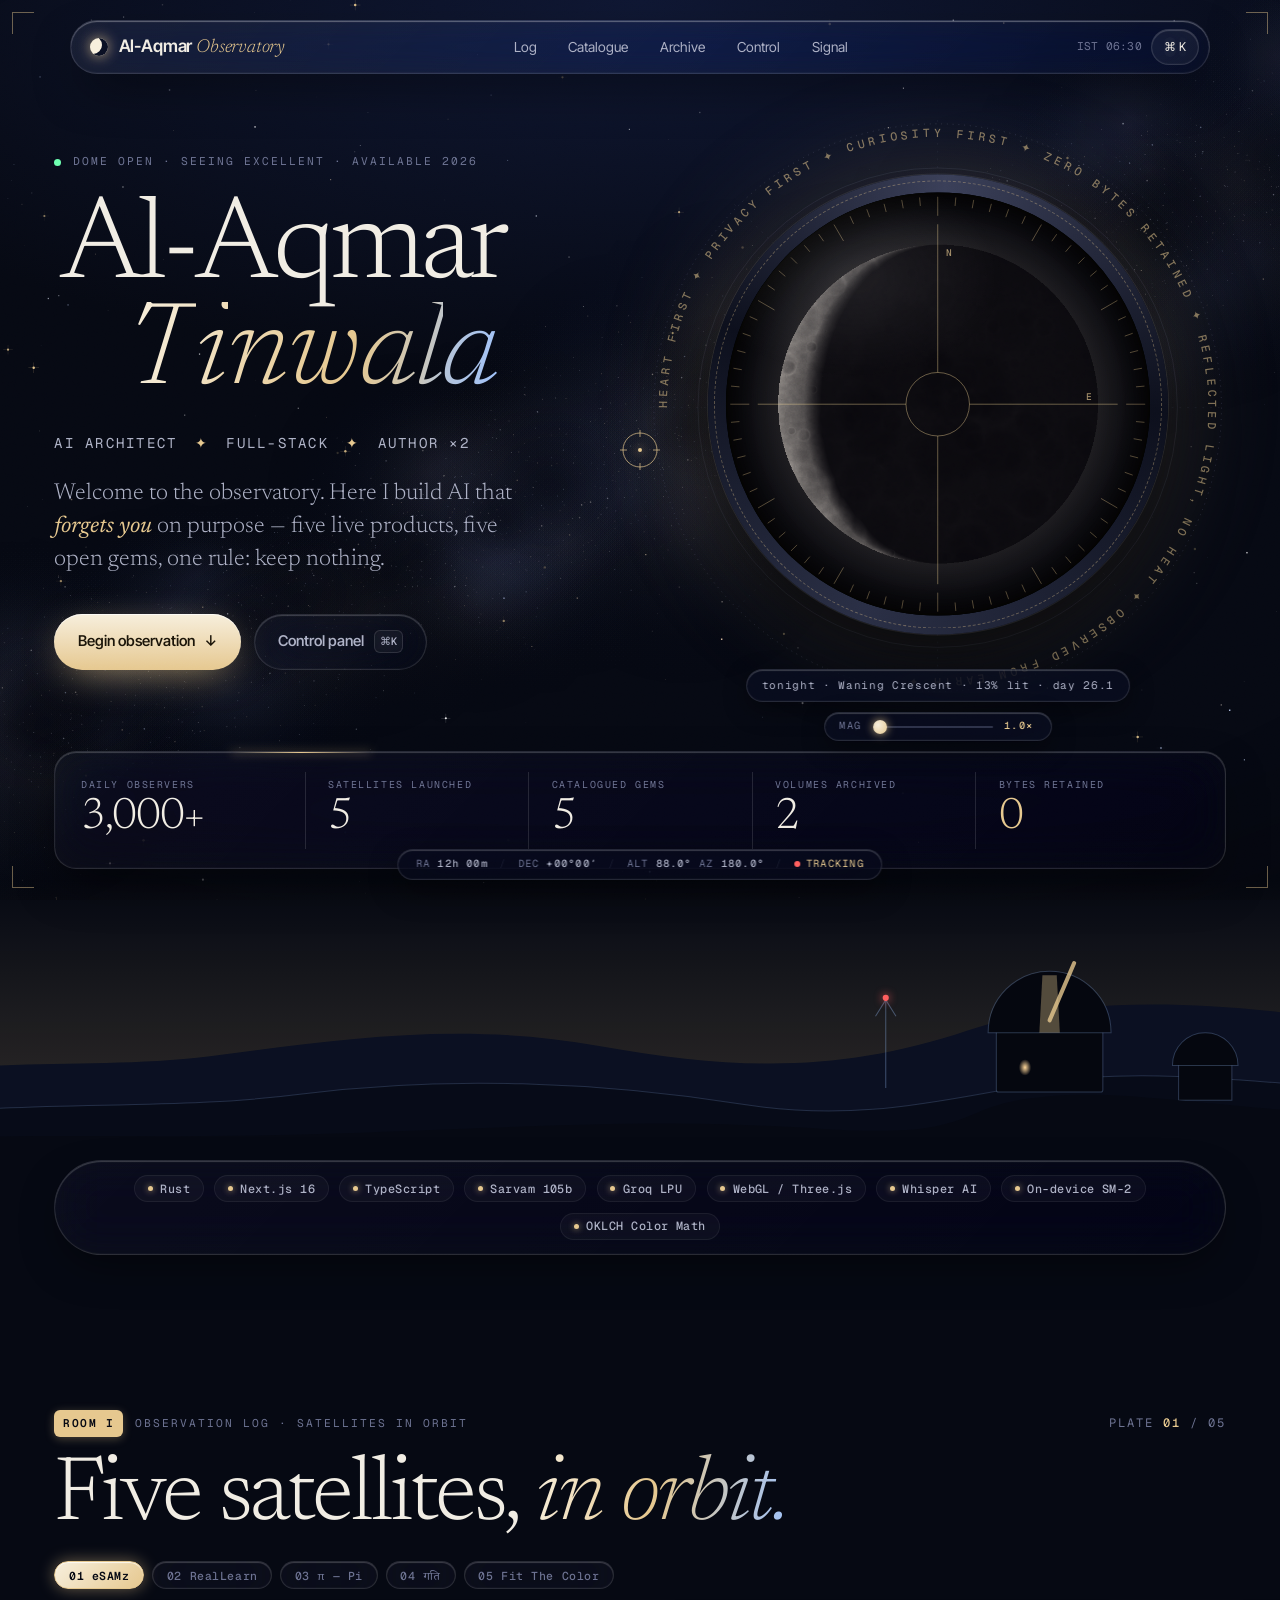
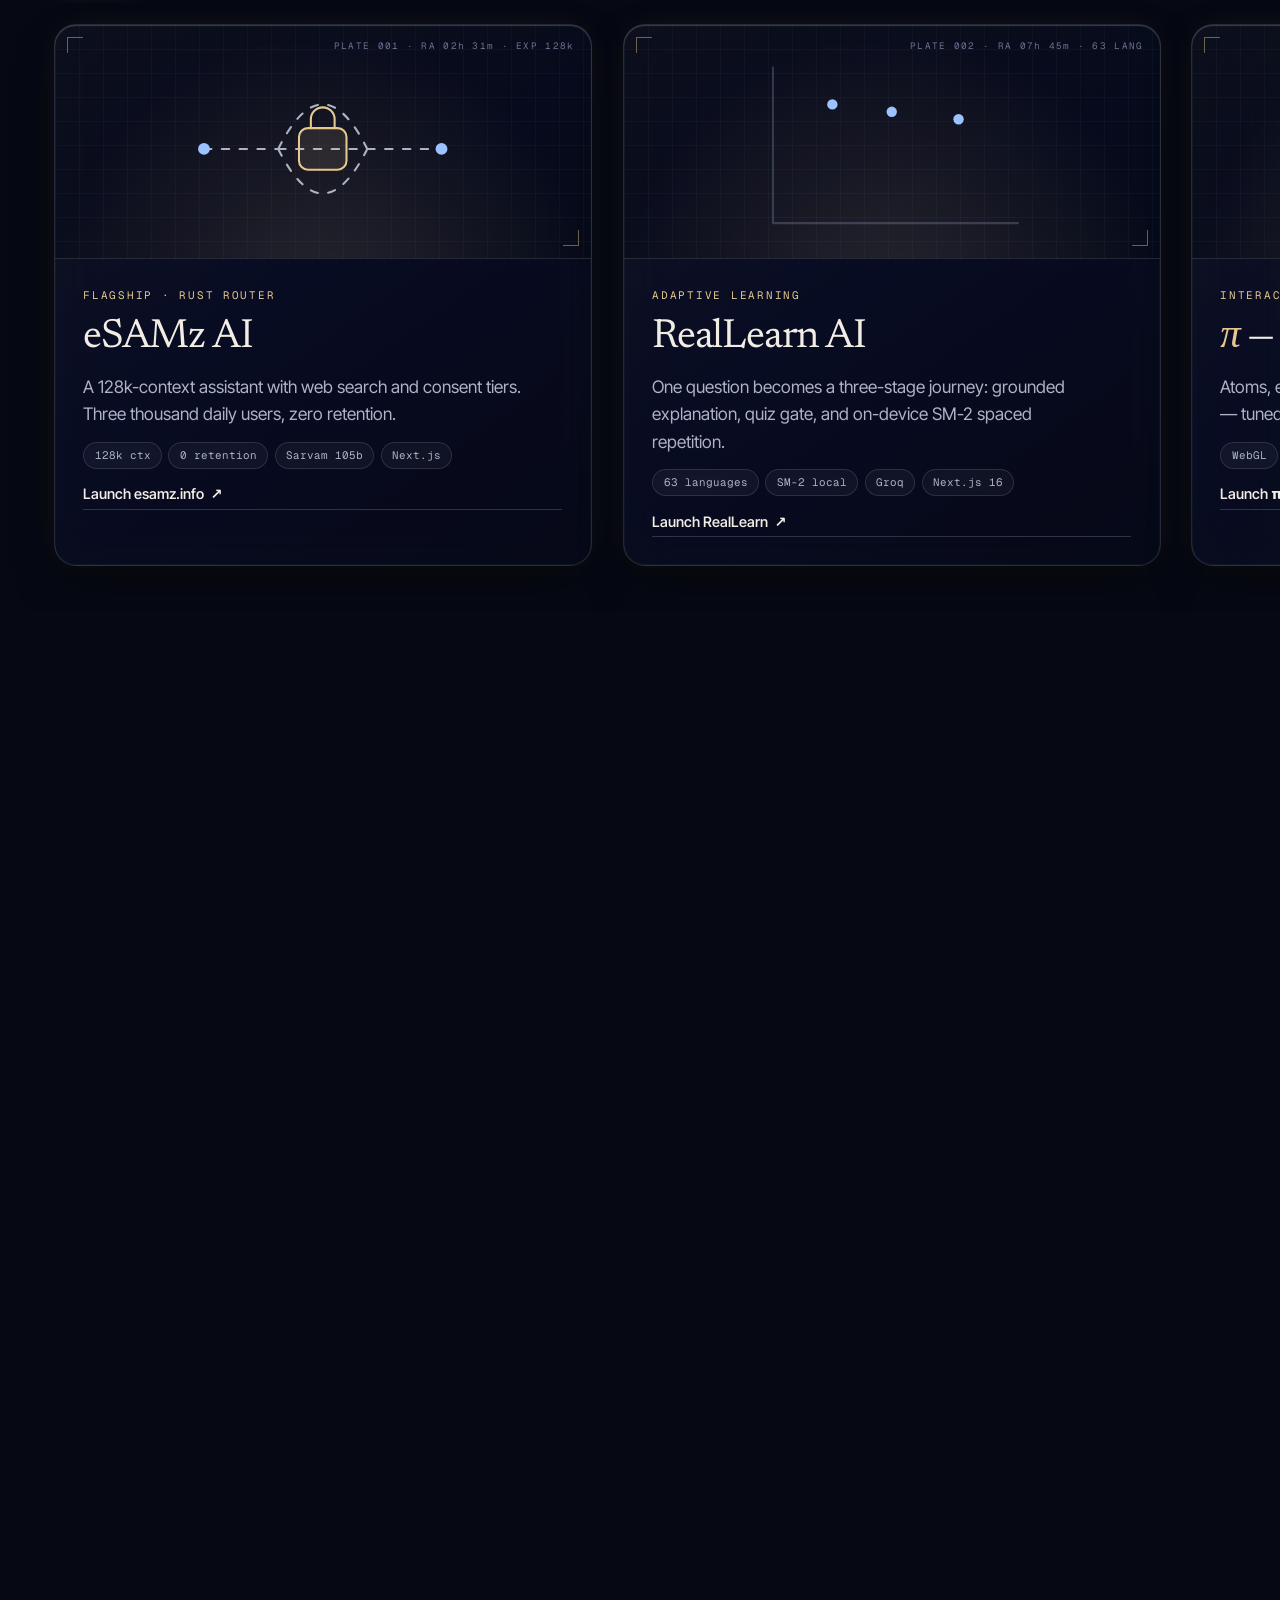
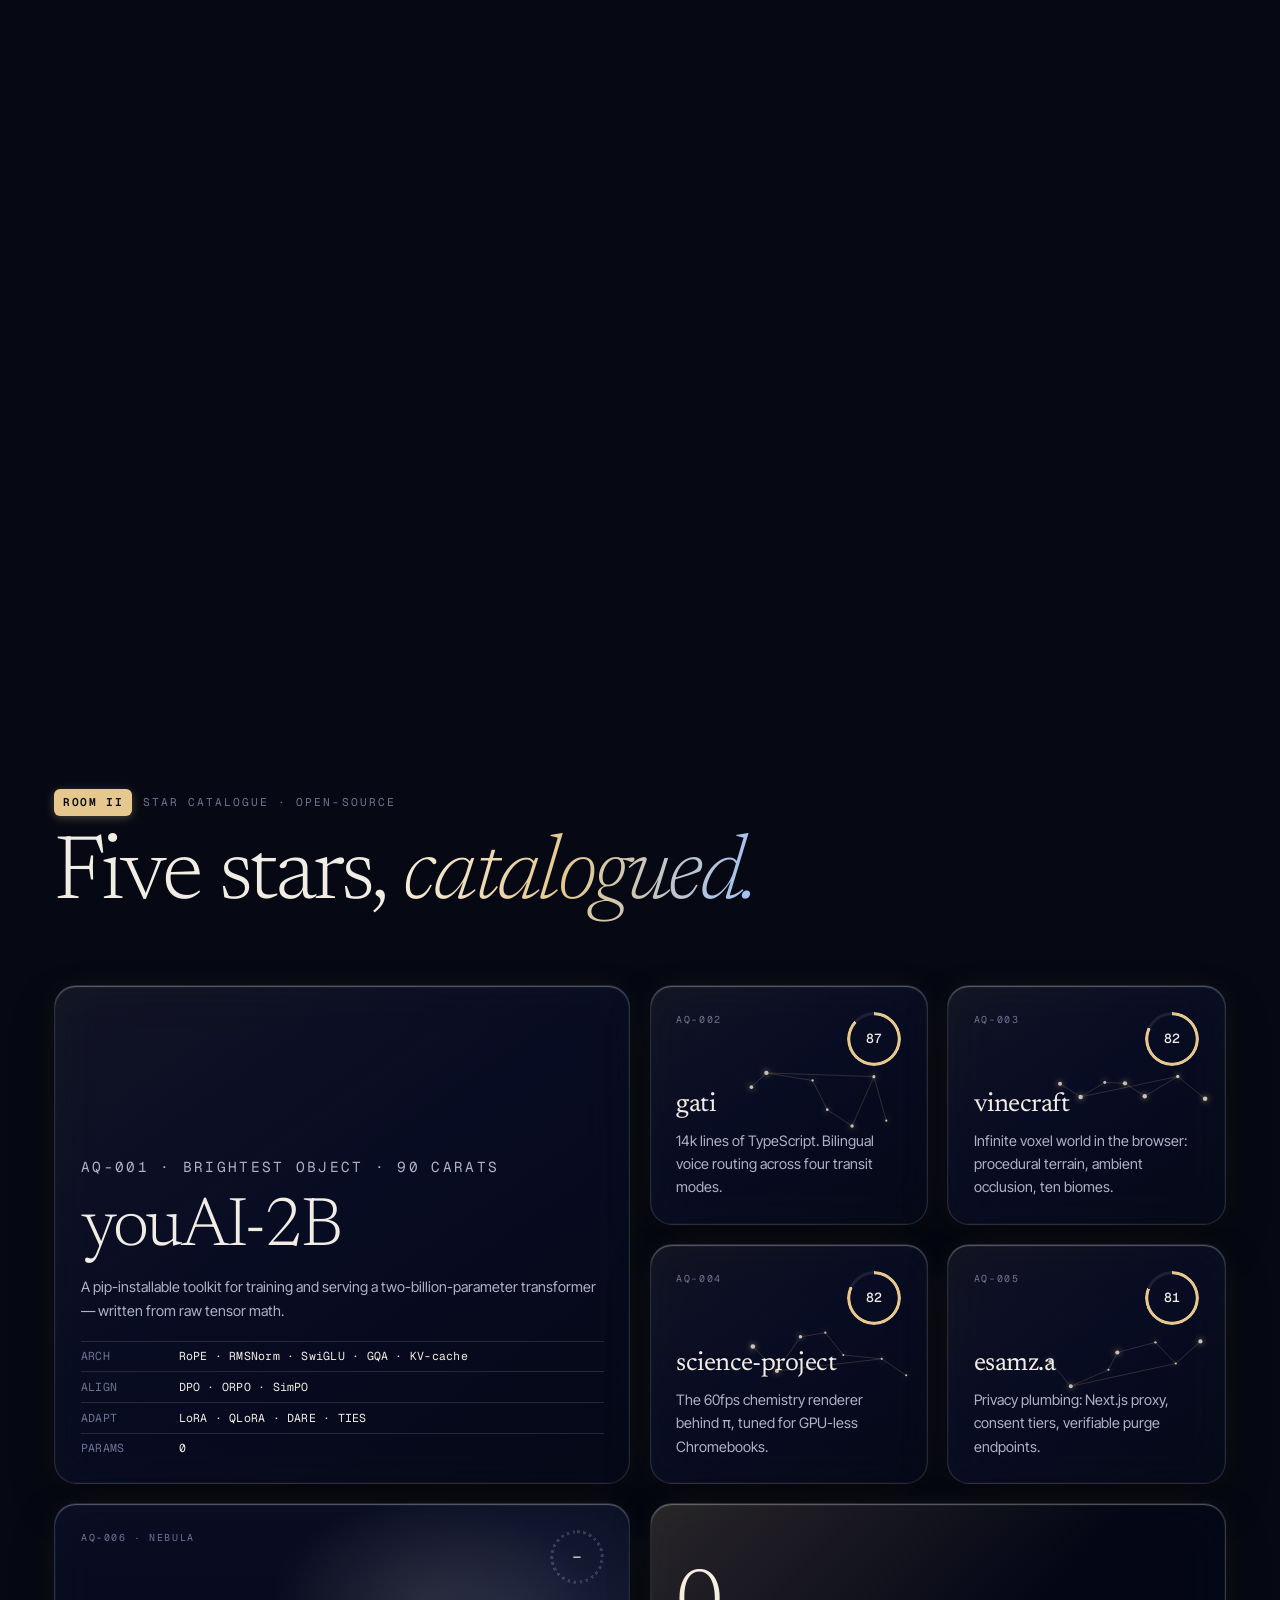
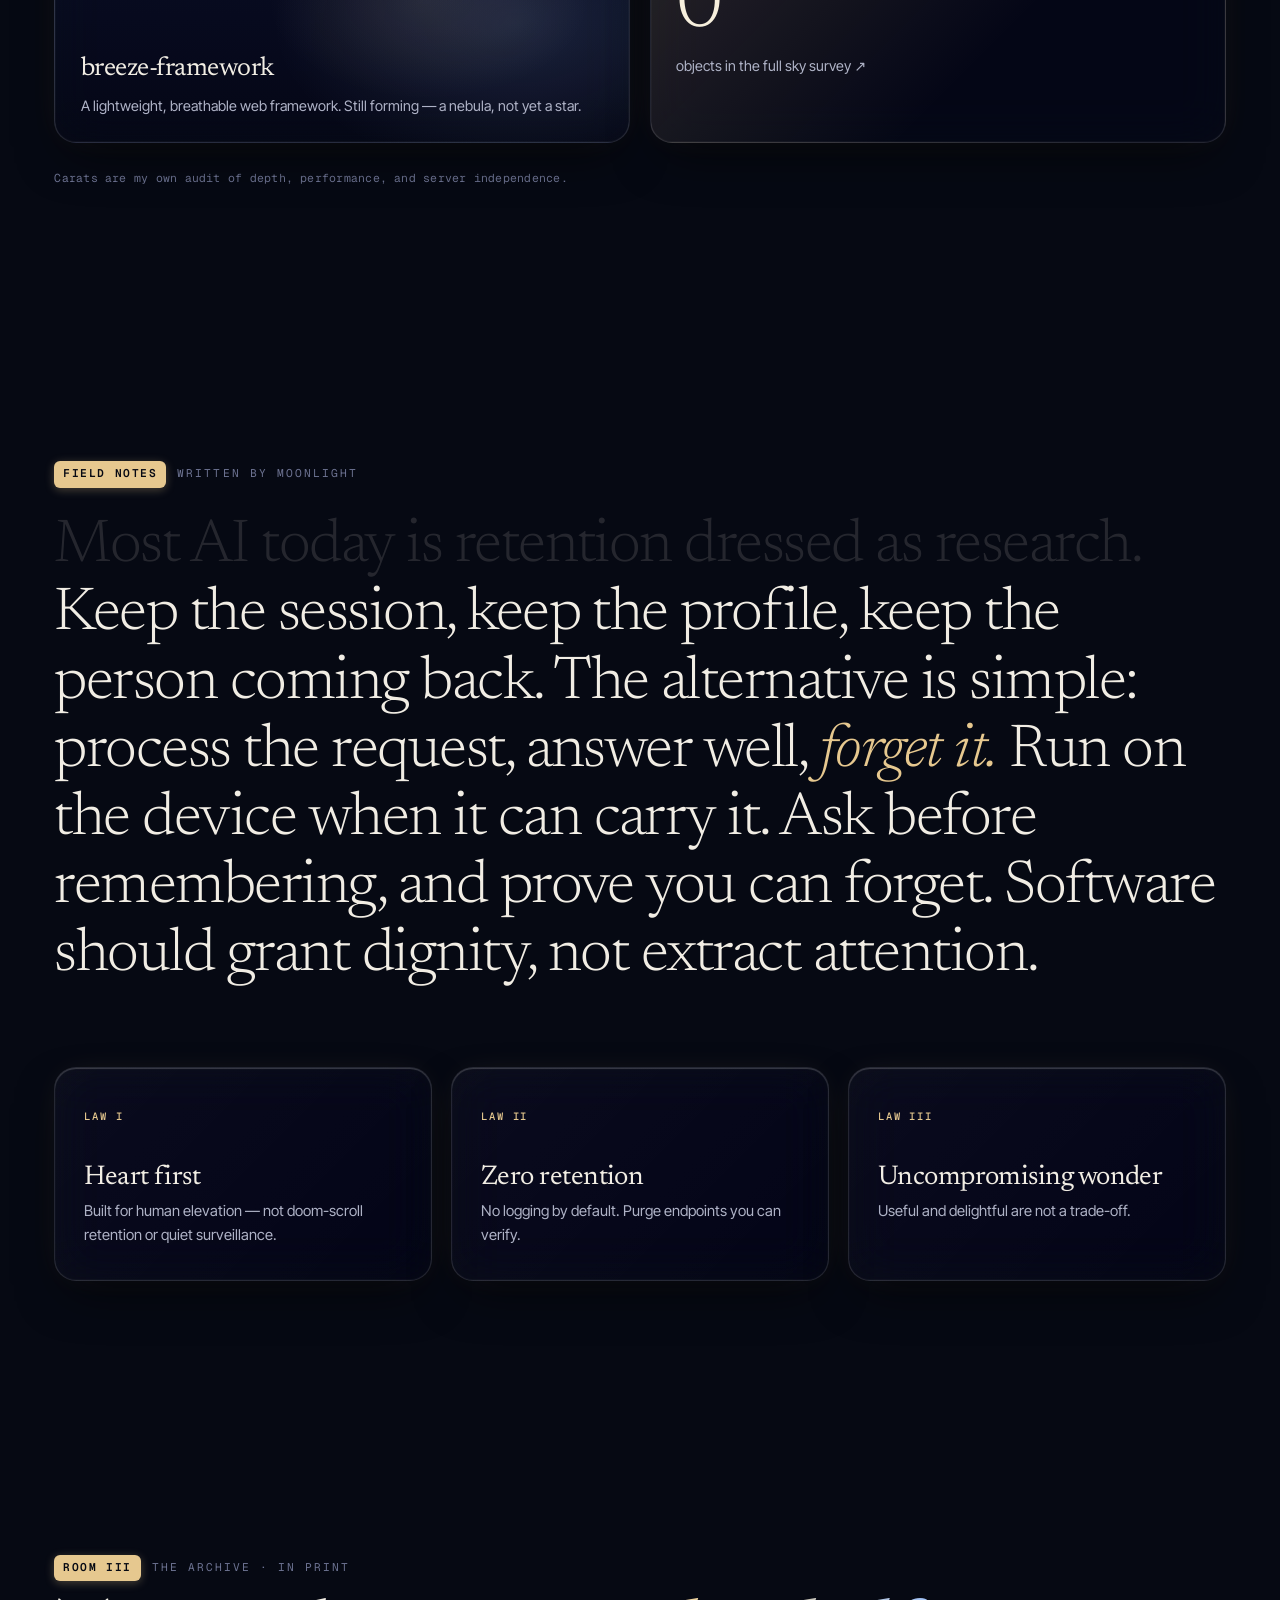
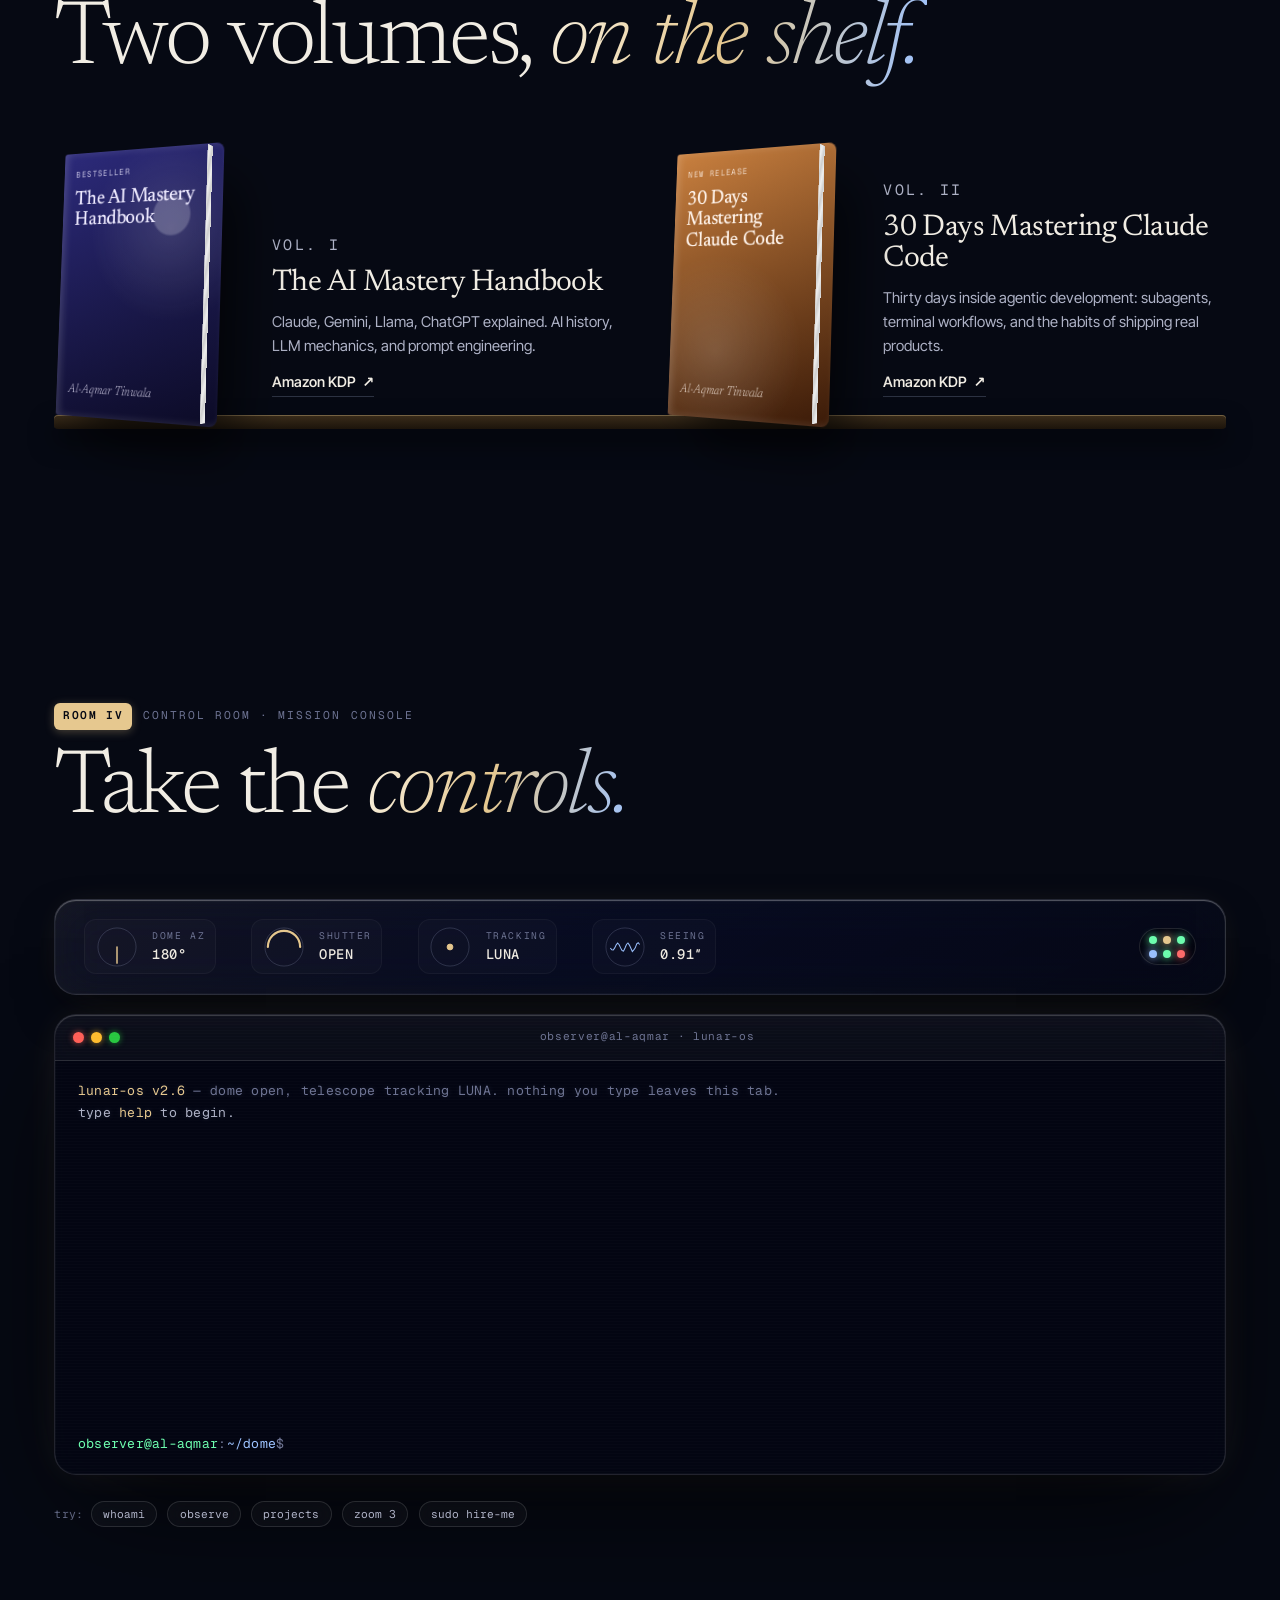
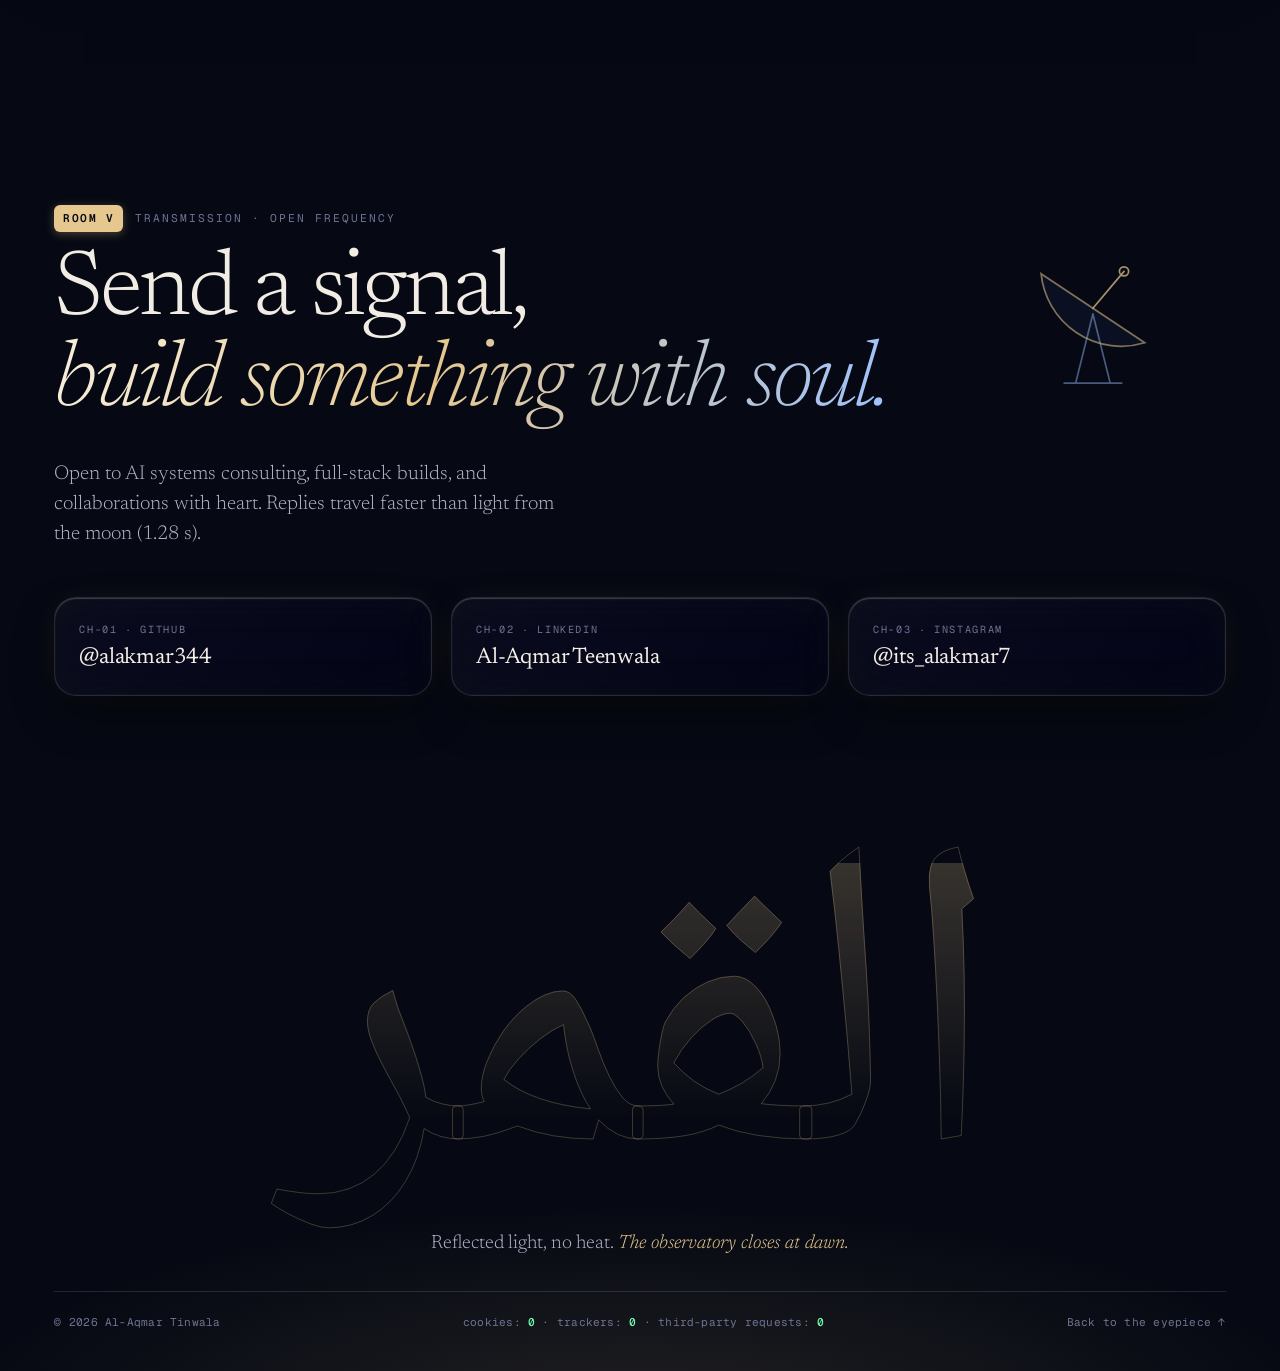
==== index.html @ 31c4e618 "feat: Liquid Glass UI overhaul, streamline visual clutter, and add plate navigation" ====
<!DOCTYPE html>
<html lang="en" data-accent="lunar">
<head>
<meta charset="UTF-8">
<meta name="viewport" content="width=device-width, initial-scale=1, viewport-fit=cover">
<title>Al-Aqmar Tinwala — The Lunar Observatory</title>

<meta name="description" content="Step inside Al-Aqmar Tinwala's lunar observatory — heart-first AI architect. Five live products, five open-source gems, two books, zero bytes retained.">
<meta name="author" content="Al-Aqmar Tinwala">
<meta name="theme-color" content="#060913">
<meta name="color-scheme" content="dark">

<meta name="referrer" content="no-referrer">
<meta name="generator" content="Hand-built, zero telemetry">
<meta http-equiv="X-Content-Type-Options" content="nosniff">
<meta http-equiv="Permissions-Policy" content="interest-cohort=(), browsing-topics()">

<meta property="og:type" content="profile">
<meta property="og:title" content="Al-Aqmar Tinwala — The Lunar Observatory">
<meta property="og:description" content="Heart-first AI, shipped in public. Reflected light, no heat.">

<link rel="icon" href="data:image/svg+xml,%3Csvg xmlns='http://www.w3.org/2000/svg' viewBox='0 0 32 32'%3E%3Crect width='32' height='32' rx='8' fill='%23060913'/%3E%3Ccircle cx='16' cy='16' r='9' fill='%23f5ecd9'/%3E%3Ccircle cx='20' cy='13' r='8' fill='%23060913'/%3E%3C/svg%3E">
<link rel="preload" href="assets/fonts/newsreader-var-normal.woff2" as="font" type="font/woff2" crossorigin>
<link rel="preload" href="assets/fonts/newsreader-var-italic.woff2" as="font" type="font/woff2" crossorigin>
<link rel="preload" href="assets/fonts/geist-mono-var.woff2" as="font" type="font/woff2" crossorigin>
<link rel="preload" href="assets/fonts/inter-tight-var.woff2" as="font" type="font/woff2" crossorigin>
<link rel="stylesheet" href="assets/styles.css">
<script>(function(){try{var a=localStorage.getItem('aaj-accent');if(a)document.documentElement.dataset.accent=a;}catch(_){}document.documentElement.classList.add('js');})();</script>
</head>
<body>
<a class="skip" href="#main">Skip to content</a>

<!-- ░░ Ambient layers ░░ -->
<canvas class="sky" id="sky" aria-hidden="true"></canvas>
<div class="vignette" aria-hidden="true"></div>
<div class="grain" aria-hidden="true"></div>

<!-- instrument HUD framing the viewport -->
<div class="hud" aria-hidden="true">
  <i class="hud__c hud__c--tl"></i><i class="hud__c hud__c--tr"></i><i class="hud__c hud__c--bl"></i><i class="hud__c hud__c--br"></i>
  <div class="hud__pill mono">
    <span>RA <b id="hud-ra">05h 34m</b></span>
    <span class="hud__sep">/</span>
    <span>DEC <b id="hud-dec">+22°00′</b></span>
    <span class="hud__sep">/</span>
    <span>ALT <b id="hud-alt">90.0°</b> AZ <b id="hud-az">180.0°</b></span>
    <span class="hud__sep">/</span>
    <span class="hud__rec"><i></i>TRACKING</span>
  </div>
</div>

<div class="cursor" id="cursor" aria-hidden="true">
  <span class="cursor__dot"></span>
  <span class="cursor__ring">
    <svg viewBox="0 0 40 40"><circle cx="20" cy="20" r="17"/><path d="M20 0v7M20 33v7M0 20h7M33 20h7"/></svg>
    <span class="cursor__label" id="cursor-label"></span>
  </span>
</div>

<!-- ░░ Nav ░░ -->
<header class="nav" id="nav">
  <a class="nav__brand" href="#top" data-magnetic aria-label="Al-Aqmar — back to the eyepiece">
    <span class="nav__moon" aria-hidden="true"></span>
    <span>Al-Aqmar <em>Observatory</em></span>
  </a>
  <nav class="nav__links" aria-label="Observatory rooms">
    <a href="#works" data-magnetic>Log</a>
    <a href="#gems" data-magnetic>Catalogue</a>
    <a href="#library" data-magnetic>Archive</a>
    <a href="#terminal" data-magnetic>Control</a>
    <a href="#contact" data-magnetic>Signal</a>
  </nav>
  <div class="nav__right">
    <span class="nav__clock mono" id="clock" title="Local time in India">IST --:--</span>
    <button class="nav__k" type="button" id="open-palette" data-magnetic aria-label="Open command palette">
      <kbd>⌘</kbd><kbd>K</kbd>
    </button>
  </div>
  <div class="nav__progress" id="progress" aria-hidden="true"></div>
</header>

<main id="main">

<!-- ░░ HERO — the eyepiece ░░ -->
<section class="hero" id="top" aria-labelledby="hero-h">
  <div class="scope" id="scope">
    <svg class="scope__chart" viewBox="0 0 600 600" aria-hidden="true">
      <g fill="none" stroke="currentColor">
        <circle cx="300" cy="300" r="296" stroke-dasharray="1 5"/>
        <circle cx="300" cy="300" r="250" opacity=".5"/>
        <path d="M300 0v600M0 300h600M88 88l424 424M512 88L88 512" opacity=".35" stroke-dasharray="2 6"/>
      </g>
    </svg>
    <svg class="scope__orbit" viewBox="0 0 600 600" aria-hidden="true">
      <defs><path id="orbit-path" d="M300,300 m-282,0 a282,282 0 1,1 564,0 a282,282 0 1,1 -564,0"/></defs>
      <text><textPath href="#orbit-path">HEART FIRST ✦ PRIVACY FIRST ✦ CURIOSITY FIRST ✦ ZERO BYTES RETAINED ✦ REFLECTED LIGHT, NO HEAT ✦ OBSERVED FROM EARTH ✦ </textPath></text>
    </svg>

    <div class="scope__barrel">
      <div class="scope__lens">
        <canvas class="scope__moon" id="moon" role="img" aria-label="Live rendering of tonight's moon phase through the telescope. Drag to scrub through the lunar cycle; use the magnification control to zoom."></canvas>
        <svg class="scope__reticle" viewBox="0 0 400 400" aria-hidden="true">
          <g class="ticks" id="reticle-ticks"></g>
          <path class="cross" d="M200 30V170M200 230V370M30 200H170M230 200H370"/>
          <circle class="cross" cx="200" cy="200" r="30"/>
          <text x="208" y="60">N</text><text x="340" y="196">E</text>
        </svg>
        <div class="scope__glass" aria-hidden="true"></div>
      </div>
    </div>

    <div class="scope__panel mono">
      <p class="scope__phase" id="phase-readout" aria-live="polite">— tonight —</p>
      <label class="scope__zoom">
        <span>MAG</span>
        <input type="range" id="zoom" min="1" max="3" step="0.01" value="1" aria-label="Telescope magnification">
        <b id="zoom-val">1.0×</b>
      </label>
    </div>
  </div>

  <div class="hero__copy">
    <p class="eyebrow mono"><span class="pulse" aria-hidden="true"></span> Dome open · seeing excellent · available 2026</p>
    <h1 id="hero-h" class="hero__title">
      <span class="line"><span class="split">Al-Aqmar</span></span>
      <span class="line line--italic"><span class="split">Tinwala</span></span>
    </h1>
    <p class="hero__role mono"><span data-scramble="AI Architect">AI Architect</span> <span class="sep">✦</span> <span data-scramble="Full-Stack">Full-Stack</span> <span class="sep">✦</span> <span data-scramble="Author ×2">Author ×2</span></p>
    <p class="hero__lede">Welcome to the observatory. Here I build AI that <em>forgets you</em> on purpose — five live products, five open gems, one rule: keep nothing.</p>
    <div class="hero__cta">
      <a class="btn btn--solid" href="#works" data-magnetic data-cursor="Observe">Begin observation <span aria-hidden="true">↓</span></a>
      <button class="btn btn--ghost" type="button" data-magnetic data-open-palette>Control panel <kbd>⌘K</kbd></button>
    </div>
  </div>

  <dl class="hero__stats">
    <div><dt>Daily observers</dt><dd><span data-count="3000">0</span>+</dd></div>
    <div><dt>Satellites launched</dt><dd><span data-count="5">0</span></dd></div>
    <div><dt>Catalogued gems</dt><dd><span data-count="5">0</span></dd></div>
    <div><dt>Volumes archived</dt><dd><span data-count="2">0</span></dd></div>
    <div><dt>Bytes retained</dt><dd class="accent"><span data-count="0">0</span></dd></div>
  </dl>
</section>

<!-- ░░ Horizon: the observatory on the hill ░░ -->
<div class="horizon" aria-hidden="true">
  <svg viewBox="0 0 1600 300" preserveAspectRatio="xMidYMax slice">
    <defs>
      <linearGradient id="hz-glow" x1="0" y1="0" x2="0" y2="1">
        <stop offset="0" stop-color="currentColor" stop-opacity="0"/>
        <stop offset="1" stop-color="currentColor" stop-opacity=".22"/>
      </linearGradient>
      <radialGradient id="win" cx=".5" cy=".5" r=".5"><stop offset="0" stop-color="#ffd79a"/><stop offset="1" stop-color="#ffd79a" stop-opacity="0"/></radialGradient>
    </defs>
    <rect class="hz-sky" width="1600" height="300" fill="url(#hz-glow)"/>
    <path class="hz-far" d="M0 210 C150 170 260 190 380 175 S620 140 760 165 S1000 190 1120 150 S1400 120 1600 160 V300 H0Z"/>
    <path class="hz-mid" d="M0 240 C200 215 330 230 470 212 S760 200 900 222 S1130 205 1240 196 S1480 214 1600 205 V300 H0Z"/>
    <g class="hz-obs">
      <rect x="1148" y="150" width="104" height="60" rx="2"/>
      <path d="M1140 152 A60 60 0 0 1 1260 152 Z"/>
      <path class="hz-slit" d="M1193 96 L1207 96 L1210 152 L1190 152 Z"/>
      <path class="hz-scope" d="M1200 140 L1224 84" />
      <rect x="1170" y="178" width="12" height="16" fill="url(#win)" class="hz-win"/>
      <rect x="1326" y="182" width="52" height="36"/>
      <path d="M1320 184 A32 32 0 0 1 1384 184 Z"/>
      <path d="M1040 206 L1040 120 M1040 120 L1030 136 M1040 120 L1050 136" class="hz-mast"/>
      <circle cx="1040" cy="118" r="3" class="hz-beacon"/>
    </g>
    <path class="hz-near" d="M0 262 C180 246 300 258 520 250 S820 236 980 246 S1100 222 1200 214 S1400 236 1600 232 V300 H0Z"/>
  </svg>
</div>

<!-- ░░ TECH STRIP — Liquid glass instruments ░░ -->
<div class="tech-strip" aria-label="Core stack instruments">
  <div class="tech-strip__inner">
    <span class="tech-strip__pill"><i class="tech-strip__dot"></i>Rust</span>
    <span class="tech-strip__pill"><i class="tech-strip__dot"></i>Next.js 16</span>
    <span class="tech-strip__pill"><i class="tech-strip__dot"></i>TypeScript</span>
    <span class="tech-strip__pill"><i class="tech-strip__dot"></i>Sarvam 105b</span>
    <span class="tech-strip__pill"><i class="tech-strip__dot"></i>Groq LPU</span>
    <span class="tech-strip__pill"><i class="tech-strip__dot"></i>WebGL / Three.js</span>
    <span class="tech-strip__pill"><i class="tech-strip__dot"></i>Whisper AI</span>
    <span class="tech-strip__pill"><i class="tech-strip__dot"></i>On-device SM-2</span>
    <span class="tech-strip__pill"><i class="tech-strip__dot"></i>OKLCH Color Math</span>
  </div>
</div>

<!-- ░░ WORKS — Observation log ░░ -->
<section class="works" id="works" aria-labelledby="works-h">
  <div class="works__sticky">
    <header class="section-head">
      <div class="section-head__top">
        <p class="eyebrow mono"><span class="room">Room I</span> Observation log · satellites in orbit</p>
        <p class="works__counter mono">PLATE <span id="works-idx">01</span> / 05</p>
      </div>
      <h2 id="works-h" class="reveal-words">Five satellites, <em>in orbit.</em></h2>
      <nav class="plates-nav mono" aria-label="Satellite plate navigator">
        <button type="button" class="plate-pill is-active" data-plate="0">01 eSAMz</button>
        <button type="button" class="plate-pill" data-plate="1">02 RealLearn</button>
        <button type="button" class="plate-pill" data-plate="2">03 π — Pi</button>
        <button type="button" class="plate-pill" data-plate="3">04 गति</button>
        <button type="button" class="plate-pill" data-plate="4">05 Fit The Color</button>
      </nav>
    </header>

    <div class="works__track" id="works-track">

      <article class="card" data-tilt>
        <div class="card__art art-esamz" aria-hidden="true">
          <span class="plate mono">PLATE 001 · RA 02h 31m · EXP 128k</span>
          <svg viewBox="0 0 200 140"><g class="route"><path d="M20 70H70M130 70H180M70 70C90 30 110 30 130 70M70 70C90 110 110 110 130 70M70 70H130"/></g><rect x="84" y="56" width="32" height="28" rx="6"/><path class="lock" d="M92 56v-6a8 8 0 0 1 16 0v6"/><circle cx="20" cy="70" r="4"/><circle cx="180" cy="70" r="4"/></svg>
        </div>
        <div class="card__body">
          <p class="card__tag mono">Flagship · Rust router</p>
          <h3>eSAMz AI</h3>
          <p>A 128k-context assistant with web search and consent tiers. Three thousand daily users, zero retention.</p>
          <ul class="chips"><li>128k ctx</li><li>0 retention</li><li>Sarvam 105b</li><li>Next.js</li></ul>
          <a class="card__link" href="https://esamz.info" target="_blank" rel="noopener noreferrer" data-cursor="Launch">Launch esamz.info <span aria-hidden="true">↗</span><span class="vh"> (opens in a new tab)</span></a>
        </div>
      </article>

      <article class="card" data-tilt>
        <div class="card__art art-learn" aria-hidden="true">
          <span class="plate mono">PLATE 002 · RA 07h 45m · 63 LANG</span>
          <svg viewBox="0 0 200 140"><path class="axis" d="M20 120H185M20 120V15"/><path class="curve" d="M20 25C40 90 50 100 60 100L60 40C75 85 90 92 100 92L100 45C120 78 135 82 145 82L145 50C160 70 175 72 185 72"/><circle cx="60" cy="40" r="3.5"/><circle cx="100" cy="45" r="3.5"/><circle cx="145" cy="50" r="3.5"/></svg>
        </div>
        <div class="card__body">
          <p class="card__tag mono">Adaptive learning</p>
          <h3>RealLearn AI</h3>
          <p>One question becomes a three-stage journey: grounded explanation, quiz gate, and on-device SM-2 spaced repetition.</p>
          <ul class="chips"><li>63 languages</li><li>SM-2 local</li><li>Groq</li><li>Next.js 16</li></ul>
          <a class="card__link" href="https://reallearn-info.vercel.app" target="_blank" rel="noopener noreferrer" data-cursor="Launch">Launch RealLearn <span aria-hidden="true">↗</span><span class="vh"> (opens in a new tab)</span></a>
        </div>
      </article>

      <article class="card" data-tilt>
        <div class="card__art art-pi" aria-hidden="true">
          <span class="plate mono">PLATE 003 · RA 11h 02m · 60 FPS</span>
          <svg viewBox="0 0 200 140"><g transform="translate(100 70)"><ellipse class="orb o1" rx="70" ry="22"/><ellipse class="orb o2" rx="70" ry="22" transform="rotate(60)"/><ellipse class="orb o3" rx="70" ry="22" transform="rotate(120)"/><circle class="nucleus" r="9"/><g transform="rotate(0)"><circle class="el" r="3.5"><animateMotion dur="3s" repeatCount="indefinite" path="M70 0 A70 22 0 1 1 -70 0 A70 22 0 1 1 70 0"/></circle></g><g transform="rotate(60)"><circle class="el" r="3.5"><animateMotion dur="4.2s" repeatCount="indefinite" path="M70 0 A70 22 0 1 1 -70 0 A70 22 0 1 1 70 0"/></circle></g><g transform="rotate(120)"><circle class="el" r="3.5"><animateMotion dur="5.4s" repeatCount="indefinite" path="M70 0 A70 22 0 1 1 -70 0 A70 22 0 1 1 70 0"/></circle></g></g></svg>
        </div>
        <div class="card__body">
          <p class="card__tag mono">Interactive science</p>
          <h3><span class="glyph">π</span> — Pi</h3>
          <p>Atoms, electron clouds, and molecular geometry at 60fps — tuned for school Chromebooks.</p>
          <ul class="chips"><li>WebGL</li><li>60fps</li><li>Three.js</li><li>GLSL</li></ul>
          <a class="card__link" href="https://science-project-pi.vercel.app" target="_blank" rel="noopener noreferrer" data-cursor="Launch">Launch π <span aria-hidden="true">↗</span><span class="vh"> (opens in a new tab)</span></a>
        </div>
      </article>

      <article class="card" data-tilt>
        <div class="card__art art-gati" aria-hidden="true">
          <span class="plate mono">PLATE 004 · RA 16h 20m · LIVE ETA</span>
          <svg viewBox="0 0 200 140"><path class="grid" d="M0 35H200M0 70H200M0 105H200M50 0V140M100 0V140M150 0V140"/><path class="path" d="M18 118L50 105L60 70L100 62L118 35L150 30L182 18"/><circle class="stop" cx="18" cy="118" r="5"/><circle class="stop" cx="100" cy="62" r="4"/><circle class="stop end" cx="182" cy="18" r="6"/><text x="110" y="120" class="devanagari">गति</text></svg>
        </div>
        <div class="card__body">
          <p class="card__tag mono">Mobility, reimagined</p>
          <h3><span class="glyph">गति</span> — Gati</h3>
          <p>Autos, metro, buses, and bikes in one hyperlocal journey planner with live ETAs and bilingual voice intent.</p>
          <ul class="chips"><li>Voice AI</li><li>Live ETA</li><li>EN / हिन्दी</li><li>Whisper</li></ul>
          <a class="card__link" href="https://gati-rho.vercel.app" target="_blank" rel="noopener noreferrer" data-cursor="Launch">Launch Gati <span aria-hidden="true">↗</span><span class="vh"> (opens in a new tab)</span></a>
        </div>
      </article>

      <article class="card" data-tilt>
        <div class="card__art art-color" aria-hidden="true">
          <span class="plate mono">PLATE 005 · RA 21h 58m · AAA</span>
          <div class="swatches"><span></span><span></span><span></span><span></span><span></span><span></span><span></span></div>
          <p class="mono contrast">Δ OKLCH 0.214 · 7.3:1 AAA</p>
        </div>
        <div class="card__body">
          <p class="card__tag mono">Design QA</p>
          <h3>Fit The Color</h3>
          <p>OKLCH distance, WCAG AAA checks, and harmonic palettes for designers who care about math.</p>
          <ul class="chips"><li>OKLCH</li><li>WCAG AAA</li><li>Next.js 15</li></ul>
          <a class="card__link" href="https://fit-the-color-info.vercel.app" target="_blank" rel="noopener noreferrer" data-cursor="Launch">Launch Fit The Color <span aria-hidden="true">↗</span><span class="vh"> (opens in a new tab)</span></a>
        </div>
      </article>

    </div>
  </div>
</section>

<!-- ░░ GEMS — Star catalogue ░░ -->
<section class="section gems" id="gems" aria-labelledby="gems-h">
  <header class="section-head">
    <p class="eyebrow mono"><span class="room">Room II</span> Star catalogue · open-source</p>
    <h2 id="gems-h" class="reveal-words">Five stars, <em>catalogued.</em></h2>
  </header>

  <div class="bento">
    <a class="tile tile--crown" href="https://github.com/alakmar344/youAI-2B-From-Scratch-Transformer-Implementation" target="_blank" rel="noopener noreferrer" data-spot data-cursor="Source">
      <canvas class="attn" id="attn" aria-hidden="true"></canvas>
      <div class="tile__content">
        <p class="card__tag mono">AQ-001 · brightest object · 90 carats</p>
        <h3>youAI-2B</h3>
        <p>A pip-installable toolkit for training and serving a two-billion-parameter transformer — written from raw tensor math.</p>
        <dl class="specs mono">
          <div><dt>arch</dt><dd>RoPE · RMSNorm · SwiGLU · GQA · KV-cache</dd></div>
          <div><dt>align</dt><dd>DPO · ORPO · SimPO</dd></div>
          <div><dt>adapt</dt><dd>LoRA · QLoRA · DARE · TIES</dd></div>
          <div><dt>params</dt><dd><span data-count="2000000000">0</span></dd></div>
        </dl>
      </div>
      <span class="vh"> (opens in a new tab)</span>
    </a>

    <a class="tile" href="https://github.com/alakmar344/gati" target="_blank" rel="noopener noreferrer" data-spot data-cursor="Source">
      <div class="tile__top"><span class="cat mono">AQ-002</span><div class="gauge" style="--v:87"><span>87</span></div></div>
      <svg class="constellation" data-seed="gati" aria-hidden="true"></svg>
      <h3>gati</h3>
      <p>14k lines of TypeScript. Bilingual voice routing across four transit modes.</p>
      <span class="vh"> (opens in a new tab)</span>
    </a>

    <a class="tile" href="https://github.com/alakmar344/vinecraft" target="_blank" rel="noopener noreferrer" data-spot data-cursor="Source">
      <div class="tile__top"><span class="cat mono">AQ-003</span><div class="gauge" style="--v:82"><span>82</span></div></div>
      <svg class="constellation" data-seed="vinecraft" aria-hidden="true"></svg>
      <h3>vinecraft</h3>
      <p>Infinite voxel world in the browser: procedural terrain, ambient occlusion, ten biomes.</p>
      <span class="vh"> (opens in a new tab)</span>
    </a>

    <a class="tile" href="https://github.com/alakmar344/science-project" target="_blank" rel="noopener noreferrer" data-spot data-cursor="Source">
      <div class="tile__top"><span class="cat mono">AQ-004</span><div class="gauge" style="--v:82"><span>82</span></div></div>
      <svg class="constellation" data-seed="science" aria-hidden="true"></svg>
      <h3>science-project</h3>
      <p>The 60fps chemistry renderer behind π, tuned for GPU-less Chromebooks.</p>
      <span class="vh"> (opens in a new tab)</span>
    </a>

    <a class="tile" href="https://github.com/alakmar344/esamz.a" target="_blank" rel="noopener noreferrer" data-spot data-cursor="Source">
      <div class="tile__top"><span class="cat mono">AQ-005</span><div class="gauge" style="--v:81"><span>81</span></div></div>
      <svg class="constellation" data-seed="esamz" aria-hidden="true"></svg>
      <h3>esamz.a</h3>
      <p>Privacy plumbing: Next.js proxy, consent tiers, verifiable purge endpoints.</p>
      <span class="vh"> (opens in a new tab)</span>
    </a>

    <a class="tile tile--uncut" href="https://github.com/alakmar344/breeze-framework" target="_blank" rel="noopener noreferrer" data-spot data-cursor="Source">
      <div class="tile__top"><span class="cat mono">AQ-006 · nebula</span><div class="gauge gauge--uncut" style="--v:35"><span>—</span></div></div>
      <h3>breeze-framework</h3>
      <p>A lightweight, breathable web framework. Still forming — a nebula, not yet a star.</p>
      <span class="vh"> (opens in a new tab)</span>
    </a>

    <a class="tile tile--all" href="https://github.com/alakmar344" target="_blank" rel="noopener noreferrer" data-spot data-cursor="GitHub">
      <span class="tile__big"><span data-count="43">0</span></span>
      <p>objects in the full sky survey <span aria-hidden="true">↗</span></p>
      <span class="vh"> (opens in a new tab)</span>
    </a>
  </div>
  <p class="note mono">Carats are my own audit of depth, performance, and server independence.</p>
</section>

<!-- ░░ MANIFESTO — Field notes ░░ -->
<section class="section manifesto" aria-labelledby="manifesto-h">
  <p class="eyebrow mono"><span class="room">Field notes</span> written by moonlight</p>
  <h2 id="manifesto-h" class="vh">Manifesto</h2>
  <p class="manifesto__text" id="manifesto">Most AI today is retention dressed as research. Keep the session, keep the profile, keep the person coming back. The alternative is simple: process the request, answer well, <em>forget it.</em> Run on the device when it can carry it. Ask before remembering, and prove you can forget. Software should grant dignity, not extract attention.</p>
  <div class="principles">
    <div class="principle" data-spot><span class="principle__n mono">Law I</span><h3>Heart first</h3><p>Built for human elevation — not doom-scroll retention or quiet surveillance.</p></div>
    <div class="principle" data-spot><span class="principle__n mono">Law II</span><h3>Zero retention</h3><p>No logging by default. Purge endpoints you can verify.</p></div>
    <div class="principle" data-spot><span class="principle__n mono">Law III</span><h3>Uncompromising wonder</h3><p>Useful and delightful are not a trade-off.</p></div>
  </div>
</section>

<!-- ░░ LIBRARY — The archive ░░ -->
<section class="section library" id="library" aria-labelledby="library-h">
  <header class="section-head">
    <p class="eyebrow mono"><span class="room">Room III</span> The archive · in print</p>
    <h2 id="library-h" class="reveal-words">Two volumes, <em>on the shelf.</em></h2>
  </header>
  <div class="shelf">
    <a class="book" href="https://www.amazon.com/dp/B0GX2N6WTT" target="_blank" rel="noopener noreferrer" data-cursor="Read">
      <div class="book__3d" aria-hidden="true">
        <div class="book__cover book__cover--a"><span class="mono">Bestseller</span><strong>The AI Mastery Handbook</strong><em>Al-Aqmar Tinwala</em></div>
        <div class="book__spine"></div><div class="book__pages"></div>
      </div>
      <div class="book__meta">
        <p class="card__tag mono">Vol. I</p>
        <h3>The AI Mastery Handbook</h3>
        <p>Claude, Gemini, Llama, ChatGPT explained. AI history, LLM mechanics, and prompt engineering.</p>
        <span class="card__link">Amazon KDP <span aria-hidden="true">↗</span><span class="vh"> (opens in a new tab)</span></span>
      </div>
    </a>
    <a class="book" href="https://www.amazon.com/dp/B0GY1F3573" target="_blank" rel="noopener noreferrer" data-cursor="Read">
      <div class="book__3d" aria-hidden="true">
        <div class="book__cover book__cover--b"><span class="mono">New release</span><strong>30 Days Mastering Claude Code</strong><em>Al-Aqmar Tinwala</em></div>
        <div class="book__spine"></div><div class="book__pages"></div>
      </div>
      <div class="book__meta">
        <p class="card__tag mono">Vol. II</p>
        <h3>30 Days Mastering Claude Code</h3>
        <p>Thirty days inside agentic development: subagents, terminal workflows, and the habits of shipping real products.</p>
        <span class="card__link">Amazon KDP <span aria-hidden="true">↗</span><span class="vh"> (opens in a new tab)</span></span>
      </div>
    </a>
  </div>
  <div class="shelf__plank" aria-hidden="true"></div>
</section>

<!-- ░░ TERMINAL — Control room ░░ -->
<section class="section term-section" id="terminal" aria-labelledby="terminal-h">
  <header class="section-head">
    <p class="eyebrow mono"><span class="room">Room IV</span> Control room · mission console</p>
    <h2 id="terminal-h" class="reveal-words">Take the <em>controls.</em></h2>
  </header>

  <div class="console" aria-hidden="true">
    <div class="dial"><svg viewBox="0 0 60 60"><circle cx="30" cy="30" r="26"/><path class="dial__hand" id="dial-az" d="M30 30V8"/></svg><span class="mono">DOME AZ<b id="c-az">180°</b></span></div>
    <div class="dial"><svg viewBox="0 0 60 60"><circle cx="30" cy="30" r="26"/><path class="dial__arc" d="M8 30a22 22 0 0 1 44 0"/></svg><span class="mono">SHUTTER<b>OPEN</b></span></div>
    <div class="dial"><svg viewBox="0 0 60 60"><circle cx="30" cy="30" r="26"/><circle class="dial__blip" cx="30" cy="30" r="4"/><circle class="dial__ping" cx="30" cy="30" r="4"/></svg><span class="mono">TRACKING<b>LUNA</b></span></div>
    <div class="dial"><svg viewBox="0 0 60 60"><circle cx="30" cy="30" r="26"/><polyline class="dial__wave" id="seeing-wave" points=""/></svg><span class="mono">SEEING<b id="c-seeing">0.8″</b></span></div>
    <div class="leds"><i></i><i></i><i></i><i></i><i></i><i></i></div>
  </div>

  <div class="term" id="term">
    <div class="term__bar"><i></i><i></i><i></i><span class="mono">observer@al-aqmar · lunar-os</span></div>
    <div class="term__out mono" id="term-out" role="log" aria-live="polite"></div>
    <form class="term__in mono" id="term-form" autocomplete="off">
      <label for="term-input"><span class="term__ps">observer@al-aqmar</span>:<span class="term__cwd">~/dome</span>$</label>
      <input id="term-input" type="text" spellcheck="false" autocapitalize="off" aria-label="Terminal command. Type help for a list.">
    </form>
  </div>
  <p class="note mono">try: <button type="button" class="chip-btn" data-cmd="whoami">whoami</button> <button type="button" class="chip-btn" data-cmd="observe">observe</button> <button type="button" class="chip-btn" data-cmd="projects">projects</button> <button type="button" class="chip-btn" data-cmd="zoom 3">zoom 3</button> <button type="button" class="chip-btn" data-cmd="sudo hire-me">sudo hire-me</button></p>
</section>

<!-- ░░ CONTACT — Transmission ░░ -->
<section class="section contact" id="contact" aria-labelledby="contact-h">
  <div class="dish" aria-hidden="true">
    <svg viewBox="0 0 200 200">
      <g class="dish__waves"><path d="M120 60a40 40 0 0 1 20 20"/><path d="M126 44a60 60 0 0 1 30 30"/><path d="M132 28a80 80 0 0 1 40 40"/></g>
      <path class="dish__bowl" d="M40 90 A70 70 0 0 0 130 150 Z"/>
      <path class="dish__arm" d="M85 120 L112 88 M112 88 m-4 0 a4 4 0 1 0 8 0 a4 4 0 1 0 -8 0"/>
      <path class="dish__base" d="M85 125 L70 185 M85 125 L100 185 M60 185 H110"/>
    </svg>
  </div>
  <p class="eyebrow mono"><span class="room">Room V</span> Transmission · open frequency</p>
  <h2 id="contact-h" class="contact__big">
    <a href="https://www.linkedin.com/in/alakmar-teenwala-054067393" target="_blank" rel="noopener noreferrer" data-magnetic="0.2" data-cursor="Transmit">Send a signal,<br><em>build something with soul.</em><span class="vh"> (opens LinkedIn in a new tab)</span></a>
  </h2>
  <p class="contact__lede">Open to AI systems consulting, full-stack builds, and collaborations with heart. Replies travel faster than light from the moon (1.28 s).</p>
  <div class="socials">
    <a href="https://github.com/alakmar344" target="_blank" rel="noopener noreferrer" data-magnetic><span class="mono">CH-01 · GitHub</span><b>@alakmar344</b><span class="vh"> (opens in a new tab)</span></a>
    <a href="https://www.linkedin.com/in/alakmar-teenwala-054067393" target="_blank" rel="noopener noreferrer" data-magnetic><span class="mono">CH-02 · LinkedIn</span><b>Al-Aqmar Teenwala</b><span class="vh"> (opens in a new tab)</span></a>
    <a href="https://instagram.com/its_alakmar7" target="_blank" rel="noopener noreferrer" data-magnetic><span class="mono">CH-03 · Instagram</span><b>@its_alakmar7</b><span class="vh"> (opens in a new tab)</span></a>
  </div>
</section>

</main>

<footer class="foot">
  <div class="foot__word" aria-hidden="true">القمر</div>
  <p class="foot__motto">Reflected light, no heat. <em>The observatory closes at dawn.</em></p>
  <div class="foot__row mono">
    <span>© 2026 Al-Aqmar Tinwala</span>
    <span>cookies: <b id="cookie-count">0</b> · trackers: <b>0</b> · third-party requests: <b>0</b></span>
    <a href="#top" data-magnetic>Back to the eyepiece ↑</a>
  </div>
</footer>

<!-- ░░ Command palette ░░ -->
<div class="palette" id="palette" role="dialog" aria-modal="true" aria-label="Command palette" hidden>
  <div class="palette__backdrop" data-close></div>
  <div class="palette__box">
    <div class="palette__search">
      <span aria-hidden="true">⌕</span>
      <input id="palette-input" type="text" placeholder="Go to a room, launch a satellite, change the sky…" aria-label="Search commands" aria-controls="palette-list" autocomplete="off" spellcheck="false">
      <kbd>esc</kbd>
    </div>
    <ul class="palette__list" id="palette-list" role="listbox"></ul>
    <div class="palette__foot mono"><span>↑↓ navigate</span><span>↵ select</span><span>esc close</span></div>
  </div>
</div>

<div class="toast mono" id="toast" role="status" aria-live="polite"></div>

<script type="application/ld+json">
{"@context":"https://schema.org","@type":"Person","name":"Al-Aqmar Tinwala","alternateName":"القمر","jobTitle":"AI Architect & Full-Stack Developer","description":"Heart-first AI architect building privacy-first intelligence with zero data retention.","sameAs":["https://github.com/alakmar344","https://www.linkedin.com/in/alakmar-teenwala-054067393","https://instagram.com/its_alakmar7"]}
</script>
<script src="assets/main.js" defer></script>
</body>
</html>
---- assets/styles.css ----
/* ═══════════════════════════════════════════════════════════════
   AL-AQMAR — THE LUNAR OBSERVATORY
   Dome arrival · telescope eyepiece · instrument HUD · Milky Way
   horizon · brass & moonlight · self-hosted, zero telemetry.
   ═══════════════════════════════════════════════════════════════ */

/* ── 1. TYPE ─────────────────────────────────────────────────── */
@font-face { font-family: "Inter Tight"; src: url("fonts/inter-tight-var.woff2") format("woff2-variations"); font-weight: 100 900; font-style: normal; font-display: swap; }
@font-face { font-family: "Geist Mono"; src: url("fonts/geist-mono-var.woff2") format("woff2-variations"); font-weight: 100 900; font-style: normal; font-display: swap; }
@font-face { font-family: "Newsreader"; src: url("fonts/newsreader-var-normal.woff2") format("woff2-variations"); font-weight: 200 800; font-style: normal; font-display: swap; }
@font-face { font-family: "Newsreader"; src: url("fonts/newsreader-var-italic.woff2") format("woff2-variations"); font-weight: 200 800; font-style: italic; font-display: swap; }
@font-face { font-family: "AAJ Devanagari"; src: url("fonts/devanagari-subset.woff2") format("woff2-variations"); font-weight: 100 900; font-display: swap; unicode-range: U+0900-097F, U+A8E0-A8FF; }
@font-face { font-family: "AAJ Arabic"; src: url("fonts/arabic-subset.woff2") format("woff2-variations"); font-weight: 100 900; font-display: swap; unicode-range: U+0600-06FF, U+FB50-FDFF, U+FE70-FEFF; }

/* ── 2. TOKENS ───────────────────────────────────────────────── */
:root {
  --sans: "Inter Tight", "AAJ Devanagari", "AAJ Arabic", system-ui, -apple-system, "Segoe UI", sans-serif;
  --serif: "Newsreader", "AAJ Devanagari", "AAJ Arabic", Georgia, serif;
  --mono: "Geist Mono", "AAJ Devanagari", ui-monospace, "SF Mono", Menlo, monospace;

  --void: #060913;
  --night: #0a1024;
  --deep: #0d1530;
  --panel: rgba(160, 180, 255, 0.035);
  --panel-2: rgba(160, 180, 255, 0.065);
  --line: rgba(200, 212, 255, 0.10);
  --line-2: rgba(200, 212, 255, 0.20);
  --ink: #f1ede4;
  --ink-2: #aeb2c6;
  --ink-3: #6d7392;

  /* accent — brass & moonlight (swappable) */
  --a1: #e6c88f;
  --a2: #9cc2ff;
  --a3: #f7efdd;
  --glow: 230 200 143;
  --cool: 156 194 255;

  /* 2026 Liquid Glass Tokens */
  --glass-bg: linear-gradient(135deg, rgba(255, 255, 255, 0.08) 0%, rgba(255, 255, 255, 0.02) 100%);
  --glass-bg-card: linear-gradient(145deg, rgba(255, 255, 255, 0.07) 0%, rgba(18, 25, 52, 0.45) 45%, rgba(8, 11, 24, 0.75) 100%);
  --glass-bg-subtle: linear-gradient(135deg, rgba(255, 255, 255, 0.04) 0%, rgba(255, 255, 255, 0.01) 100%);
  --glass-border: rgba(255, 255, 255, 0.12);
  --glass-border-hover: rgba(255, 255, 255, 0.28);
  --glass-border-highlight: rgba(255, 255, 255, 0.35);
  --glass-bevel: inset 0 1px 1px 0 rgba(255, 255, 255, 0.32), inset 0 -1px 1px 0 rgba(255, 255, 255, 0.04);
  --glass-bevel-subtle: inset 0 1px 1px 0 rgba(255, 255, 255, 0.20), inset 0 -1px 1px 0 rgba(255, 255, 255, 0.03);
  --glass-shadow: 0 20px 50px -15px rgba(0, 0, 0, 0.7), 0 0 35px -10px rgb(var(--glow) / 0.12);
  --glass-blur: blur(24px) saturate(180%) contrast(106%);

  --r: 22px;
  --maxw: 1320px;
  --gut: clamp(1.2rem, 4.5vw, 3.4rem);
  --bay: clamp(5.5rem, 15vh, 11rem);
  --ease: cubic-bezier(0.22, 1, 0.36, 1);
  --ease-io: cubic-bezier(0.76, 0, 0.24, 1);
  color-scheme: dark;
}
[data-accent="solar"]   { --a1: #ffb86b; --a2: #ff7b6b; --a3: #ffe8b8; --glow: 255 170 100; }
[data-accent="aurora"]  { --a1: #7dffb2; --a2: #6bb8ff; --a3: #d9c2ff; --glow: 125 255 178; --cool: 107 184 255; }
[data-accent="eclipse"] { --a1: #ff5f73; --a2: #ffa04d; --a3: #ffe0e6; --glow: 255 95 115; --cool: 255 160 77; }

/* ── 3. RESET ────────────────────────────────────────────────── */
*, *::before, *::after { box-sizing: border-box; }
* { margin: 0; }
html { -webkit-text-size-adjust: 100%; background: var(--void); }
@media (prefers-reduced-motion: no-preference) { html { scroll-behavior: smooth; } }
body {
  background: radial-gradient(120% 70% at 50% 0%, #0f1733 0%, var(--void) 60%) fixed, var(--void);
  color: var(--ink);
  font-family: var(--sans);
  font-size: clamp(1rem, 0.95rem + 0.2vw, 1.08rem);
  line-height: 1.6;
  -webkit-font-smoothing: antialiased;
  overflow-x: hidden;
}
.is-docked body, body.is-docked { overflow: hidden; }
img, svg, canvas { display: block; max-width: 100%; }
a { color: inherit; text-decoration: none; }
ul { list-style: none; padding: 0; }
button, input { font: inherit; color: inherit; background: none; border: 0; }
button { cursor: pointer; }
em { font-family: var(--serif); font-style: italic; font-weight: 300; }
kbd { font-family: var(--mono); font-size: 0.72em; padding: 0.15em 0.45em; border: 1px solid var(--glass-border); border-radius: 6px; background: rgba(255, 255, 255, 0.04); backdrop-filter: blur(8px); }
::selection { background: rgb(var(--glow) / 0.35); color: #fff; }
:focus-visible { outline: 2px solid var(--a1); outline-offset: 3px; border-radius: 6px; }
.mono { font-family: var(--mono); letter-spacing: 0.02em; }
.vh { position: absolute !important; width: 1px; height: 1px; overflow: hidden; clip: rect(0 0 0 0); clip-path: inset(50%); white-space: nowrap; }
.skip { position: fixed; top: -100px; left: 1rem; z-index: 999; padding: 0.7rem 1rem; background: var(--a1); color: var(--void); border-radius: 10px; }
.skip:focus { top: 1rem; }
.accent { color: var(--a1); }

/* ── 4. CELESTIAL ARRIVAL ────────────────────────────────────── */
.js main, .js .horizon, .js .tech-strip { transition: transform 1.2s var(--ease), opacity 1.2s var(--ease), filter 1.2s var(--ease); }
.js:not(.is-ready) main { opacity: 0; transform: scale(0.98); filter: blur(8px); }
.is-ready main { opacity: 1; transform: none; filter: none; }

/* ── 5. AMBIENT: sky, vignette, grain, HUD, cursor ──────────── */
.sky { position: fixed; inset: 0; width: 100vw; height: 100vh; z-index: 0; pointer-events: none; }
.vignette { position: fixed; inset: 0; z-index: 1; pointer-events: none; background: radial-gradient(130% 100% at 50% 40%, transparent 55%, rgba(0, 0, 0, 0.55) 100%); }
.grain {
  position: fixed; inset: 0; z-index: 90; pointer-events: none; opacity: 0.05; mix-blend-mode: overlay;
  background-image: url("data:image/svg+xml,%3Csvg xmlns='http://www.w3.org/2000/svg' width='160' height='160'%3E%3Cfilter id='n'%3E%3CfeTurbulence type='fractalNoise' baseFrequency='0.9' numOctaves='3' stitchTiles='stitch'/%3E%3C/filter%3E%3Crect width='100%25' height='100%25' filter='url(%23n)'/%3E%3C/svg%3E");
}
main, .foot, .horizon, .tech-strip { position: relative; z-index: 2; }

.hud { position: fixed; inset: 12px; z-index: 80; pointer-events: none; color: var(--ink-3); }
.hud__c { position: absolute; width: 22px; height: 22px; border: 1px solid rgb(var(--glow) / 0.45); }
.hud__c--tl { top: 0; left: 0; border-right: 0; border-bottom: 0; }
.hud__c--tr { top: 0; right: 0; border-left: 0; border-bottom: 0; }
.hud__c--bl { bottom: 0; left: 0; border-right: 0; border-top: 0; }
.hud__c--br { bottom: 0; right: 0; border-left: 0; border-top: 0; }
.hud__pill {
  position: absolute; bottom: 8px; left: 50%; transform: translateX(-50%);
  display: inline-flex; align-items: center; gap: 0.7rem;
  padding: 0.4rem 1.1rem;
  border-radius: 999px;
  border: 1px solid var(--glass-border);
  background: rgba(8, 12, 28, 0.65);
  backdrop-filter: var(--glass-blur);
  -webkit-backdrop-filter: var(--glass-blur);
  box-shadow: var(--glass-bevel-subtle), 0 10px 30px rgba(0, 0, 0, 0.4);
  font-size: 0.64rem; letter-spacing: 0.12em; color: var(--ink-3);
  pointer-events: auto; white-space: nowrap;
}
.hud__pill b { color: var(--ink-2); font-weight: 500; }
.hud__sep { color: var(--line-2); opacity: 0.5; }
.hud__rec { display: inline-flex; align-items: center; gap: 0.4rem; color: var(--a1); }
.hud__rec i { width: 6px; height: 6px; border-radius: 50%; background: #ff5f5f; animation: blink 1.4s steps(2) infinite; }
@keyframes blink { 50% { opacity: 0.15; } }
@media (max-width: 820px) { .hud__pill { display: none; } .hud { inset: 8px; } }

.cursor { position: fixed; inset: 0 auto auto 0; z-index: 350; pointer-events: none; display: none; }
.has-cursor .cursor { display: block; }
.has-cursor, .has-cursor a, .has-cursor button, .has-cursor .scope__moon { cursor: none; }
.has-cursor input[type="text"] { cursor: text; }
.cursor__dot, .cursor__ring { position: fixed; left: 0; top: 0; will-change: transform; }
.cursor__dot { width: 4px; height: 4px; margin: -2px 0 0 -2px; border-radius: 50%; background: var(--a1); box-shadow: 0 0 10px rgb(var(--glow)); }
.cursor__ring { width: 40px; height: 40px; margin: -20px 0 0 -20px; display: grid; place-items: center; }
.cursor__ring svg { position: absolute; inset: 0; width: 100%; height: 100%; fill: none; stroke: rgb(var(--glow) / 0.7); stroke-width: 1; transition: transform 0.45s var(--ease), opacity 0.3s; }
.cursor.is-hover .cursor__ring svg { transform: scale(1.5) rotate(45deg); }
.cursor.is-label .cursor__ring svg { transform: scale(2.2) rotate(90deg); opacity: 0.9; }
.cursor__ring::before { content: ""; position: absolute; inset: -12px; border-radius: 50%; background: var(--a1); transform: scale(0); transition: transform 0.45s var(--ease); }
.cursor.is-label .cursor__ring::before { transform: scale(1.1); }
.cursor.is-label .cursor__dot { opacity: 0; }
.cursor__label { position: relative; font: 600 0.62rem/1 var(--mono); text-transform: uppercase; letter-spacing: 0.1em; color: var(--void); opacity: 0; transition: opacity 0.2s; }
.cursor.is-label .cursor__label { opacity: 1; }
.cursor.is-down .cursor__ring svg { transform: scale(0.75); }

/* ── 6. NAV ──────────────────────────────────────────────────── */
.nav {
  position: fixed; top: 20px; left: 50%; z-index: 100; transform: translateX(-50%);
  width: min(calc(100% - 48px), 1140px);
  display: flex; align-items: center; justify-content: space-between; gap: 1rem;
  padding: 0.5rem 0.6rem 0.5rem 1.2rem;
  border: 1px solid var(--glass-border); border-radius: 999px;
  background: var(--glass-bg);
  backdrop-filter: var(--glass-blur); -webkit-backdrop-filter: var(--glass-blur);
  box-shadow: var(--glass-bevel), 0 20px 50px -15px rgba(0, 0, 0, 0.7);
  transition: transform 0.5s var(--ease), opacity 0.5s, border-color 0.3s;
  overflow: hidden;
}
.nav:hover { border-color: var(--glass-border-hover); }
.js:not(.is-ready) .nav { opacity: 0; transform: translate(-50%, -20px); }
.nav.is-hidden { transform: translate(-50%, -160%); }
.nav__brand { display: flex; align-items: center; gap: 0.65rem; font-weight: 600; letter-spacing: -0.01em; white-space: nowrap; }
.nav__brand em { color: var(--a1); font-size: 1.08em; }
.nav__moon { width: 18px; height: 18px; border-radius: 50%; background: var(--a3); box-shadow: inset -6px -2px 0 0 var(--night), 0 0 14px rgb(var(--glow) / 0.8); }
.nav__links { display: flex; gap: 0.2rem; }
.nav__links a { padding: 0.45rem 0.9rem; border-radius: 999px; font-size: 0.86rem; color: var(--ink-2); transition: color 0.2s, background 0.25s, box-shadow 0.25s; }
.nav__links a:hover, .nav__links a[aria-current] { color: var(--ink); background: rgba(255, 255, 255, 0.08); box-shadow: var(--glass-bevel-subtle); }
.nav__links a[aria-current] { color: var(--a1); }
.nav__right { display: flex; align-items: center; gap: 0.6rem; }
.nav__clock { font-size: 0.7rem; color: var(--ink-3); }
.nav__k { display: flex; gap: 3px; padding: 0.45rem 0.75rem; border-radius: 999px; background: rgba(255, 255, 255, 0.05); border: 1px solid var(--glass-border); box-shadow: var(--glass-bevel-subtle); transition: all 0.25s var(--ease); }
.nav__k:hover { border-color: var(--a1); background: rgba(255, 255, 255, 0.1); transform: scale(1.03); }
.nav__k kbd { border: 0; background: none; padding: 0; font-size: 0.78rem; }
.nav__progress { position: absolute; left: 0; bottom: 0; height: 1px; width: 100%; transform-origin: 0 50%; transform: scaleX(var(--p, 0)); background: linear-gradient(90deg, transparent, var(--a1), var(--a2)); }
@media (max-width: 860px) { .nav__links, .nav__clock { display: none; } .nav { width: calc(100% - 32px); top: 14px; } }

/* ── 7. SHARED ───────────────────────────────────────────────── */
.section { position: relative; max-width: var(--maxw); margin: 0 auto; padding: var(--bay) var(--gut); }
.eyebrow { display: inline-flex; flex-wrap: wrap; align-items: center; gap: 0.7rem; font-size: 0.7rem; text-transform: uppercase; letter-spacing: 0.18em; color: var(--ink-3); }
.room { color: var(--void); background: var(--a1); padding: 0.28rem 0.55rem; border-radius: 6px; letter-spacing: 0.14em; font-weight: 600; box-shadow: 0 2px 10px rgb(var(--glow) / 0.3); }
.section-head { margin-bottom: clamp(2.4rem, 5vw, 4.2rem); }
.section-head h2, .contact__big {
  font-family: var(--serif); font-weight: 300;
  font-size: clamp(2.6rem, 1.2rem + 5.6vw, 6.6rem); line-height: 0.98; letter-spacing: -0.035em; margin-top: 1rem;
}
.section-head h2 em, .contact__big em { font-weight: 250; letter-spacing: -0.03em;
  background: linear-gradient(100deg, var(--a3), var(--a1) 45%, var(--a2)); -webkit-background-clip: text; background-clip: text; color: transparent; padding-right: 0.08em; }
.note { margin-top: 1.6rem; font-size: 0.72rem; color: var(--ink-3); }
.pulse { width: 7px; height: 7px; border-radius: 50%; background: #6dffb0; box-shadow: 0 0 0 0 rgba(109, 255, 176, 0.6); animation: pulse 2s infinite; }
@keyframes pulse { 70% { box-shadow: 0 0 0 10px rgba(109, 255, 176, 0); } 100% { box-shadow: 0 0 0 0 rgba(109, 255, 176, 0); } }

.btn { display: inline-flex; align-items: center; gap: 0.6rem; padding: 0.95rem 1.45rem; border-radius: 999px; font-weight: 550; font-size: 0.93rem; transition: background 0.3s, color 0.3s, border-color 0.3s, box-shadow 0.3s, transform 0.25s; }
.btn--solid { background: linear-gradient(180deg, var(--a3), var(--a1)); color: #1a1408; box-shadow: 0 10px 40px -12px rgb(var(--glow) / 0.8), inset 0 1px 0 rgba(255, 255, 255, 0.7); }
.btn--solid:hover { transform: translateY(-2px); box-shadow: 0 14px 50px -8px rgb(var(--glow) / 0.95), inset 0 1px 0 rgba(255, 255, 255, 0.8); }
.btn--ghost { border: 1px solid var(--glass-border); color: var(--ink-2); background: var(--glass-bg-subtle); backdrop-filter: var(--glass-blur); -webkit-backdrop-filter: var(--glass-blur); box-shadow: var(--glass-bevel-subtle); }
.btn--ghost:hover { border-color: var(--glass-border-hover); color: var(--ink); background: rgba(255, 255, 255, 0.08); transform: translateY(-2px); }

.chips { display: flex; flex-wrap: wrap; gap: 0.4rem; }
.chips li { font: 0.68rem/1 var(--mono); padding: 0.45rem 0.65rem; border-radius: 999px; border: 1px solid var(--glass-border); color: var(--ink-2); background: rgba(255, 255, 255, 0.03); backdrop-filter: blur(8px); }
.card__tag { font-size: 0.68rem; text-transform: uppercase; letter-spacing: 0.16em; color: var(--a1); }
.card__link { display: inline-flex; gap: 0.4rem; align-items: center; font-weight: 550; font-size: 0.9rem; border-bottom: 1px solid var(--line-2); padding-bottom: 0.2rem; transition: border-color 0.2s, color 0.2s; }
.card__link:hover, .book:hover .card__link { color: var(--a1); border-color: var(--a1); }

/* reveal primitives */
.js .split .ch { display: inline-block; transform: translateY(105%); opacity: 0; filter: blur(8px); transition: transform 0.75s var(--ease), opacity 0.75s var(--ease), filter 0.75s var(--ease); transition-delay: calc(var(--i) * 30ms + 0.1s); }
.is-ready .split .ch { transform: none; opacity: 1; filter: none; }
.js .reveal-words .w { display: inline-block; opacity: 0; transform: translateY(0.35em); filter: blur(8px); transition: opacity 0.7s var(--ease), transform 0.7s var(--ease), filter 0.7s var(--ease); transition-delay: calc(var(--i) * 50ms); }
.reveal-words.is-in .w { opacity: 1; transform: none; filter: none; }

/* ── 8. HERO — the eyepiece ──────────────────────────────────── */
.hero {
  position: relative; min-height: 100svh; max-width: var(--maxw); margin: 0 auto;
  padding: 7.5rem var(--gut) 2.5rem;
  display: grid; grid-template-columns: 1fr 1.05fr; grid-template-rows: 1fr auto; align-items: center; column-gap: 3rem; row-gap: 2.5rem;
}
.hero__copy { grid-column: 1; grid-row: 1; position: relative; z-index: 2; }
.hero__title { font-family: var(--serif); font-weight: 300; font-size: clamp(3.6rem, 0.8rem + 8.2vw, 9.6rem); line-height: 0.9; letter-spacing: -0.045em; margin: 1.4rem 0 1.5rem; white-space: nowrap; }
.hero__title .line { display: block; overflow: hidden; padding: 0 0.05em 0.1em; margin-bottom: -0.1em; }
.hero__title .line--italic { font-style: italic; font-weight: 250; padding-left: 0.6em; }
.hero__title .line--italic .ch { background: linear-gradient(100deg, var(--a3), var(--a1) 55%, var(--a2)); -webkit-background-clip: text; background-clip: text; color: transparent; background-size: 700% 100%; background-position: calc(var(--i) * 16.6%) 0; padding-right: 0.04em; }
.hero__role { font-size: clamp(0.74rem, 0.68rem + 0.25vw, 0.88rem); color: var(--ink-2); text-transform: uppercase; letter-spacing: 0.16em; }
.hero__role .sep { color: var(--a1); margin: 0 0.5em; }
.hero__lede { max-width: 36ch; margin-top: 1.4rem; font: 300 clamp(1.15rem, 1rem + 0.55vw, 1.45rem)/1.45 var(--serif); color: var(--ink-2); }
.hero__lede em { color: var(--a1); font-weight: 400; }
.hero__cta { display: flex; flex-wrap: wrap; gap: 0.8rem; margin-top: 2.3rem; }
.js .hero__copy > *:not(h1) { opacity: 0; transform: translateY(14px); transition: opacity 0.8s var(--ease), transform 0.8s var(--ease); }
.is-ready .hero__copy > *:not(h1) { opacity: 1; transform: none; }
.is-ready .hero__copy > .hero__role { transition-delay: 0.3s; } .is-ready .hero__copy > .hero__lede { transition-delay: 0.45s; } .is-ready .hero__copy > .hero__cta { transition-delay: 0.6s; } .is-ready .hero__copy > .eyebrow { transition-delay: 0.15s; }

/* telescope */
.scope { grid-column: 2; grid-row: 1; position: relative; aspect-ratio: 1; width: min(100%, 640px); justify-self: center; display: grid; place-items: center; color: var(--ink-3); }
.js .scope { opacity: 0; transform: scale(0.94); transition: opacity 1.6s var(--ease), transform 1.6s var(--ease); }
.is-ready .scope { opacity: 1; transform: none; transition-delay: 0.2s; }
.scope__chart { position: absolute; inset: 0; width: 100%; height: 100%; opacity: 0.35; animation: spin 240s linear infinite reverse; }
.scope__orbit { position: absolute; inset: 0; width: 100%; height: 100%; pointer-events: none; animation: spin 90s linear infinite; }
.scope__orbit text { font: 500 12px var(--mono); letter-spacing: 0.34em; fill: rgb(var(--glow) / 0.55); }
@keyframes spin { to { transform: rotate(360deg); } }
.scope__barrel {
  position: relative; width: 80%; aspect-ratio: 1; border-radius: 50%; padding: 3.2%;
  background:
    conic-gradient(from 200deg, #2a2f45, #0c0f1c 25%, #3a3f58 45%, #0c0f1c 70%, #2a2f45);
  box-shadow: 0 0 0 1px rgba(255, 255, 255, 0.08), 0 30px 80px -20px rgba(0, 0, 0, 0.9), 0 0 120px -10px rgb(var(--glow) / 0.25);
}
.scope__barrel::before { content: ""; position: absolute; inset: 1.3%; border-radius: 50%; border: 1px dashed rgb(var(--glow) / 0.35); pointer-events: none; }
.scope__lens { position: relative; width: 100%; height: 100%; border-radius: 50%; overflow: hidden; background: radial-gradient(circle at 50% 50%, #0b1125, #02030a 75%); box-shadow: inset 0 0 40px 10px #000, inset 0 0 0 2px #000; isolation: isolate; }
.scope__moon { position: absolute; left: 50%; top: 50%; width: 76%; aspect-ratio: 1; translate: -50% -50%; transform: scale(var(--zoom, 1)); transition: transform 0.6s var(--ease), filter 0.4s; touch-action: none; cursor: grab; filter: drop-shadow(0 0 40px rgb(var(--glow) / 0.25)); }
.scope__moon:active { cursor: grabbing; }
.scope__moon.is-focusing { filter: blur(3px) drop-shadow(0 0 40px rgb(var(--glow) / 0.25)); }
.scope__reticle { position: absolute; inset: 0; width: 100%; height: 100%; pointer-events: none; z-index: 2; }
.scope__reticle .cross { fill: none; stroke: rgb(var(--glow) / 0.5); stroke-width: 0.8; }
.scope__reticle .ticks line { stroke: rgb(var(--glow) / 0.45); stroke-width: 0.8; }
.scope__reticle text { font: 500 9px var(--mono); fill: rgb(var(--glow) / 0.7); }
.scope__glass { position: absolute; inset: 0; z-index: 3; pointer-events: none; border-radius: 50%;
  background: radial-gradient(60% 40% at 30% 20%, rgba(255, 255, 255, 0.08), transparent 60%), radial-gradient(circle, transparent 62%, rgba(0, 0, 0, 0.75) 100%); }
.scope__panel { position: absolute; bottom: -8%; left: 50%; transform: translateX(-50%); display: flex; flex-wrap: wrap; justify-content: center; gap: 0.6rem; z-index: 4; width: max-content; max-width: 90%; }
.scope__phase { font-size: 0.68rem; color: var(--ink-2); white-space: nowrap; padding: 0.42rem 0.95rem; border: 1px solid var(--glass-border); border-radius: 999px; background: rgba(10, 15, 34, 0.7); backdrop-filter: var(--glass-blur); -webkit-backdrop-filter: var(--glass-blur); box-shadow: var(--glass-bevel-subtle), 0 8px 24px rgba(0, 0, 0, 0.4); letter-spacing: 0.06em; }
.scope__zoom { display: flex; align-items: center; gap: 0.7rem; font-size: 0.64rem; color: var(--ink-3); letter-spacing: 0.14em; padding: 0.35rem 0.9rem; border: 1px solid var(--glass-border); border-radius: 999px; background: rgba(10, 15, 34, 0.7); backdrop-filter: var(--glass-blur); -webkit-backdrop-filter: var(--glass-blur); box-shadow: var(--glass-bevel-subtle), 0 8px 24px rgba(0, 0, 0, 0.4); }
.scope__zoom b { color: var(--a1); font-weight: 500; min-width: 3.2em; }
input[type="range"] { -webkit-appearance: none; appearance: none; width: 120px; height: 2px; background: linear-gradient(90deg, var(--a1) var(--fillp, 0%), var(--line-2) 0); border-radius: 2px; cursor: pointer; }
input[type="range"]::-webkit-slider-thumb { -webkit-appearance: none; width: 14px; height: 14px; border-radius: 50%; background: radial-gradient(circle at 35% 35%, var(--a3), var(--a1)); box-shadow: 0 0 10px rgb(var(--glow) / 0.8); }
input[type="range"]::-moz-range-thumb { width: 14px; height: 14px; border: 0; border-radius: 50%; background: var(--a1); box-shadow: 0 0 10px rgb(var(--glow) / 0.8); }

.hero__stats {
  grid-column: 1 / -1; grid-row: 2; display: grid; grid-template-columns: repeat(5, 1fr);
  padding: 1.2rem 1.6rem; margin-top: 1rem;
  border: 1px solid var(--glass-border);
  border-radius: var(--r);
  background: var(--glass-bg-subtle);
  backdrop-filter: var(--glass-blur);
  -webkit-backdrop-filter: var(--glass-blur);
  box-shadow: var(--glass-bevel-subtle), 0 20px 50px -15px rgba(0, 0, 0, 0.6);
  position: relative;
}
.hero__stats::before {
  content: ""; position: absolute; top: 0; left: 15%; width: 140px; height: 1px;
  background: linear-gradient(90deg, transparent, var(--a1), transparent);
  box-shadow: 0 0 10px var(--a1);
}
.hero__stats > div { padding: 0.4rem 1rem 0.4rem 0; }
.hero__stats > div + div { padding-left: 1.4rem; border-left: 1px solid var(--glass-border); }
.hero__stats dt { font: 0.62rem var(--mono); text-transform: uppercase; letter-spacing: 0.16em; color: var(--ink-3); margin-bottom: 0.2rem; }
.hero__stats dd { font: 300 clamp(1.8rem, 1rem + 2.2vw, 3.1rem)/1.1 var(--serif); letter-spacing: -0.03em; font-variant-numeric: tabular-nums lining-nums; }

@media (max-width: 960px) {
  .hero { grid-template-columns: 1fr; grid-template-rows: auto auto auto; padding-top: 6rem; }
  .scope { grid-column: 1; grid-row: 1; width: min(92vw, 480px); }
  .hero__copy { grid-row: 2; }
  .hero__stats { grid-row: 3; grid-template-columns: repeat(3, 1fr); row-gap: 1.2rem; }
  .hero__stats > div:nth-child(4) { padding-left: 0; border-left: 0; }
  .hero__title .line--italic { padding-left: 0.3em; }
  .scope { margin-bottom: 4.5rem; }
  .scope__panel { bottom: -16%; }
  .hero .eyebrow { display: block; }
  .hero .eyebrow .pulse { display: inline-block; margin-right: 0.5rem; vertical-align: middle; }
}

/* ── 9. HORIZON ──────────────────────────────────────────────── */
.horizon { height: clamp(140px, 24vw, 320px); margin-top: -2rem; color: rgb(var(--glow)); pointer-events: none; }
.horizon svg { width: 100%; height: 100%; }
.hz-far { fill: #0b1022; }
.hz-mid { fill: #070b18; stroke: rgb(var(--cool) / 0.18); stroke-width: 1; }
.hz-near { fill: var(--void); }
.hz-obs { fill: #05070f; stroke: rgb(var(--cool) / 0.25); stroke-width: 1; }
.hz-slit { fill: rgb(var(--glow) / 0.35); stroke: none; }
.hz-scope { stroke: rgb(var(--glow) / 0.8); stroke-width: 4; stroke-linecap: round; }
.hz-win { stroke: none; animation: breathe 5s ease-in-out infinite; }
.hz-mast { fill: none; stroke: rgb(var(--cool) / 0.35); }
.hz-beacon { fill: #ff5f5f; stroke: none; animation: blink 1.6s steps(2) infinite; filter: drop-shadow(0 0 4px #ff5f5f); }
@keyframes breathe { 50% { opacity: 0.45; } }

/* ── 10. TECH STRIP — Liquid glass instruments ──────────────── */
.tech-strip {
  position: relative; z-index: 2;
  max-width: var(--maxw); margin: -1.5rem auto 3.5rem; padding: 0 var(--gut);
}
.tech-strip__inner {
  display: flex; flex-wrap: wrap; justify-content: center; gap: 0.65rem;
  padding: 0.85rem 1.4rem;
  border-radius: 999px;
  border: 1px solid var(--glass-border);
  background: var(--glass-bg-subtle);
  backdrop-filter: var(--glass-blur);
  -webkit-backdrop-filter: var(--glass-blur);
  box-shadow: var(--glass-bevel-subtle), 0 16px 40px -10px rgba(0, 0, 0, 0.5);
}
.tech-strip__pill {
  display: inline-flex; align-items: center; gap: 0.45rem;
  font: 500 0.74rem/1 var(--mono); letter-spacing: 0.04em;
  padding: 0.42rem 0.8rem; border-radius: 999px;
  color: var(--ink-2); background: rgba(255, 255, 255, 0.03);
  border: 1px solid rgba(255, 255, 255, 0.06);
  transition: all 0.25s var(--ease);
}
.tech-strip__pill:hover {
  color: var(--ink); border-color: rgba(255, 255, 255, 0.25);
  background: rgba(255, 255, 255, 0.08);
  box-shadow: 0 4px 15px -3px rgb(var(--glow) / 0.25);
  transform: translateY(-1px);
}
.tech-strip__dot {
  width: 5px; height: 5px; border-radius: 50%; background: var(--a1);
  box-shadow: 0 0 6px rgb(var(--glow) / 0.8);
}

/* ── 11. WORKS — observation log reel ────────────────────────── */
.works { position: relative; height: var(--reel-h, 500vh); z-index: 2; }
.works__sticky { position: sticky; top: 0; height: 100vh; overflow: hidden; display: flex; flex-direction: column; justify-content: center; padding: 5.5rem 0 2rem; }
.works .section-head { padding: 0 var(--gut); max-width: var(--maxw); width: 100%; margin: 0 auto 2.2rem; position: relative; }
.section-head__top { display: flex; justify-content: space-between; align-items: center; margin-bottom: 0.5rem; }
.works__counter { font-size: 0.76rem; letter-spacing: 0.16em; color: var(--ink-3); }
.works__counter span { color: var(--a1); font-weight: 500; }
.plates-nav { display: flex; flex-wrap: wrap; gap: 0.5rem; margin-top: 1.2rem; }
.plate-pill {
  font: 500 0.72rem/1 var(--mono); letter-spacing: 0.05em;
  padding: 0.45rem 0.85rem; border-radius: 999px;
  color: var(--ink-3); background: rgba(255, 255, 255, 0.03);
  border: 1px solid var(--glass-border);
  backdrop-filter: var(--glass-blur);
  -webkit-backdrop-filter: var(--glass-blur);
  box-shadow: var(--glass-bevel-subtle);
  transition: all 0.25s var(--ease);
}
.plate-pill:hover {
  color: var(--ink); border-color: var(--glass-border-hover);
  background: rgba(255, 255, 255, 0.08);
}
.plate-pill.is-active {
  color: var(--void); background: linear-gradient(135deg, var(--a3), var(--a1));
  border-color: var(--a1); font-weight: 600;
  box-shadow: 0 0 16px rgb(var(--glow) / 0.45), inset 0 1px 1px rgba(255, 255, 255, 0.8);
}
.works__track { display: flex; gap: clamp(1.2rem, 2.4vw, 2.4rem); padding: 0 max(var(--gut), calc((100vw - var(--maxw)) / 2 + var(--gut))); will-change: transform; width: max-content; }
.card {
  position: relative; flex: 0 0 auto; width: clamp(320px, 42vw, 560px);
  border: 1px solid var(--glass-border); border-radius: var(--r); overflow: hidden;
  background: var(--glass-bg-card);
  backdrop-filter: var(--glass-blur);
  -webkit-backdrop-filter: var(--glass-blur);
  box-shadow: var(--glass-bevel), var(--glass-shadow);
  transform-style: preserve-3d; transform: perspective(1000px) rotateX(var(--rx, 0deg)) rotateY(var(--ry, 0deg));
  transition: transform 0.5s var(--ease), border-color 0.3s, box-shadow 0.4s;
}
.card:hover {
  border-color: var(--glass-border-hover);
  box-shadow: var(--glass-bevel), 0 35px 90px -25px rgba(0, 0, 0, 0.85), 0 0 45px -5px rgb(var(--glow) / 0.25);
}
.card::after {
  content: ""; position: absolute; inset: 0; pointer-events: none; border-radius: inherit;
  background: radial-gradient(420px circle at var(--mx, 50%) var(--my, 50%), rgba(255, 255, 255, 0.12), rgba(156, 194, 255, 0.05) 40%, transparent 70%);
  opacity: 0; transition: opacity 0.3s;
}
.card:hover::after { opacity: 1; }
.card__art {
  position: relative; height: clamp(170px, 26vh, 250px); display: grid; place-items: center;
  border-bottom: 1px solid var(--glass-border); overflow: hidden;
  background:
    radial-gradient(circle at 50% 120%, rgb(var(--glow) / 0.14), transparent 70%),
    linear-gradient(rgba(200, 212, 255, 0.03) 1px, transparent 1px) 0 0 / 24px 24px,
    linear-gradient(90deg, rgba(200, 212, 255, 0.03) 1px, transparent 1px) 0 0 / 24px 24px,
    rgba(6, 9, 20, 0.45);
}
.card__art::before, .card__art::after { content: ""; position: absolute; width: 16px; height: 16px; border: 1px solid rgb(var(--glow) / 0.45); }
.card__art::before { top: 12px; left: 12px; border-right: 0; border-bottom: 0; }
.card__art::after { bottom: 12px; right: 12px; border-left: 0; border-top: 0; }
.plate { position: absolute; top: 14px; right: 16px; font-size: 0.58rem; letter-spacing: 0.14em; color: var(--ink-3); }
.card__art svg { width: 66%; height: 84%; overflow: visible; fill: none; stroke: var(--ink-2); stroke-width: 1.4; stroke-linecap: round; }
.card__body { padding: clamp(1.4rem, 2.2vw, 2rem); display: grid; gap: 0.85rem; }
.card h3 { font: 400 clamp(1.9rem, 1.2rem + 1.7vw, 2.9rem)/1 var(--serif); letter-spacing: -0.03em; }
.card__body > p:not(.card__tag) { color: var(--ink-2); max-width: 44ch; }
.glyph { font-style: italic; color: var(--a1); }

.art-esamz .route path { stroke-dasharray: 5 7; animation: dash 1.8s linear infinite; }
.art-esamz rect { stroke: var(--a1); fill: rgb(var(--glow) / 0.1); }
.art-esamz .lock { stroke: var(--a1); }
.art-esamz circle { fill: var(--a2); stroke: none; }
@keyframes dash { to { stroke-dashoffset: -24; } }
.art-learn .axis { stroke: var(--line-2); }
.art-learn .curve { stroke: var(--a1); stroke-width: 2; stroke-dasharray: 520; stroke-dashoffset: 520; animation: draw 4s var(--ease) infinite; }
.art-learn circle { fill: var(--a2); stroke: none; }
@keyframes draw { 60%, 100% { stroke-dashoffset: 0; } }
.art-pi .orb { stroke: var(--line-2); }
.art-pi .nucleus { fill: var(--a1); stroke: none; filter: drop-shadow(0 0 8px rgb(var(--glow))); }
.art-pi .el { fill: var(--a2); stroke: none; filter: drop-shadow(0 0 4px var(--a2)); }
.art-gati .grid { stroke: var(--line); stroke-width: 1; }
.art-gati .path { stroke: var(--a1); stroke-width: 2.4; stroke-dasharray: 280; stroke-dashoffset: 280; animation: draw 3.6s var(--ease) infinite; }
.art-gati .stop { fill: var(--void); stroke: var(--a2); stroke-width: 2; }
.art-gati .stop.end { fill: var(--a2); animation: breathe 1.4s infinite; }
.art-gati .devanagari { font: 600 30px "AAJ Devanagari", var(--sans); fill: rgb(var(--glow) / 0.22); stroke: none; }
.art-color { display: grid; gap: 1rem; justify-items: center; align-content: center; }
.swatches { display: flex; gap: 8px; }
.swatches span { width: clamp(26px, 3vw, 40px); height: clamp(70px, 10vh, 110px); border-radius: 999px; transition: transform 0.5s var(--ease); }
.swatches span:nth-child(1) { background: oklch(0.42 0.12 265); --k: 0; }
.swatches span:nth-child(2) { background: oklch(0.52 0.12 255); --k: 1; }
.swatches span:nth-child(3) { background: oklch(0.64 0.10 240); --k: 2; }
.swatches span:nth-child(4) { background: oklch(0.76 0.08 220); --k: 3; }
.swatches span:nth-child(5) { background: oklch(0.84 0.08 95); --k: 4; }
.swatches span:nth-child(6) { background: oklch(0.82 0.11 80); --k: 5; }
.swatches span:nth-child(7) { background: oklch(0.93 0.05 85); --k: 6; }
.card:hover .swatches span { transform: translateY(calc((var(--k, 0) - 3) * 6px)); }
.contrast { font-size: 0.68rem; color: var(--ink-3); }

.works.is-native { height: auto; }
.works.is-native .works__sticky { position: relative; height: auto; padding: var(--bay) 0 2rem; }
.works.is-native .works__track { width: auto; overflow-x: auto; scroll-snap-type: x mandatory; padding-bottom: 1.2rem; scrollbar-width: thin; transform: none !important; }
.works.is-native .card { scroll-snap-align: center; width: min(84vw, 480px); }

/* ── 12. GEMS — star catalogue ───────────────────────────────── */
.bento { display: grid; grid-template-columns: repeat(4, 1fr); grid-auto-rows: minmax(240px, auto); gap: 1.2rem; }
.tile {
  position: relative; overflow: hidden; isolation: isolate;
  padding: 1.6rem; border-radius: var(--r);
  border: 1px solid var(--glass-border);
  background: var(--glass-bg-card);
  backdrop-filter: var(--glass-blur);
  -webkit-backdrop-filter: var(--glass-blur);
  box-shadow: var(--glass-bevel), var(--glass-shadow);
  display: flex; flex-direction: column; gap: 0.6rem;
  transition: border-color 0.3s, transform 0.5s var(--ease), box-shadow 0.4s;
}
.tile:hover {
  border-color: var(--glass-border-hover);
  transform: translateY(-4px);
  box-shadow: var(--glass-bevel), 0 35px 75px -20px rgba(0, 0, 0, 0.8), 0 0 35px -5px rgb(var(--glow) / 0.25);
}
[data-spot]::before {
  content: ""; position: absolute; inset: 0; z-index: -1; border-radius: inherit; pointer-events: none;
  background: radial-gradient(380px circle at var(--mx, -100%) var(--my, -100%), rgba(255, 255, 255, 0.12), rgba(156, 194, 255, 0.05) 45%, transparent 65%);
}
.tile h3 { font: 400 1.65rem/1.05 var(--serif); letter-spacing: -0.02em; margin-top: auto; }
.tile p { color: var(--ink-2); font-size: 0.9rem; }
.tile__top { display: flex; justify-content: space-between; align-items: flex-start; }
.cat { font-size: 0.62rem; letter-spacing: 0.16em; color: var(--ink-3); text-transform: uppercase; }
.constellation { position: absolute; right: 8%; top: 28%; width: 58%; height: 40%; overflow: visible; z-index: -1; opacity: 0.8; }
.constellation line { stroke: rgb(var(--glow) / 0.35); stroke-width: 0.8; stroke-dasharray: 200; stroke-dashoffset: 200; transition: stroke-dashoffset 2s var(--ease); }
.constellation circle { fill: var(--a3); filter: drop-shadow(0 0 4px rgb(var(--glow))); }
.tile.is-in .constellation line { stroke-dashoffset: 0; }
.tile:hover .constellation circle { animation: twinkle 1s ease-in-out infinite alternate; }
@keyframes twinkle { to { opacity: 0.4; } }
.tile--crown { grid-column: span 2; grid-row: span 2; justify-content: flex-end; }
.tile--crown h3 { font-size: clamp(3rem, 1.6rem + 3.4vw, 5rem); margin-top: 0.3rem; letter-spacing: -0.04em; font-weight: 300; }
.tile--crown .tile__content { position: relative; z-index: 1; display: grid; gap: 0.6rem; }
.attn { position: absolute; inset: 0; width: 100%; height: 100%; z-index: -1; opacity: 0.85; -webkit-mask-image: linear-gradient(180deg, #000 0%, transparent 58%); mask-image: linear-gradient(180deg, #000 0%, transparent 58%); }
.specs { display: grid; gap: 0.35rem; margin-top: 0.6rem; font-size: 0.72rem; }
.specs div { display: grid; grid-template-columns: 5.5rem 1fr; gap: 0.6rem; padding-top: 0.35rem; border-top: 1px solid var(--glass-border); }
.specs dt { color: var(--ink-3); text-transform: uppercase; }
.gauge { --size: 54px; width: var(--size); height: var(--size); display: grid; place-items: center; position: relative; transition: --fill 1.8s var(--ease); }
.gauge span { position: absolute; font: 500 0.82rem var(--mono); }
.gauge::before { content: ""; position: absolute; inset: 0; border-radius: 50%;
  background: conic-gradient(var(--a1) calc(var(--fill, 0) * 1%), var(--line) 0);
  -webkit-mask: radial-gradient(circle, transparent 61%, #000 63%); mask: radial-gradient(circle, transparent 61%, #000 63%); }
@property --fill { syntax: "<number>"; inherits: true; initial-value: 0; }
.tile.is-in .gauge { --fill: var(--v); }
.gauge--uncut::before { background: repeating-conic-gradient(var(--line-2) 0 6deg, transparent 6deg 14deg); animation: spin 14s linear infinite; }
.tile--all, .tile--uncut { grid-column: span 2; }
.tile--uncut { background: radial-gradient(60% 90% at 80% 50%, rgb(var(--cool) / 0.14), transparent 70%), radial-gradient(40% 60% at 65% 40%, rgb(var(--glow) / 0.10), transparent 70%), linear-gradient(180deg, rgba(18, 26, 54, 0.5), rgba(8, 11, 24, 0.6)); }
.tile--all { background: linear-gradient(135deg, rgb(var(--glow) / 0.16), transparent 60%), rgba(8, 11, 24, 0.6); justify-content: center; }
.tile__big { font: 300 clamp(3.8rem, 2rem + 4vw, 6.4rem)/0.9 var(--serif); letter-spacing: -0.04em; color: var(--a3); }
@media (max-width: 980px) { .bento { grid-template-columns: repeat(2, 1fr); } }
@media (max-width: 600px) {
  .bento { grid-template-columns: 1fr; }
  .tile--crown, .tile--all, .tile--uncut { grid-column: auto; grid-row: auto; }
  .tile--crown { min-height: 460px; }
}

/* ── 13. MANIFESTO — field notes ─────────────────────────────── */
.manifesto__text { font: 300 clamp(2rem, 1rem + 3.5vw, 4.6rem)/1.12 var(--serif); letter-spacing: -0.025em; margin-top: 1.6rem; }
.manifesto__text .w { opacity: 0.13; transition: opacity 0.35s, text-shadow 0.35s; }
.manifesto__text .w.on { opacity: 1; }
.manifesto__text em .w { color: var(--a1); }
.manifesto__text em .w.on { text-shadow: 0 0 30px rgb(var(--glow) / 0.7); }
/* ── 13. MANIFESTO — field notes ─────────────────────────────── */
.manifesto__text { font: 300 clamp(2rem, 1rem + 3.5vw, 4.6rem)/1.12 var(--serif); letter-spacing: -0.025em; margin-top: 1.6rem; }
.manifesto__text .w { opacity: 0.13; transition: opacity 0.35s, text-shadow 0.35s; }
.manifesto__text .w.on { opacity: 1; }
.manifesto__text em .w { color: var(--a1); }
.manifesto__text em .w.on { text-shadow: 0 0 30px rgb(var(--glow) / 0.7); }
.principles { display: grid; grid-template-columns: repeat(3, 1fr); gap: 1.2rem; margin-top: clamp(3rem, 6vw, 5rem); }
.principle {
  position: relative; isolation: isolate; overflow: hidden; padding: 2rem 1.8rem;
  border: 1px solid var(--glass-border); border-radius: var(--r);
  background: var(--glass-bg-subtle); backdrop-filter: var(--glass-blur); -webkit-backdrop-filter: var(--glass-blur);
  box-shadow: var(--glass-bevel-subtle), var(--glass-shadow);
  transition: all 0.35s var(--ease);
}
.principle:hover {
  border-color: var(--glass-border-hover);
  transform: translateY(-3px);
  box-shadow: var(--glass-bevel), 0 30px 60px -20px rgba(0, 0, 0, 0.8), 0 0 30px -5px rgb(var(--glow) / 0.2);
}
.principle__n { font-size: 0.66rem; letter-spacing: 0.18em; text-transform: uppercase; color: var(--a1); font-weight: 500; }
.principle h3 { font: 400 1.7rem/1.1 var(--serif); letter-spacing: -0.02em; margin: 2.2rem 0 0.5rem; }
.principle p { color: var(--ink-2); font-size: 0.93rem; }
@media (max-width: 800px) { .principles { grid-template-columns: 1fr; } }

/* ── 14. LIBRARY — archive ───────────────────────────────────── */
.shelf { display: grid; grid-template-columns: repeat(2, 1fr); gap: clamp(1.5rem, 4vw, 4rem); position: relative; z-index: 1; }
.shelf__plank { height: 14px; margin-top: -4px; border-radius: 4px; background: linear-gradient(180deg, #3a2c1a, #1c140b); box-shadow: 0 1px 0 rgb(var(--glow) / 0.35) inset, 0 30px 60px -10px rgb(var(--glow) / 0.15), 0 12px 24px rgba(0, 0, 0, 0.6); }
.book { display: grid; grid-template-columns: auto 1fr; gap: clamp(1.2rem, 3vw, 2.4rem); align-items: end; padding-bottom: 0; }
.book__3d { --w: clamp(140px, 14vw, 190px); position: relative; width: var(--w); aspect-ratio: 2 / 3; transform-style: preserve-3d; transform: perspective(900px) rotateY(-28deg) rotateX(4deg); transition: transform 0.9s var(--ease); }
.book:hover .book__3d, .book:focus-visible .book__3d { transform: perspective(900px) rotateY(-4deg) rotateX(0) translateY(-10px); }
.book__cover { position: absolute; inset: 0; border-radius: 3px 8px 8px 3px; padding: 1rem 0.9rem; display: flex; flex-direction: column; gap: 0.5rem; transform: translateZ(14px); overflow: hidden;
  box-shadow: 24px 30px 50px -10px rgba(0, 0, 0, 0.7), inset 4px 0 8px rgba(255, 255, 255, 0.15); }
.book__cover::after { content: ""; position: absolute; inset: 0; background: linear-gradient(105deg, transparent 40%, rgba(255, 255, 255, 0.25) 50%, transparent 60%); transform: translateX(-100%); transition: transform 1s var(--ease); }
.book:hover .book__cover::after { transform: translateX(100%); }
.book__cover span { font-size: 0.54rem; text-transform: uppercase; letter-spacing: 0.16em; opacity: 0.8; }
.book__cover strong { font: 500 clamp(1rem, 0.8rem + 0.6vw, 1.4rem)/1.05 var(--serif); letter-spacing: -0.02em; }
.book__cover em { margin-top: auto; font-size: 0.8rem; opacity: 0.85; }
.book__cover--a { background: radial-gradient(circle at 70% 25%, #ffffff35 0 8%, transparent 9%), radial-gradient(circle at 70% 30%, #ffffff20, transparent 40%), linear-gradient(160deg, #2c2a7a, #0c0b26); color: #eeeaff; }
.book__cover--b { background: radial-gradient(circle at 30% 75%, #ffffff25, transparent 40%), linear-gradient(160deg, #c9803f, #3a1a08); color: #fff3ea; }
.book__spine { position: absolute; top: 0; bottom: 0; left: 0; width: 28px; transform-origin: left; transform: rotateY(90deg) translateX(-14px); background: #0c0a1a; }
.book__pages { position: absolute; top: 3px; bottom: 3px; right: 0; width: 26px; transform-origin: right; transform: rotateY(90deg) translateZ(-12px); background: repeating-linear-gradient(90deg, #eee 0 1px, #cfcfcf 1px 2px); }
.book__meta { display: grid; gap: 0.7rem; padding-bottom: 1.4rem; }
.book__meta h3 { font: 400 clamp(1.5rem, 1rem + 1.1vw, 2.2rem)/1.05 var(--serif); letter-spacing: -0.02em; }
.book__meta p { color: var(--ink-2); font-size: 0.93rem; }
.book__meta .card__link { justify-self: start; }
@media (max-width: 900px) { .shelf { grid-template-columns: 1fr; } .shelf__plank { display: none; } }

/* ── 15. CONTROL ROOM ────────────────────────────────────────── */
.console {
  display: flex; flex-wrap: wrap; align-items: center; gap: 1.2rem 2.2rem;
  padding: 1.2rem 1.8rem; margin-bottom: 1.2rem;
  border: 1px solid var(--glass-border); border-radius: var(--r);
  background: var(--glass-bg-card);
  backdrop-filter: var(--glass-blur); -webkit-backdrop-filter: var(--glass-blur);
  box-shadow: var(--glass-bevel), var(--glass-shadow);
}
.dial { display: flex; align-items: center; gap: 0.85rem; padding: 0.3rem 0.6rem; border-radius: 12px; background: rgba(255, 255, 255, 0.02); border: 1px solid rgba(255, 255, 255, 0.04); }
.dial svg { width: 44px; height: 44px; fill: none; stroke: var(--line-2); stroke-width: 1.2; }
.dial span { display: grid; font-size: 0.6rem; letter-spacing: 0.16em; color: var(--ink-3); }
.dial b { font-size: 0.86rem; color: var(--ink); font-weight: 500; letter-spacing: 0.04em; }
.dial__hand { stroke: var(--a1) !important; stroke-width: 2 !important; stroke-linecap: round; transform-origin: 30px 30px; transition: transform 0.4s var(--ease); }
.dial__arc { stroke: var(--a1) !important; stroke-width: 3 !important; stroke-linecap: round; }
.dial__blip { fill: var(--a1); stroke: none !important; }
.dial__ping { stroke: var(--a1) !important; transform-origin: 30px 30px; animation: ping 2s var(--ease) infinite; }
@keyframes ping { to { transform: scale(6); opacity: 0; } }
.dial__wave { stroke: var(--a2) !important; stroke-width: 1.4 !important; }
.leds { margin-left: auto; display: grid; grid-template-columns: repeat(3, 8px); gap: 6px; padding: 0.4rem 0.6rem; border-radius: 999px; background: rgba(0, 0, 0, 0.3); border: 1px solid var(--glass-border); }
.leds i { width: 8px; height: 8px; border-radius: 50%; background: #6dffb0; box-shadow: 0 0 8px #6dffb0; animation: blink 1.8s steps(2) infinite; }
.leds i:nth-child(2) { animation-delay: 0.3s; background: var(--a1); box-shadow: 0 0 8px var(--a1); }
.leds i:nth-child(3) { animation-duration: 3s; }
.leds i:nth-child(4) { animation-delay: 0.9s; background: var(--a2); box-shadow: 0 0 8px var(--a2); }
.leds i:nth-child(5) { animation: none; }
.leds i:nth-child(6) { animation-delay: 1.2s; background: #ff6b6b; box-shadow: 0 0 8px #ff6b6b; animation-duration: 2.4s; }

.term {
  position: relative;
  border: 1px solid var(--glass-border);
  border-radius: var(--r);
  overflow: hidden;
  background: rgba(5, 7, 18, 0.78);
  backdrop-filter: var(--glass-blur);
  -webkit-backdrop-filter: var(--glass-blur);
  box-shadow: var(--glass-bevel), 0 40px 120px -30px rgba(0, 0, 0, 0.9), 0 0 40px -10px rgb(var(--glow) / 0.15);
}
.term::after { content: ""; position: absolute; inset: 0; pointer-events: none; background: repeating-linear-gradient(180deg, rgba(255, 255, 255, 0.015) 0 1px, transparent 1px 3px); }
.term__bar { display: flex; align-items: center; gap: 7px; padding: 0.85rem 1.1rem; border-bottom: 1px solid var(--glass-border); background: rgba(255, 255, 255, 0.03); backdrop-filter: blur(10px); }
.term__bar i { width: 11px; height: 11px; border-radius: 50%; background: #ff5f57; box-shadow: 0 0 6px #ff5f57aa; }
.term__bar i:nth-child(2) { background: #febc2e; box-shadow: 0 0 6px #febc2eaa; } .term__bar i:nth-child(3) { background: #28c840; box-shadow: 0 0 6px #28c840aa; }
.term__bar span { margin: 0 auto; font-size: 0.7rem; color: var(--ink-3); transform: translateX(-20px); letter-spacing: 0.06em; }
.term__out { height: clamp(260px, 40vh, 400px); overflow-y: auto; padding: 1.2rem 1.4rem 0.4rem; font-size: 0.82rem; line-height: 1.7; color: var(--ink-2); white-space: pre-wrap; word-break: break-word; scrollbar-width: thin; text-shadow: 0 0 6px rgba(200, 212, 255, 0.15); }
.term__out .cmd { color: var(--ink); }
.term__out .cmd::before { content: "❯ "; color: var(--a1); }
.term__out .hi { color: var(--a1); }
.term__out .ok { color: #6dffb0; }
.term__out .dim { color: var(--ink-3); }
.term__out a { color: var(--a2); text-decoration: underline; text-underline-offset: 3px; }
.term__in { display: flex; gap: 0.6rem; align-items: center; padding: 0.7rem 1.4rem 1.2rem; font-size: 0.82rem; }
.term__in label { white-space: nowrap; color: var(--ink-3); }
.term__ps { color: #6dffb0; } .term__cwd { color: var(--a2); }
.term__in input { flex: 1; min-width: 0; outline: none; caret-color: var(--a1); color: var(--ink); }
.chip-btn { font: 0.7rem var(--mono); padding: 0.32rem 0.7rem; border: 1px solid var(--glass-border); border-radius: 999px; color: var(--ink-2); background: rgba(255, 255, 255, 0.03); backdrop-filter: blur(8px); margin: 0 0.2rem 0.3rem 0; transition: all 0.2s var(--ease); }
.chip-btn:hover { border-color: var(--a1); color: var(--ink); background: rgba(255, 255, 255, 0.08); transform: translateY(-1px); }

/* ── 16. TRANSMISSION & FOOTER ───────────────────────────────── */
.contact { overflow: visible; }
.dish { position: absolute; right: var(--gut); top: calc(var(--bay) - 2rem); width: clamp(140px, 18vw, 240px); opacity: 0.9; }
.dish svg { overflow: visible; fill: none; stroke: rgb(var(--cool) / 0.5); stroke-width: 1.5; stroke-linecap: round; }
.dish__bowl { fill: rgba(14, 20, 42, 0.8); stroke: rgb(var(--glow) / 0.6) !important; }
.dish__arm { stroke: rgb(var(--glow) / 0.8) !important; }
.dish__waves path { stroke: var(--a1); opacity: 0; animation: wave 2.4s var(--ease) infinite; }
.dish__waves path:nth-child(2) { animation-delay: 0.4s; } .dish__waves path:nth-child(3) { animation-delay: 0.8s; }
@keyframes wave { 20% { opacity: 1; } 100% { opacity: 0; } }
.contact__big { font-size: clamp(2.8rem, 1rem + 6vw, 7.4rem); line-height: 0.98; max-width: 16ch; }
.contact__big a { display: inline-block; transition: color 0.3s; }
.contact__big a:hover { color: var(--a3); }
.contact__lede { max-width: 48ch; margin-top: 1.8rem; font: 300 1.25rem/1.5 var(--serif); color: var(--ink-2); }
.socials { display: grid; grid-template-columns: repeat(3, 1fr); gap: 1.2rem; margin-top: 3rem; }
.socials a { display: grid; gap: 0.5rem; padding: 1.5rem; border: 1px solid var(--glass-border); border-radius: var(--r); background: var(--glass-bg-subtle); backdrop-filter: var(--glass-blur); -webkit-backdrop-filter: var(--glass-blur); box-shadow: var(--glass-bevel-subtle), var(--glass-shadow); transition: all 0.35s var(--ease); }
.socials a:hover { border-color: var(--glass-border-hover); background: rgba(255, 255, 255, 0.08); transform: translateY(-3px); box-shadow: var(--glass-bevel), 0 30px 60px -20px rgba(0, 0, 0, 0.8), 0 0 30px -5px rgb(var(--glow) / 0.2); }
.socials span { font-size: 0.64rem; text-transform: uppercase; letter-spacing: 0.16em; color: var(--ink-3); }
.socials b { font: 400 1.4rem/1.1 var(--serif); letter-spacing: -0.01em; }
@media (max-width: 760px) { .socials { grid-template-columns: 1fr; } .dish { position: relative; top: 0; right: 0; margin-bottom: 1rem; width: 120px; } }

.foot { overflow: hidden; padding: 2rem var(--gut) 2.4rem; background: radial-gradient(80% 60% at 50% 110%, rgb(var(--glow) / 0.12), transparent 70%); }
.foot__word { font: 300 clamp(8rem, 34vw, 30rem)/0.8 "AAJ Arabic", var(--serif); text-align: center; color: transparent; -webkit-text-stroke: 1px rgb(var(--glow) / 0.25);
  background: linear-gradient(180deg, rgb(var(--glow) / 0.22), transparent 75%); -webkit-background-clip: text; background-clip: text; user-select: none; }
.foot__motto { text-align: center; font: 300 1.2rem var(--serif); color: var(--ink-2); margin: 1.4rem 0 2.4rem; }
.foot__motto em { color: var(--a1); }
.foot__row { max-width: var(--maxw); margin: 0 auto; display: flex; flex-wrap: wrap; justify-content: space-between; gap: 1rem; padding-top: 1.4rem; border-top: 1px solid var(--glass-border); font-size: 0.7rem; color: var(--ink-3); }
.foot__row b { color: #6dffb0; font-weight: 500; }
.foot__row a:hover { color: var(--ink); }

/* ── 17. PALETTE & TOAST ─────────────────────────────────────── */
.palette { position: fixed; inset: 0; z-index: 250; display: grid; place-items: start center; padding-top: 14vh; }
.palette[hidden] { display: none; }
.palette__backdrop { position: absolute; inset: 0; background: rgba(2, 3, 8, 0.6); backdrop-filter: blur(8px); animation: fade 0.25s; }
.palette__box {
  position: relative; width: min(92vw, 620px);
  border: 1px solid var(--glass-border-highlight);
  border-radius: 22px;
  background: linear-gradient(145deg, rgba(22, 30, 62, 0.88), rgba(9, 13, 28, 0.94));
  backdrop-filter: blur(32px) saturate(200%);
  -webkit-backdrop-filter: blur(32px) saturate(200%);
  box-shadow: var(--glass-bevel), 0 50px 140px -20px rgba(0, 0, 0, 0.9), 0 0 80px -10px rgb(var(--glow) / 0.25);
  overflow: hidden; animation: pop 0.35s var(--ease);
}
.palette__search { display: flex; align-items: center; gap: 0.8rem; padding: 1.1rem 1.3rem; border-bottom: 1px solid var(--glass-border); }
.palette__search span { color: var(--a1); font-size: 1.2rem; }
.palette__search input { flex: 1; outline: none; font-size: 1.05rem; }
.palette__search input::placeholder { color: var(--ink-3); }
.palette__list { max-height: 52vh; overflow-y: auto; padding: 0.5rem; }
.palette__group { font: 0.62rem var(--mono); text-transform: uppercase; letter-spacing: 0.18em; color: var(--ink-3); padding: 0.7rem 0.8rem 0.3rem; }
.palette__item { display: flex; align-items: center; gap: 0.8rem; padding: 0.75rem 0.9rem; border-radius: 12px; cursor: pointer; color: var(--ink-2); transition: all 0.2s var(--ease); }
.palette__item[aria-selected="true"] { background: rgba(255, 255, 255, 0.08); color: var(--ink); box-shadow: var(--glass-bevel-subtle), inset 3px 0 0 var(--a1); }
.palette__item .ico { width: 1.6rem; text-align: center; color: var(--a1); }
.palette__item .hint { margin-left: auto; font: 0.66rem var(--mono); color: var(--ink-3); }
.palette__empty { padding: 1.2rem; color: var(--ink-3); text-align: center; }
.palette__foot { display: flex; gap: 1.2rem; padding: 0.75rem 1.3rem; border-top: 1px solid var(--glass-border); font-size: 0.64rem; color: var(--ink-3); }
@keyframes fade { from { opacity: 0; } }
@keyframes pop { from { opacity: 0; transform: translateY(-10px) scale(0.97); } }

.toast { position: fixed; left: 50%; bottom: 34px; z-index: 260; transform: translate(-50%, 250%); opacity: 0; padding: 0.75rem 1.25rem; border-radius: 999px; background: linear-gradient(135deg, var(--a3), var(--a1)); color: #1a1408; font-weight: 550; font-size: 0.78rem; box-shadow: 0 10px 30px rgb(var(--glow) / 0.5), inset 0 1px 1px rgba(255, 255, 255, 0.8); transition: transform 0.5s var(--ease), opacity 0.3s; pointer-events: none; }
.toast.is-on { transform: translate(-50%, 0); opacity: 1; }

/* ── 18. MOTION SAFETY ───────────────────────────────────────── */
@media (prefers-reduced-motion: reduce) {
  *, *::before, *::after { animation-duration: 0.001ms !important; animation-iteration-count: 1 !important; transition-duration: 0.001ms !important; transition-delay: 0s !important; }
  .scope__orbit, .scope__chart { animation: none; }
}
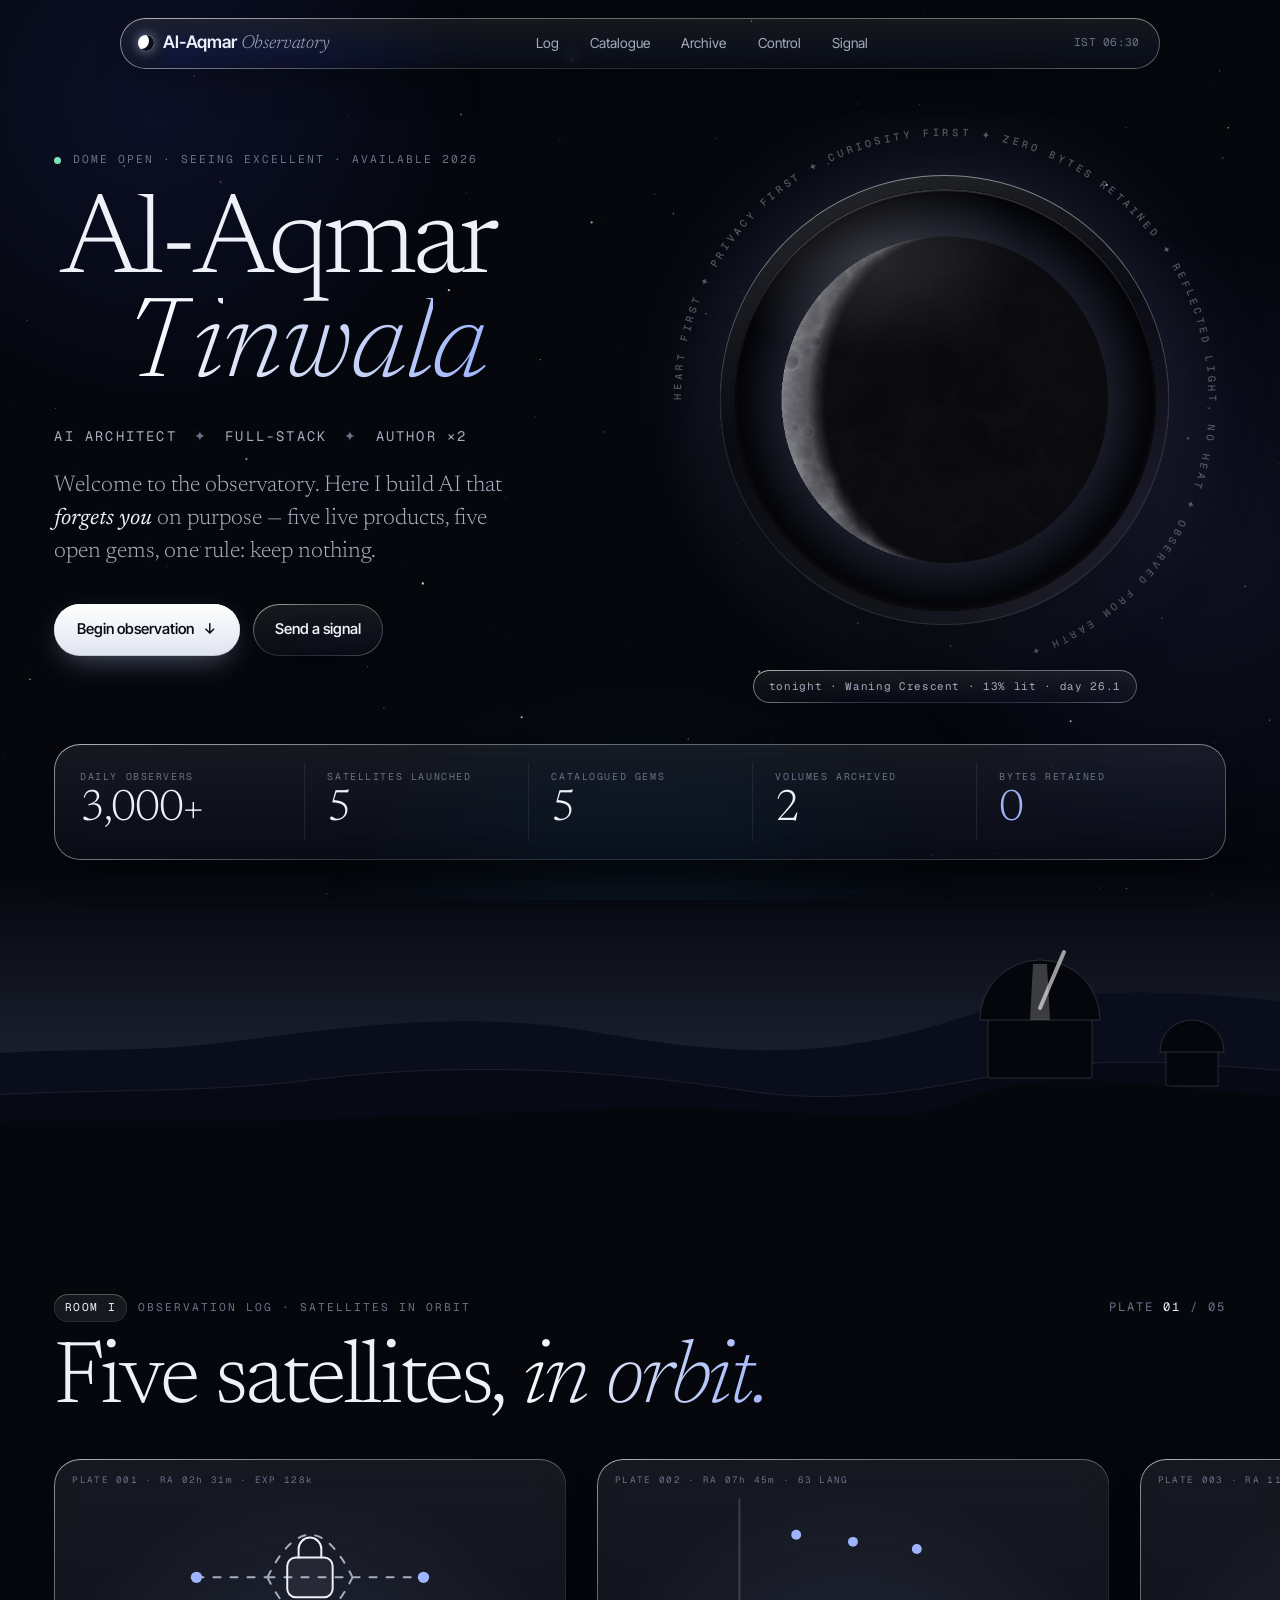
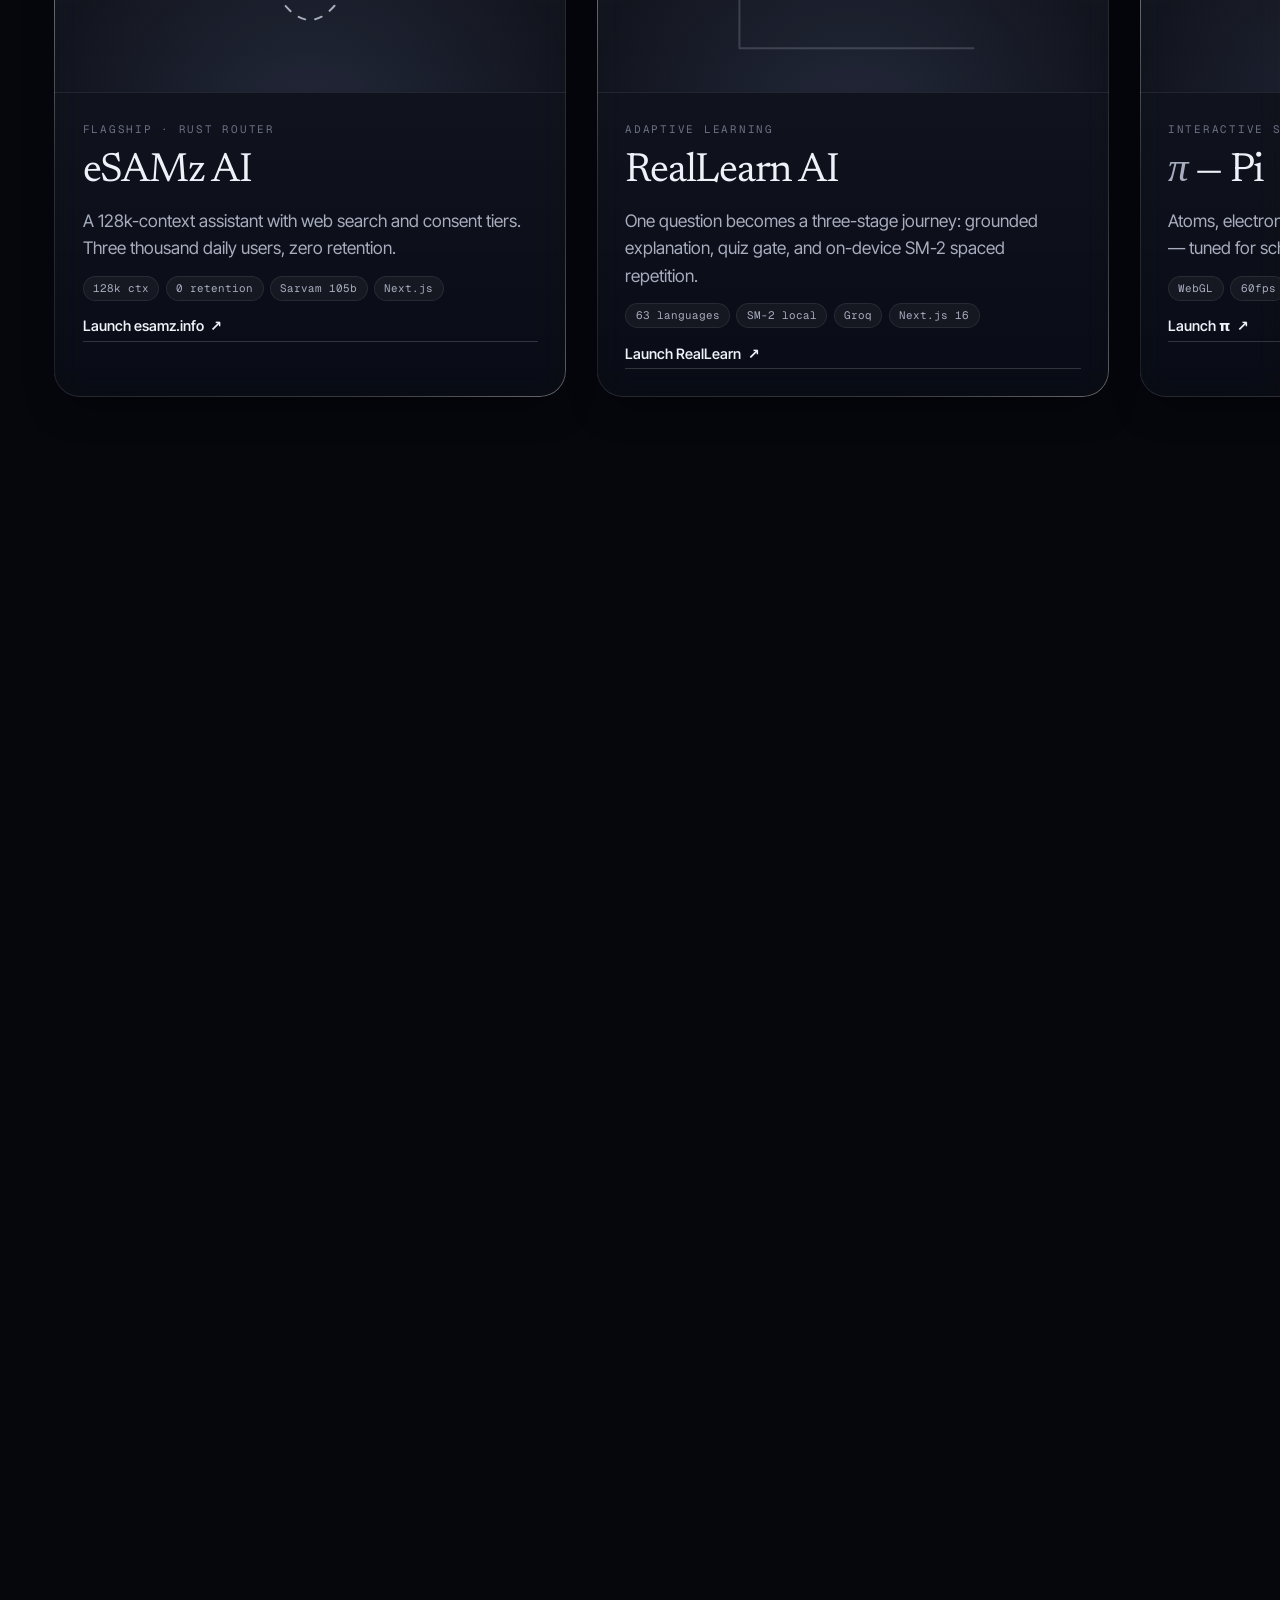
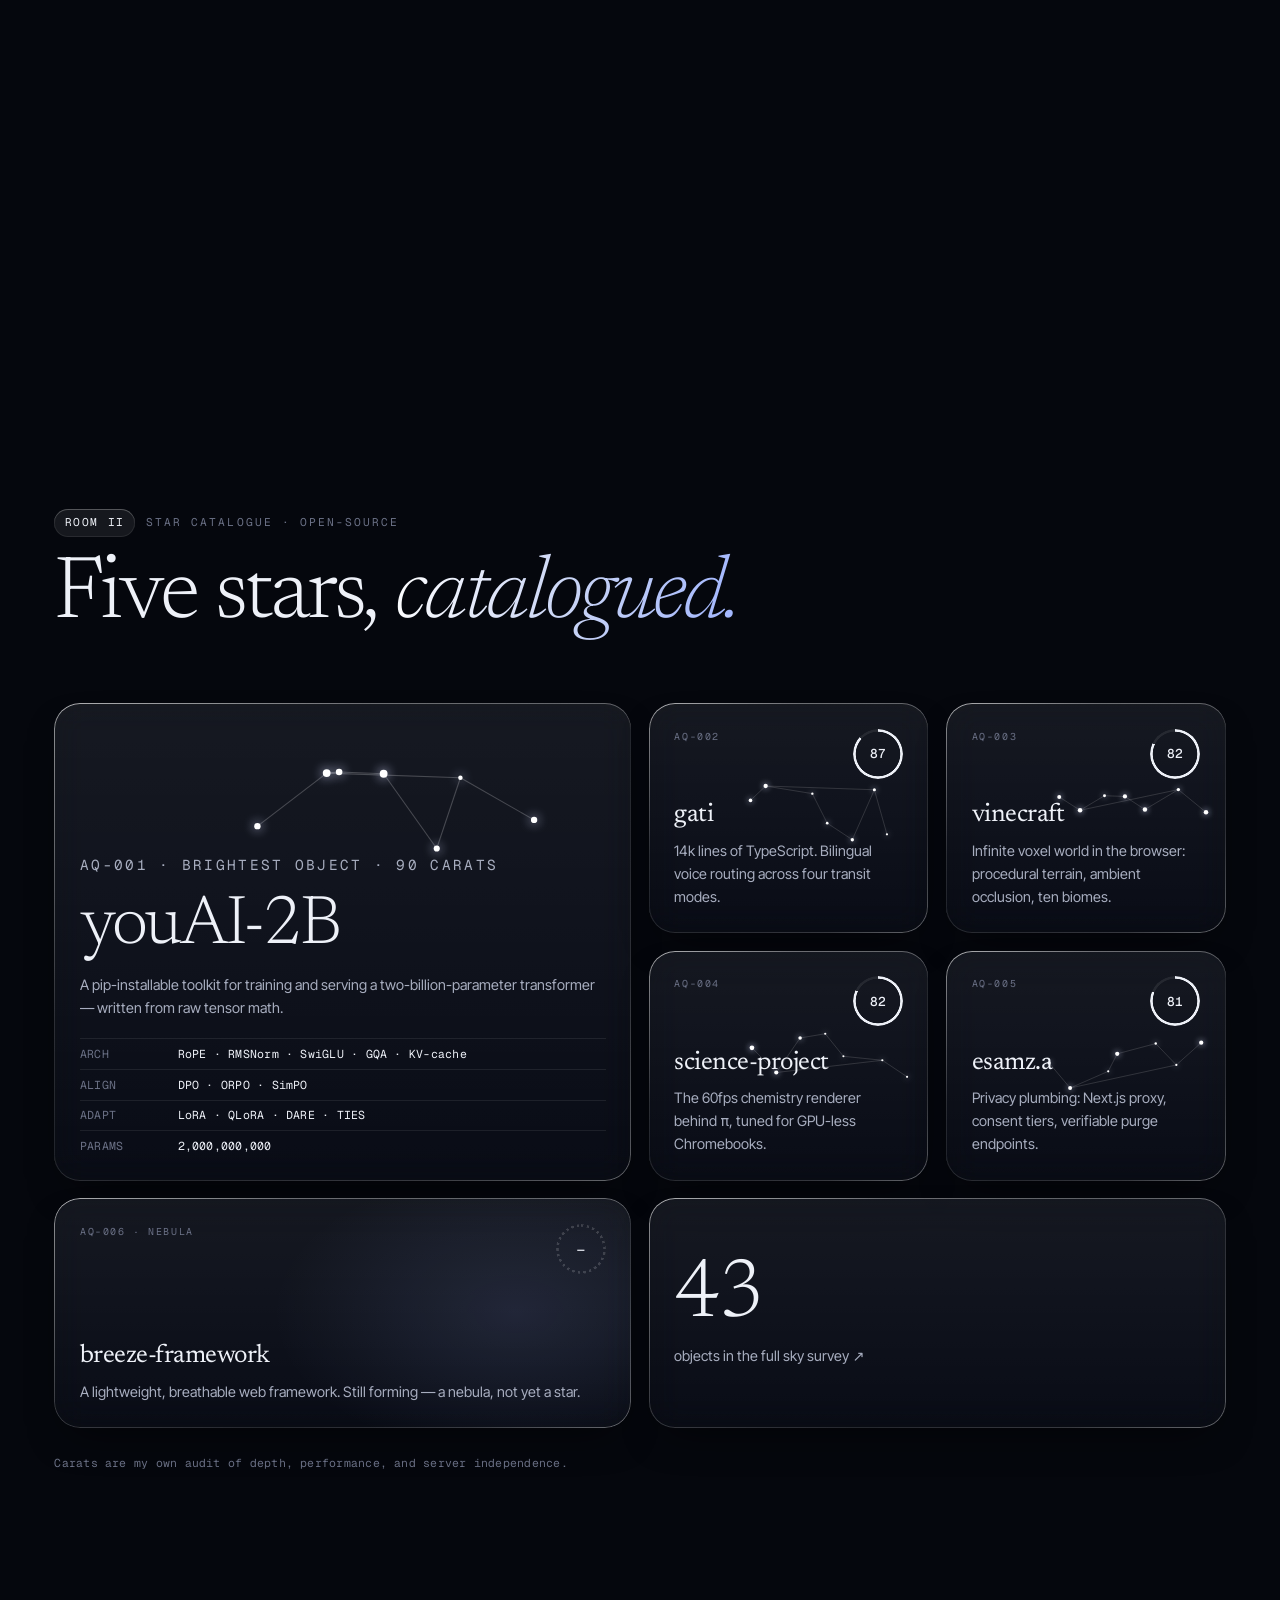
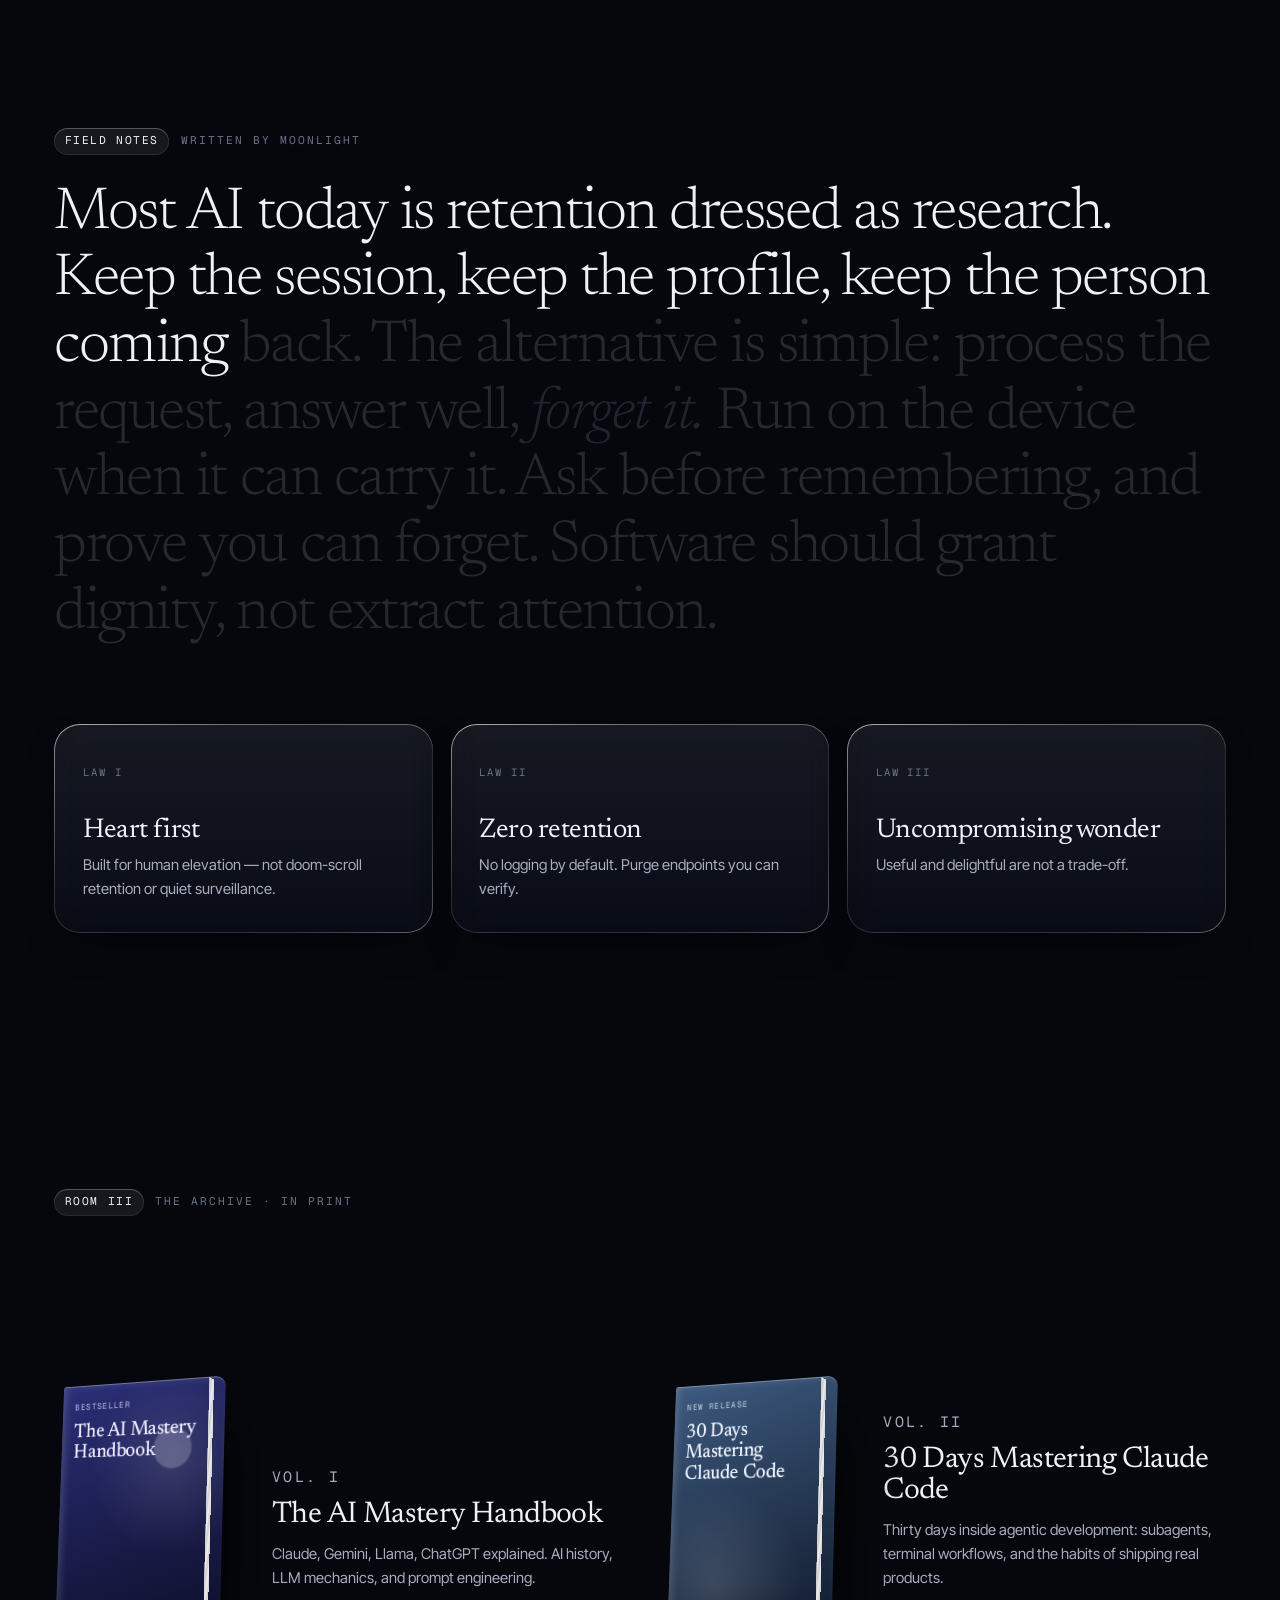
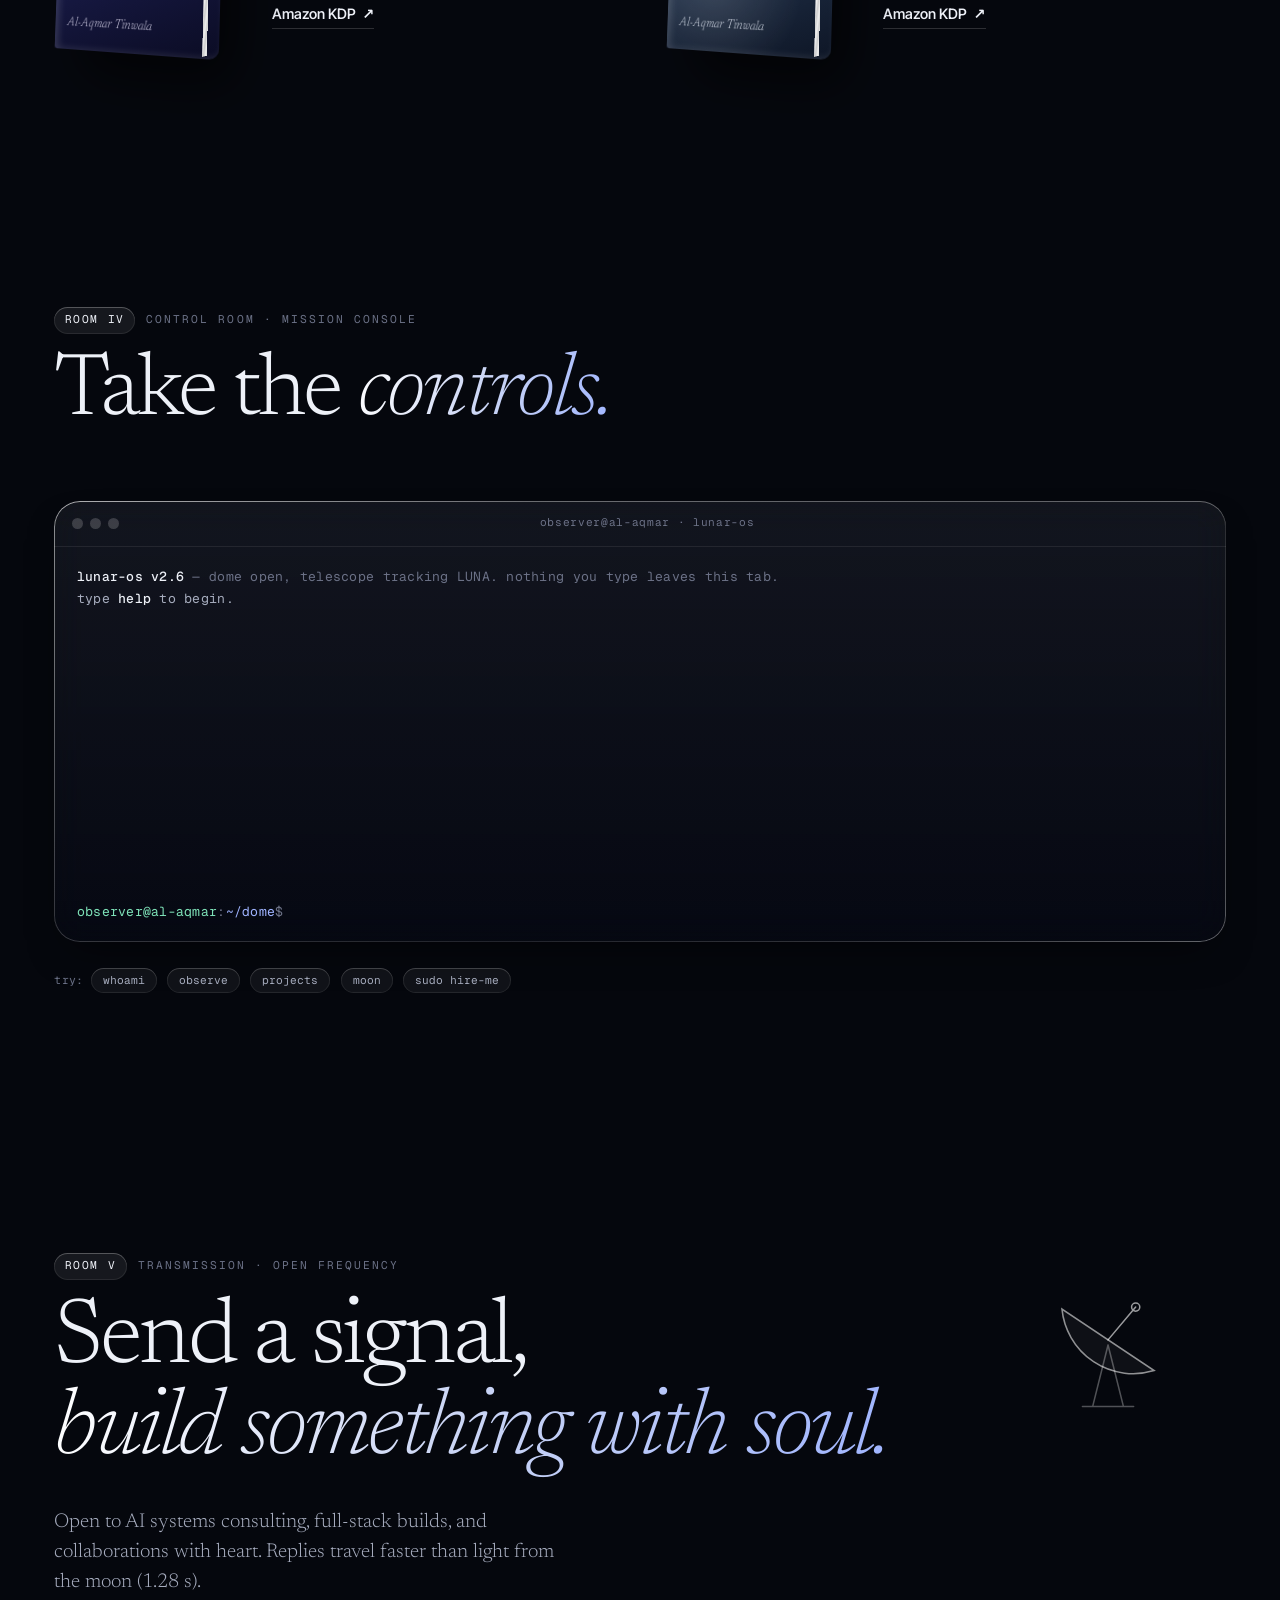
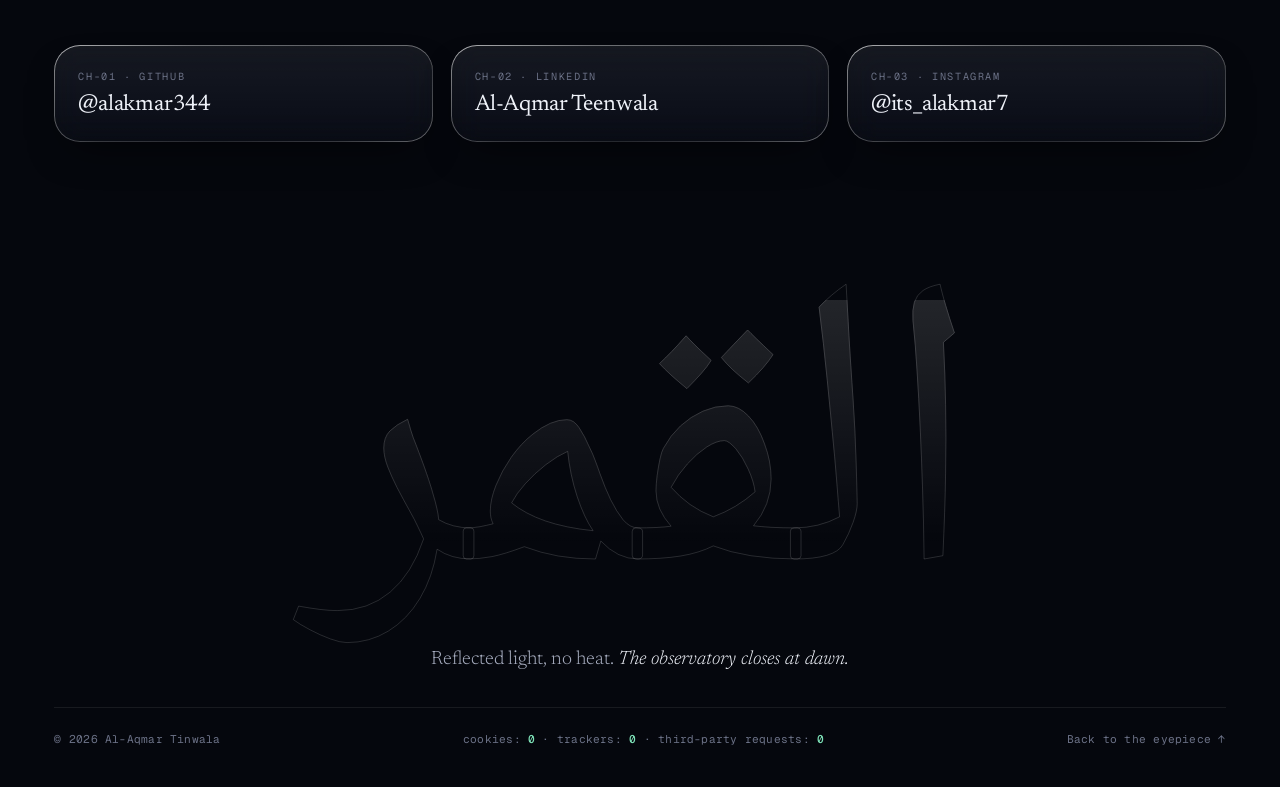
==== commit bd3835a5: "Lighter liquid-glass redesign: drop gold, trim extra features - Replace brass/gold accent with neutr" ====
--- a/index.html
+++ b/index.html
@@ -1,5 +1,5 @@
 <!DOCTYPE html>
-<html lang="en" data-accent="lunar">
+<html lang="en">
 <head>
 <meta charset="UTF-8">
 <meta name="viewport" content="width=device-width, initial-scale=1, viewport-fit=cover">
@@ -7,7 +7,7 @@
 
 <meta name="description" content="Step inside Al-Aqmar Tinwala's lunar observatory — heart-first AI architect. Five live products, five open-source gems, two books, zero bytes retained.">
 <meta name="author" content="Al-Aqmar Tinwala">
-<meta name="theme-color" content="#060913">
+<meta name="theme-color" content="#05070d">
 <meta name="color-scheme" content="dark">
 
 <meta name="referrer" content="no-referrer">
@@ -19,63 +19,44 @@
 <meta property="og:title" content="Al-Aqmar Tinwala — The Lunar Observatory">
 <meta property="og:description" content="Heart-first AI, shipped in public. Reflected light, no heat.">
 
-<link rel="icon" href="data:image/svg+xml,%3Csvg xmlns='http://www.w3.org/2000/svg' viewBox='0 0 32 32'%3E%3Crect width='32' height='32' rx='8' fill='%23060913'/%3E%3Ccircle cx='16' cy='16' r='9' fill='%23f5ecd9'/%3E%3Ccircle cx='20' cy='13' r='8' fill='%23060913'/%3E%3C/svg%3E">
+<link rel="icon" href="data:image/svg+xml,%3Csvg xmlns='http://www.w3.org/2000/svg' viewBox='0 0 32 32'%3E%3Crect width='32' height='32' rx='8' fill='%2305070d'/%3E%3Ccircle cx='16' cy='16' r='9' fill='%23e9edf7'/%3E%3Ccircle cx='20' cy='13' r='8' fill='%2305070d'/%3E%3C/svg%3E">
 <link rel="preload" href="assets/fonts/newsreader-var-normal.woff2" as="font" type="font/woff2" crossorigin>
 <link rel="preload" href="assets/fonts/newsreader-var-italic.woff2" as="font" type="font/woff2" crossorigin>
 <link rel="preload" href="assets/fonts/geist-mono-var.woff2" as="font" type="font/woff2" crossorigin>
 <link rel="preload" href="assets/fonts/inter-tight-var.woff2" as="font" type="font/woff2" crossorigin>
 <link rel="stylesheet" href="assets/styles.css">
-<script>(function(){try{var a=localStorage.getItem('aaj-accent');if(a)document.documentElement.dataset.accent=a;}catch(_){}document.documentElement.classList.add('js');})();</script>
+<script>document.documentElement.classList.add('js');</script>
 </head>
 <body>
 <a class="skip" href="#main">Skip to content</a>
 
-<!-- ░░ Ambient layers ░░ -->
+<!-- ░░ Ambient ░░ -->
 <canvas class="sky" id="sky" aria-hidden="true"></canvas>
-<div class="vignette" aria-hidden="true"></div>
-<div class="grain" aria-hidden="true"></div>
-
-<!-- instrument HUD framing the viewport -->
-<div class="hud" aria-hidden="true">
-  <i class="hud__c hud__c--tl"></i><i class="hud__c hud__c--tr"></i><i class="hud__c hud__c--bl"></i><i class="hud__c hud__c--br"></i>
-  <div class="hud__pill mono">
-    <span>RA <b id="hud-ra">05h 34m</b></span>
-    <span class="hud__sep">/</span>
-    <span>DEC <b id="hud-dec">+22°00′</b></span>
-    <span class="hud__sep">/</span>
-    <span>ALT <b id="hud-alt">90.0°</b> AZ <b id="hud-az">180.0°</b></span>
-    <span class="hud__sep">/</span>
-    <span class="hud__rec"><i></i>TRACKING</span>
-  </div>
-</div>
-
-<div class="cursor" id="cursor" aria-hidden="true">
-  <span class="cursor__dot"></span>
-  <span class="cursor__ring">
-    <svg viewBox="0 0 40 40"><circle cx="20" cy="20" r="17"/><path d="M20 0v7M20 33v7M0 20h7M33 20h7"/></svg>
-    <span class="cursor__label" id="cursor-label"></span>
-  </span>
-</div>
+<div class="aura" aria-hidden="true"><i></i><i></i><i></i></div>
+
+<!-- Liquid-glass refraction lens (Chromium only; others get frosted glass) -->
+<svg class="vh" aria-hidden="true" focusable="false">
+  <filter id="lg-refract" x="0" y="0" width="100%" height="100%" color-interpolation-filters="sRGB">
+    <feTurbulence type="fractalNoise" baseFrequency="0.008 0.012" numOctaves="2" seed="11" result="n"/>
+    <feGaussianBlur in="n" stdDeviation="2" result="nb"/>
+    <feDisplacementMap in="SourceGraphic" in2="nb" scale="38" xChannelSelector="R" yChannelSelector="G"/>
+  </filter>
+</svg>
 
 <!-- ░░ Nav ░░ -->
-<header class="nav" id="nav">
-  <a class="nav__brand" href="#top" data-magnetic aria-label="Al-Aqmar — back to the eyepiece">
+<header class="nav glass" id="nav">
+  <a class="nav__brand" href="#top" aria-label="Al-Aqmar — back to the eyepiece">
     <span class="nav__moon" aria-hidden="true"></span>
     <span>Al-Aqmar <em>Observatory</em></span>
   </a>
   <nav class="nav__links" aria-label="Observatory rooms">
-    <a href="#works" data-magnetic>Log</a>
-    <a href="#gems" data-magnetic>Catalogue</a>
-    <a href="#library" data-magnetic>Archive</a>
-    <a href="#terminal" data-magnetic>Control</a>
-    <a href="#contact" data-magnetic>Signal</a>
+    <a href="#works">Log</a>
+    <a href="#gems">Catalogue</a>
+    <a href="#library">Archive</a>
+    <a href="#terminal">Control</a>
+    <a href="#contact">Signal</a>
   </nav>
-  <div class="nav__right">
-    <span class="nav__clock mono" id="clock" title="Local time in India">IST --:--</span>
-    <button class="nav__k" type="button" id="open-palette" data-magnetic aria-label="Open command palette">
-      <kbd>⌘</kbd><kbd>K</kbd>
-    </button>
-  </div>
+  <span class="nav__clock mono" id="clock" title="Local time in India">IST --:--</span>
   <div class="nav__progress" id="progress" aria-hidden="true"></div>
 </header>
 
@@ -84,13 +65,6 @@
 <!-- ░░ HERO — the eyepiece ░░ -->
 <section class="hero" id="top" aria-labelledby="hero-h">
   <div class="scope" id="scope">
-    <svg class="scope__chart" viewBox="0 0 600 600" aria-hidden="true">
-      <g fill="none" stroke="currentColor">
-        <circle cx="300" cy="300" r="296" stroke-dasharray="1 5"/>
-        <circle cx="300" cy="300" r="250" opacity=".5"/>
-        <path d="M300 0v600M0 300h600M88 88l424 424M512 88L88 512" opacity=".35" stroke-dasharray="2 6"/>
-      </g>
-    </svg>
     <svg class="scope__orbit" viewBox="0 0 600 600" aria-hidden="true">
       <defs><path id="orbit-path" d="M300,300 m-282,0 a282,282 0 1,1 564,0 a282,282 0 1,1 -564,0"/></defs>
       <text><textPath href="#orbit-path">HEART FIRST ✦ PRIVACY FIRST ✦ CURIOSITY FIRST ✦ ZERO BYTES RETAINED ✦ REFLECTED LIGHT, NO HEAT ✦ OBSERVED FROM EARTH ✦ </textPath></text>
@@ -98,25 +72,12 @@
 
     <div class="scope__barrel">
       <div class="scope__lens">
-        <canvas class="scope__moon" id="moon" role="img" aria-label="Live rendering of tonight's moon phase through the telescope. Drag to scrub through the lunar cycle; use the magnification control to zoom."></canvas>
-        <svg class="scope__reticle" viewBox="0 0 400 400" aria-hidden="true">
-          <g class="ticks" id="reticle-ticks"></g>
-          <path class="cross" d="M200 30V170M200 230V370M30 200H170M230 200H370"/>
-          <circle class="cross" cx="200" cy="200" r="30"/>
-          <text x="208" y="60">N</text><text x="340" y="196">E</text>
-        </svg>
+        <canvas class="scope__moon" id="moon" role="img" aria-label="Live rendering of tonight's moon phase. Drag or use arrow keys to scrub through the lunar cycle."></canvas>
         <div class="scope__glass" aria-hidden="true"></div>
       </div>
     </div>
 
-    <div class="scope__panel mono">
-      <p class="scope__phase" id="phase-readout" aria-live="polite">— tonight —</p>
-      <label class="scope__zoom">
-        <span>MAG</span>
-        <input type="range" id="zoom" min="1" max="3" step="0.01" value="1" aria-label="Telescope magnification">
-        <b id="zoom-val">1.0×</b>
-      </label>
-    </div>
+    <p class="scope__phase glass mono" id="phase-readout" aria-live="polite">— tonight —</p>
   </div>
 
   <div class="hero__copy">
@@ -128,12 +89,12 @@
     <p class="hero__role mono"><span data-scramble="AI Architect">AI Architect</span> <span class="sep">✦</span> <span data-scramble="Full-Stack">Full-Stack</span> <span class="sep">✦</span> <span data-scramble="Author ×2">Author ×2</span></p>
     <p class="hero__lede">Welcome to the observatory. Here I build AI that <em>forgets you</em> on purpose — five live products, five open gems, one rule: keep nothing.</p>
     <div class="hero__cta">
-      <a class="btn btn--solid" href="#works" data-magnetic data-cursor="Observe">Begin observation <span aria-hidden="true">↓</span></a>
-      <button class="btn btn--ghost" type="button" data-magnetic data-open-palette>Control panel <kbd>⌘K</kbd></button>
+      <a class="btn btn--solid" href="#works">Begin observation <span aria-hidden="true">↓</span></a>
+      <a class="btn btn--ghost glass" href="#contact">Send a signal</a>
     </div>
   </div>
 
-  <dl class="hero__stats">
+  <dl class="hero__stats glass">
     <div><dt>Daily observers</dt><dd><span data-count="3000">0</span>+</dd></div>
     <div><dt>Satellites launched</dt><dd><span data-count="5">0</span></dd></div>
     <div><dt>Catalogued gems</dt><dd><span data-count="5">0</span></dd></div>
@@ -150,7 +111,6 @@
         <stop offset="0" stop-color="currentColor" stop-opacity="0"/>
         <stop offset="1" stop-color="currentColor" stop-opacity=".22"/>
       </linearGradient>
-      <radialGradient id="win" cx=".5" cy=".5" r=".5"><stop offset="0" stop-color="#ffd79a"/><stop offset="1" stop-color="#ffd79a" stop-opacity="0"/></radialGradient>
     </defs>
     <rect class="hz-sky" width="1600" height="300" fill="url(#hz-glow)"/>
     <path class="hz-far" d="M0 210 C150 170 260 190 380 175 S620 140 760 165 S1000 190 1120 150 S1400 120 1600 160 V300 H0Z"/>
@@ -160,29 +120,11 @@
       <path d="M1140 152 A60 60 0 0 1 1260 152 Z"/>
       <path class="hz-slit" d="M1193 96 L1207 96 L1210 152 L1190 152 Z"/>
       <path class="hz-scope" d="M1200 140 L1224 84" />
-      <rect x="1170" y="178" width="12" height="16" fill="url(#win)" class="hz-win"/>
       <rect x="1326" y="182" width="52" height="36"/>
       <path d="M1320 184 A32 32 0 0 1 1384 184 Z"/>
-      <path d="M1040 206 L1040 120 M1040 120 L1030 136 M1040 120 L1050 136" class="hz-mast"/>
-      <circle cx="1040" cy="118" r="3" class="hz-beacon"/>
     </g>
     <path class="hz-near" d="M0 262 C180 246 300 258 520 250 S820 236 980 246 S1100 222 1200 214 S1400 236 1600 232 V300 H0Z"/>
   </svg>
-</div>
-
-<!-- ░░ TECH STRIP — Liquid glass instruments ░░ -->
-<div class="tech-strip" aria-label="Core stack instruments">
-  <div class="tech-strip__inner">
-    <span class="tech-strip__pill"><i class="tech-strip__dot"></i>Rust</span>
-    <span class="tech-strip__pill"><i class="tech-strip__dot"></i>Next.js 16</span>
-    <span class="tech-strip__pill"><i class="tech-strip__dot"></i>TypeScript</span>
-    <span class="tech-strip__pill"><i class="tech-strip__dot"></i>Sarvam 105b</span>
-    <span class="tech-strip__pill"><i class="tech-strip__dot"></i>Groq LPU</span>
-    <span class="tech-strip__pill"><i class="tech-strip__dot"></i>WebGL / Three.js</span>
-    <span class="tech-strip__pill"><i class="tech-strip__dot"></i>Whisper AI</span>
-    <span class="tech-strip__pill"><i class="tech-strip__dot"></i>On-device SM-2</span>
-    <span class="tech-strip__pill"><i class="tech-strip__dot"></i>OKLCH Color Math</span>
-  </div>
 </div>
 
 <!-- ░░ WORKS — Observation log ░░ -->
@@ -194,18 +136,11 @@
         <p class="works__counter mono">PLATE <span id="works-idx">01</span> / 05</p>
       </div>
       <h2 id="works-h" class="reveal-words">Five satellites, <em>in orbit.</em></h2>
-      <nav class="plates-nav mono" aria-label="Satellite plate navigator">
-        <button type="button" class="plate-pill is-active" data-plate="0">01 eSAMz</button>
-        <button type="button" class="plate-pill" data-plate="1">02 RealLearn</button>
-        <button type="button" class="plate-pill" data-plate="2">03 π — Pi</button>
-        <button type="button" class="plate-pill" data-plate="3">04 गति</button>
-        <button type="button" class="plate-pill" data-plate="4">05 Fit The Color</button>
-      </nav>
     </header>
 
     <div class="works__track" id="works-track">
 
-      <article class="card" data-tilt>
+      <article class="card glass">
         <div class="card__art art-esamz" aria-hidden="true">
           <span class="plate mono">PLATE 001 · RA 02h 31m · EXP 128k</span>
           <svg viewBox="0 0 200 140"><g class="route"><path d="M20 70H70M130 70H180M70 70C90 30 110 30 130 70M70 70C90 110 110 110 130 70M70 70H130"/></g><rect x="84" y="56" width="32" height="28" rx="6"/><path class="lock" d="M92 56v-6a8 8 0 0 1 16 0v6"/><circle cx="20" cy="70" r="4"/><circle cx="180" cy="70" r="4"/></svg>
@@ -215,11 +150,11 @@
           <h3>eSAMz AI</h3>
           <p>A 128k-context assistant with web search and consent tiers. Three thousand daily users, zero retention.</p>
           <ul class="chips"><li>128k ctx</li><li>0 retention</li><li>Sarvam 105b</li><li>Next.js</li></ul>
-          <a class="card__link" href="https://esamz.info" target="_blank" rel="noopener noreferrer" data-cursor="Launch">Launch esamz.info <span aria-hidden="true">↗</span><span class="vh"> (opens in a new tab)</span></a>
-        </div>
-      </article>
-
-      <article class="card" data-tilt>
+          <a class="card__link" href="https://esamz.info" target="_blank" rel="noopener noreferrer">Launch esamz.info <span aria-hidden="true">↗</span><span class="vh"> (opens in a new tab)</span></a>
+        </div>
+      </article>
+
+      <article class="card glass">
         <div class="card__art art-learn" aria-hidden="true">
           <span class="plate mono">PLATE 002 · RA 07h 45m · 63 LANG</span>
           <svg viewBox="0 0 200 140"><path class="axis" d="M20 120H185M20 120V15"/><path class="curve" d="M20 25C40 90 50 100 60 100L60 40C75 85 90 92 100 92L100 45C120 78 135 82 145 82L145 50C160 70 175 72 185 72"/><circle cx="60" cy="40" r="3.5"/><circle cx="100" cy="45" r="3.5"/><circle cx="145" cy="50" r="3.5"/></svg>
@@ -229,11 +164,11 @@
           <h3>RealLearn AI</h3>
           <p>One question becomes a three-stage journey: grounded explanation, quiz gate, and on-device SM-2 spaced repetition.</p>
           <ul class="chips"><li>63 languages</li><li>SM-2 local</li><li>Groq</li><li>Next.js 16</li></ul>
-          <a class="card__link" href="https://reallearn-info.vercel.app" target="_blank" rel="noopener noreferrer" data-cursor="Launch">Launch RealLearn <span aria-hidden="true">↗</span><span class="vh"> (opens in a new tab)</span></a>
-        </div>
-      </article>
-
-      <article class="card" data-tilt>
+          <a class="card__link" href="https://reallearn-info.vercel.app" target="_blank" rel="noopener noreferrer">Launch RealLearn <span aria-hidden="true">↗</span><span class="vh"> (opens in a new tab)</span></a>
+        </div>
+      </article>
+
+      <article class="card glass">
         <div class="card__art art-pi" aria-hidden="true">
           <span class="plate mono">PLATE 003 · RA 11h 02m · 60 FPS</span>
           <svg viewBox="0 0 200 140"><g transform="translate(100 70)"><ellipse class="orb o1" rx="70" ry="22"/><ellipse class="orb o2" rx="70" ry="22" transform="rotate(60)"/><ellipse class="orb o3" rx="70" ry="22" transform="rotate(120)"/><circle class="nucleus" r="9"/><g transform="rotate(0)"><circle class="el" r="3.5"><animateMotion dur="3s" repeatCount="indefinite" path="M70 0 A70 22 0 1 1 -70 0 A70 22 0 1 1 70 0"/></circle></g><g transform="rotate(60)"><circle class="el" r="3.5"><animateMotion dur="4.2s" repeatCount="indefinite" path="M70 0 A70 22 0 1 1 -70 0 A70 22 0 1 1 70 0"/></circle></g><g transform="rotate(120)"><circle class="el" r="3.5"><animateMotion dur="5.4s" repeatCount="indefinite" path="M70 0 A70 22 0 1 1 -70 0 A70 22 0 1 1 70 0"/></circle></g></g></svg>
@@ -243,11 +178,11 @@
           <h3><span class="glyph">π</span> — Pi</h3>
           <p>Atoms, electron clouds, and molecular geometry at 60fps — tuned for school Chromebooks.</p>
           <ul class="chips"><li>WebGL</li><li>60fps</li><li>Three.js</li><li>GLSL</li></ul>
-          <a class="card__link" href="https://science-project-pi.vercel.app" target="_blank" rel="noopener noreferrer" data-cursor="Launch">Launch π <span aria-hidden="true">↗</span><span class="vh"> (opens in a new tab)</span></a>
-        </div>
-      </article>
-
-      <article class="card" data-tilt>
+          <a class="card__link" href="https://science-project-pi.vercel.app" target="_blank" rel="noopener noreferrer">Launch π <span aria-hidden="true">↗</span><span class="vh"> (opens in a new tab)</span></a>
+        </div>
+      </article>
+
+      <article class="card glass">
         <div class="card__art art-gati" aria-hidden="true">
           <span class="plate mono">PLATE 004 · RA 16h 20m · LIVE ETA</span>
           <svg viewBox="0 0 200 140"><path class="grid" d="M0 35H200M0 70H200M0 105H200M50 0V140M100 0V140M150 0V140"/><path class="path" d="M18 118L50 105L60 70L100 62L118 35L150 30L182 18"/><circle class="stop" cx="18" cy="118" r="5"/><circle class="stop" cx="100" cy="62" r="4"/><circle class="stop end" cx="182" cy="18" r="6"/><text x="110" y="120" class="devanagari">गति</text></svg>
@@ -257,11 +192,11 @@
           <h3><span class="glyph">गति</span> — Gati</h3>
           <p>Autos, metro, buses, and bikes in one hyperlocal journey planner with live ETAs and bilingual voice intent.</p>
           <ul class="chips"><li>Voice AI</li><li>Live ETA</li><li>EN / हिन्दी</li><li>Whisper</li></ul>
-          <a class="card__link" href="https://gati-rho.vercel.app" target="_blank" rel="noopener noreferrer" data-cursor="Launch">Launch Gati <span aria-hidden="true">↗</span><span class="vh"> (opens in a new tab)</span></a>
-        </div>
-      </article>
-
-      <article class="card" data-tilt>
+          <a class="card__link" href="https://gati-rho.vercel.app" target="_blank" rel="noopener noreferrer">Launch Gati <span aria-hidden="true">↗</span><span class="vh"> (opens in a new tab)</span></a>
+        </div>
+      </article>
+
+      <article class="card glass">
         <div class="card__art art-color" aria-hidden="true">
           <span class="plate mono">PLATE 005 · RA 21h 58m · AAA</span>
           <div class="swatches"><span></span><span></span><span></span><span></span><span></span><span></span><span></span></div>
@@ -272,7 +207,7 @@
           <h3>Fit The Color</h3>
           <p>OKLCH distance, WCAG AAA checks, and harmonic palettes for designers who care about math.</p>
           <ul class="chips"><li>OKLCH</li><li>WCAG AAA</li><li>Next.js 15</li></ul>
-          <a class="card__link" href="https://fit-the-color-info.vercel.app" target="_blank" rel="noopener noreferrer" data-cursor="Launch">Launch Fit The Color <span aria-hidden="true">↗</span><span class="vh"> (opens in a new tab)</span></a>
+          <a class="card__link" href="https://fit-the-color-info.vercel.app" target="_blank" rel="noopener noreferrer">Launch Fit The Color <span aria-hidden="true">↗</span><span class="vh"> (opens in a new tab)</span></a>
         </div>
       </article>
 
@@ -288,8 +223,8 @@
   </header>
 
   <div class="bento">
-    <a class="tile tile--crown" href="https://github.com/alakmar344/youAI-2B-From-Scratch-Transformer-Implementation" target="_blank" rel="noopener noreferrer" data-spot data-cursor="Source">
-      <canvas class="attn" id="attn" aria-hidden="true"></canvas>
+    <a class="glass tile tile--crown" href="https://github.com/alakmar344/youAI-2B-From-Scratch-Transformer-Implementation" target="_blank" rel="noopener noreferrer">
+      <svg class="constellation constellation--crown" data-seed="youai-2b" aria-hidden="true"></svg>
       <div class="tile__content">
         <p class="card__tag mono">AQ-001 · brightest object · 90 carats</p>
         <h3>youAI-2B</h3>
@@ -304,7 +239,7 @@
       <span class="vh"> (opens in a new tab)</span>
     </a>
 
-    <a class="tile" href="https://github.com/alakmar344/gati" target="_blank" rel="noopener noreferrer" data-spot data-cursor="Source">
+    <a class="glass tile" href="https://github.com/alakmar344/gati" target="_blank" rel="noopener noreferrer">
       <div class="tile__top"><span class="cat mono">AQ-002</span><div class="gauge" style="--v:87"><span>87</span></div></div>
       <svg class="constellation" data-seed="gati" aria-hidden="true"></svg>
       <h3>gati</h3>
@@ -312,7 +247,7 @@
       <span class="vh"> (opens in a new tab)</span>
     </a>
 
-    <a class="tile" href="https://github.com/alakmar344/vinecraft" target="_blank" rel="noopener noreferrer" data-spot data-cursor="Source">
+    <a class="glass tile" href="https://github.com/alakmar344/vinecraft" target="_blank" rel="noopener noreferrer">
       <div class="tile__top"><span class="cat mono">AQ-003</span><div class="gauge" style="--v:82"><span>82</span></div></div>
       <svg class="constellation" data-seed="vinecraft" aria-hidden="true"></svg>
       <h3>vinecraft</h3>
@@ -320,7 +255,7 @@
       <span class="vh"> (opens in a new tab)</span>
     </a>
 
-    <a class="tile" href="https://github.com/alakmar344/science-project" target="_blank" rel="noopener noreferrer" data-spot data-cursor="Source">
+    <a class="glass tile" href="https://github.com/alakmar344/science-project" target="_blank" rel="noopener noreferrer">
       <div class="tile__top"><span class="cat mono">AQ-004</span><div class="gauge" style="--v:82"><span>82</span></div></div>
       <svg class="constellation" data-seed="science" aria-hidden="true"></svg>
       <h3>science-project</h3>
@@ -328,7 +263,7 @@
       <span class="vh"> (opens in a new tab)</span>
     </a>
 
-    <a class="tile" href="https://github.com/alakmar344/esamz.a" target="_blank" rel="noopener noreferrer" data-spot data-cursor="Source">
+    <a class="glass tile" href="https://github.com/alakmar344/esamz.a" target="_blank" rel="noopener noreferrer">
       <div class="tile__top"><span class="cat mono">AQ-005</span><div class="gauge" style="--v:81"><span>81</span></div></div>
       <svg class="constellation" data-seed="esamz" aria-hidden="true"></svg>
       <h3>esamz.a</h3>
@@ -336,14 +271,14 @@
       <span class="vh"> (opens in a new tab)</span>
     </a>
 
-    <a class="tile tile--uncut" href="https://github.com/alakmar344/breeze-framework" target="_blank" rel="noopener noreferrer" data-spot data-cursor="Source">
+    <a class="glass tile tile--uncut" href="https://github.com/alakmar344/breeze-framework" target="_blank" rel="noopener noreferrer">
       <div class="tile__top"><span class="cat mono">AQ-006 · nebula</span><div class="gauge gauge--uncut" style="--v:35"><span>—</span></div></div>
       <h3>breeze-framework</h3>
       <p>A lightweight, breathable web framework. Still forming — a nebula, not yet a star.</p>
       <span class="vh"> (opens in a new tab)</span>
     </a>
 
-    <a class="tile tile--all" href="https://github.com/alakmar344" target="_blank" rel="noopener noreferrer" data-spot data-cursor="GitHub">
+    <a class="glass tile tile--all" href="https://github.com/alakmar344" target="_blank" rel="noopener noreferrer">
       <span class="tile__big"><span data-count="43">0</span></span>
       <p>objects in the full sky survey <span aria-hidden="true">↗</span></p>
       <span class="vh"> (opens in a new tab)</span>
@@ -358,9 +293,9 @@
   <h2 id="manifesto-h" class="vh">Manifesto</h2>
   <p class="manifesto__text" id="manifesto">Most AI today is retention dressed as research. Keep the session, keep the profile, keep the person coming back. The alternative is simple: process the request, answer well, <em>forget it.</em> Run on the device when it can carry it. Ask before remembering, and prove you can forget. Software should grant dignity, not extract attention.</p>
   <div class="principles">
-    <div class="principle" data-spot><span class="principle__n mono">Law I</span><h3>Heart first</h3><p>Built for human elevation — not doom-scroll retention or quiet surveillance.</p></div>
-    <div class="principle" data-spot><span class="principle__n mono">Law II</span><h3>Zero retention</h3><p>No logging by default. Purge endpoints you can verify.</p></div>
-    <div class="principle" data-spot><span class="principle__n mono">Law III</span><h3>Uncompromising wonder</h3><p>Useful and delightful are not a trade-off.</p></div>
+    <div class="principle glass"><span class="principle__n mono">Law I</span><h3>Heart first</h3><p>Built for human elevation — not doom-scroll retention or quiet surveillance.</p></div>
+    <div class="principle glass"><span class="principle__n mono">Law II</span><h3>Zero retention</h3><p>No logging by default. Purge endpoints you can verify.</p></div>
+    <div class="principle glass"><span class="principle__n mono">Law III</span><h3>Uncompromising wonder</h3><p>Useful and delightful are not a trade-off.</p></div>
   </div>
 </section>
 
@@ -371,7 +306,7 @@
     <h2 id="library-h" class="reveal-words">Two volumes, <em>on the shelf.</em></h2>
   </header>
   <div class="shelf">
-    <a class="book" href="https://www.amazon.com/dp/B0GX2N6WTT" target="_blank" rel="noopener noreferrer" data-cursor="Read">
+    <a class="book" href="https://www.amazon.com/dp/B0GX2N6WTT" target="_blank" rel="noopener noreferrer">
       <div class="book__3d" aria-hidden="true">
         <div class="book__cover book__cover--a"><span class="mono">Bestseller</span><strong>The AI Mastery Handbook</strong><em>Al-Aqmar Tinwala</em></div>
         <div class="book__spine"></div><div class="book__pages"></div>
@@ -383,7 +318,7 @@
         <span class="card__link">Amazon KDP <span aria-hidden="true">↗</span><span class="vh"> (opens in a new tab)</span></span>
       </div>
     </a>
-    <a class="book" href="https://www.amazon.com/dp/B0GY1F3573" target="_blank" rel="noopener noreferrer" data-cursor="Read">
+    <a class="book" href="https://www.amazon.com/dp/B0GY1F3573" target="_blank" rel="noopener noreferrer">
       <div class="book__3d" aria-hidden="true">
         <div class="book__cover book__cover--b"><span class="mono">New release</span><strong>30 Days Mastering Claude Code</strong><em>Al-Aqmar Tinwala</em></div>
         <div class="book__spine"></div><div class="book__pages"></div>
@@ -396,7 +331,6 @@
       </div>
     </a>
   </div>
-  <div class="shelf__plank" aria-hidden="true"></div>
 </section>
 
 <!-- ░░ TERMINAL — Control room ░░ -->
@@ -406,15 +340,7 @@
     <h2 id="terminal-h" class="reveal-words">Take the <em>controls.</em></h2>
   </header>
 
-  <div class="console" aria-hidden="true">
-    <div class="dial"><svg viewBox="0 0 60 60"><circle cx="30" cy="30" r="26"/><path class="dial__hand" id="dial-az" d="M30 30V8"/></svg><span class="mono">DOME AZ<b id="c-az">180°</b></span></div>
-    <div class="dial"><svg viewBox="0 0 60 60"><circle cx="30" cy="30" r="26"/><path class="dial__arc" d="M8 30a22 22 0 0 1 44 0"/></svg><span class="mono">SHUTTER<b>OPEN</b></span></div>
-    <div class="dial"><svg viewBox="0 0 60 60"><circle cx="30" cy="30" r="26"/><circle class="dial__blip" cx="30" cy="30" r="4"/><circle class="dial__ping" cx="30" cy="30" r="4"/></svg><span class="mono">TRACKING<b>LUNA</b></span></div>
-    <div class="dial"><svg viewBox="0 0 60 60"><circle cx="30" cy="30" r="26"/><polyline class="dial__wave" id="seeing-wave" points=""/></svg><span class="mono">SEEING<b id="c-seeing">0.8″</b></span></div>
-    <div class="leds"><i></i><i></i><i></i><i></i><i></i><i></i></div>
-  </div>
-
-  <div class="term" id="term">
+  <div class="term glass" id="term">
     <div class="term__bar"><i></i><i></i><i></i><span class="mono">observer@al-aqmar · lunar-os</span></div>
     <div class="term__out mono" id="term-out" role="log" aria-live="polite"></div>
     <form class="term__in mono" id="term-form" autocomplete="off">
@@ -422,7 +348,7 @@
       <input id="term-input" type="text" spellcheck="false" autocapitalize="off" aria-label="Terminal command. Type help for a list.">
     </form>
   </div>
-  <p class="note mono">try: <button type="button" class="chip-btn" data-cmd="whoami">whoami</button> <button type="button" class="chip-btn" data-cmd="observe">observe</button> <button type="button" class="chip-btn" data-cmd="projects">projects</button> <button type="button" class="chip-btn" data-cmd="zoom 3">zoom 3</button> <button type="button" class="chip-btn" data-cmd="sudo hire-me">sudo hire-me</button></p>
+  <p class="note mono">try: <button type="button" class="chip-btn" data-cmd="whoami">whoami</button> <button type="button" class="chip-btn" data-cmd="observe">observe</button> <button type="button" class="chip-btn" data-cmd="projects">projects</button> <button type="button" class="chip-btn" data-cmd="moon">moon</button> <button type="button" class="chip-btn" data-cmd="sudo hire-me">sudo hire-me</button></p>
 </section>
 
 <!-- ░░ CONTACT — Transmission ░░ -->
@@ -437,13 +363,13 @@
   </div>
   <p class="eyebrow mono"><span class="room">Room V</span> Transmission · open frequency</p>
   <h2 id="contact-h" class="contact__big">
-    <a href="https://www.linkedin.com/in/alakmar-teenwala-054067393" target="_blank" rel="noopener noreferrer" data-magnetic="0.2" data-cursor="Transmit">Send a signal,<br><em>build something with soul.</em><span class="vh"> (opens LinkedIn in a new tab)</span></a>
+    <a href="https://www.linkedin.com/in/alakmar-teenwala-054067393" target="_blank" rel="noopener noreferrer">Send a signal,<br><em>build something with soul.</em><span class="vh"> (opens LinkedIn in a new tab)</span></a>
   </h2>
   <p class="contact__lede">Open to AI systems consulting, full-stack builds, and collaborations with heart. Replies travel faster than light from the moon (1.28 s).</p>
   <div class="socials">
-    <a href="https://github.com/alakmar344" target="_blank" rel="noopener noreferrer" data-magnetic><span class="mono">CH-01 · GitHub</span><b>@alakmar344</b><span class="vh"> (opens in a new tab)</span></a>
-    <a href="https://www.linkedin.com/in/alakmar-teenwala-054067393" target="_blank" rel="noopener noreferrer" data-magnetic><span class="mono">CH-02 · LinkedIn</span><b>Al-Aqmar Teenwala</b><span class="vh"> (opens in a new tab)</span></a>
-    <a href="https://instagram.com/its_alakmar7" target="_blank" rel="noopener noreferrer" data-magnetic><span class="mono">CH-03 · Instagram</span><b>@its_alakmar7</b><span class="vh"> (opens in a new tab)</span></a>
+    <a class="glass" href="https://github.com/alakmar344" target="_blank" rel="noopener noreferrer"><span class="mono">CH-01 · GitHub</span><b>@alakmar344</b><span class="vh"> (opens in a new tab)</span></a>
+    <a href="https://www.linkedin.com/in/alakmar-teenwala-054067393" target="_blank" rel="noopener noreferrer" class="glass"><span class="mono">CH-02 · LinkedIn</span><b>Al-Aqmar Teenwala</b><span class="vh"> (opens in a new tab)</span></a>
+    <a href="https://instagram.com/its_alakmar7" target="_blank" rel="noopener noreferrer" class="glass"><span class="mono">CH-03 · Instagram</span><b>@its_alakmar7</b><span class="vh"> (opens in a new tab)</span></a>
   </div>
 </section>
 
@@ -455,25 +381,9 @@
   <div class="foot__row mono">
     <span>© 2026 Al-Aqmar Tinwala</span>
     <span>cookies: <b id="cookie-count">0</b> · trackers: <b>0</b> · third-party requests: <b>0</b></span>
-    <a href="#top" data-magnetic>Back to the eyepiece ↑</a>
+    <a href="#top">Back to the eyepiece ↑</a>
   </div>
 </footer>
-
-<!-- ░░ Command palette ░░ -->
-<div class="palette" id="palette" role="dialog" aria-modal="true" aria-label="Command palette" hidden>
-  <div class="palette__backdrop" data-close></div>
-  <div class="palette__box">
-    <div class="palette__search">
-      <span aria-hidden="true">⌕</span>
-      <input id="palette-input" type="text" placeholder="Go to a room, launch a satellite, change the sky…" aria-label="Search commands" aria-controls="palette-list" autocomplete="off" spellcheck="false">
-      <kbd>esc</kbd>
-    </div>
-    <ul class="palette__list" id="palette-list" role="listbox"></ul>
-    <div class="palette__foot mono"><span>↑↓ navigate</span><span>↵ select</span><span>esc close</span></div>
-  </div>
-</div>
-
-<div class="toast mono" id="toast" role="status" aria-live="polite"></div>
 
 <script type="application/ld+json">
 {"@context":"https://schema.org","@type":"Person","name":"Al-Aqmar Tinwala","alternateName":"القمر","jobTitle":"AI Architect & Full-Stack Developer","description":"Heart-first AI architect building privacy-first intelligence with zero data retention.","sameAs":["https://github.com/alakmar344","https://www.linkedin.com/in/alakmar-teenwala-054067393","https://instagram.com/its_alakmar7"]}
--- a/assets/styles.css
+++ b/assets/styles.css
@@ -1,7 +1,6 @@
 /* ═══════════════════════════════════════════════════════════════
    AL-AQMAR — THE LUNAR OBSERVATORY
-   Dome arrival · telescope eyepiece · instrument HUD · Milky Way
-   horizon · brass & moonlight · self-hosted, zero telemetry.
+   Moonlight, stars and liquid glass. Self-hosted, zero telemetry.
    ═══════════════════════════════════════════════════════════════ */
 
 /* ── 1. TYPE ─────────────────────────────────────────────────── */
@@ -18,47 +17,33 @@
   --serif: "Newsreader", "AAJ Devanagari", "AAJ Arabic", Georgia, serif;
   --mono: "Geist Mono", "AAJ Devanagari", ui-monospace, "SF Mono", Menlo, monospace;
 
-  --void: #060913;
-  --night: #0a1024;
-  --deep: #0d1530;
-  --panel: rgba(160, 180, 255, 0.035);
-  --panel-2: rgba(160, 180, 255, 0.065);
-  --line: rgba(200, 212, 255, 0.10);
-  --line-2: rgba(200, 212, 255, 0.20);
-  --ink: #f1ede4;
-  --ink-2: #aeb2c6;
-  --ink-3: #6d7392;
-
-  /* accent — brass & moonlight (swappable) */
-  --a1: #e6c88f;
-  --a2: #9cc2ff;
-  --a3: #f7efdd;
-  --glow: 230 200 143;
-  --cool: 156 194 255;
-
-  /* 2026 Liquid Glass Tokens */
-  --glass-bg: linear-gradient(135deg, rgba(255, 255, 255, 0.08) 0%, rgba(255, 255, 255, 0.02) 100%);
-  --glass-bg-card: linear-gradient(145deg, rgba(255, 255, 255, 0.07) 0%, rgba(18, 25, 52, 0.45) 45%, rgba(8, 11, 24, 0.75) 100%);
-  --glass-bg-subtle: linear-gradient(135deg, rgba(255, 255, 255, 0.04) 0%, rgba(255, 255, 255, 0.01) 100%);
-  --glass-border: rgba(255, 255, 255, 0.12);
-  --glass-border-hover: rgba(255, 255, 255, 0.28);
-  --glass-border-highlight: rgba(255, 255, 255, 0.35);
-  --glass-bevel: inset 0 1px 1px 0 rgba(255, 255, 255, 0.32), inset 0 -1px 1px 0 rgba(255, 255, 255, 0.04);
-  --glass-bevel-subtle: inset 0 1px 1px 0 rgba(255, 255, 255, 0.20), inset 0 -1px 1px 0 rgba(255, 255, 255, 0.03);
-  --glass-shadow: 0 20px 50px -15px rgba(0, 0, 0, 0.7), 0 0 35px -10px rgb(var(--glow) / 0.12);
-  --glass-blur: blur(24px) saturate(180%) contrast(106%);
-
-  --r: 22px;
-  --maxw: 1320px;
+  --void: #05070d;
+  --ink: #eef1f8;
+  --ink-2: #a7adbf;
+  --ink-3: #6b7186;
+  --line: rgba(255, 255, 255, 0.08);
+  --line-2: rgba(255, 255, 255, 0.16);
+
+  /* moonlight — silver with a cool periwinkle tint, no warm tones */
+  --a1: #dfe5f5;
+  --a2: #9fb4ff;
+  --a3: #ffffff;
+  --glow: 210 220 255;
+  --cool: 159 180 255;
+
+  /* liquid glass */
+  --lg-fill: linear-gradient(180deg, rgba(255, 255, 255, 0.075), rgba(255, 255, 255, 0.025));
+  --lg-blur: blur(16px) saturate(170%);
+  --lg-edge: inset 0 1px 0 rgba(255, 255, 255, 0.28), inset 0 -1px 0 rgba(255, 255, 255, 0.06), inset 0 0 0 1px rgba(255, 255, 255, 0.06);
+  --lg-drop: 0 18px 40px -18px rgba(0, 0, 0, 0.65);
+
+  --r: 26px;
+  --maxw: 1280px;
   --gut: clamp(1.2rem, 4.5vw, 3.4rem);
-  --bay: clamp(5.5rem, 15vh, 11rem);
+  --bay: clamp(5.5rem, 14vh, 10rem);
   --ease: cubic-bezier(0.22, 1, 0.36, 1);
-  --ease-io: cubic-bezier(0.76, 0, 0.24, 1);
   color-scheme: dark;
 }
-[data-accent="solar"]   { --a1: #ffb86b; --a2: #ff7b6b; --a3: #ffe8b8; --glow: 255 170 100; }
-[data-accent="aurora"]  { --a1: #7dffb2; --a2: #6bb8ff; --a3: #d9c2ff; --glow: 125 255 178; --cool: 107 184 255; }
-[data-accent="eclipse"] { --a1: #ff5f73; --a2: #ffa04d; --a3: #ffe0e6; --glow: 255 95 115; --cool: 255 160 77; }
 
 /* ── 3. RESET ────────────────────────────────────────────────── */
 *, *::before, *::after { box-sizing: border-box; }
@@ -66,7 +51,7 @@
 html { -webkit-text-size-adjust: 100%; background: var(--void); }
 @media (prefers-reduced-motion: no-preference) { html { scroll-behavior: smooth; } }
 body {
-  background: radial-gradient(120% 70% at 50% 0%, #0f1733 0%, var(--void) 60%) fixed, var(--void);
+  background: var(--void);
   color: var(--ink);
   font-family: var(--sans);
   font-size: clamp(1rem, 0.95rem + 0.2vw, 1.08rem);
@@ -74,610 +59,366 @@
   -webkit-font-smoothing: antialiased;
   overflow-x: hidden;
 }
-.is-docked body, body.is-docked { overflow: hidden; }
 img, svg, canvas { display: block; max-width: 100%; }
 a { color: inherit; text-decoration: none; }
 ul { list-style: none; padding: 0; }
 button, input { font: inherit; color: inherit; background: none; border: 0; }
 button { cursor: pointer; }
 em { font-family: var(--serif); font-style: italic; font-weight: 300; }
-kbd { font-family: var(--mono); font-size: 0.72em; padding: 0.15em 0.45em; border: 1px solid var(--glass-border); border-radius: 6px; background: rgba(255, 255, 255, 0.04); backdrop-filter: blur(8px); }
-::selection { background: rgb(var(--glow) / 0.35); color: #fff; }
-:focus-visible { outline: 2px solid var(--a1); outline-offset: 3px; border-radius: 6px; }
+::selection { background: rgb(var(--cool) / 0.35); color: #fff; }
+:focus-visible { outline: 2px solid var(--a2); outline-offset: 3px; border-radius: 8px; }
 .mono { font-family: var(--mono); letter-spacing: 0.02em; }
 .vh { position: absolute !important; width: 1px; height: 1px; overflow: hidden; clip: rect(0 0 0 0); clip-path: inset(50%); white-space: nowrap; }
-.skip { position: fixed; top: -100px; left: 1rem; z-index: 999; padding: 0.7rem 1rem; background: var(--a1); color: var(--void); border-radius: 10px; }
+.skip { position: fixed; top: -100px; left: 1rem; z-index: 999; padding: 0.7rem 1rem; background: var(--ink); color: var(--void); border-radius: 12px; }
 .skip:focus { top: 1rem; }
-.accent { color: var(--a1); }
-
-/* ── 4. CELESTIAL ARRIVAL ────────────────────────────────────── */
-.js main, .js .horizon, .js .tech-strip { transition: transform 1.2s var(--ease), opacity 1.2s var(--ease), filter 1.2s var(--ease); }
-.js:not(.is-ready) main { opacity: 0; transform: scale(0.98); filter: blur(8px); }
-.is-ready main { opacity: 1; transform: none; filter: none; }
-
-/* ── 5. AMBIENT: sky, vignette, grain, HUD, cursor ──────────── */
+.accent { color: var(--a2); }
+
+/* ── 4. LIQUID GLASS MATERIAL ────────────────────────────────── */
+/* Clear centre, all the work at the rim: a lit top edge, a bright
+   gradient bevel, a soft specular that follows the pointer. */
+.glass {
+  position: relative; isolation: isolate;
+  background: var(--lg-fill);
+  -webkit-backdrop-filter: var(--lg-blur); backdrop-filter: var(--lg-blur);
+  box-shadow: var(--lg-edge), var(--lg-drop);
+}
+.glass::after {
+  content: ""; position: absolute; inset: 0; border-radius: inherit; padding: 1px; pointer-events: none;
+  background: linear-gradient(135deg, rgba(255, 255, 255, 0.5), rgba(255, 255, 255, 0.08) 30%, rgba(255, 255, 255, 0) 55%, rgba(255, 255, 255, 0.08) 80%, rgba(255, 255, 255, 0.3));
+  -webkit-mask: linear-gradient(#000 0 0) content-box, linear-gradient(#000 0 0); -webkit-mask-composite: xor;
+  mask: linear-gradient(#000 0 0) content-box exclude, linear-gradient(#000 0 0);
+}
+.glass::before {
+  content: ""; position: absolute; inset: 0; z-index: -1; border-radius: inherit; pointer-events: none;
+  background: radial-gradient(320px circle at var(--mx, 50%) var(--my, -40%), rgba(255, 255, 255, 0.11), transparent 60%);
+  opacity: 0; transition: opacity 0.4s var(--ease);
+}
+.glass:hover::before { opacity: 1; }
+/* Chromium: real refraction of what sits behind the pill-shaped controls */
+.lg-refract .nav, .lg-refract .scope__phase, .lg-refract .btn--ghost {
+  -webkit-backdrop-filter: url(#lg-refract) blur(6px) saturate(180%); backdrop-filter: url(#lg-refract) blur(6px) saturate(180%);
+}
+
+/* ── 5. ARRIVAL ──────────────────────────────────────────────── */
+.js main { transition: opacity 1.1s var(--ease), transform 1.1s var(--ease); }
+.js:not(.is-ready) main { opacity: 0; transform: translateY(12px); }
+
+/* ── 6. AMBIENT: stars + aura ────────────────────────────────── */
 .sky { position: fixed; inset: 0; width: 100vw; height: 100vh; z-index: 0; pointer-events: none; }
-.vignette { position: fixed; inset: 0; z-index: 1; pointer-events: none; background: radial-gradient(130% 100% at 50% 40%, transparent 55%, rgba(0, 0, 0, 0.55) 100%); }
-.grain {
-  position: fixed; inset: 0; z-index: 90; pointer-events: none; opacity: 0.05; mix-blend-mode: overlay;
-  background-image: url("data:image/svg+xml,%3Csvg xmlns='http://www.w3.org/2000/svg' width='160' height='160'%3E%3Cfilter id='n'%3E%3CfeTurbulence type='fractalNoise' baseFrequency='0.9' numOctaves='3' stitchTiles='stitch'/%3E%3C/filter%3E%3Crect width='100%25' height='100%25' filter='url(%23n)'/%3E%3C/svg%3E");
-}
-main, .foot, .horizon, .tech-strip { position: relative; z-index: 2; }
-
-.hud { position: fixed; inset: 12px; z-index: 80; pointer-events: none; color: var(--ink-3); }
-.hud__c { position: absolute; width: 22px; height: 22px; border: 1px solid rgb(var(--glow) / 0.45); }
-.hud__c--tl { top: 0; left: 0; border-right: 0; border-bottom: 0; }
-.hud__c--tr { top: 0; right: 0; border-left: 0; border-bottom: 0; }
-.hud__c--bl { bottom: 0; left: 0; border-right: 0; border-top: 0; }
-.hud__c--br { bottom: 0; right: 0; border-left: 0; border-top: 0; }
-.hud__pill {
-  position: absolute; bottom: 8px; left: 50%; transform: translateX(-50%);
-  display: inline-flex; align-items: center; gap: 0.7rem;
-  padding: 0.4rem 1.1rem;
-  border-radius: 999px;
-  border: 1px solid var(--glass-border);
-  background: rgba(8, 12, 28, 0.65);
-  backdrop-filter: var(--glass-blur);
-  -webkit-backdrop-filter: var(--glass-blur);
-  box-shadow: var(--glass-bevel-subtle), 0 10px 30px rgba(0, 0, 0, 0.4);
-  font-size: 0.64rem; letter-spacing: 0.12em; color: var(--ink-3);
-  pointer-events: auto; white-space: nowrap;
-}
-.hud__pill b { color: var(--ink-2); font-weight: 500; }
-.hud__sep { color: var(--line-2); opacity: 0.5; }
-.hud__rec { display: inline-flex; align-items: center; gap: 0.4rem; color: var(--a1); }
-.hud__rec i { width: 6px; height: 6px; border-radius: 50%; background: #ff5f5f; animation: blink 1.4s steps(2) infinite; }
-@keyframes blink { 50% { opacity: 0.15; } }
-@media (max-width: 820px) { .hud__pill { display: none; } .hud { inset: 8px; } }
-
-.cursor { position: fixed; inset: 0 auto auto 0; z-index: 350; pointer-events: none; display: none; }
-.has-cursor .cursor { display: block; }
-.has-cursor, .has-cursor a, .has-cursor button, .has-cursor .scope__moon { cursor: none; }
-.has-cursor input[type="text"] { cursor: text; }
-.cursor__dot, .cursor__ring { position: fixed; left: 0; top: 0; will-change: transform; }
-.cursor__dot { width: 4px; height: 4px; margin: -2px 0 0 -2px; border-radius: 50%; background: var(--a1); box-shadow: 0 0 10px rgb(var(--glow)); }
-.cursor__ring { width: 40px; height: 40px; margin: -20px 0 0 -20px; display: grid; place-items: center; }
-.cursor__ring svg { position: absolute; inset: 0; width: 100%; height: 100%; fill: none; stroke: rgb(var(--glow) / 0.7); stroke-width: 1; transition: transform 0.45s var(--ease), opacity 0.3s; }
-.cursor.is-hover .cursor__ring svg { transform: scale(1.5) rotate(45deg); }
-.cursor.is-label .cursor__ring svg { transform: scale(2.2) rotate(90deg); opacity: 0.9; }
-.cursor__ring::before { content: ""; position: absolute; inset: -12px; border-radius: 50%; background: var(--a1); transform: scale(0); transition: transform 0.45s var(--ease); }
-.cursor.is-label .cursor__ring::before { transform: scale(1.1); }
-.cursor.is-label .cursor__dot { opacity: 0; }
-.cursor__label { position: relative; font: 600 0.62rem/1 var(--mono); text-transform: uppercase; letter-spacing: 0.1em; color: var(--void); opacity: 0; transition: opacity 0.2s; }
-.cursor.is-label .cursor__label { opacity: 1; }
-.cursor.is-down .cursor__ring svg { transform: scale(0.75); }
-
-/* ── 6. NAV ──────────────────────────────────────────────────── */
+.aura { position: fixed; inset: 0; z-index: 0; pointer-events: none; overflow: hidden; }
+.aura i { position: absolute; width: 60vmax; height: 60vmax; border-radius: 50%; opacity: 0.5; will-change: transform; animation: drift 38s ease-in-out infinite alternate; }
+.aura i:nth-child(1) { left: -18vmax; top: -22vmax; background: radial-gradient(circle, rgba(76, 96, 255, 0.22), transparent 62%); }
+.aura i:nth-child(2) { right: -24vmax; top: 18vh; background: radial-gradient(circle, rgba(140, 110, 255, 0.16), transparent 62%); animation-duration: 46s; animation-delay: -12s; }
+.aura i:nth-child(3) { left: 20vw; bottom: -36vmax; background: radial-gradient(circle, rgba(60, 170, 220, 0.13), transparent 62%); animation-duration: 54s; animation-delay: -20s; }
+@keyframes drift { to { transform: translate3d(8vmax, 6vmax, 0) scale(1.1); } }
+main, .foot, .horizon { position: relative; z-index: 2; }
+
+/* ── 7. NAV ──────────────────────────────────────────────────── */
 .nav {
-  position: fixed; top: 20px; left: 50%; z-index: 100; transform: translateX(-50%);
-  width: min(calc(100% - 48px), 1140px);
+  position: fixed; top: 18px; left: 50%; z-index: 100; transform: translateX(-50%);
+  width: min(calc(100% - 40px), 1040px);
   display: flex; align-items: center; justify-content: space-between; gap: 1rem;
-  padding: 0.5rem 0.6rem 0.5rem 1.2rem;
-  border: 1px solid var(--glass-border); border-radius: 999px;
-  background: var(--glass-bg);
-  backdrop-filter: var(--glass-blur); -webkit-backdrop-filter: var(--glass-blur);
-  box-shadow: var(--glass-bevel), 0 20px 50px -15px rgba(0, 0, 0, 0.7);
-  transition: transform 0.5s var(--ease), opacity 0.5s, border-color 0.3s;
-  overflow: hidden;
-}
-.nav:hover { border-color: var(--glass-border-hover); }
-.js:not(.is-ready) .nav { opacity: 0; transform: translate(-50%, -20px); }
+  padding: 0.45rem 0.5rem 0.45rem 1.1rem; border-radius: 999px;
+  transition: transform 0.5s var(--ease), opacity 0.5s;
+}
+.js:not(.is-ready) .nav { opacity: 0; transform: translate(-50%, -16px); }
 .nav.is-hidden { transform: translate(-50%, -160%); }
-.nav__brand { display: flex; align-items: center; gap: 0.65rem; font-weight: 600; letter-spacing: -0.01em; white-space: nowrap; }
-.nav__brand em { color: var(--a1); font-size: 1.08em; }
-.nav__moon { width: 18px; height: 18px; border-radius: 50%; background: var(--a3); box-shadow: inset -6px -2px 0 0 var(--night), 0 0 14px rgb(var(--glow) / 0.8); }
-.nav__links { display: flex; gap: 0.2rem; }
+.nav__brand { display: flex; align-items: center; gap: 0.6rem; font-weight: 600; letter-spacing: -0.01em; white-space: nowrap; }
+.nav__brand em { color: var(--ink-2); font-size: 1.08em; }
+.nav__moon { width: 16px; height: 16px; border-radius: 50%; background: var(--a3); box-shadow: inset -5px -2px 0 0 #0b0f1c, 0 0 12px rgb(var(--glow) / 0.6); }
+.nav__links { display: flex; gap: 0.15rem; }
 .nav__links a { padding: 0.45rem 0.9rem; border-radius: 999px; font-size: 0.86rem; color: var(--ink-2); transition: color 0.2s, background 0.25s, box-shadow 0.25s; }
-.nav__links a:hover, .nav__links a[aria-current] { color: var(--ink); background: rgba(255, 255, 255, 0.08); box-shadow: var(--glass-bevel-subtle); }
-.nav__links a[aria-current] { color: var(--a1); }
-.nav__right { display: flex; align-items: center; gap: 0.6rem; }
-.nav__clock { font-size: 0.7rem; color: var(--ink-3); }
-.nav__k { display: flex; gap: 3px; padding: 0.45rem 0.75rem; border-radius: 999px; background: rgba(255, 255, 255, 0.05); border: 1px solid var(--glass-border); box-shadow: var(--glass-bevel-subtle); transition: all 0.25s var(--ease); }
-.nav__k:hover { border-color: var(--a1); background: rgba(255, 255, 255, 0.1); transform: scale(1.03); }
-.nav__k kbd { border: 0; background: none; padding: 0; font-size: 0.78rem; }
-.nav__progress { position: absolute; left: 0; bottom: 0; height: 1px; width: 100%; transform-origin: 0 50%; transform: scaleX(var(--p, 0)); background: linear-gradient(90deg, transparent, var(--a1), var(--a2)); }
-@media (max-width: 860px) { .nav__links, .nav__clock { display: none; } .nav { width: calc(100% - 32px); top: 14px; } }
-
-/* ── 7. SHARED ───────────────────────────────────────────────── */
+.nav__links a:hover { color: var(--ink); }
+.nav__links a[aria-current] { color: var(--ink); background: rgba(255, 255, 255, 0.1); box-shadow: inset 0 1px 0 rgba(255, 255, 255, 0.25); }
+.nav__clock { font-size: 0.7rem; color: var(--ink-3); padding-right: 0.8rem; }
+.nav__progress { position: absolute; left: 22px; right: 22px; bottom: 0; height: 1px; transform-origin: 0 50%; transform: scaleX(var(--p, 0)); background: linear-gradient(90deg, transparent, rgba(255, 255, 255, 0.7), transparent); }
+@media (max-width: 860px) { .nav__links { display: none; } .nav { width: calc(100% - 28px); top: 12px; } }
+
+/* ── 8. SHARED ───────────────────────────────────────────────── */
 .section { position: relative; max-width: var(--maxw); margin: 0 auto; padding: var(--bay) var(--gut); }
 .eyebrow { display: inline-flex; flex-wrap: wrap; align-items: center; gap: 0.7rem; font-size: 0.7rem; text-transform: uppercase; letter-spacing: 0.18em; color: var(--ink-3); }
-.room { color: var(--void); background: var(--a1); padding: 0.28rem 0.55rem; border-radius: 6px; letter-spacing: 0.14em; font-weight: 600; box-shadow: 0 2px 10px rgb(var(--glow) / 0.3); }
-.section-head { margin-bottom: clamp(2.4rem, 5vw, 4.2rem); }
+.room { color: var(--ink); padding: 0.3rem 0.65rem; border-radius: 999px; letter-spacing: 0.14em; background: rgba(255, 255, 255, 0.07); box-shadow: inset 0 1px 0 rgba(255, 255, 255, 0.2), inset 0 0 0 1px rgba(255, 255, 255, 0.08); }
+.section-head { margin-bottom: clamp(2.4rem, 5vw, 4rem); }
 .section-head h2, .contact__big {
   font-family: var(--serif); font-weight: 300;
-  font-size: clamp(2.6rem, 1.2rem + 5.6vw, 6.6rem); line-height: 0.98; letter-spacing: -0.035em; margin-top: 1rem;
+  font-size: clamp(2.6rem, 1.2rem + 5.4vw, 6.2rem); line-height: 0.98; letter-spacing: -0.035em; margin-top: 1rem;
 }
 .section-head h2 em, .contact__big em { font-weight: 250; letter-spacing: -0.03em;
-  background: linear-gradient(100deg, var(--a3), var(--a1) 45%, var(--a2)); -webkit-background-clip: text; background-clip: text; color: transparent; padding-right: 0.08em; }
+  background: linear-gradient(100deg, #fff, #c9d4f5 50%, var(--a2)); -webkit-background-clip: text; background-clip: text; color: transparent; padding-right: 0.08em; }
 .note { margin-top: 1.6rem; font-size: 0.72rem; color: var(--ink-3); }
-.pulse { width: 7px; height: 7px; border-radius: 50%; background: #6dffb0; box-shadow: 0 0 0 0 rgba(109, 255, 176, 0.6); animation: pulse 2s infinite; }
-@keyframes pulse { 70% { box-shadow: 0 0 0 10px rgba(109, 255, 176, 0); } 100% { box-shadow: 0 0 0 0 rgba(109, 255, 176, 0); } }
-
-.btn { display: inline-flex; align-items: center; gap: 0.6rem; padding: 0.95rem 1.45rem; border-radius: 999px; font-weight: 550; font-size: 0.93rem; transition: background 0.3s, color 0.3s, border-color 0.3s, box-shadow 0.3s, transform 0.25s; }
-.btn--solid { background: linear-gradient(180deg, var(--a3), var(--a1)); color: #1a1408; box-shadow: 0 10px 40px -12px rgb(var(--glow) / 0.8), inset 0 1px 0 rgba(255, 255, 255, 0.7); }
-.btn--solid:hover { transform: translateY(-2px); box-shadow: 0 14px 50px -8px rgb(var(--glow) / 0.95), inset 0 1px 0 rgba(255, 255, 255, 0.8); }
-.btn--ghost { border: 1px solid var(--glass-border); color: var(--ink-2); background: var(--glass-bg-subtle); backdrop-filter: var(--glass-blur); -webkit-backdrop-filter: var(--glass-blur); box-shadow: var(--glass-bevel-subtle); }
-.btn--ghost:hover { border-color: var(--glass-border-hover); color: var(--ink); background: rgba(255, 255, 255, 0.08); transform: translateY(-2px); }
+.pulse { width: 7px; height: 7px; border-radius: 50%; background: #7ee2b8; box-shadow: 0 0 0 0 rgba(126, 226, 184, 0.5); animation: pulse 2.4s infinite; }
+@keyframes pulse { 70%, 100% { box-shadow: 0 0 0 9px rgba(126, 226, 184, 0); } }
+
+.btn { display: inline-flex; align-items: center; gap: 0.6rem; padding: 0.9rem 1.4rem; border-radius: 999px; font-weight: 550; font-size: 0.93rem; transition: transform 0.3s var(--ease), box-shadow 0.3s, background 0.3s, color 0.3s; }
+.btn:hover { transform: translateY(-2px); }
+.btn--solid { background: linear-gradient(180deg, #fff, #dfe4f0); color: #0a0d18; box-shadow: inset 0 1px 0 #fff, inset 0 -1px 0 rgba(0, 0, 0, 0.12), 0 10px 30px -10px rgba(200, 214, 255, 0.45); }
+.btn--ghost { color: var(--ink); }
 
 .chips { display: flex; flex-wrap: wrap; gap: 0.4rem; }
-.chips li { font: 0.68rem/1 var(--mono); padding: 0.45rem 0.65rem; border-radius: 999px; border: 1px solid var(--glass-border); color: var(--ink-2); background: rgba(255, 255, 255, 0.03); backdrop-filter: blur(8px); }
-.card__tag { font-size: 0.68rem; text-transform: uppercase; letter-spacing: 0.16em; color: var(--a1); }
+.chips li { font: 0.68rem/1 var(--mono); padding: 0.45rem 0.65rem; border-radius: 999px; color: var(--ink-2); background: rgba(255, 255, 255, 0.04); box-shadow: inset 0 0 0 1px var(--line); }
+.card__tag { font-size: 0.68rem; text-transform: uppercase; letter-spacing: 0.16em; color: var(--ink-3); }
 .card__link { display: inline-flex; gap: 0.4rem; align-items: center; font-weight: 550; font-size: 0.9rem; border-bottom: 1px solid var(--line-2); padding-bottom: 0.2rem; transition: border-color 0.2s, color 0.2s; }
-.card__link:hover, .book:hover .card__link { color: var(--a1); border-color: var(--a1); }
+.card__link:hover, .book:hover .card__link { color: #fff; border-color: #fff; }
 
 /* reveal primitives */
-.js .split .ch { display: inline-block; transform: translateY(105%); opacity: 0; filter: blur(8px); transition: transform 0.75s var(--ease), opacity 0.75s var(--ease), filter 0.75s var(--ease); transition-delay: calc(var(--i) * 30ms + 0.1s); }
+.js .split .ch { display: inline-block; transform: translateY(105%); opacity: 0; filter: blur(8px); transition: transform 0.8s var(--ease), opacity 0.8s var(--ease), filter 0.8s var(--ease); transition-delay: calc(var(--i) * 32ms + 0.1s); }
 .is-ready .split .ch { transform: none; opacity: 1; filter: none; }
 .js .reveal-words .w { display: inline-block; opacity: 0; transform: translateY(0.35em); filter: blur(8px); transition: opacity 0.7s var(--ease), transform 0.7s var(--ease), filter 0.7s var(--ease); transition-delay: calc(var(--i) * 50ms); }
 .reveal-words.is-in .w { opacity: 1; transform: none; filter: none; }
 
-/* ── 8. HERO — the eyepiece ──────────────────────────────────── */
+/* ── 9. HERO — the eyepiece ──────────────────────────────────── */
 .hero {
   position: relative; min-height: 100svh; max-width: var(--maxw); margin: 0 auto;
-  padding: 7.5rem var(--gut) 2.5rem;
-  display: grid; grid-template-columns: 1fr 1.05fr; grid-template-rows: 1fr auto; align-items: center; column-gap: 3rem; row-gap: 2.5rem;
+  padding: 7rem var(--gut) 2.5rem;
+  display: grid; grid-template-columns: 1fr 1fr; grid-template-rows: 1fr auto; align-items: center; column-gap: 3rem; row-gap: 2.5rem;
 }
 .hero__copy { grid-column: 1; grid-row: 1; position: relative; z-index: 2; }
-.hero__title { font-family: var(--serif); font-weight: 300; font-size: clamp(3.6rem, 0.8rem + 8.2vw, 9.6rem); line-height: 0.9; letter-spacing: -0.045em; margin: 1.4rem 0 1.5rem; white-space: nowrap; }
+.hero__title { font-family: var(--serif); font-weight: 300; font-size: clamp(3.6rem, 0.8rem + 8vw, 9.2rem); line-height: 0.9; letter-spacing: -0.045em; margin: 1.4rem 0 1.5rem; white-space: nowrap; }
 .hero__title .line { display: block; overflow: hidden; padding: 0 0.05em 0.1em; margin-bottom: -0.1em; }
 .hero__title .line--italic { font-style: italic; font-weight: 250; padding-left: 0.6em; }
-.hero__title .line--italic .ch { background: linear-gradient(100deg, var(--a3), var(--a1) 55%, var(--a2)); -webkit-background-clip: text; background-clip: text; color: transparent; background-size: 700% 100%; background-position: calc(var(--i) * 16.6%) 0; padding-right: 0.04em; }
-.hero__role { font-size: clamp(0.74rem, 0.68rem + 0.25vw, 0.88rem); color: var(--ink-2); text-transform: uppercase; letter-spacing: 0.16em; }
-.hero__role .sep { color: var(--a1); margin: 0 0.5em; }
-.hero__lede { max-width: 36ch; margin-top: 1.4rem; font: 300 clamp(1.15rem, 1rem + 0.55vw, 1.45rem)/1.45 var(--serif); color: var(--ink-2); }
-.hero__lede em { color: var(--a1); font-weight: 400; }
-.hero__cta { display: flex; flex-wrap: wrap; gap: 0.8rem; margin-top: 2.3rem; }
+.hero__title .line--italic .ch { background: linear-gradient(100deg, #fff, #c9d4f5 55%, var(--a2)); -webkit-background-clip: text; background-clip: text; color: transparent; background-size: 700% 100%; background-position: calc(var(--i) * 16.6%) 0; padding-right: 0.04em; }
+.hero__role { font-size: clamp(0.74rem, 0.68rem + 0.25vw, 0.86rem); color: var(--ink-2); text-transform: uppercase; letter-spacing: 0.16em; }
+.hero__role .sep { color: var(--ink-3); margin: 0 0.5em; }
+.hero__lede { max-width: 36ch; margin-top: 1.4rem; font: 300 clamp(1.15rem, 1rem + 0.55vw, 1.42rem)/1.45 var(--serif); color: var(--ink-2); }
+.hero__lede em { color: var(--ink); font-weight: 400; }
+.hero__cta { display: flex; flex-wrap: wrap; gap: 0.8rem; margin-top: 2.2rem; }
 .js .hero__copy > *:not(h1) { opacity: 0; transform: translateY(14px); transition: opacity 0.8s var(--ease), transform 0.8s var(--ease); }
 .is-ready .hero__copy > *:not(h1) { opacity: 1; transform: none; }
-.is-ready .hero__copy > .hero__role { transition-delay: 0.3s; } .is-ready .hero__copy > .hero__lede { transition-delay: 0.45s; } .is-ready .hero__copy > .hero__cta { transition-delay: 0.6s; } .is-ready .hero__copy > .eyebrow { transition-delay: 0.15s; }
-
-/* telescope */
-.scope { grid-column: 2; grid-row: 1; position: relative; aspect-ratio: 1; width: min(100%, 640px); justify-self: center; display: grid; place-items: center; color: var(--ink-3); }
-.js .scope { opacity: 0; transform: scale(0.94); transition: opacity 1.6s var(--ease), transform 1.6s var(--ease); }
+.is-ready .hero__copy > .eyebrow { transition-delay: 0.15s; } .is-ready .hero__copy > .hero__role { transition-delay: 0.3s; } .is-ready .hero__copy > .hero__lede { transition-delay: 0.45s; } .is-ready .hero__copy > .hero__cta { transition-delay: 0.6s; }
+
+/* the moon, seen through a glass lens */
+.scope { grid-column: 2; grid-row: 1; position: relative; aspect-ratio: 1; width: min(100%, 580px); justify-self: center; display: grid; place-items: center; }
+.js .scope { opacity: 0; transform: scale(0.95); transition: opacity 1.6s var(--ease), transform 1.6s var(--ease); }
 .is-ready .scope { opacity: 1; transform: none; transition-delay: 0.2s; }
-.scope__chart { position: absolute; inset: 0; width: 100%; height: 100%; opacity: 0.35; animation: spin 240s linear infinite reverse; }
-.scope__orbit { position: absolute; inset: 0; width: 100%; height: 100%; pointer-events: none; animation: spin 90s linear infinite; }
-.scope__orbit text { font: 500 12px var(--mono); letter-spacing: 0.34em; fill: rgb(var(--glow) / 0.55); }
+.scope__orbit { position: absolute; inset: 0; width: 100%; height: 100%; pointer-events: none; animation: spin 120s linear infinite; }
+.scope__orbit text { font: 500 11px var(--mono); letter-spacing: 0.36em; fill: rgba(255, 255, 255, 0.32); }
 @keyframes spin { to { transform: rotate(360deg); } }
 .scope__barrel {
-  position: relative; width: 80%; aspect-ratio: 1; border-radius: 50%; padding: 3.2%;
-  background:
-    conic-gradient(from 200deg, #2a2f45, #0c0f1c 25%, #3a3f58 45%, #0c0f1c 70%, #2a2f45);
-  box-shadow: 0 0 0 1px rgba(255, 255, 255, 0.08), 0 30px 80px -20px rgba(0, 0, 0, 0.9), 0 0 120px -10px rgb(var(--glow) / 0.25);
-}
-.scope__barrel::before { content: ""; position: absolute; inset: 1.3%; border-radius: 50%; border: 1px dashed rgb(var(--glow) / 0.35); pointer-events: none; }
-.scope__lens { position: relative; width: 100%; height: 100%; border-radius: 50%; overflow: hidden; background: radial-gradient(circle at 50% 50%, #0b1125, #02030a 75%); box-shadow: inset 0 0 40px 10px #000, inset 0 0 0 2px #000; isolation: isolate; }
-.scope__moon { position: absolute; left: 50%; top: 50%; width: 76%; aspect-ratio: 1; translate: -50% -50%; transform: scale(var(--zoom, 1)); transition: transform 0.6s var(--ease), filter 0.4s; touch-action: none; cursor: grab; filter: drop-shadow(0 0 40px rgb(var(--glow) / 0.25)); }
+  position: relative; width: 80%; aspect-ratio: 1; border-radius: 50%; padding: 2.4%;
+  background: linear-gradient(160deg, rgba(255, 255, 255, 0.14), rgba(255, 255, 255, 0.02) 45%, rgba(255, 255, 255, 0.08));
+  -webkit-backdrop-filter: blur(10px); backdrop-filter: blur(10px);
+  box-shadow: inset 0 1px 0 rgba(255, 255, 255, 0.4), inset 0 0 0 1px rgba(255, 255, 255, 0.1), 0 40px 90px -30px rgba(0, 0, 0, 0.9), 0 0 120px -20px rgb(var(--cool) / 0.3);
+}
+.js .scope__barrel { animation: float 8s ease-in-out infinite; }
+@keyframes float { 50% { transform: translateY(-8px); } }
+.scope__lens { position: relative; width: 100%; height: 100%; border-radius: 50%; overflow: hidden; background: radial-gradient(circle at 50% 50%, #0b1020, #020308 75%); box-shadow: inset 0 0 40px 8px rgba(0, 0, 0, 0.9); isolation: isolate; }
+.scope__moon { position: absolute; left: 50%; top: 50%; width: 78%; aspect-ratio: 1; translate: -50% -50%; touch-action: pan-y; cursor: grab; filter: drop-shadow(0 0 40px rgb(var(--glow) / 0.22)); }
 .scope__moon:active { cursor: grabbing; }
-.scope__moon.is-focusing { filter: blur(3px) drop-shadow(0 0 40px rgb(var(--glow) / 0.25)); }
-.scope__reticle { position: absolute; inset: 0; width: 100%; height: 100%; pointer-events: none; z-index: 2; }
-.scope__reticle .cross { fill: none; stroke: rgb(var(--glow) / 0.5); stroke-width: 0.8; }
-.scope__reticle .ticks line { stroke: rgb(var(--glow) / 0.45); stroke-width: 0.8; }
-.scope__reticle text { font: 500 9px var(--mono); fill: rgb(var(--glow) / 0.7); }
 .scope__glass { position: absolute; inset: 0; z-index: 3; pointer-events: none; border-radius: 50%;
-  background: radial-gradient(60% 40% at 30% 20%, rgba(255, 255, 255, 0.08), transparent 60%), radial-gradient(circle, transparent 62%, rgba(0, 0, 0, 0.75) 100%); }
-.scope__panel { position: absolute; bottom: -8%; left: 50%; transform: translateX(-50%); display: flex; flex-wrap: wrap; justify-content: center; gap: 0.6rem; z-index: 4; width: max-content; max-width: 90%; }
-.scope__phase { font-size: 0.68rem; color: var(--ink-2); white-space: nowrap; padding: 0.42rem 0.95rem; border: 1px solid var(--glass-border); border-radius: 999px; background: rgba(10, 15, 34, 0.7); backdrop-filter: var(--glass-blur); -webkit-backdrop-filter: var(--glass-blur); box-shadow: var(--glass-bevel-subtle), 0 8px 24px rgba(0, 0, 0, 0.4); letter-spacing: 0.06em; }
-.scope__zoom { display: flex; align-items: center; gap: 0.7rem; font-size: 0.64rem; color: var(--ink-3); letter-spacing: 0.14em; padding: 0.35rem 0.9rem; border: 1px solid var(--glass-border); border-radius: 999px; background: rgba(10, 15, 34, 0.7); backdrop-filter: var(--glass-blur); -webkit-backdrop-filter: var(--glass-blur); box-shadow: var(--glass-bevel-subtle), 0 8px 24px rgba(0, 0, 0, 0.4); }
-.scope__zoom b { color: var(--a1); font-weight: 500; min-width: 3.2em; }
-input[type="range"] { -webkit-appearance: none; appearance: none; width: 120px; height: 2px; background: linear-gradient(90deg, var(--a1) var(--fillp, 0%), var(--line-2) 0); border-radius: 2px; cursor: pointer; }
-input[type="range"]::-webkit-slider-thumb { -webkit-appearance: none; width: 14px; height: 14px; border-radius: 50%; background: radial-gradient(circle at 35% 35%, var(--a3), var(--a1)); box-shadow: 0 0 10px rgb(var(--glow) / 0.8); }
-input[type="range"]::-moz-range-thumb { width: 14px; height: 14px; border: 0; border-radius: 50%; background: var(--a1); box-shadow: 0 0 10px rgb(var(--glow) / 0.8); }
+  background: radial-gradient(55% 35% at 32% 16%, rgba(255, 255, 255, 0.12), transparent 70%), radial-gradient(circle, transparent 64%, rgba(0, 0, 0, 0.6) 100%);
+  box-shadow: inset 0 2px 1px rgba(255, 255, 255, 0.18), inset 0 -2px 6px rgba(255, 255, 255, 0.05); }
+.scope__phase { position: absolute; bottom: -4%; left: 50%; transform: translateX(-50%); z-index: 4; font-size: 0.68rem; color: var(--ink-2); white-space: nowrap; padding: 0.5rem 1rem; border-radius: 999px; letter-spacing: 0.06em; }
 
 .hero__stats {
   grid-column: 1 / -1; grid-row: 2; display: grid; grid-template-columns: repeat(5, 1fr);
-  padding: 1.2rem 1.6rem; margin-top: 1rem;
-  border: 1px solid var(--glass-border);
-  border-radius: var(--r);
-  background: var(--glass-bg-subtle);
-  backdrop-filter: var(--glass-blur);
-  -webkit-backdrop-filter: var(--glass-blur);
-  box-shadow: var(--glass-bevel-subtle), 0 20px 50px -15px rgba(0, 0, 0, 0.6);
-  position: relative;
-}
-.hero__stats::before {
-  content: ""; position: absolute; top: 0; left: 15%; width: 140px; height: 1px;
-  background: linear-gradient(90deg, transparent, var(--a1), transparent);
-  box-shadow: 0 0 10px var(--a1);
+  padding: 1.2rem 1.6rem; margin-top: 1rem; border-radius: var(--r);
 }
 .hero__stats > div { padding: 0.4rem 1rem 0.4rem 0; }
-.hero__stats > div + div { padding-left: 1.4rem; border-left: 1px solid var(--glass-border); }
+.hero__stats > div + div { padding-left: 1.4rem; border-left: 1px solid var(--line); }
 .hero__stats dt { font: 0.62rem var(--mono); text-transform: uppercase; letter-spacing: 0.16em; color: var(--ink-3); margin-bottom: 0.2rem; }
-.hero__stats dd { font: 300 clamp(1.8rem, 1rem + 2.2vw, 3.1rem)/1.1 var(--serif); letter-spacing: -0.03em; font-variant-numeric: tabular-nums lining-nums; }
+.hero__stats dd { font: 300 clamp(1.8rem, 1rem + 2.2vw, 3rem)/1.1 var(--serif); letter-spacing: -0.03em; font-variant-numeric: tabular-nums lining-nums; }
 
 @media (max-width: 960px) {
   .hero { grid-template-columns: 1fr; grid-template-rows: auto auto auto; padding-top: 6rem; }
-  .scope { grid-column: 1; grid-row: 1; width: min(92vw, 480px); }
+  .scope { grid-column: 1; grid-row: 1; width: min(92vw, 460px); margin-bottom: 1.5rem; }
   .hero__copy { grid-row: 2; }
   .hero__stats { grid-row: 3; grid-template-columns: repeat(3, 1fr); row-gap: 1.2rem; }
   .hero__stats > div:nth-child(4) { padding-left: 0; border-left: 0; }
   .hero__title .line--italic { padding-left: 0.3em; }
-  .scope { margin-bottom: 4.5rem; }
-  .scope__panel { bottom: -16%; }
-  .hero .eyebrow { display: block; }
+  .hero .eyebrow { display: block; line-height: 1.8; }
   .hero .eyebrow .pulse { display: inline-block; margin-right: 0.5rem; vertical-align: middle; }
-}
-
-/* ── 9. HORIZON ──────────────────────────────────────────────── */
-.horizon { height: clamp(140px, 24vw, 320px); margin-top: -2rem; color: rgb(var(--glow)); pointer-events: none; }
+  .scope__phase { font-size: 0.6rem; padding: 0.45rem 0.8rem; letter-spacing: 0.02em; }
+}
+
+/* ── 10. HORIZON ─────────────────────────────────────────────── */
+.horizon { height: clamp(140px, 24vw, 300px); margin-top: -2rem; color: rgb(var(--cool)); pointer-events: none; }
 .horizon svg { width: 100%; height: 100%; }
-.hz-far { fill: #0b1022; }
-.hz-mid { fill: #070b18; stroke: rgb(var(--cool) / 0.18); stroke-width: 1; }
+.hz-far { fill: #0a0e1c; }
+.hz-mid { fill: #070a14; stroke: rgba(255, 255, 255, 0.08); stroke-width: 1; }
 .hz-near { fill: var(--void); }
-.hz-obs { fill: #05070f; stroke: rgb(var(--cool) / 0.25); stroke-width: 1; }
-.hz-slit { fill: rgb(var(--glow) / 0.35); stroke: none; }
-.hz-scope { stroke: rgb(var(--glow) / 0.8); stroke-width: 4; stroke-linecap: round; }
-.hz-win { stroke: none; animation: breathe 5s ease-in-out infinite; }
-.hz-mast { fill: none; stroke: rgb(var(--cool) / 0.35); }
-.hz-beacon { fill: #ff5f5f; stroke: none; animation: blink 1.6s steps(2) infinite; filter: drop-shadow(0 0 4px #ff5f5f); }
-@keyframes breathe { 50% { opacity: 0.45; } }
-
-/* ── 10. TECH STRIP — Liquid glass instruments ──────────────── */
-.tech-strip {
-  position: relative; z-index: 2;
-  max-width: var(--maxw); margin: -1.5rem auto 3.5rem; padding: 0 var(--gut);
-}
-.tech-strip__inner {
-  display: flex; flex-wrap: wrap; justify-content: center; gap: 0.65rem;
-  padding: 0.85rem 1.4rem;
-  border-radius: 999px;
-  border: 1px solid var(--glass-border);
-  background: var(--glass-bg-subtle);
-  backdrop-filter: var(--glass-blur);
-  -webkit-backdrop-filter: var(--glass-blur);
-  box-shadow: var(--glass-bevel-subtle), 0 16px 40px -10px rgba(0, 0, 0, 0.5);
-}
-.tech-strip__pill {
-  display: inline-flex; align-items: center; gap: 0.45rem;
-  font: 500 0.74rem/1 var(--mono); letter-spacing: 0.04em;
-  padding: 0.42rem 0.8rem; border-radius: 999px;
-  color: var(--ink-2); background: rgba(255, 255, 255, 0.03);
-  border: 1px solid rgba(255, 255, 255, 0.06);
-  transition: all 0.25s var(--ease);
-}
-.tech-strip__pill:hover {
-  color: var(--ink); border-color: rgba(255, 255, 255, 0.25);
-  background: rgba(255, 255, 255, 0.08);
-  box-shadow: 0 4px 15px -3px rgb(var(--glow) / 0.25);
-  transform: translateY(-1px);
-}
-.tech-strip__dot {
-  width: 5px; height: 5px; border-radius: 50%; background: var(--a1);
-  box-shadow: 0 0 6px rgb(var(--glow) / 0.8);
-}
+.hz-obs { fill: #04060c; stroke: rgba(255, 255, 255, 0.14); stroke-width: 1; }
+.hz-slit { fill: rgba(255, 255, 255, 0.22); stroke: none; }
+.hz-scope { stroke: rgba(255, 255, 255, 0.6); stroke-width: 4; stroke-linecap: round; }
 
 /* ── 11. WORKS — observation log reel ────────────────────────── */
 .works { position: relative; height: var(--reel-h, 500vh); z-index: 2; }
 .works__sticky { position: sticky; top: 0; height: 100vh; overflow: hidden; display: flex; flex-direction: column; justify-content: center; padding: 5.5rem 0 2rem; }
-.works .section-head { padding: 0 var(--gut); max-width: var(--maxw); width: 100%; margin: 0 auto 2.2rem; position: relative; }
-.section-head__top { display: flex; justify-content: space-between; align-items: center; margin-bottom: 0.5rem; }
+.works .section-head { padding: 0 var(--gut); max-width: var(--maxw); width: 100%; margin: 0 auto 2.2rem; }
+.section-head__top { display: flex; justify-content: space-between; align-items: center; gap: 1rem; }
 .works__counter { font-size: 0.76rem; letter-spacing: 0.16em; color: var(--ink-3); }
-.works__counter span { color: var(--a1); font-weight: 500; }
-.plates-nav { display: flex; flex-wrap: wrap; gap: 0.5rem; margin-top: 1.2rem; }
-.plate-pill {
-  font: 500 0.72rem/1 var(--mono); letter-spacing: 0.05em;
-  padding: 0.45rem 0.85rem; border-radius: 999px;
-  color: var(--ink-3); background: rgba(255, 255, 255, 0.03);
-  border: 1px solid var(--glass-border);
-  backdrop-filter: var(--glass-blur);
-  -webkit-backdrop-filter: var(--glass-blur);
-  box-shadow: var(--glass-bevel-subtle);
-  transition: all 0.25s var(--ease);
-}
-.plate-pill:hover {
-  color: var(--ink); border-color: var(--glass-border-hover);
-  background: rgba(255, 255, 255, 0.08);
-}
-.plate-pill.is-active {
-  color: var(--void); background: linear-gradient(135deg, var(--a3), var(--a1));
-  border-color: var(--a1); font-weight: 600;
-  box-shadow: 0 0 16px rgb(var(--glow) / 0.45), inset 0 1px 1px rgba(255, 255, 255, 0.8);
-}
-.works__track { display: flex; gap: clamp(1.2rem, 2.4vw, 2.4rem); padding: 0 max(var(--gut), calc((100vw - var(--maxw)) / 2 + var(--gut))); will-change: transform; width: max-content; }
-.card {
-  position: relative; flex: 0 0 auto; width: clamp(320px, 42vw, 560px);
-  border: 1px solid var(--glass-border); border-radius: var(--r); overflow: hidden;
-  background: var(--glass-bg-card);
-  backdrop-filter: var(--glass-blur);
-  -webkit-backdrop-filter: var(--glass-blur);
-  box-shadow: var(--glass-bevel), var(--glass-shadow);
-  transform-style: preserve-3d; transform: perspective(1000px) rotateX(var(--rx, 0deg)) rotateY(var(--ry, 0deg));
-  transition: transform 0.5s var(--ease), border-color 0.3s, box-shadow 0.4s;
-}
-.card:hover {
-  border-color: var(--glass-border-hover);
-  box-shadow: var(--glass-bevel), 0 35px 90px -25px rgba(0, 0, 0, 0.85), 0 0 45px -5px rgb(var(--glow) / 0.25);
-}
-.card::after {
-  content: ""; position: absolute; inset: 0; pointer-events: none; border-radius: inherit;
-  background: radial-gradient(420px circle at var(--mx, 50%) var(--my, 50%), rgba(255, 255, 255, 0.12), rgba(156, 194, 255, 0.05) 40%, transparent 70%);
-  opacity: 0; transition: opacity 0.3s;
-}
-.card:hover::after { opacity: 1; }
+.works__counter span { color: var(--ink); }
+.works__track { display: flex; gap: clamp(1.2rem, 2.4vw, 2.2rem); padding: 0 max(var(--gut), calc((100vw - var(--maxw)) / 2 + var(--gut))); will-change: transform; width: max-content; }
+.card { flex: 0 0 auto; width: clamp(320px, 40vw, 540px); border-radius: var(--r); overflow: hidden; transition: transform 0.5s var(--ease); }
+.card:hover { transform: translateY(-4px); }
 .card__art {
-  position: relative; height: clamp(170px, 26vh, 250px); display: grid; place-items: center;
-  border-bottom: 1px solid var(--glass-border); overflow: hidden;
-  background:
-    radial-gradient(circle at 50% 120%, rgb(var(--glow) / 0.14), transparent 70%),
-    linear-gradient(rgba(200, 212, 255, 0.03) 1px, transparent 1px) 0 0 / 24px 24px,
-    linear-gradient(90deg, rgba(200, 212, 255, 0.03) 1px, transparent 1px) 0 0 / 24px 24px,
-    rgba(6, 9, 20, 0.45);
-}
-.card__art::before, .card__art::after { content: ""; position: absolute; width: 16px; height: 16px; border: 1px solid rgb(var(--glow) / 0.45); }
-.card__art::before { top: 12px; left: 12px; border-right: 0; border-bottom: 0; }
-.card__art::after { bottom: 12px; right: 12px; border-left: 0; border-top: 0; }
-.plate { position: absolute; top: 14px; right: 16px; font-size: 0.58rem; letter-spacing: 0.14em; color: var(--ink-3); }
+  position: relative; height: clamp(170px, 26vh, 240px); display: grid; place-items: center; overflow: hidden;
+  border-bottom: 1px solid var(--line);
+  background: radial-gradient(circle at 50% 130%, rgb(var(--cool) / 0.14), transparent 70%);
+}
+.plate { position: absolute; top: 14px; left: 18px; font-size: 0.58rem; letter-spacing: 0.14em; color: var(--ink-3); }
 .card__art svg { width: 66%; height: 84%; overflow: visible; fill: none; stroke: var(--ink-2); stroke-width: 1.4; stroke-linecap: round; }
 .card__body { padding: clamp(1.4rem, 2.2vw, 2rem); display: grid; gap: 0.85rem; }
-.card h3 { font: 400 clamp(1.9rem, 1.2rem + 1.7vw, 2.9rem)/1 var(--serif); letter-spacing: -0.03em; }
+.card h3 { font: 400 clamp(1.9rem, 1.2rem + 1.7vw, 2.8rem)/1 var(--serif); letter-spacing: -0.03em; }
 .card__body > p:not(.card__tag) { color: var(--ink-2); max-width: 44ch; }
-.glyph { font-style: italic; color: var(--a1); }
+.glyph { font-style: italic; color: var(--ink-2); }
 
 .art-esamz .route path { stroke-dasharray: 5 7; animation: dash 1.8s linear infinite; }
-.art-esamz rect { stroke: var(--a1); fill: rgb(var(--glow) / 0.1); }
-.art-esamz .lock { stroke: var(--a1); }
+.art-esamz rect, .art-esamz .lock { stroke: var(--ink); }
+.art-esamz rect { fill: rgba(255, 255, 255, 0.05); }
 .art-esamz circle { fill: var(--a2); stroke: none; }
 @keyframes dash { to { stroke-dashoffset: -24; } }
 .art-learn .axis { stroke: var(--line-2); }
-.art-learn .curve { stroke: var(--a1); stroke-width: 2; stroke-dasharray: 520; stroke-dashoffset: 520; animation: draw 4s var(--ease) infinite; }
+.art-learn .curve { stroke: var(--ink); stroke-width: 2; stroke-dasharray: 520; stroke-dashoffset: 520; animation: draw 4s var(--ease) infinite; }
 .art-learn circle { fill: var(--a2); stroke: none; }
 @keyframes draw { 60%, 100% { stroke-dashoffset: 0; } }
 .art-pi .orb { stroke: var(--line-2); }
-.art-pi .nucleus { fill: var(--a1); stroke: none; filter: drop-shadow(0 0 8px rgb(var(--glow))); }
-.art-pi .el { fill: var(--a2); stroke: none; filter: drop-shadow(0 0 4px var(--a2)); }
+.art-pi .nucleus { fill: var(--ink); stroke: none; filter: drop-shadow(0 0 8px rgb(var(--glow))); }
+.art-pi .el { fill: var(--a2); stroke: none; }
 .art-gati .grid { stroke: var(--line); stroke-width: 1; }
-.art-gati .path { stroke: var(--a1); stroke-width: 2.4; stroke-dasharray: 280; stroke-dashoffset: 280; animation: draw 3.6s var(--ease) infinite; }
+.art-gati .path { stroke: var(--ink); stroke-width: 2.2; stroke-dasharray: 280; stroke-dashoffset: 280; animation: draw 3.6s var(--ease) infinite; }
 .art-gati .stop { fill: var(--void); stroke: var(--a2); stroke-width: 2; }
-.art-gati .stop.end { fill: var(--a2); animation: breathe 1.4s infinite; }
-.art-gati .devanagari { font: 600 30px "AAJ Devanagari", var(--sans); fill: rgb(var(--glow) / 0.22); stroke: none; }
+.art-gati .stop.end { fill: var(--a2); }
+.art-gati .devanagari { font: 600 30px "AAJ Devanagari", var(--sans); fill: rgba(255, 255, 255, 0.12); stroke: none; }
 .art-color { display: grid; gap: 1rem; justify-items: center; align-content: center; }
 .swatches { display: flex; gap: 8px; }
-.swatches span { width: clamp(26px, 3vw, 40px); height: clamp(70px, 10vh, 110px); border-radius: 999px; transition: transform 0.5s var(--ease); }
-.swatches span:nth-child(1) { background: oklch(0.42 0.12 265); --k: 0; }
-.swatches span:nth-child(2) { background: oklch(0.52 0.12 255); --k: 1; }
-.swatches span:nth-child(3) { background: oklch(0.64 0.10 240); --k: 2; }
-.swatches span:nth-child(4) { background: oklch(0.76 0.08 220); --k: 3; }
-.swatches span:nth-child(5) { background: oklch(0.84 0.08 95); --k: 4; }
-.swatches span:nth-child(6) { background: oklch(0.82 0.11 80); --k: 5; }
-.swatches span:nth-child(7) { background: oklch(0.93 0.05 85); --k: 6; }
+.swatches span { width: clamp(26px, 3vw, 38px); height: clamp(70px, 10vh, 104px); border-radius: 999px; transition: transform 0.5s var(--ease); box-shadow: inset 0 1px 0 rgba(255, 255, 255, 0.3); }
+.swatches span:nth-child(1) { background: oklch(0.36 0.12 270); --k: 0; }
+.swatches span:nth-child(2) { background: oklch(0.46 0.13 265); --k: 1; }
+.swatches span:nth-child(3) { background: oklch(0.56 0.12 258); --k: 2; }
+.swatches span:nth-child(4) { background: oklch(0.66 0.10 250); --k: 3; }
+.swatches span:nth-child(5) { background: oklch(0.76 0.08 240); --k: 4; }
+.swatches span:nth-child(6) { background: oklch(0.86 0.05 235); --k: 5; }
+.swatches span:nth-child(7) { background: oklch(0.95 0.02 230); --k: 6; }
 .card:hover .swatches span { transform: translateY(calc((var(--k, 0) - 3) * 6px)); }
 .contrast { font-size: 0.68rem; color: var(--ink-3); }
 
 .works.is-native { height: auto; }
 .works.is-native .works__sticky { position: relative; height: auto; padding: var(--bay) 0 2rem; }
-.works.is-native .works__track { width: auto; overflow-x: auto; scroll-snap-type: x mandatory; padding-bottom: 1.2rem; scrollbar-width: thin; transform: none !important; }
-.works.is-native .card { scroll-snap-align: center; width: min(84vw, 480px); }
+.works.is-native .works__track { width: auto; overflow-x: auto; scroll-snap-type: x mandatory; padding-bottom: 1.6rem; scrollbar-width: none; transform: none !important; }
+.works.is-native .card { scroll-snap-align: center; width: min(84vw, 460px); }
 
 /* ── 12. GEMS — star catalogue ───────────────────────────────── */
-.bento { display: grid; grid-template-columns: repeat(4, 1fr); grid-auto-rows: minmax(240px, auto); gap: 1.2rem; }
-.tile {
-  position: relative; overflow: hidden; isolation: isolate;
-  padding: 1.6rem; border-radius: var(--r);
-  border: 1px solid var(--glass-border);
-  background: var(--glass-bg-card);
-  backdrop-filter: var(--glass-blur);
-  -webkit-backdrop-filter: var(--glass-blur);
-  box-shadow: var(--glass-bevel), var(--glass-shadow);
-  display: flex; flex-direction: column; gap: 0.6rem;
-  transition: border-color 0.3s, transform 0.5s var(--ease), box-shadow 0.4s;
-}
-.tile:hover {
-  border-color: var(--glass-border-hover);
-  transform: translateY(-4px);
-  box-shadow: var(--glass-bevel), 0 35px 75px -20px rgba(0, 0, 0, 0.8), 0 0 35px -5px rgb(var(--glow) / 0.25);
-}
-[data-spot]::before {
-  content: ""; position: absolute; inset: 0; z-index: -1; border-radius: inherit; pointer-events: none;
-  background: radial-gradient(380px circle at var(--mx, -100%) var(--my, -100%), rgba(255, 255, 255, 0.12), rgba(156, 194, 255, 0.05) 45%, transparent 65%);
-}
-.tile h3 { font: 400 1.65rem/1.05 var(--serif); letter-spacing: -0.02em; margin-top: auto; }
+.bento { display: grid; grid-template-columns: repeat(4, 1fr); grid-auto-rows: minmax(230px, auto); gap: 1.1rem; }
+.tile { overflow: hidden; padding: 1.6rem; border-radius: var(--r); display: flex; flex-direction: column; gap: 0.6rem; transition: transform 0.5s var(--ease); }
+.tile:hover { transform: translateY(-4px); }
+.tile h3 { font: 400 1.6rem/1.05 var(--serif); letter-spacing: -0.02em; margin-top: auto; }
 .tile p { color: var(--ink-2); font-size: 0.9rem; }
 .tile__top { display: flex; justify-content: space-between; align-items: flex-start; }
 .cat { font-size: 0.62rem; letter-spacing: 0.16em; color: var(--ink-3); text-transform: uppercase; }
-.constellation { position: absolute; right: 8%; top: 28%; width: 58%; height: 40%; overflow: visible; z-index: -1; opacity: 0.8; }
-.constellation line { stroke: rgb(var(--glow) / 0.35); stroke-width: 0.8; stroke-dasharray: 200; stroke-dashoffset: 200; transition: stroke-dashoffset 2s var(--ease); }
-.constellation circle { fill: var(--a3); filter: drop-shadow(0 0 4px rgb(var(--glow))); }
+.constellation { position: absolute; right: 8%; top: 28%; width: 58%; height: 40%; overflow: visible; z-index: -1; }
+.constellation line { stroke: rgba(255, 255, 255, 0.22); stroke-width: 0.8; stroke-dasharray: 200; stroke-dashoffset: 200; transition: stroke-dashoffset 2s var(--ease); }
+.constellation circle { fill: #fff; filter: drop-shadow(0 0 4px rgb(var(--glow))); }
 .tile.is-in .constellation line { stroke-dashoffset: 0; }
 .tile:hover .constellation circle { animation: twinkle 1s ease-in-out infinite alternate; }
 @keyframes twinkle { to { opacity: 0.4; } }
+.constellation--crown { top: 7%; right: 6%; width: 70%; height: 28%; }
 .tile--crown { grid-column: span 2; grid-row: span 2; justify-content: flex-end; }
-.tile--crown h3 { font-size: clamp(3rem, 1.6rem + 3.4vw, 5rem); margin-top: 0.3rem; letter-spacing: -0.04em; font-weight: 300; }
-.tile--crown .tile__content { position: relative; z-index: 1; display: grid; gap: 0.6rem; }
-.attn { position: absolute; inset: 0; width: 100%; height: 100%; z-index: -1; opacity: 0.85; -webkit-mask-image: linear-gradient(180deg, #000 0%, transparent 58%); mask-image: linear-gradient(180deg, #000 0%, transparent 58%); }
+.tile--crown h3 { font-size: clamp(3rem, 1.6rem + 3.4vw, 4.8rem); margin-top: 0.3rem; letter-spacing: -0.04em; font-weight: 300; }
+.tile--crown .tile__content { display: grid; gap: 0.6rem; }
 .specs { display: grid; gap: 0.35rem; margin-top: 0.6rem; font-size: 0.72rem; }
-.specs div { display: grid; grid-template-columns: 5.5rem 1fr; gap: 0.6rem; padding-top: 0.35rem; border-top: 1px solid var(--glass-border); }
+.specs div { display: grid; grid-template-columns: 5.5rem 1fr; gap: 0.6rem; padding-top: 0.35rem; border-top: 1px solid var(--line); }
 .specs dt { color: var(--ink-3); text-transform: uppercase; }
-.gauge { --size: 54px; width: var(--size); height: var(--size); display: grid; place-items: center; position: relative; transition: --fill 1.8s var(--ease); }
-.gauge span { position: absolute; font: 500 0.82rem var(--mono); }
+.gauge { --size: 50px; width: var(--size); height: var(--size); display: grid; place-items: center; position: relative; transition: --fill 1.8s var(--ease); }
+.gauge span { position: absolute; font: 500 0.8rem var(--mono); }
 .gauge::before { content: ""; position: absolute; inset: 0; border-radius: 50%;
-  background: conic-gradient(var(--a1) calc(var(--fill, 0) * 1%), var(--line) 0);
-  -webkit-mask: radial-gradient(circle, transparent 61%, #000 63%); mask: radial-gradient(circle, transparent 61%, #000 63%); }
+  background: conic-gradient(var(--ink) calc(var(--fill, 0) * 1%), var(--line) 0);
+  -webkit-mask: radial-gradient(circle, transparent 62%, #000 64%); mask: radial-gradient(circle, transparent 62%, #000 64%); }
 @property --fill { syntax: "<number>"; inherits: true; initial-value: 0; }
 .tile.is-in .gauge { --fill: var(--v); }
 .gauge--uncut::before { background: repeating-conic-gradient(var(--line-2) 0 6deg, transparent 6deg 14deg); animation: spin 14s linear infinite; }
 .tile--all, .tile--uncut { grid-column: span 2; }
-.tile--uncut { background: radial-gradient(60% 90% at 80% 50%, rgb(var(--cool) / 0.14), transparent 70%), radial-gradient(40% 60% at 65% 40%, rgb(var(--glow) / 0.10), transparent 70%), linear-gradient(180deg, rgba(18, 26, 54, 0.5), rgba(8, 11, 24, 0.6)); }
-.tile--all { background: linear-gradient(135deg, rgb(var(--glow) / 0.16), transparent 60%), rgba(8, 11, 24, 0.6); justify-content: center; }
-.tile__big { font: 300 clamp(3.8rem, 2rem + 4vw, 6.4rem)/0.9 var(--serif); letter-spacing: -0.04em; color: var(--a3); }
+.tile--uncut { background: radial-gradient(60% 90% at 80% 50%, rgb(var(--cool) / 0.12), transparent 70%), var(--lg-fill); }
+.tile--all { justify-content: center; }
+.tile__big { font: 300 clamp(3.8rem, 2rem + 4vw, 6.2rem)/0.9 var(--serif); letter-spacing: -0.04em; }
 @media (max-width: 980px) { .bento { grid-template-columns: repeat(2, 1fr); } }
 @media (max-width: 600px) {
   .bento { grid-template-columns: 1fr; }
   .tile--crown, .tile--all, .tile--uncut { grid-column: auto; grid-row: auto; }
-  .tile--crown { min-height: 460px; }
+  .tile--crown { min-height: 420px; }
 }
 
 /* ── 13. MANIFESTO — field notes ─────────────────────────────── */
-.manifesto__text { font: 300 clamp(2rem, 1rem + 3.5vw, 4.6rem)/1.12 var(--serif); letter-spacing: -0.025em; margin-top: 1.6rem; }
-.manifesto__text .w { opacity: 0.13; transition: opacity 0.35s, text-shadow 0.35s; }
+.manifesto__text { font: 300 clamp(2rem, 1rem + 3.4vw, 4.4rem)/1.12 var(--serif); letter-spacing: -0.025em; margin-top: 1.6rem; }
+.manifesto__text .w { opacity: 0.14; transition: opacity 0.35s; }
 .manifesto__text .w.on { opacity: 1; }
-.manifesto__text em .w { color: var(--a1); }
-.manifesto__text em .w.on { text-shadow: 0 0 30px rgb(var(--glow) / 0.7); }
-/* ── 13. MANIFESTO — field notes ─────────────────────────────── */
-.manifesto__text { font: 300 clamp(2rem, 1rem + 3.5vw, 4.6rem)/1.12 var(--serif); letter-spacing: -0.025em; margin-top: 1.6rem; }
-.manifesto__text .w { opacity: 0.13; transition: opacity 0.35s, text-shadow 0.35s; }
-.manifesto__text .w.on { opacity: 1; }
-.manifesto__text em .w { color: var(--a1); }
-.manifesto__text em .w.on { text-shadow: 0 0 30px rgb(var(--glow) / 0.7); }
-.principles { display: grid; grid-template-columns: repeat(3, 1fr); gap: 1.2rem; margin-top: clamp(3rem, 6vw, 5rem); }
-.principle {
-  position: relative; isolation: isolate; overflow: hidden; padding: 2rem 1.8rem;
-  border: 1px solid var(--glass-border); border-radius: var(--r);
-  background: var(--glass-bg-subtle); backdrop-filter: var(--glass-blur); -webkit-backdrop-filter: var(--glass-blur);
-  box-shadow: var(--glass-bevel-subtle), var(--glass-shadow);
-  transition: all 0.35s var(--ease);
-}
-.principle:hover {
-  border-color: var(--glass-border-hover);
-  transform: translateY(-3px);
-  box-shadow: var(--glass-bevel), 0 30px 60px -20px rgba(0, 0, 0, 0.8), 0 0 30px -5px rgb(var(--glow) / 0.2);
-}
-.principle__n { font-size: 0.66rem; letter-spacing: 0.18em; text-transform: uppercase; color: var(--a1); font-weight: 500; }
-.principle h3 { font: 400 1.7rem/1.1 var(--serif); letter-spacing: -0.02em; margin: 2.2rem 0 0.5rem; }
+.manifesto__text em .w { color: #c9d4f5; }
+.principles { display: grid; grid-template-columns: repeat(3, 1fr); gap: 1.1rem; margin-top: clamp(3rem, 6vw, 5rem); }
+.principle { padding: 2rem 1.8rem; border-radius: var(--r); }
+.principle__n { font-size: 0.66rem; letter-spacing: 0.18em; text-transform: uppercase; color: var(--ink-3); }
+.principle h3 { font: 400 1.7rem/1.1 var(--serif); letter-spacing: -0.02em; margin: 2rem 0 0.5rem; }
 .principle p { color: var(--ink-2); font-size: 0.93rem; }
 @media (max-width: 800px) { .principles { grid-template-columns: 1fr; } }
 
 /* ── 14. LIBRARY — archive ───────────────────────────────────── */
-.shelf { display: grid; grid-template-columns: repeat(2, 1fr); gap: clamp(1.5rem, 4vw, 4rem); position: relative; z-index: 1; }
-.shelf__plank { height: 14px; margin-top: -4px; border-radius: 4px; background: linear-gradient(180deg, #3a2c1a, #1c140b); box-shadow: 0 1px 0 rgb(var(--glow) / 0.35) inset, 0 30px 60px -10px rgb(var(--glow) / 0.15), 0 12px 24px rgba(0, 0, 0, 0.6); }
-.book { display: grid; grid-template-columns: auto 1fr; gap: clamp(1.2rem, 3vw, 2.4rem); align-items: end; padding-bottom: 0; }
-.book__3d { --w: clamp(140px, 14vw, 190px); position: relative; width: var(--w); aspect-ratio: 2 / 3; transform-style: preserve-3d; transform: perspective(900px) rotateY(-28deg) rotateX(4deg); transition: transform 0.9s var(--ease); }
-.book:hover .book__3d, .book:focus-visible .book__3d { transform: perspective(900px) rotateY(-4deg) rotateX(0) translateY(-10px); }
-.book__cover { position: absolute; inset: 0; border-radius: 3px 8px 8px 3px; padding: 1rem 0.9rem; display: flex; flex-direction: column; gap: 0.5rem; transform: translateZ(14px); overflow: hidden;
-  box-shadow: 24px 30px 50px -10px rgba(0, 0, 0, 0.7), inset 4px 0 8px rgba(255, 255, 255, 0.15); }
-.book__cover::after { content: ""; position: absolute; inset: 0; background: linear-gradient(105deg, transparent 40%, rgba(255, 255, 255, 0.25) 50%, transparent 60%); transform: translateX(-100%); transition: transform 1s var(--ease); }
+.shelf { display: grid; grid-template-columns: repeat(2, 1fr); gap: clamp(1.5rem, 4vw, 4rem); }
+.book { display: grid; grid-template-columns: auto 1fr; gap: clamp(1.2rem, 3vw, 2.4rem); align-items: end; }
+.book__3d { --w: clamp(140px, 14vw, 180px); position: relative; width: var(--w); aspect-ratio: 2 / 3; transform-style: preserve-3d; transform: perspective(900px) rotateY(-26deg) rotateX(4deg); transition: transform 0.9s var(--ease); }
+.book:hover .book__3d, .book:focus-visible .book__3d { transform: perspective(900px) rotateY(-4deg) translateY(-8px); }
+.book__cover { position: absolute; inset: 0; border-radius: 3px 10px 10px 3px; padding: 1rem 0.9rem; display: flex; flex-direction: column; gap: 0.5rem; transform: translateZ(14px); overflow: hidden;
+  box-shadow: 24px 30px 50px -10px rgba(0, 0, 0, 0.7), inset 4px 0 8px rgba(255, 255, 255, 0.15), inset 0 1px 0 rgba(255, 255, 255, 0.3); }
+.book__cover::after { content: ""; position: absolute; inset: 0; background: linear-gradient(105deg, transparent 40%, rgba(255, 255, 255, 0.22) 50%, transparent 60%); transform: translateX(-100%); transition: transform 1s var(--ease); }
 .book:hover .book__cover::after { transform: translateX(100%); }
 .book__cover span { font-size: 0.54rem; text-transform: uppercase; letter-spacing: 0.16em; opacity: 0.8; }
-.book__cover strong { font: 500 clamp(1rem, 0.8rem + 0.6vw, 1.4rem)/1.05 var(--serif); letter-spacing: -0.02em; }
+.book__cover strong { font: 500 clamp(1rem, 0.8rem + 0.6vw, 1.35rem)/1.05 var(--serif); letter-spacing: -0.02em; }
 .book__cover em { margin-top: auto; font-size: 0.8rem; opacity: 0.85; }
-.book__cover--a { background: radial-gradient(circle at 70% 25%, #ffffff35 0 8%, transparent 9%), radial-gradient(circle at 70% 30%, #ffffff20, transparent 40%), linear-gradient(160deg, #2c2a7a, #0c0b26); color: #eeeaff; }
-.book__cover--b { background: radial-gradient(circle at 30% 75%, #ffffff25, transparent 40%), linear-gradient(160deg, #c9803f, #3a1a08); color: #fff3ea; }
-.book__spine { position: absolute; top: 0; bottom: 0; left: 0; width: 28px; transform-origin: left; transform: rotateY(90deg) translateX(-14px); background: #0c0a1a; }
+.book__cover--a { background: radial-gradient(circle at 70% 25%, #ffffff35 0 8%, transparent 9%), radial-gradient(circle at 70% 30%, #ffffff1c, transparent 40%), linear-gradient(160deg, #2b2f78, #0b0c24); color: #eeeaff; }
+.book__cover--b { background: radial-gradient(circle at 30% 75%, #ffffff22, transparent 40%), linear-gradient(160deg, #3d5a80, #0e1626); color: #eef4ff; }
+.book__spine { position: absolute; top: 0; bottom: 0; left: 0; width: 28px; transform-origin: left; transform: rotateY(90deg) translateX(-14px); background: #0b0c1a; }
 .book__pages { position: absolute; top: 3px; bottom: 3px; right: 0; width: 26px; transform-origin: right; transform: rotateY(90deg) translateZ(-12px); background: repeating-linear-gradient(90deg, #eee 0 1px, #cfcfcf 1px 2px); }
 .book__meta { display: grid; gap: 0.7rem; padding-bottom: 1.4rem; }
-.book__meta h3 { font: 400 clamp(1.5rem, 1rem + 1.1vw, 2.2rem)/1.05 var(--serif); letter-spacing: -0.02em; }
+.book__meta h3 { font: 400 clamp(1.5rem, 1rem + 1.1vw, 2.1rem)/1.05 var(--serif); letter-spacing: -0.02em; }
 .book__meta p { color: var(--ink-2); font-size: 0.93rem; }
 .book__meta .card__link { justify-self: start; }
-@media (max-width: 900px) { .shelf { grid-template-columns: 1fr; } .shelf__plank { display: none; } }
+@media (max-width: 900px) { .shelf { grid-template-columns: 1fr; } }
 
 /* ── 15. CONTROL ROOM ────────────────────────────────────────── */
-.console {
-  display: flex; flex-wrap: wrap; align-items: center; gap: 1.2rem 2.2rem;
-  padding: 1.2rem 1.8rem; margin-bottom: 1.2rem;
-  border: 1px solid var(--glass-border); border-radius: var(--r);
-  background: var(--glass-bg-card);
-  backdrop-filter: var(--glass-blur); -webkit-backdrop-filter: var(--glass-blur);
-  box-shadow: var(--glass-bevel), var(--glass-shadow);
-}
-.dial { display: flex; align-items: center; gap: 0.85rem; padding: 0.3rem 0.6rem; border-radius: 12px; background: rgba(255, 255, 255, 0.02); border: 1px solid rgba(255, 255, 255, 0.04); }
-.dial svg { width: 44px; height: 44px; fill: none; stroke: var(--line-2); stroke-width: 1.2; }
-.dial span { display: grid; font-size: 0.6rem; letter-spacing: 0.16em; color: var(--ink-3); }
-.dial b { font-size: 0.86rem; color: var(--ink); font-weight: 500; letter-spacing: 0.04em; }
-.dial__hand { stroke: var(--a1) !important; stroke-width: 2 !important; stroke-linecap: round; transform-origin: 30px 30px; transition: transform 0.4s var(--ease); }
-.dial__arc { stroke: var(--a1) !important; stroke-width: 3 !important; stroke-linecap: round; }
-.dial__blip { fill: var(--a1); stroke: none !important; }
-.dial__ping { stroke: var(--a1) !important; transform-origin: 30px 30px; animation: ping 2s var(--ease) infinite; }
-@keyframes ping { to { transform: scale(6); opacity: 0; } }
-.dial__wave { stroke: var(--a2) !important; stroke-width: 1.4 !important; }
-.leds { margin-left: auto; display: grid; grid-template-columns: repeat(3, 8px); gap: 6px; padding: 0.4rem 0.6rem; border-radius: 999px; background: rgba(0, 0, 0, 0.3); border: 1px solid var(--glass-border); }
-.leds i { width: 8px; height: 8px; border-radius: 50%; background: #6dffb0; box-shadow: 0 0 8px #6dffb0; animation: blink 1.8s steps(2) infinite; }
-.leds i:nth-child(2) { animation-delay: 0.3s; background: var(--a1); box-shadow: 0 0 8px var(--a1); }
-.leds i:nth-child(3) { animation-duration: 3s; }
-.leds i:nth-child(4) { animation-delay: 0.9s; background: var(--a2); box-shadow: 0 0 8px var(--a2); }
-.leds i:nth-child(5) { animation: none; }
-.leds i:nth-child(6) { animation-delay: 1.2s; background: #ff6b6b; box-shadow: 0 0 8px #ff6b6b; animation-duration: 2.4s; }
-
-.term {
-  position: relative;
-  border: 1px solid var(--glass-border);
-  border-radius: var(--r);
-  overflow: hidden;
-  background: rgba(5, 7, 18, 0.78);
-  backdrop-filter: var(--glass-blur);
-  -webkit-backdrop-filter: var(--glass-blur);
-  box-shadow: var(--glass-bevel), 0 40px 120px -30px rgba(0, 0, 0, 0.9), 0 0 40px -10px rgb(var(--glow) / 0.15);
-}
-.term::after { content: ""; position: absolute; inset: 0; pointer-events: none; background: repeating-linear-gradient(180deg, rgba(255, 255, 255, 0.015) 0 1px, transparent 1px 3px); }
-.term__bar { display: flex; align-items: center; gap: 7px; padding: 0.85rem 1.1rem; border-bottom: 1px solid var(--glass-border); background: rgba(255, 255, 255, 0.03); backdrop-filter: blur(10px); }
-.term__bar i { width: 11px; height: 11px; border-radius: 50%; background: #ff5f57; box-shadow: 0 0 6px #ff5f57aa; }
-.term__bar i:nth-child(2) { background: #febc2e; box-shadow: 0 0 6px #febc2eaa; } .term__bar i:nth-child(3) { background: #28c840; box-shadow: 0 0 6px #28c840aa; }
+.term { border-radius: var(--r); overflow: hidden; background: linear-gradient(180deg, rgba(255, 255, 255, 0.06), rgba(8, 10, 20, 0.55)); }
+.term__bar { display: flex; align-items: center; gap: 7px; padding: 0.85rem 1.1rem; border-bottom: 1px solid var(--line); }
+.term__bar i { width: 11px; height: 11px; border-radius: 50%; background: rgba(255, 255, 255, 0.18); }
 .term__bar span { margin: 0 auto; font-size: 0.7rem; color: var(--ink-3); transform: translateX(-20px); letter-spacing: 0.06em; }
-.term__out { height: clamp(260px, 40vh, 400px); overflow-y: auto; padding: 1.2rem 1.4rem 0.4rem; font-size: 0.82rem; line-height: 1.7; color: var(--ink-2); white-space: pre-wrap; word-break: break-word; scrollbar-width: thin; text-shadow: 0 0 6px rgba(200, 212, 255, 0.15); }
+.term__out { height: clamp(240px, 38vh, 380px); overflow-y: auto; padding: 1.2rem 1.4rem 0.4rem; font-size: 0.82rem; line-height: 1.7; color: var(--ink-2); white-space: pre-wrap; word-break: break-word; scrollbar-width: thin; }
 .term__out .cmd { color: var(--ink); }
-.term__out .cmd::before { content: "❯ "; color: var(--a1); }
-.term__out .hi { color: var(--a1); }
-.term__out .ok { color: #6dffb0; }
+.term__out .cmd::before { content: "❯ "; color: var(--a2); }
+.term__out .hi { color: var(--ink); font-weight: 500; }
+.term__out .ok { color: #7ee2b8; }
 .term__out .dim { color: var(--ink-3); }
 .term__out a { color: var(--a2); text-decoration: underline; text-underline-offset: 3px; }
 .term__in { display: flex; gap: 0.6rem; align-items: center; padding: 0.7rem 1.4rem 1.2rem; font-size: 0.82rem; }
 .term__in label { white-space: nowrap; color: var(--ink-3); }
-.term__ps { color: #6dffb0; } .term__cwd { color: var(--a2); }
-.term__in input { flex: 1; min-width: 0; outline: none; caret-color: var(--a1); color: var(--ink); }
-.chip-btn { font: 0.7rem var(--mono); padding: 0.32rem 0.7rem; border: 1px solid var(--glass-border); border-radius: 999px; color: var(--ink-2); background: rgba(255, 255, 255, 0.03); backdrop-filter: blur(8px); margin: 0 0.2rem 0.3rem 0; transition: all 0.2s var(--ease); }
-.chip-btn:hover { border-color: var(--a1); color: var(--ink); background: rgba(255, 255, 255, 0.08); transform: translateY(-1px); }
+.term__ps { color: #7ee2b8; } .term__cwd { color: var(--a2); }
+.term__in input { flex: 1; min-width: 0; outline: none; caret-color: var(--ink); color: var(--ink); }
+.chip-btn { font: 0.7rem var(--mono); padding: 0.34rem 0.75rem; border-radius: 999px; color: var(--ink-2); background: rgba(255, 255, 255, 0.05); box-shadow: inset 0 1px 0 rgba(255, 255, 255, 0.14), inset 0 0 0 1px var(--line); margin: 0 0.2rem 0.3rem 0; transition: color 0.2s, background 0.2s; }
+.chip-btn:hover { color: var(--ink); background: rgba(255, 255, 255, 0.1); }
 
 /* ── 16. TRANSMISSION & FOOTER ───────────────────────────────── */
-.contact { overflow: visible; }
-.dish { position: absolute; right: var(--gut); top: calc(var(--bay) - 2rem); width: clamp(140px, 18vw, 240px); opacity: 0.9; }
-.dish svg { overflow: visible; fill: none; stroke: rgb(var(--cool) / 0.5); stroke-width: 1.5; stroke-linecap: round; }
-.dish__bowl { fill: rgba(14, 20, 42, 0.8); stroke: rgb(var(--glow) / 0.6) !important; }
-.dish__arm { stroke: rgb(var(--glow) / 0.8) !important; }
-.dish__waves path { stroke: var(--a1); opacity: 0; animation: wave 2.4s var(--ease) infinite; }
+.dish { position: absolute; right: var(--gut); top: calc(var(--bay) - 2rem); width: clamp(130px, 16vw, 220px); }
+.dish svg { overflow: visible; fill: none; stroke: rgba(255, 255, 255, 0.3); stroke-width: 1.5; stroke-linecap: round; }
+.dish__bowl { fill: rgba(255, 255, 255, 0.04); stroke: rgba(255, 255, 255, 0.55) !important; }
+.dish__arm { stroke: rgba(255, 255, 255, 0.6) !important; }
+.dish__waves path { stroke: var(--a2); opacity: 0; animation: wave 2.4s var(--ease) infinite; }
 .dish__waves path:nth-child(2) { animation-delay: 0.4s; } .dish__waves path:nth-child(3) { animation-delay: 0.8s; }
 @keyframes wave { 20% { opacity: 1; } 100% { opacity: 0; } }
-.contact__big { font-size: clamp(2.8rem, 1rem + 6vw, 7.4rem); line-height: 0.98; max-width: 16ch; }
-.contact__big a { display: inline-block; transition: color 0.3s; }
-.contact__big a:hover { color: var(--a3); }
+.contact__big { font-size: clamp(2.8rem, 1rem + 6vw, 7rem); max-width: 16ch; }
+.contact__big a { display: inline-block; transition: opacity 0.3s; }
+.contact__big a:hover { opacity: 0.85; }
 .contact__lede { max-width: 48ch; margin-top: 1.8rem; font: 300 1.25rem/1.5 var(--serif); color: var(--ink-2); }
-.socials { display: grid; grid-template-columns: repeat(3, 1fr); gap: 1.2rem; margin-top: 3rem; }
-.socials a { display: grid; gap: 0.5rem; padding: 1.5rem; border: 1px solid var(--glass-border); border-radius: var(--r); background: var(--glass-bg-subtle); backdrop-filter: var(--glass-blur); -webkit-backdrop-filter: var(--glass-blur); box-shadow: var(--glass-bevel-subtle), var(--glass-shadow); transition: all 0.35s var(--ease); }
-.socials a:hover { border-color: var(--glass-border-hover); background: rgba(255, 255, 255, 0.08); transform: translateY(-3px); box-shadow: var(--glass-bevel), 0 30px 60px -20px rgba(0, 0, 0, 0.8), 0 0 30px -5px rgb(var(--glow) / 0.2); }
+.socials { display: grid; grid-template-columns: repeat(3, 1fr); gap: 1.1rem; margin-top: 3rem; }
+.socials a { display: grid; gap: 0.5rem; padding: 1.5rem; border-radius: var(--r); transition: transform 0.4s var(--ease); }
+.socials a:hover { transform: translateY(-3px); }
 .socials span { font-size: 0.64rem; text-transform: uppercase; letter-spacing: 0.16em; color: var(--ink-3); }
 .socials b { font: 400 1.4rem/1.1 var(--serif); letter-spacing: -0.01em; }
-@media (max-width: 760px) { .socials { grid-template-columns: 1fr; } .dish { position: relative; top: 0; right: 0; margin-bottom: 1rem; width: 120px; } }
-
-.foot { overflow: hidden; padding: 2rem var(--gut) 2.4rem; background: radial-gradient(80% 60% at 50% 110%, rgb(var(--glow) / 0.12), transparent 70%); }
-.foot__word { font: 300 clamp(8rem, 34vw, 30rem)/0.8 "AAJ Arabic", var(--serif); text-align: center; color: transparent; -webkit-text-stroke: 1px rgb(var(--glow) / 0.25);
-  background: linear-gradient(180deg, rgb(var(--glow) / 0.22), transparent 75%); -webkit-background-clip: text; background-clip: text; user-select: none; }
+@media (max-width: 760px) { .socials { grid-template-columns: 1fr; } .dish { position: relative; top: 0; right: 0; margin-bottom: 1rem; width: 110px; } }
+
+.foot { overflow: hidden; padding: 2rem var(--gut) 2.4rem; }
+.foot__word { font: 300 clamp(8rem, 32vw, 28rem)/0.8 "AAJ Arabic", var(--serif); text-align: center; color: transparent; -webkit-text-stroke: 1px rgba(255, 255, 255, 0.14);
+  background: linear-gradient(180deg, rgba(255, 255, 255, 0.12), transparent 75%); -webkit-background-clip: text; background-clip: text; user-select: none; }
 .foot__motto { text-align: center; font: 300 1.2rem var(--serif); color: var(--ink-2); margin: 1.4rem 0 2.4rem; }
-.foot__motto em { color: var(--a1); }
-.foot__row { max-width: var(--maxw); margin: 0 auto; display: flex; flex-wrap: wrap; justify-content: space-between; gap: 1rem; padding-top: 1.4rem; border-top: 1px solid var(--glass-border); font-size: 0.7rem; color: var(--ink-3); }
-.foot__row b { color: #6dffb0; font-weight: 500; }
+.foot__motto em { color: var(--ink); }
+.foot__row { max-width: var(--maxw); margin: 0 auto; display: flex; flex-wrap: wrap; justify-content: space-between; gap: 1rem; padding-top: 1.4rem; border-top: 1px solid var(--line); font-size: 0.7rem; color: var(--ink-3); }
+.foot__row b { color: #7ee2b8; font-weight: 500; }
 .foot__row a:hover { color: var(--ink); }
 
-/* ── 17. PALETTE & TOAST ─────────────────────────────────────── */
-.palette { position: fixed; inset: 0; z-index: 250; display: grid; place-items: start center; padding-top: 14vh; }
-.palette[hidden] { display: none; }
-.palette__backdrop { position: absolute; inset: 0; background: rgba(2, 3, 8, 0.6); backdrop-filter: blur(8px); animation: fade 0.25s; }
-.palette__box {
-  position: relative; width: min(92vw, 620px);
-  border: 1px solid var(--glass-border-highlight);
-  border-radius: 22px;
-  background: linear-gradient(145deg, rgba(22, 30, 62, 0.88), rgba(9, 13, 28, 0.94));
-  backdrop-filter: blur(32px) saturate(200%);
-  -webkit-backdrop-filter: blur(32px) saturate(200%);
-  box-shadow: var(--glass-bevel), 0 50px 140px -20px rgba(0, 0, 0, 0.9), 0 0 80px -10px rgb(var(--glow) / 0.25);
-  overflow: hidden; animation: pop 0.35s var(--ease);
-}
-.palette__search { display: flex; align-items: center; gap: 0.8rem; padding: 1.1rem 1.3rem; border-bottom: 1px solid var(--glass-border); }
-.palette__search span { color: var(--a1); font-size: 1.2rem; }
-.palette__search input { flex: 1; outline: none; font-size: 1.05rem; }
-.palette__search input::placeholder { color: var(--ink-3); }
-.palette__list { max-height: 52vh; overflow-y: auto; padding: 0.5rem; }
-.palette__group { font: 0.62rem var(--mono); text-transform: uppercase; letter-spacing: 0.18em; color: var(--ink-3); padding: 0.7rem 0.8rem 0.3rem; }
-.palette__item { display: flex; align-items: center; gap: 0.8rem; padding: 0.75rem 0.9rem; border-radius: 12px; cursor: pointer; color: var(--ink-2); transition: all 0.2s var(--ease); }
-.palette__item[aria-selected="true"] { background: rgba(255, 255, 255, 0.08); color: var(--ink); box-shadow: var(--glass-bevel-subtle), inset 3px 0 0 var(--a1); }
-.palette__item .ico { width: 1.6rem; text-align: center; color: var(--a1); }
-.palette__item .hint { margin-left: auto; font: 0.66rem var(--mono); color: var(--ink-3); }
-.palette__empty { padding: 1.2rem; color: var(--ink-3); text-align: center; }
-.palette__foot { display: flex; gap: 1.2rem; padding: 0.75rem 1.3rem; border-top: 1px solid var(--glass-border); font-size: 0.64rem; color: var(--ink-3); }
-@keyframes fade { from { opacity: 0; } }
-@keyframes pop { from { opacity: 0; transform: translateY(-10px) scale(0.97); } }
-
-.toast { position: fixed; left: 50%; bottom: 34px; z-index: 260; transform: translate(-50%, 250%); opacity: 0; padding: 0.75rem 1.25rem; border-radius: 999px; background: linear-gradient(135deg, var(--a3), var(--a1)); color: #1a1408; font-weight: 550; font-size: 0.78rem; box-shadow: 0 10px 30px rgb(var(--glow) / 0.5), inset 0 1px 1px rgba(255, 255, 255, 0.8); transition: transform 0.5s var(--ease), opacity 0.3s; pointer-events: none; }
-.toast.is-on { transform: translate(-50%, 0); opacity: 1; }
-
-/* ── 18. MOTION SAFETY ───────────────────────────────────────── */
+/* ── 17. MOTION SAFETY ───────────────────────────────────────── */
 @media (prefers-reduced-motion: reduce) {
   *, *::before, *::after { animation-duration: 0.001ms !important; animation-iteration-count: 1 !important; transition-duration: 0.001ms !important; transition-delay: 0s !important; }
-  .scope__orbit, .scope__chart { animation: none; }
-}
+}
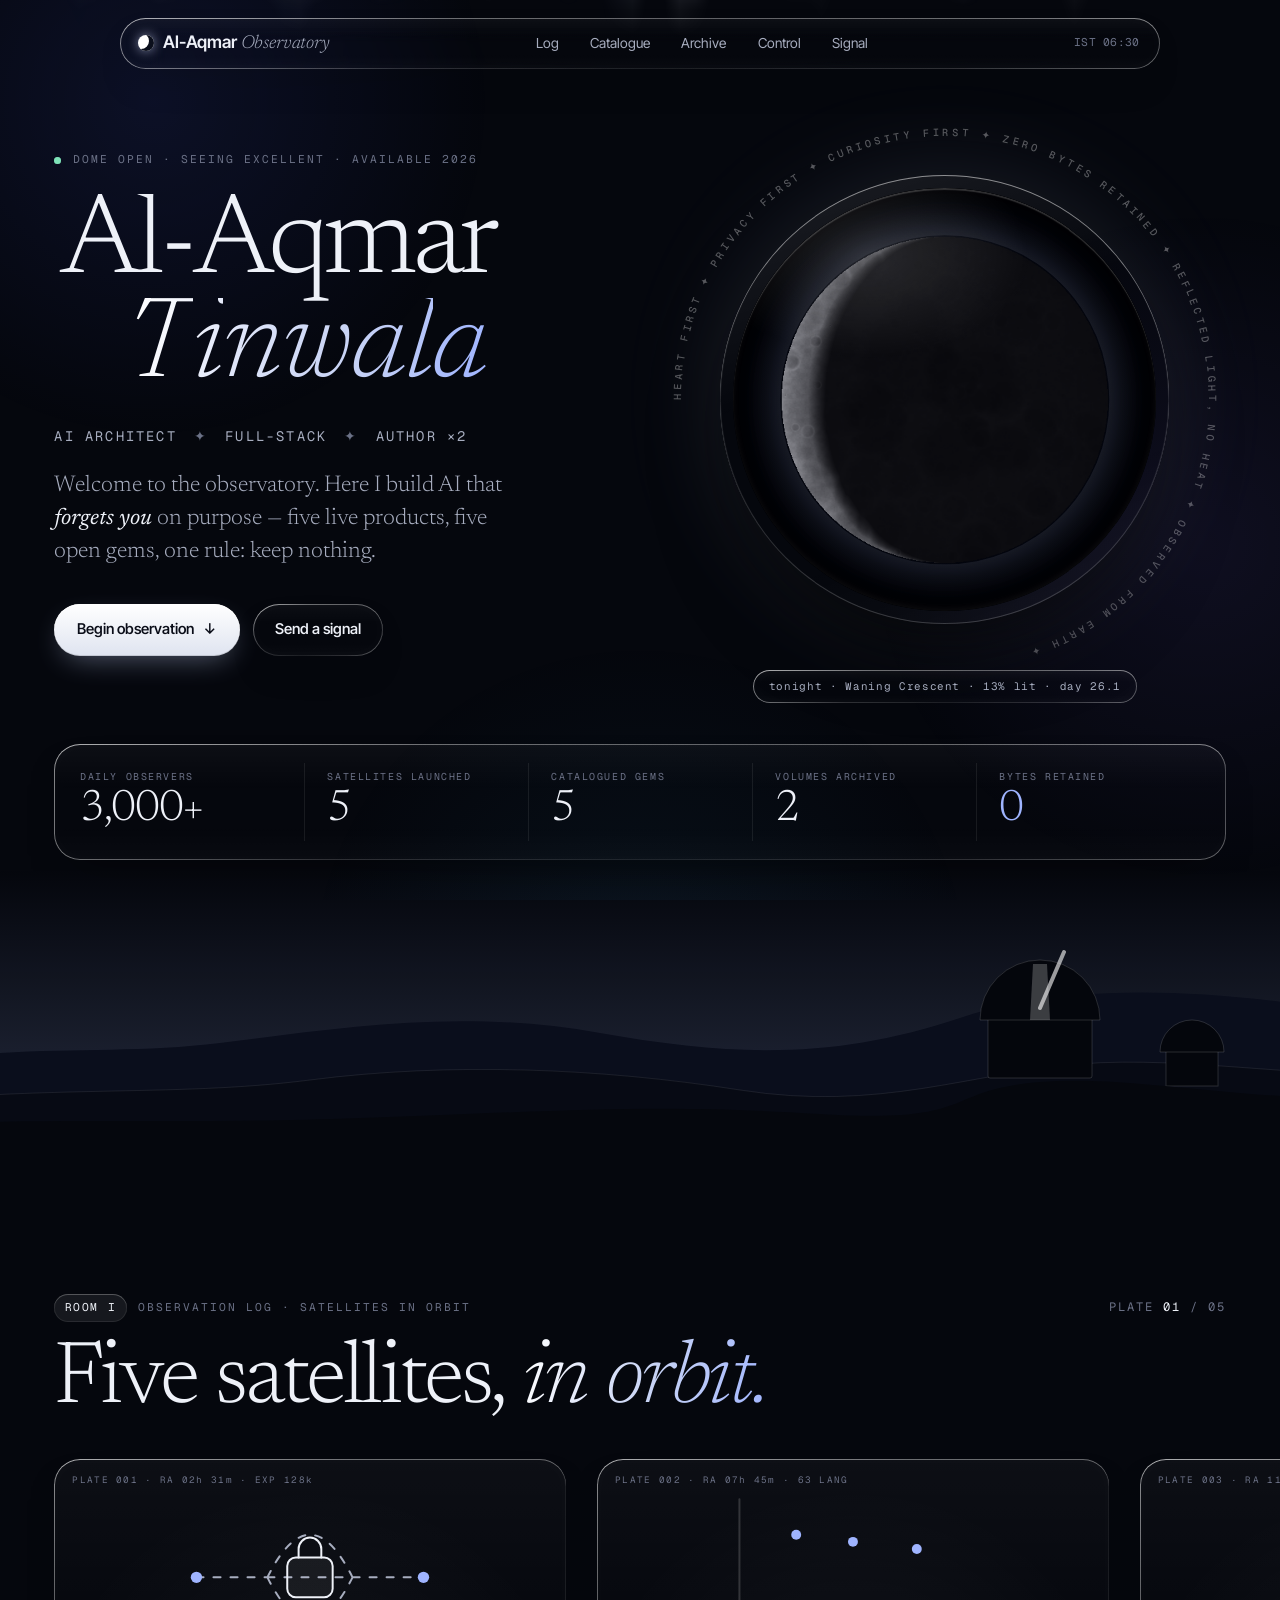
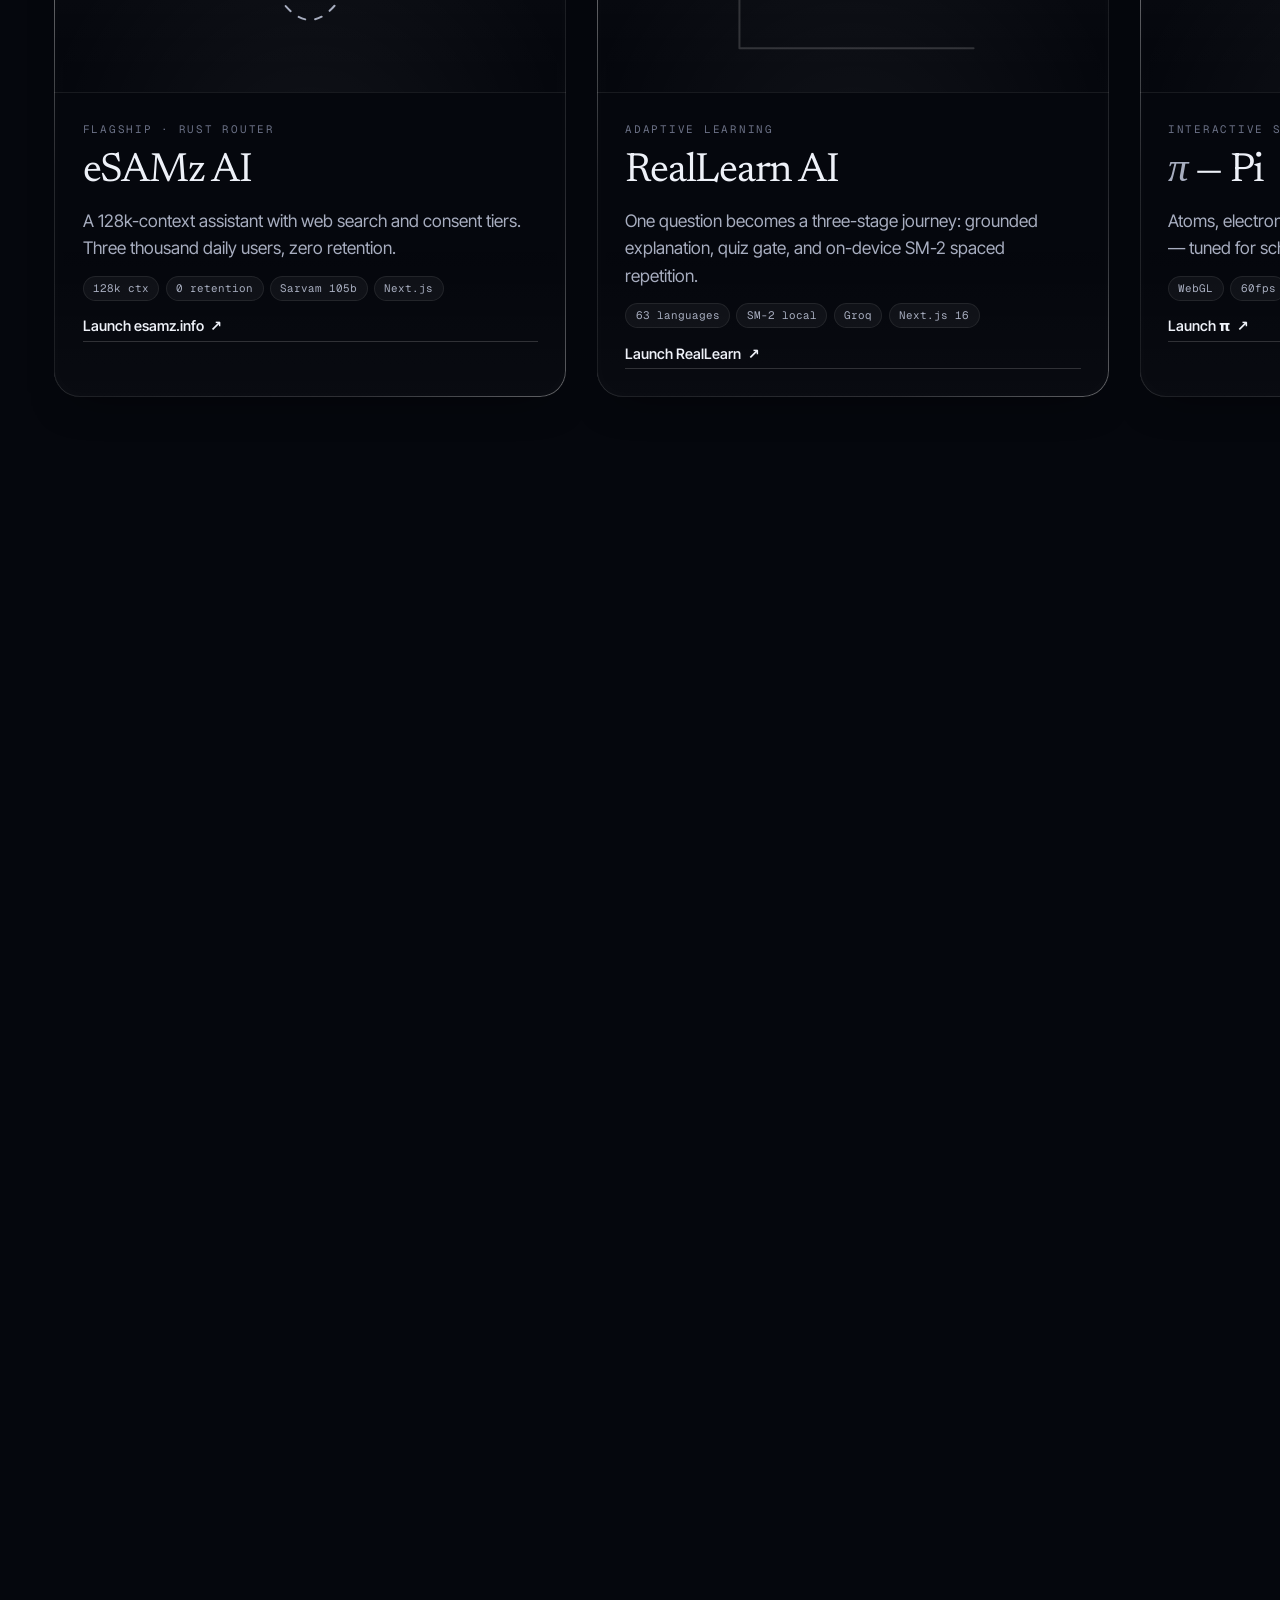
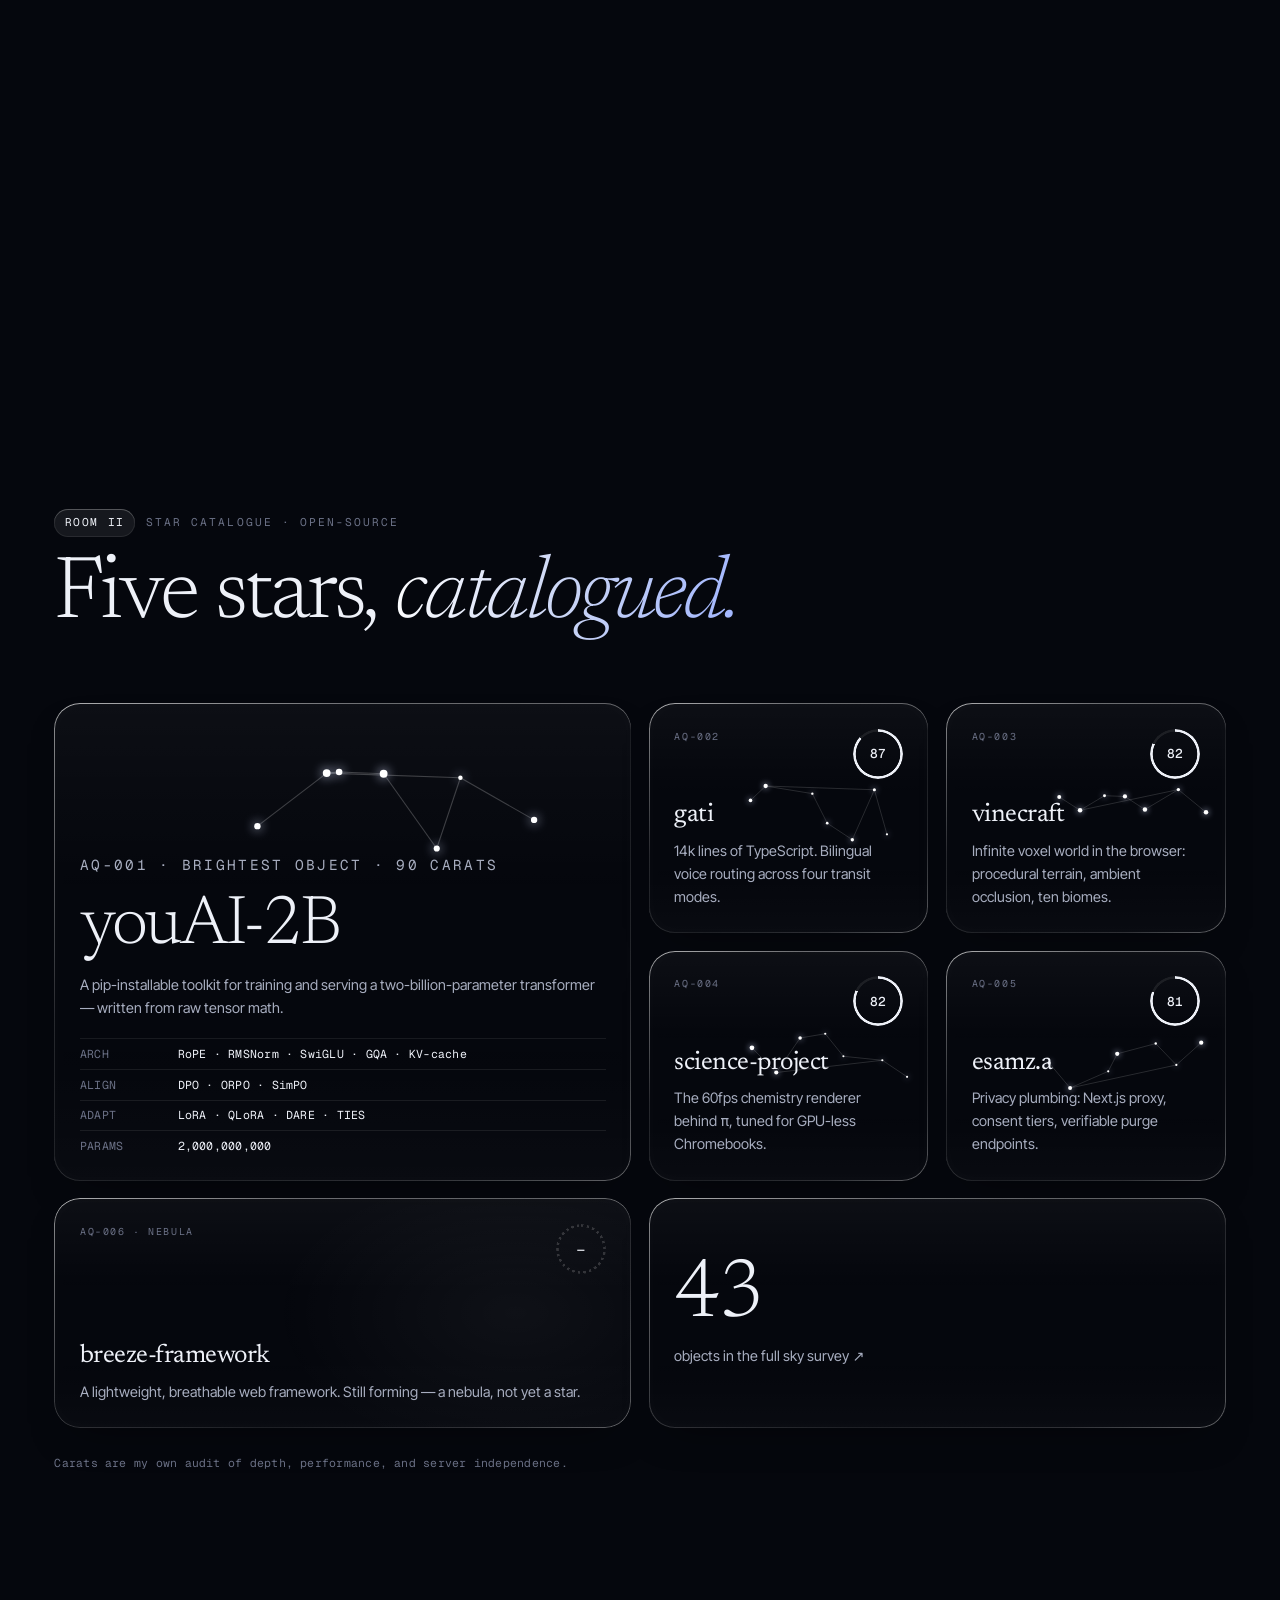
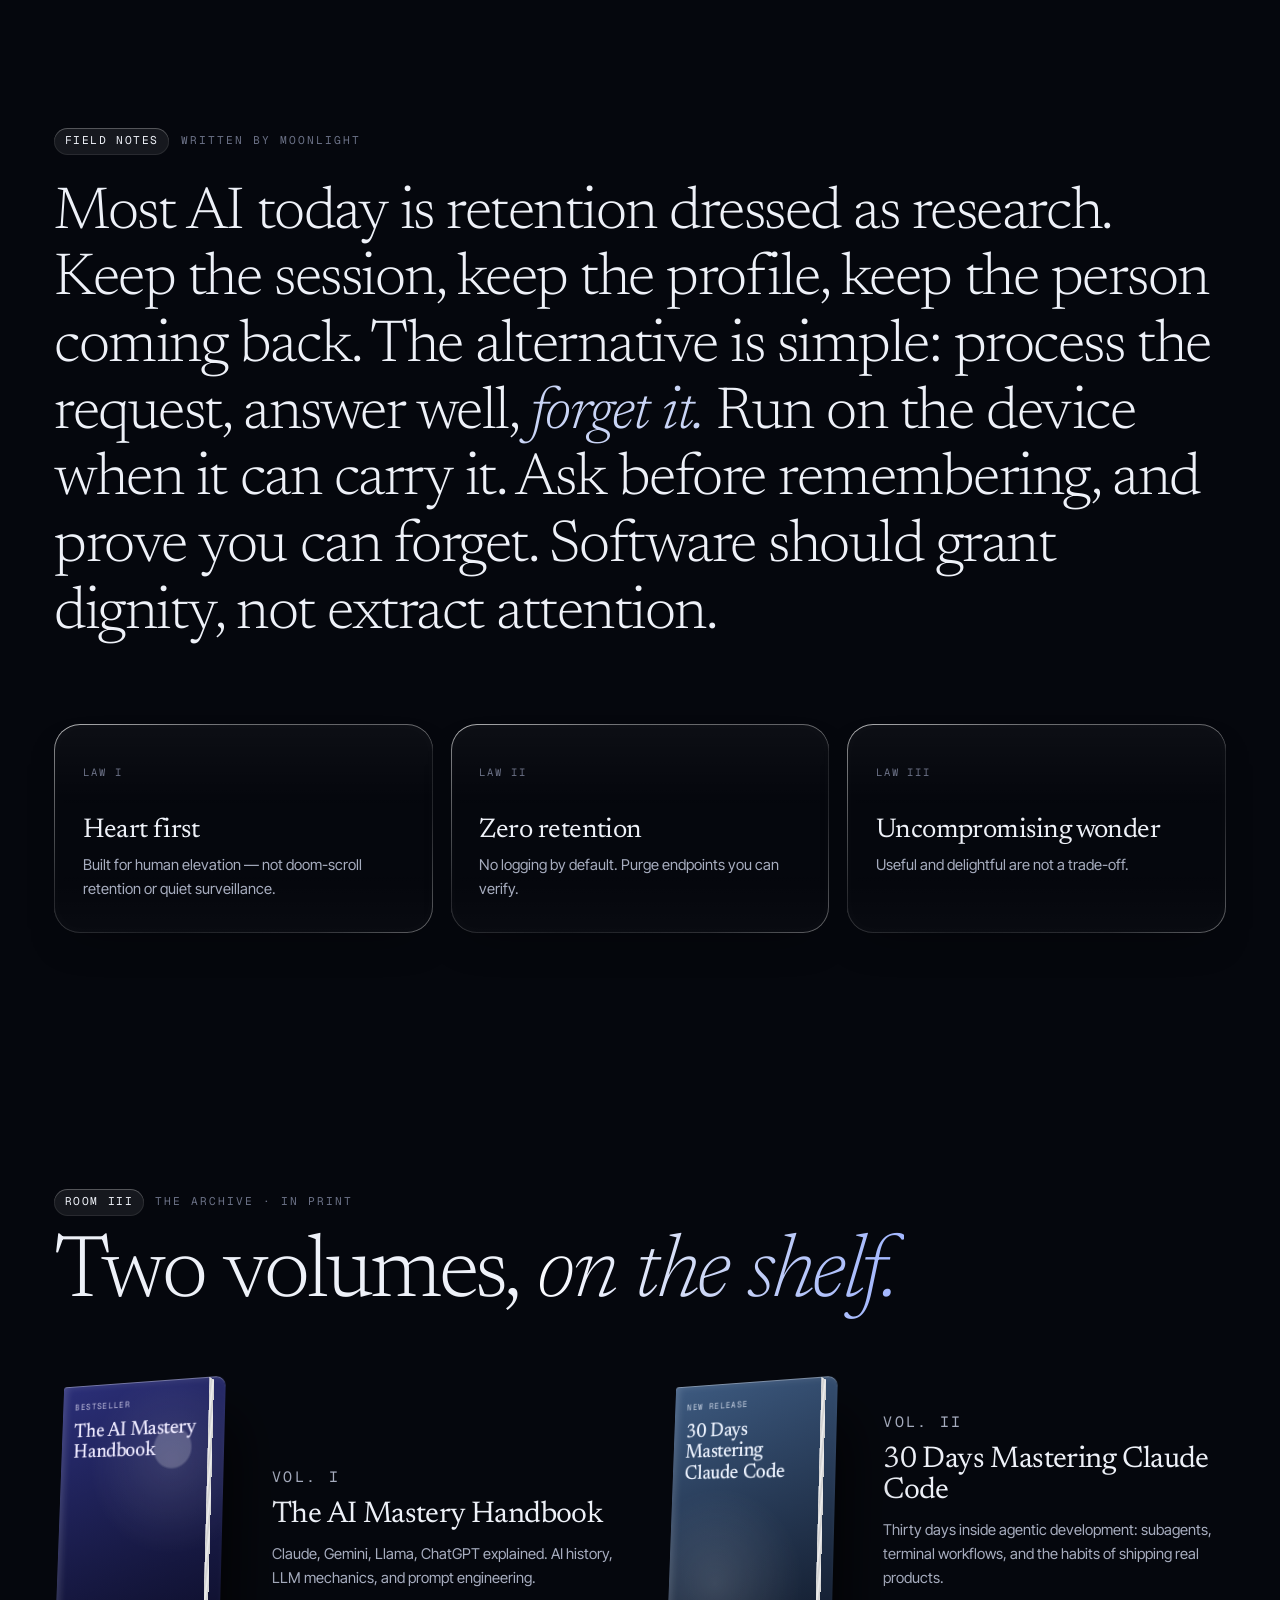
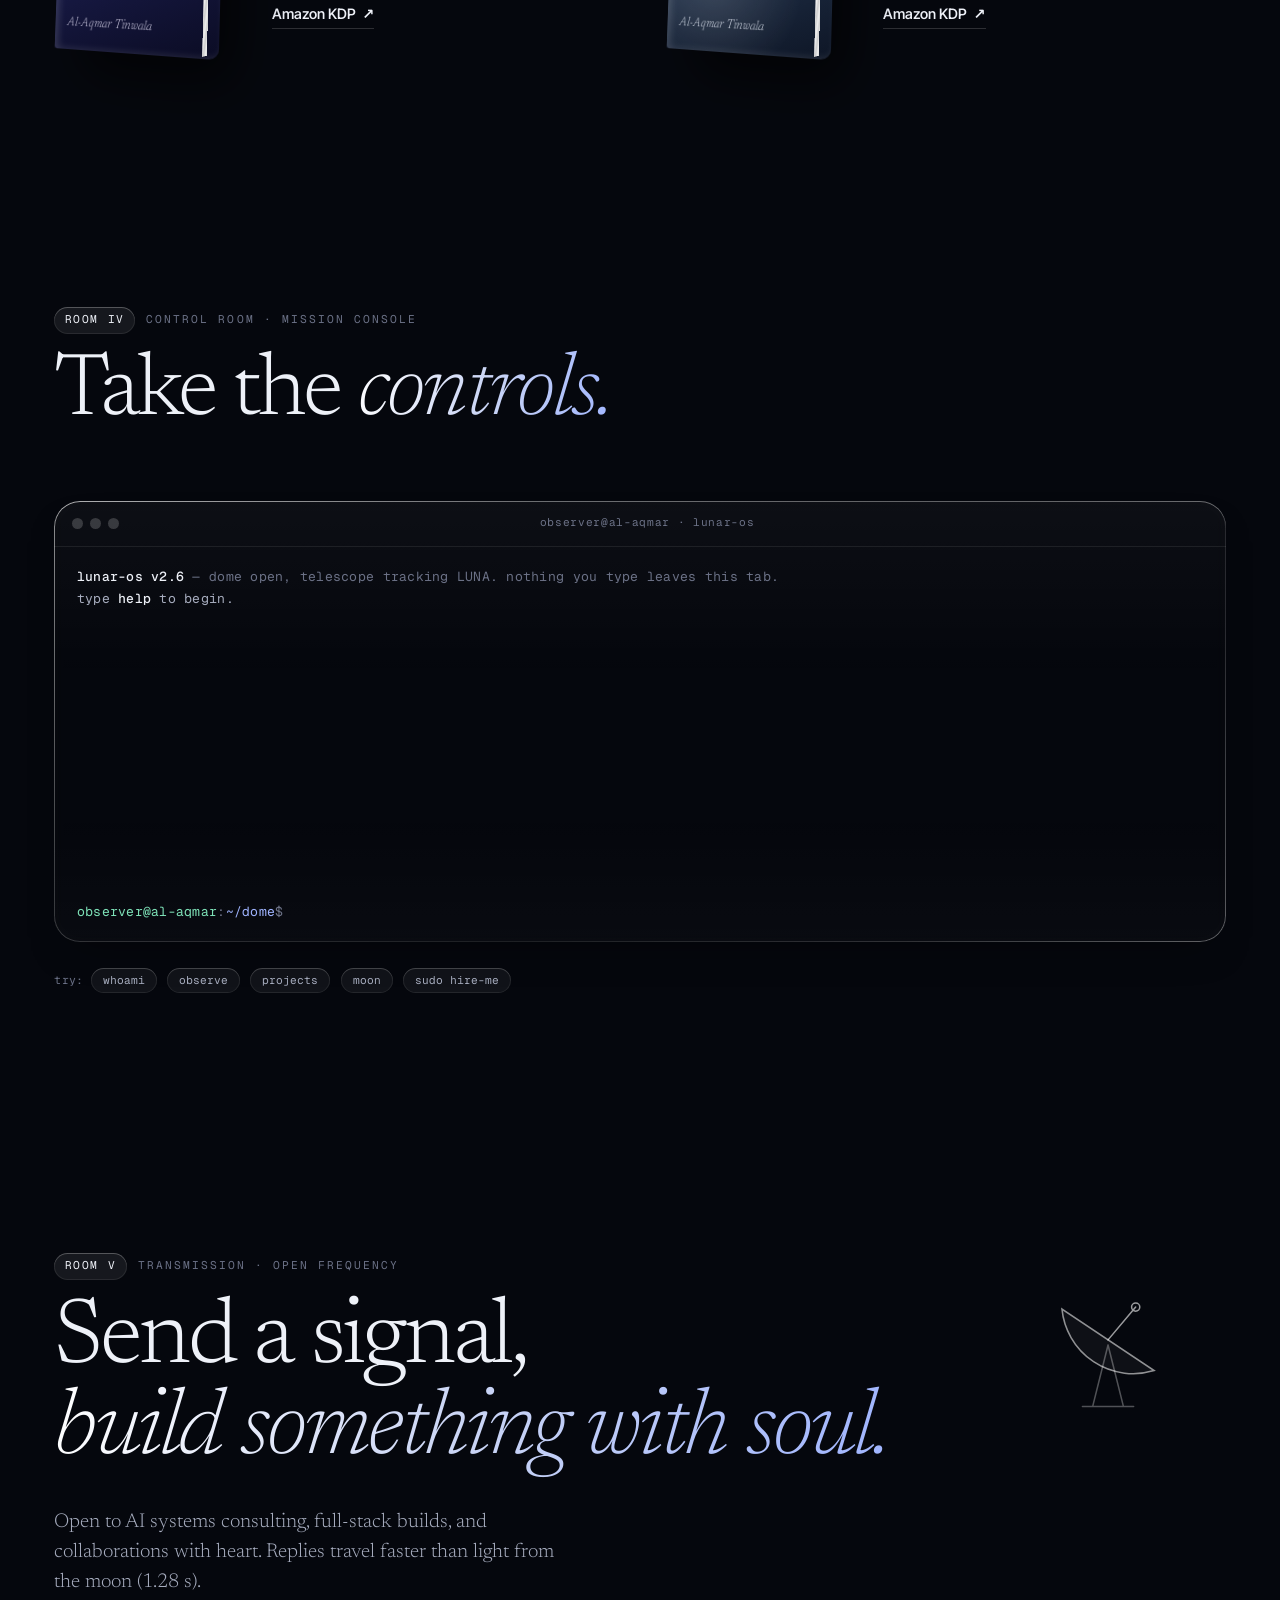
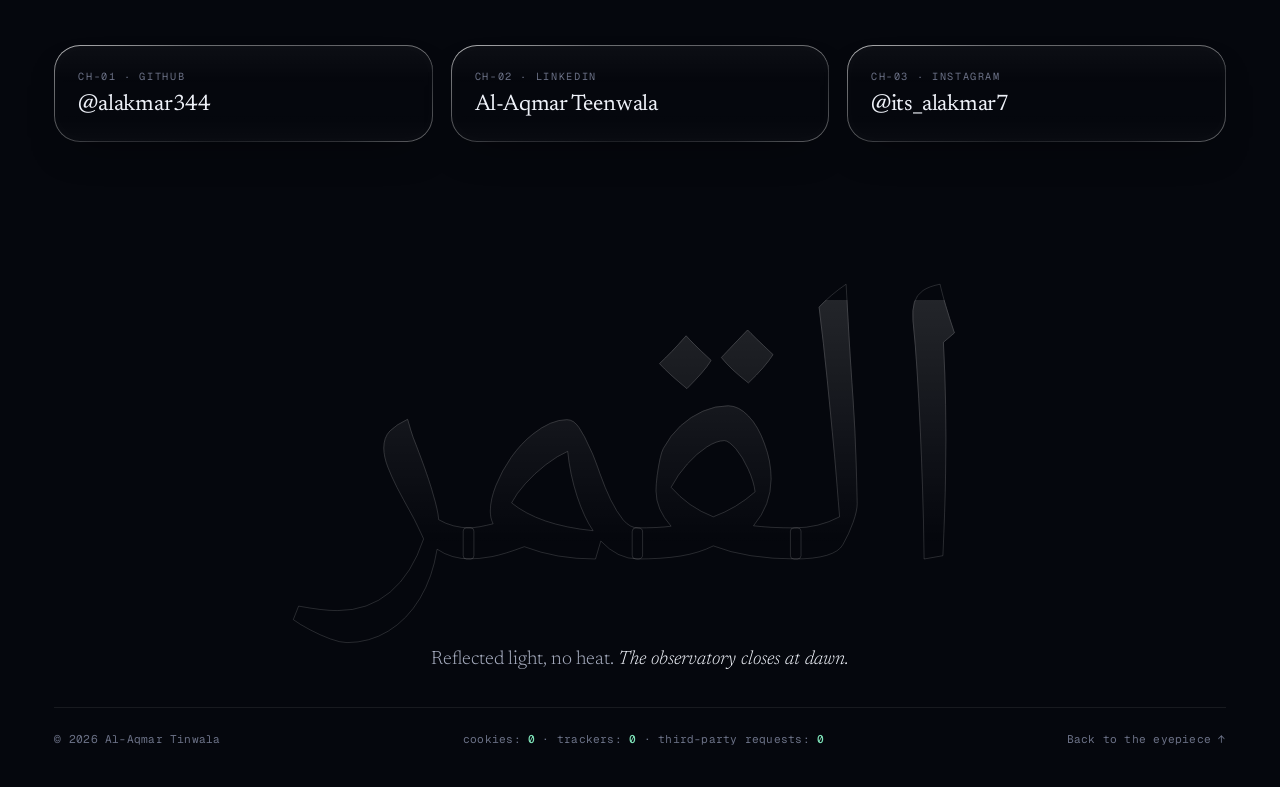
==== commit 41de7962: "Make the site lighter and smoother; switch to clear, untinted glass - Starfield: paint the stars onc" ====
--- a/index.html
+++ b/index.html
@@ -31,15 +31,14 @@
 <a class="skip" href="#main">Skip to content</a>
 
 <!-- ░░ Ambient ░░ -->
-<canvas class="sky" id="sky" aria-hidden="true"></canvas>
+<div class="sky" id="sky" aria-hidden="true"><i class="sky__shoot"></i></div>
 <div class="aura" aria-hidden="true"><i></i><i></i><i></i></div>
 
 <!-- Liquid-glass refraction lens (Chromium only; others get frosted glass) -->
 <svg class="vh" aria-hidden="true" focusable="false">
   <filter id="lg-refract" x="0" y="0" width="100%" height="100%" color-interpolation-filters="sRGB">
-    <feTurbulence type="fractalNoise" baseFrequency="0.008 0.012" numOctaves="2" seed="11" result="n"/>
-    <feGaussianBlur in="n" stdDeviation="2" result="nb"/>
-    <feDisplacementMap in="SourceGraphic" in2="nb" scale="38" xChannelSelector="R" yChannelSelector="G"/>
+    <feTurbulence type="fractalNoise" baseFrequency="0.006 0.01" numOctaves="1" seed="11" result="n"/>
+    <feDisplacementMap in="SourceGraphic" in2="n" scale="30" xChannelSelector="R" yChannelSelector="G"/>
   </filter>
 </svg>
 
--- a/assets/styles.css
+++ b/assets/styles.css
@@ -31,11 +31,10 @@
   --glow: 210 220 255;
   --cool: 159 180 255;
 
-  /* liquid glass */
-  --lg-fill: linear-gradient(180deg, rgba(255, 255, 255, 0.075), rgba(255, 255, 255, 0.025));
-  --lg-blur: blur(16px) saturate(170%);
-  --lg-edge: inset 0 1px 0 rgba(255, 255, 255, 0.28), inset 0 -1px 0 rgba(255, 255, 255, 0.06), inset 0 0 0 1px rgba(255, 255, 255, 0.06);
-  --lg-drop: 0 18px 40px -18px rgba(0, 0, 0, 0.65);
+  /* clear glass — no colour, no frost: only edges, thickness and highlights */
+  --lg-fill: linear-gradient(180deg, rgba(255, 255, 255, 0.035), rgba(255, 255, 255, 0) 40%, rgba(255, 255, 255, 0) 70%, rgba(255, 255, 255, 0.02));
+  --lg-edge: inset 0 1px 0 rgba(255, 255, 255, 0.34), inset 0 -1px 0 rgba(255, 255, 255, 0.08), inset 1px 0 0 rgba(255, 255, 255, 0.06), inset -1px 0 0 rgba(255, 255, 255, 0.06), inset 0 0 18px rgba(255, 255, 255, 0.025);
+  --lg-drop: 0 18px 40px -22px rgba(0, 0, 0, 0.55);
 
   --r: 26px;
   --maxw: 1280px;
@@ -74,12 +73,13 @@
 .accent { color: var(--a2); }
 
 /* ── 4. LIQUID GLASS MATERIAL ────────────────────────────────── */
-/* Clear centre, all the work at the rim: a lit top edge, a bright
-   gradient bevel, a soft specular that follows the pointer. */
+/* Clear, untinted glass: the centre is see-through, all the work is at
+   the rim — a lit top edge, a bright bevel, a soft specular that follows
+   the pointer. No backdrop blur on panels (that was the main source of
+   jank); only floating chrome that overlaps text gets a light, neutral one. */
 .glass {
   position: relative; isolation: isolate;
   background: var(--lg-fill);
-  -webkit-backdrop-filter: var(--lg-blur); backdrop-filter: var(--lg-blur);
   box-shadow: var(--lg-edge), var(--lg-drop);
 }
 .glass::after {
@@ -94,19 +94,34 @@
   opacity: 0; transition: opacity 0.4s var(--ease);
 }
 .glass:hover::before { opacity: 1; }
+/* non-inheriting, so moving the specular doesn't restyle every child */
+@property --mx { syntax: "<length-percentage>"; inherits: false; initial-value: 50%; }
+@property --my { syntax: "<length-percentage>"; inherits: false; initial-value: -40%; }
+/* the nav floats over content, so it gets a light neutral blur for legibility */
+.nav { -webkit-backdrop-filter: blur(6px); backdrop-filter: blur(6px); }
 /* Chromium: real refraction of what sits behind the pill-shaped controls */
-.lg-refract .nav, .lg-refract .scope__phase, .lg-refract .btn--ghost {
-  -webkit-backdrop-filter: url(#lg-refract) blur(6px) saturate(180%); backdrop-filter: url(#lg-refract) blur(6px) saturate(180%);
-}
+.lg-refract .nav { -webkit-backdrop-filter: url(#lg-refract) blur(3px); backdrop-filter: url(#lg-refract) blur(3px); }
+.lg-refract .scope__phase, .lg-refract .btn--ghost { -webkit-backdrop-filter: url(#lg-refract); backdrop-filter: url(#lg-refract); }
 
 /* ── 5. ARRIVAL ──────────────────────────────────────────────── */
 .js main { transition: opacity 1.1s var(--ease), transform 1.1s var(--ease); }
 .js:not(.is-ready) main { opacity: 0; transform: translateY(12px); }
 
 /* ── 6. AMBIENT: stars + aura ────────────────────────────────── */
-.sky { position: fixed; inset: 0; width: 100vw; height: 100vh; z-index: 0; pointer-events: none; }
+.sky { position: fixed; inset: 0; z-index: 0; pointer-events: none; overflow: hidden; contain: strict; }
+/* each depth is painted once; parallax + twinkle run on the compositor */
+.sky__layer { position: absolute; top: 0; left: -40px; will-change: transform, opacity; animation: sky-tw var(--tw, 5s) ease-in-out infinite alternate; animation-delay: var(--td, 0s); }
+@keyframes sky-tw { from { opacity: 1; } to { opacity: var(--tmin, 0.6); } }
+.sky__shoot { position: absolute; left: 0; top: 0; width: 150px; height: 1.2px; border-radius: 1px; opacity: 0; pointer-events: none;
+  background: linear-gradient(270deg, #fff, rgba(255, 255, 255, 0)); transform-origin: 100% 50%; }
+.sky__shoot.go { animation: shoot 0.9s linear forwards; }
+@keyframes shoot {
+  0% { opacity: 0; transform: rotate(var(--a, 18deg)) translateX(0); }
+  10% { opacity: 1; }
+  100% { opacity: 0; transform: rotate(var(--a, 18deg)) translateX(var(--d, 520px)); }
+}
 .aura { position: fixed; inset: 0; z-index: 0; pointer-events: none; overflow: hidden; }
-.aura i { position: absolute; width: 60vmax; height: 60vmax; border-radius: 50%; opacity: 0.5; will-change: transform; animation: drift 38s ease-in-out infinite alternate; }
+.aura i { position: absolute; width: 60vmax; height: 60vmax; border-radius: 50%; opacity: 0.5; animation: drift 38s ease-in-out infinite alternate; }
 .aura i:nth-child(1) { left: -18vmax; top: -22vmax; background: radial-gradient(circle, rgba(76, 96, 255, 0.22), transparent 62%); }
 .aura i:nth-child(2) { right: -24vmax; top: 18vh; background: radial-gradient(circle, rgba(140, 110, 255, 0.16), transparent 62%); animation-duration: 46s; animation-delay: -12s; }
 .aura i:nth-child(3) { left: 20vw; bottom: -36vmax; background: radial-gradient(circle, rgba(60, 170, 220, 0.13), transparent 62%); animation-duration: 54s; animation-delay: -20s; }
@@ -146,8 +161,9 @@
 .section-head h2 em, .contact__big em { font-weight: 250; letter-spacing: -0.03em;
   background: linear-gradient(100deg, #fff, #c9d4f5 50%, var(--a2)); -webkit-background-clip: text; background-clip: text; color: transparent; padding-right: 0.08em; }
 .note { margin-top: 1.6rem; font-size: 0.72rem; color: var(--ink-3); }
-.pulse { width: 7px; height: 7px; border-radius: 50%; background: #7ee2b8; box-shadow: 0 0 0 0 rgba(126, 226, 184, 0.5); animation: pulse 2.4s infinite; }
-@keyframes pulse { 70%, 100% { box-shadow: 0 0 0 9px rgba(126, 226, 184, 0); } }
+.pulse { position: relative; width: 7px; height: 7px; border-radius: 50%; background: #7ee2b8; }
+.pulse::after { content: ""; position: absolute; inset: 0; border-radius: 50%; background: rgba(126, 226, 184, 0.5); animation: pulse 2.4s infinite; }
+@keyframes pulse { 0% { transform: scale(1); opacity: 1; } 70%, 100% { transform: scale(3.6); opacity: 0; } }
 
 .btn { display: inline-flex; align-items: center; gap: 0.6rem; padding: 0.9rem 1.4rem; border-radius: 999px; font-weight: 550; font-size: 0.93rem; transition: transform 0.3s var(--ease), box-shadow 0.3s, background 0.3s, color 0.3s; }
 .btn:hover { transform: translateY(-2px); }
@@ -161,9 +177,9 @@
 .card__link:hover, .book:hover .card__link { color: #fff; border-color: #fff; }
 
 /* reveal primitives */
-.js .split .ch { display: inline-block; transform: translateY(105%); opacity: 0; filter: blur(8px); transition: transform 0.8s var(--ease), opacity 0.8s var(--ease), filter 0.8s var(--ease); transition-delay: calc(var(--i) * 32ms + 0.1s); }
+.js .split .ch { display: inline-block; transform: translateY(105%); opacity: 0; filter: blur(4px); transition: transform 0.8s var(--ease), opacity 0.8s var(--ease), filter 0.8s var(--ease); transition-delay: calc(var(--i) * 32ms + 0.1s); }
 .is-ready .split .ch { transform: none; opacity: 1; filter: none; }
-.js .reveal-words .w { display: inline-block; opacity: 0; transform: translateY(0.35em); filter: blur(8px); transition: opacity 0.7s var(--ease), transform 0.7s var(--ease), filter 0.7s var(--ease); transition-delay: calc(var(--i) * 50ms); }
+.js .reveal-words .w { display: inline-block; opacity: 0; transform: translateY(0.35em); filter: blur(4px); transition: opacity 0.7s var(--ease), transform 0.7s var(--ease), filter 0.7s var(--ease); transition-delay: calc(var(--i) * 50ms); }
 .reveal-words.is-in .w { opacity: 1; transform: none; filter: none; }
 
 /* ── 9. HERO — the eyepiece ──────────────────────────────────── */
@@ -195,14 +211,13 @@
 @keyframes spin { to { transform: rotate(360deg); } }
 .scope__barrel {
   position: relative; width: 80%; aspect-ratio: 1; border-radius: 50%; padding: 2.4%;
-  background: linear-gradient(160deg, rgba(255, 255, 255, 0.14), rgba(255, 255, 255, 0.02) 45%, rgba(255, 255, 255, 0.08));
-  -webkit-backdrop-filter: blur(10px); backdrop-filter: blur(10px);
-  box-shadow: inset 0 1px 0 rgba(255, 255, 255, 0.4), inset 0 0 0 1px rgba(255, 255, 255, 0.1), 0 40px 90px -30px rgba(0, 0, 0, 0.9), 0 0 120px -20px rgb(var(--cool) / 0.3);
-}
-.js .scope__barrel { animation: float 8s ease-in-out infinite; }
+  background: linear-gradient(160deg, rgba(255, 255, 255, 0.1), rgba(255, 255, 255, 0) 40%, rgba(255, 255, 255, 0) 70%, rgba(255, 255, 255, 0.05));
+  box-shadow: inset 0 1px 0 rgba(255, 255, 255, 0.45), inset 0 -1px 0 rgba(255, 255, 255, 0.1), inset 0 0 0 1px rgba(255, 255, 255, 0.1), 0 40px 90px -30px rgba(0, 0, 0, 0.9), 0 0 120px -20px rgb(var(--glow) / 0.18);
+}
+.js .scope__barrel { animation: float 8s ease-in-out infinite; will-change: transform; }
 @keyframes float { 50% { transform: translateY(-8px); } }
 .scope__lens { position: relative; width: 100%; height: 100%; border-radius: 50%; overflow: hidden; background: radial-gradient(circle at 50% 50%, #0b1020, #020308 75%); box-shadow: inset 0 0 40px 8px rgba(0, 0, 0, 0.9); isolation: isolate; }
-.scope__moon { position: absolute; left: 50%; top: 50%; width: 78%; aspect-ratio: 1; translate: -50% -50%; touch-action: pan-y; cursor: grab; filter: drop-shadow(0 0 40px rgb(var(--glow) / 0.22)); }
+.scope__moon { position: absolute; left: 50%; top: 50%; width: 78%; aspect-ratio: 1; translate: -50% -50%; touch-action: pan-y; cursor: grab; border-radius: 50%; box-shadow: 0 0 40px rgb(var(--glow) / 0.2); }
 .scope__moon:active { cursor: grabbing; }
 .scope__glass { position: absolute; inset: 0; z-index: 3; pointer-events: none; border-radius: 50%;
   background: radial-gradient(55% 35% at 32% 16%, rgba(255, 255, 255, 0.12), transparent 70%), radial-gradient(circle, transparent 64%, rgba(0, 0, 0, 0.6) 100%);
@@ -247,13 +262,13 @@
 .section-head__top { display: flex; justify-content: space-between; align-items: center; gap: 1rem; }
 .works__counter { font-size: 0.76rem; letter-spacing: 0.16em; color: var(--ink-3); }
 .works__counter span { color: var(--ink); }
-.works__track { display: flex; gap: clamp(1.2rem, 2.4vw, 2.2rem); padding: 0 max(var(--gut), calc((100vw - var(--maxw)) / 2 + var(--gut))); will-change: transform; width: max-content; }
+.works__track { display: flex; contain: layout style; gap: clamp(1.2rem, 2.4vw, 2.2rem); padding: 0 max(var(--gut), calc((100vw - var(--maxw)) / 2 + var(--gut))); will-change: transform; width: max-content; }
 .card { flex: 0 0 auto; width: clamp(320px, 40vw, 540px); border-radius: var(--r); overflow: hidden; transition: transform 0.5s var(--ease); }
 .card:hover { transform: translateY(-4px); }
 .card__art {
   position: relative; height: clamp(170px, 26vh, 240px); display: grid; place-items: center; overflow: hidden;
   border-bottom: 1px solid var(--line);
-  background: radial-gradient(circle at 50% 130%, rgb(var(--cool) / 0.14), transparent 70%);
+  background: radial-gradient(circle at 50% 130%, rgba(255, 255, 255, 0.05), transparent 70%);
 }
 .plate { position: absolute; top: 14px; left: 18px; font-size: 0.58rem; letter-spacing: 0.14em; color: var(--ink-3); }
 .card__art svg { width: 66%; height: 84%; overflow: visible; fill: none; stroke: var(--ink-2); stroke-width: 1.4; stroke-linecap: round; }
@@ -327,7 +342,7 @@
 .tile.is-in .gauge { --fill: var(--v); }
 .gauge--uncut::before { background: repeating-conic-gradient(var(--line-2) 0 6deg, transparent 6deg 14deg); animation: spin 14s linear infinite; }
 .tile--all, .tile--uncut { grid-column: span 2; }
-.tile--uncut { background: radial-gradient(60% 90% at 80% 50%, rgb(var(--cool) / 0.12), transparent 70%), var(--lg-fill); }
+.tile--uncut { background: radial-gradient(60% 90% at 80% 50%, rgba(255, 255, 255, 0.045), transparent 70%), var(--lg-fill); }
 .tile--all { justify-content: center; }
 .tile__big { font: 300 clamp(3.8rem, 2rem + 4vw, 6.2rem)/0.9 var(--serif); letter-spacing: -0.04em; }
 @media (max-width: 980px) { .bento { grid-template-columns: repeat(2, 1fr); } }
@@ -372,7 +387,7 @@
 @media (max-width: 900px) { .shelf { grid-template-columns: 1fr; } }
 
 /* ── 15. CONTROL ROOM ────────────────────────────────────────── */
-.term { border-radius: var(--r); overflow: hidden; background: linear-gradient(180deg, rgba(255, 255, 255, 0.06), rgba(8, 10, 20, 0.55)); }
+.term { border-radius: var(--r); overflow: hidden; background: var(--lg-fill); -webkit-backdrop-filter: blur(4px); backdrop-filter: blur(4px); }
 .term__bar { display: flex; align-items: center; gap: 7px; padding: 0.85rem 1.1rem; border-bottom: 1px solid var(--line); }
 .term__bar i { width: 11px; height: 11px; border-radius: 50%; background: rgba(255, 255, 255, 0.18); }
 .term__bar span { margin: 0 auto; font-size: 0.7rem; color: var(--ink-3); transform: translateX(-20px); letter-spacing: 0.06em; }
@@ -418,6 +433,9 @@
 .foot__row b { color: #7ee2b8; font-weight: 500; }
 .foot__row a:hover { color: var(--ink); }
 
+/* off-screen art stops animating (see main.js) */
+.is-off, .is-off * { animation-play-state: paused !important; }
+
 /* ── 17. MOTION SAFETY ───────────────────────────────────────── */
 @media (prefers-reduced-motion: reduce) {
   *, *::before, *::after { animation-duration: 0.001ms !important; animation-iteration-count: 1 !important; transition-duration: 0.001ms !important; transition-delay: 0s !important; }
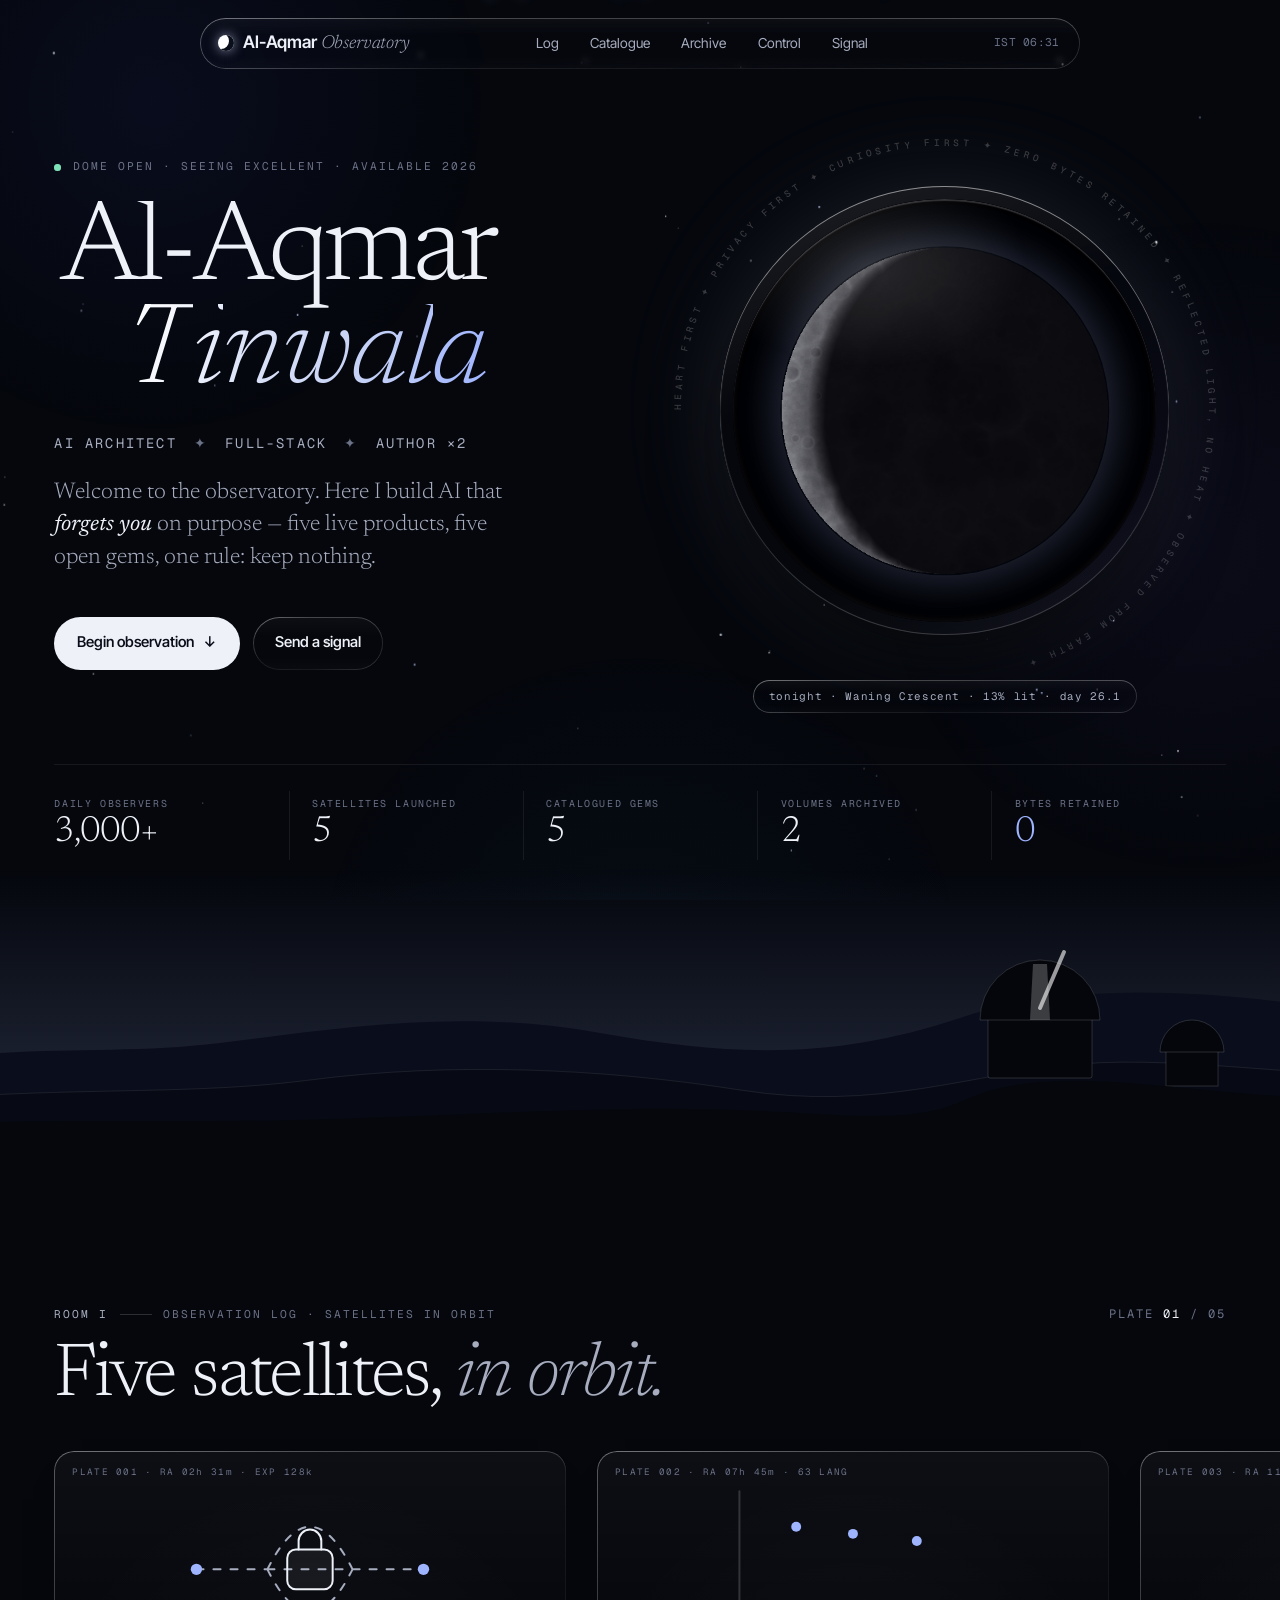
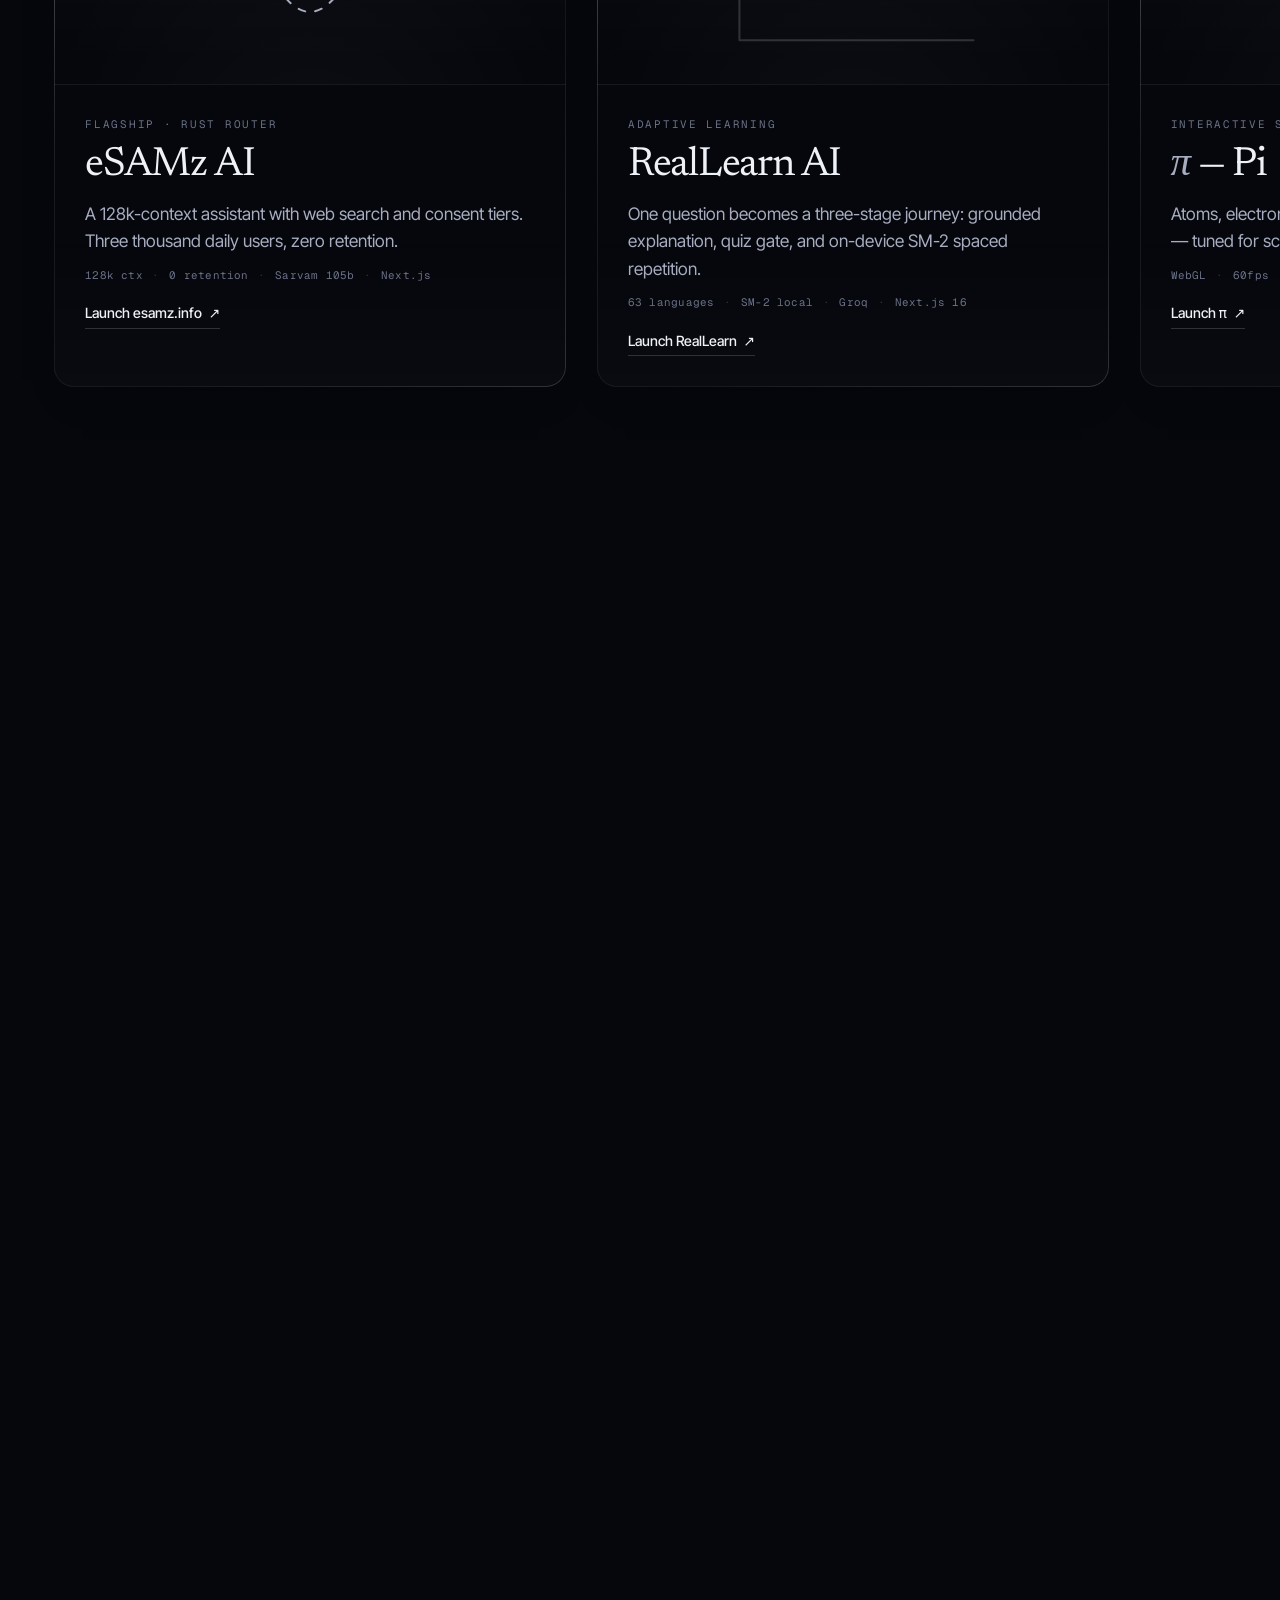
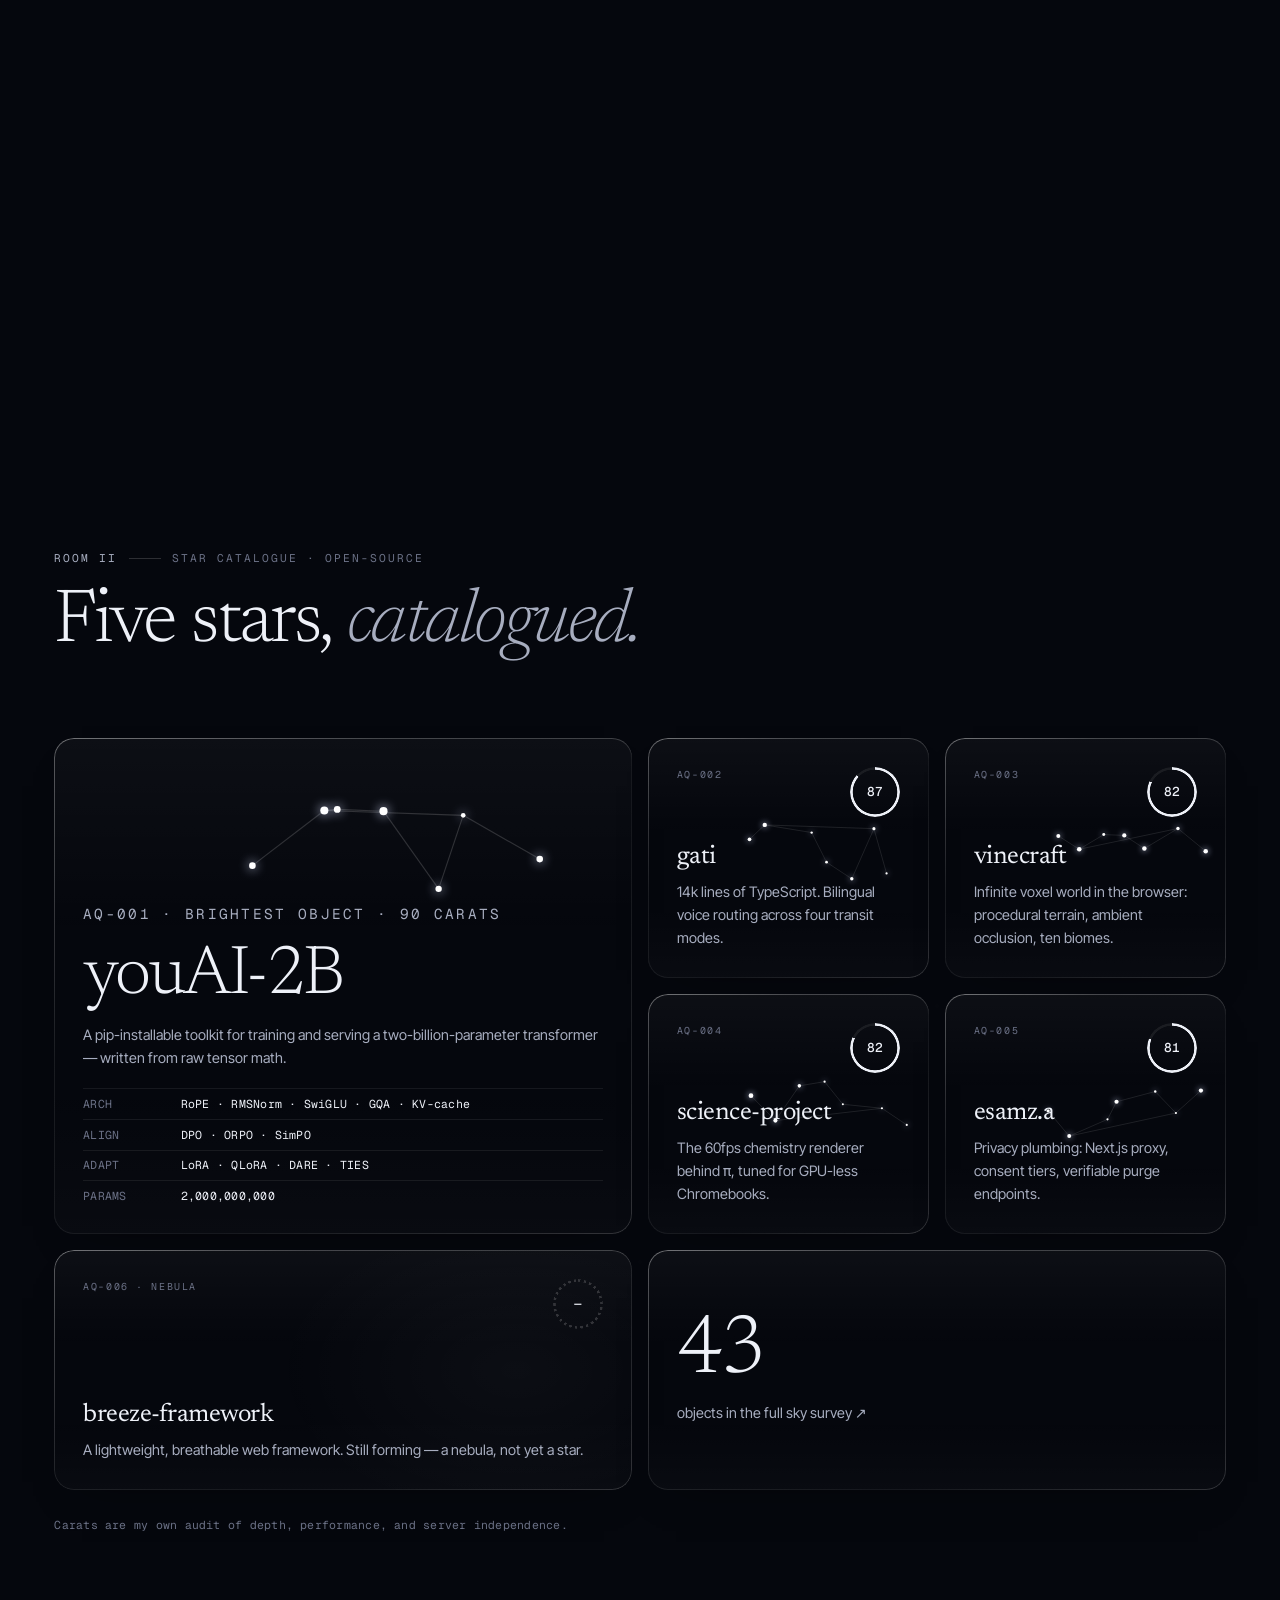
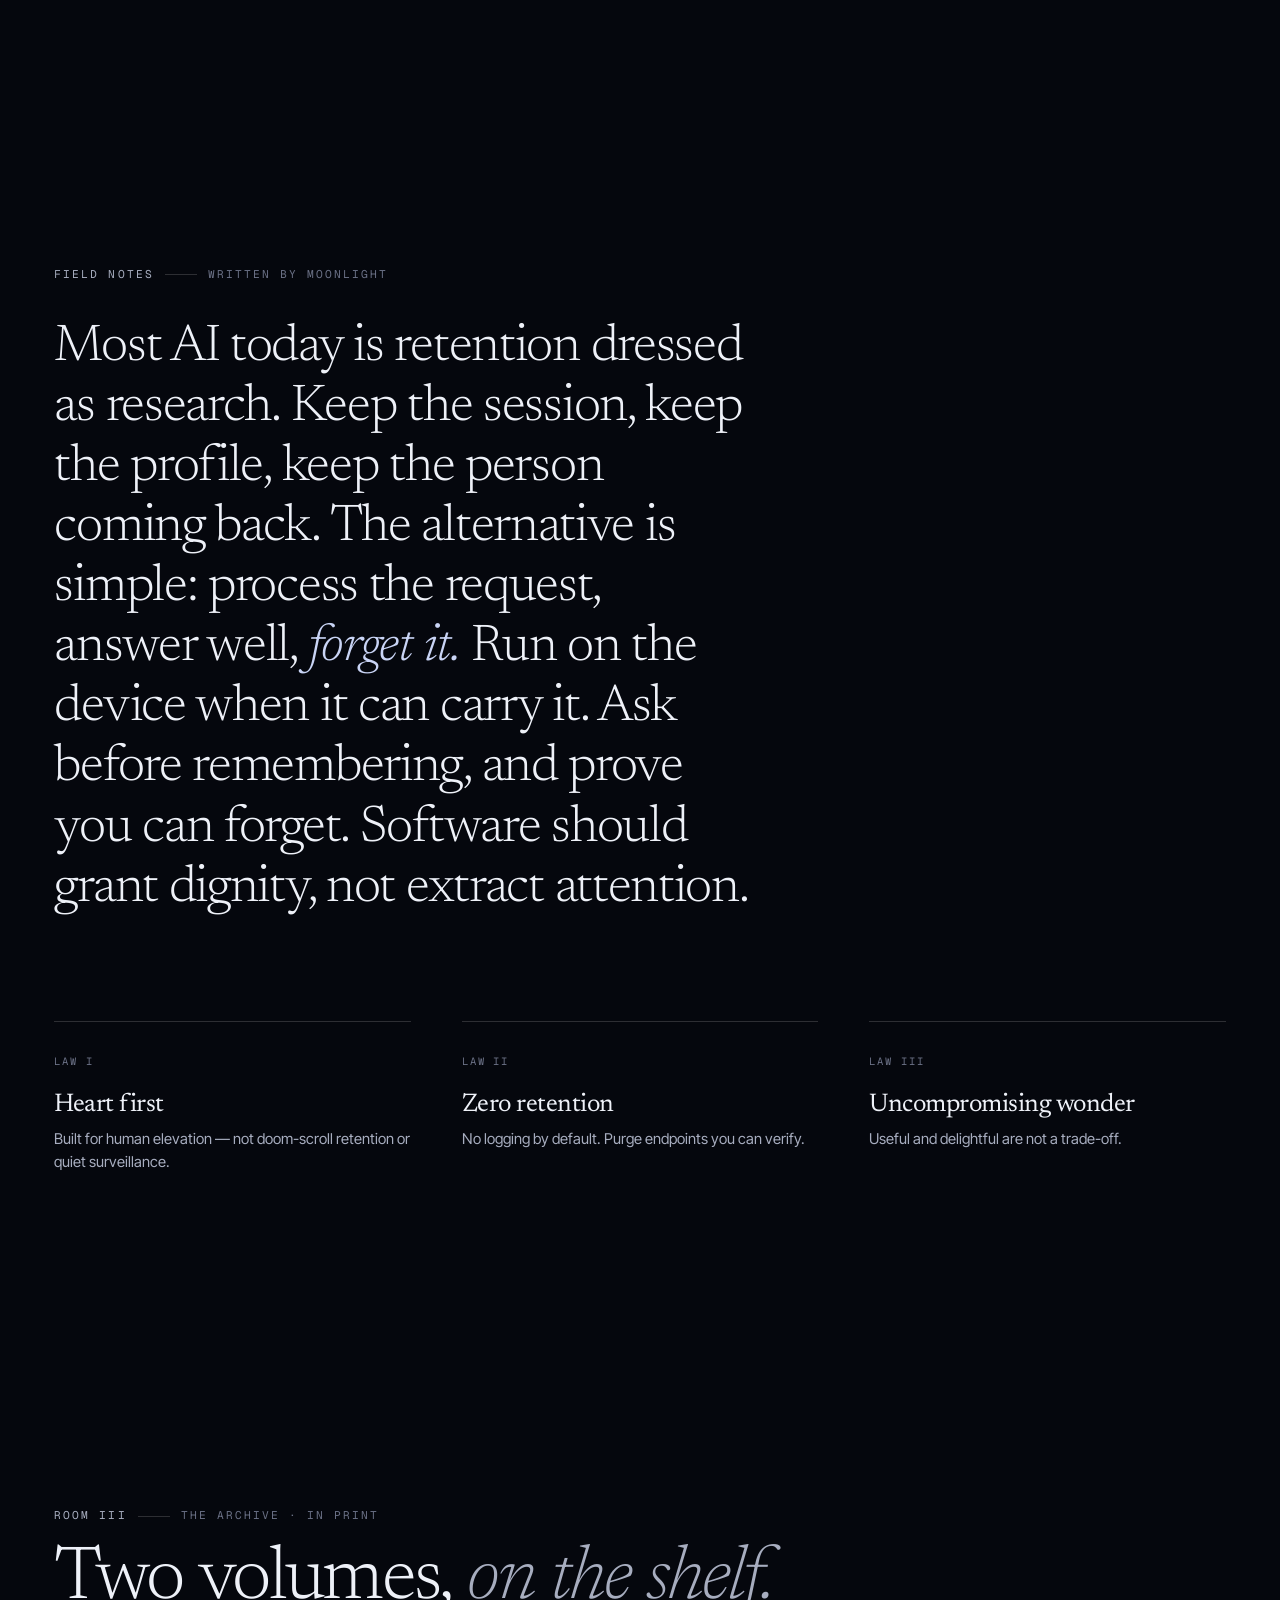
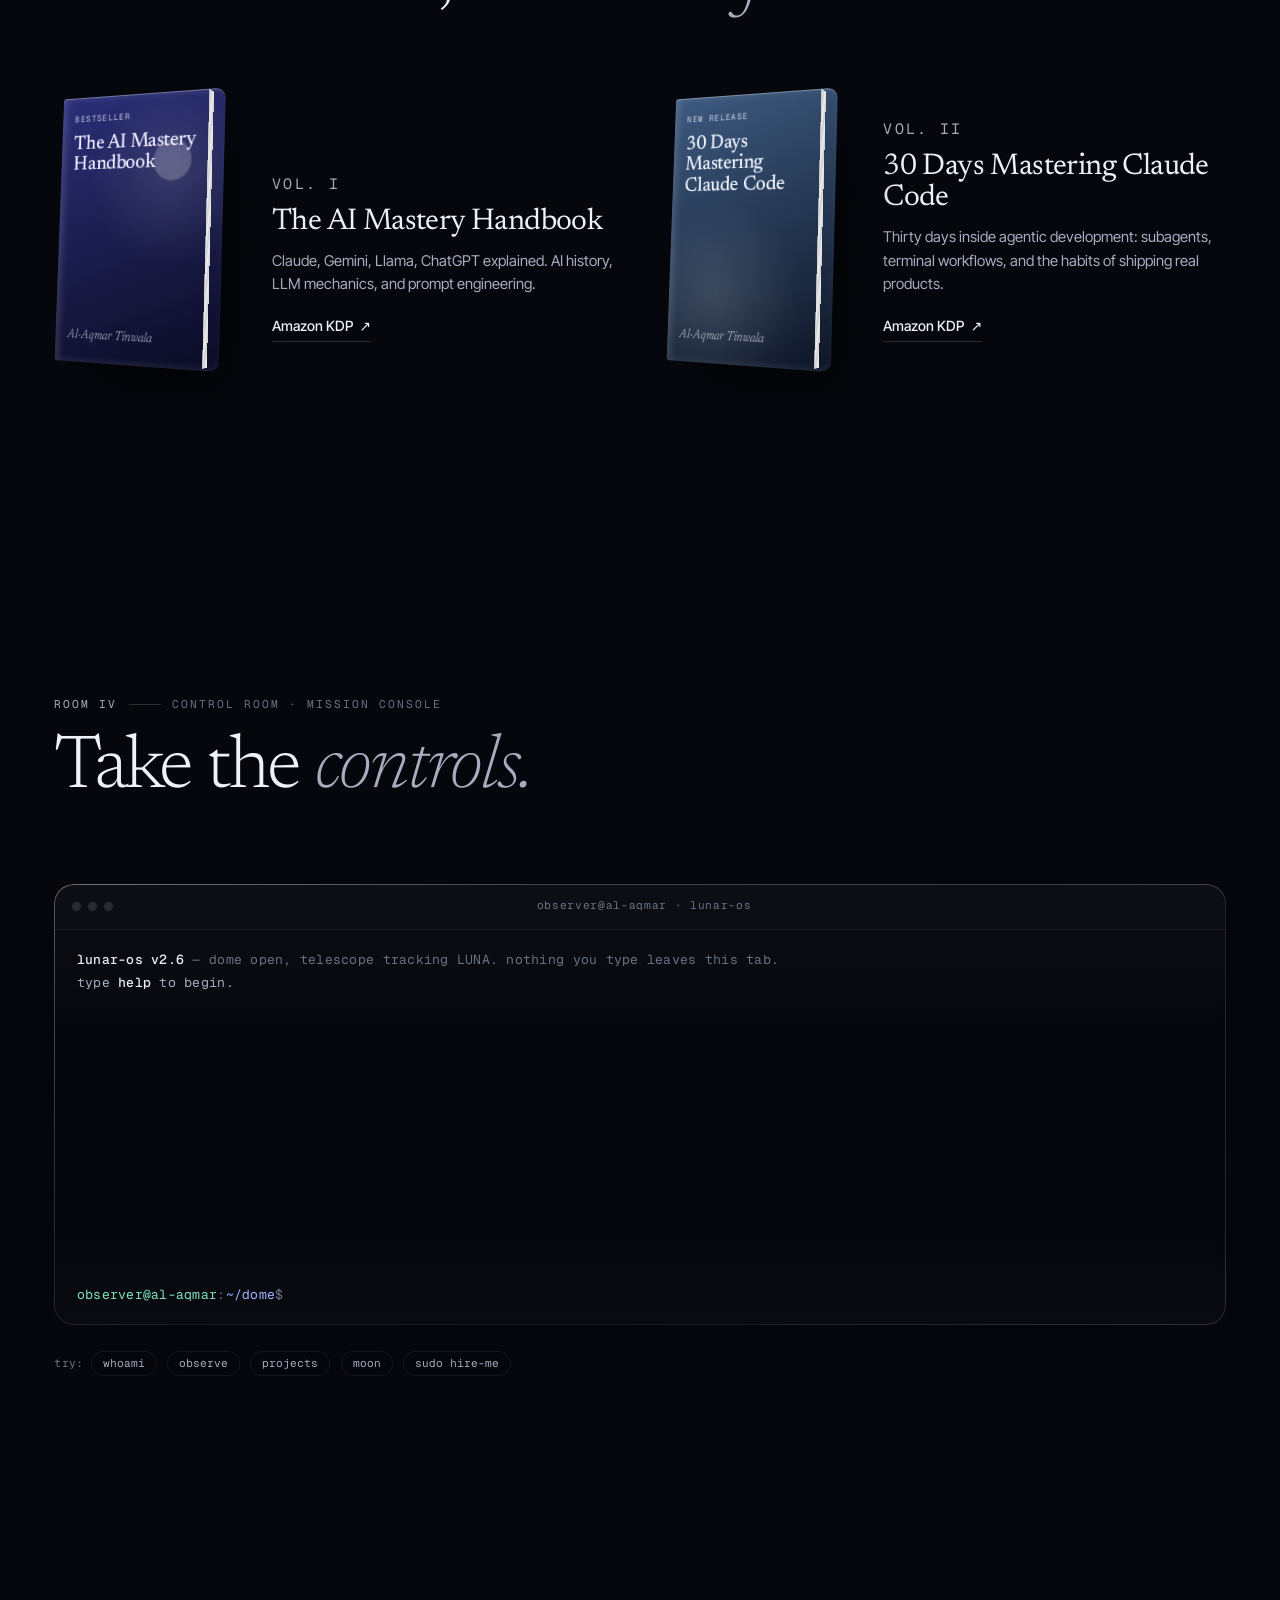
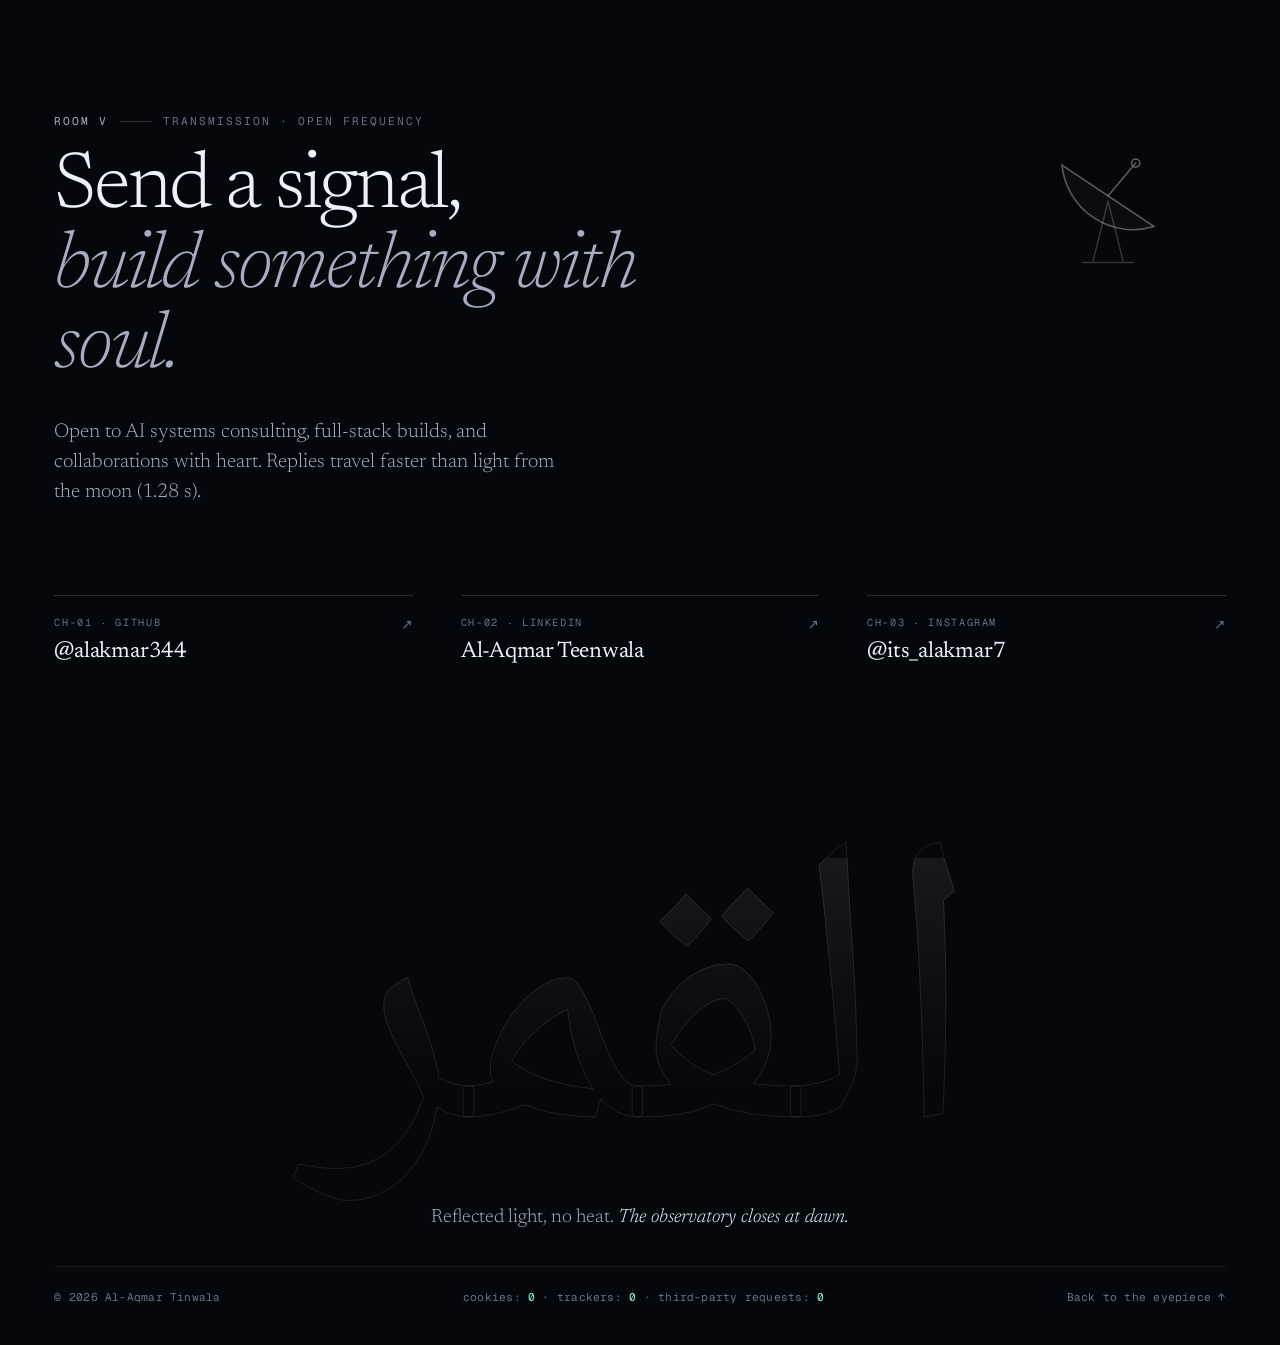
==== commit 4351836d: "Minimalist refinement: quieter glass, editorial hairlines, more whitespace Keep the signature pieces" ====
--- a/index.html
+++ b/index.html
@@ -93,7 +93,7 @@
     </div>
   </div>
 
-  <dl class="hero__stats glass">
+  <dl class="hero__stats">
     <div><dt>Daily observers</dt><dd><span data-count="3000">0</span>+</dd></div>
     <div><dt>Satellites launched</dt><dd><span data-count="5">0</span></dd></div>
     <div><dt>Catalogued gems</dt><dd><span data-count="5">0</span></dd></div>
@@ -292,9 +292,9 @@
   <h2 id="manifesto-h" class="vh">Manifesto</h2>
   <p class="manifesto__text" id="manifesto">Most AI today is retention dressed as research. Keep the session, keep the profile, keep the person coming back. The alternative is simple: process the request, answer well, <em>forget it.</em> Run on the device when it can carry it. Ask before remembering, and prove you can forget. Software should grant dignity, not extract attention.</p>
   <div class="principles">
-    <div class="principle glass"><span class="principle__n mono">Law I</span><h3>Heart first</h3><p>Built for human elevation — not doom-scroll retention or quiet surveillance.</p></div>
-    <div class="principle glass"><span class="principle__n mono">Law II</span><h3>Zero retention</h3><p>No logging by default. Purge endpoints you can verify.</p></div>
-    <div class="principle glass"><span class="principle__n mono">Law III</span><h3>Uncompromising wonder</h3><p>Useful and delightful are not a trade-off.</p></div>
+    <div class="principle"><span class="principle__n mono">Law I</span><h3>Heart first</h3><p>Built for human elevation — not doom-scroll retention or quiet surveillance.</p></div>
+    <div class="principle"><span class="principle__n mono">Law II</span><h3>Zero retention</h3><p>No logging by default. Purge endpoints you can verify.</p></div>
+    <div class="principle"><span class="principle__n mono">Law III</span><h3>Uncompromising wonder</h3><p>Useful and delightful are not a trade-off.</p></div>
   </div>
 </section>
 
@@ -366,9 +366,9 @@
   </h2>
   <p class="contact__lede">Open to AI systems consulting, full-stack builds, and collaborations with heart. Replies travel faster than light from the moon (1.28 s).</p>
   <div class="socials">
-    <a class="glass" href="https://github.com/alakmar344" target="_blank" rel="noopener noreferrer"><span class="mono">CH-01 · GitHub</span><b>@alakmar344</b><span class="vh"> (opens in a new tab)</span></a>
-    <a href="https://www.linkedin.com/in/alakmar-teenwala-054067393" target="_blank" rel="noopener noreferrer" class="glass"><span class="mono">CH-02 · LinkedIn</span><b>Al-Aqmar Teenwala</b><span class="vh"> (opens in a new tab)</span></a>
-    <a href="https://instagram.com/its_alakmar7" target="_blank" rel="noopener noreferrer" class="glass"><span class="mono">CH-03 · Instagram</span><b>@its_alakmar7</b><span class="vh"> (opens in a new tab)</span></a>
+    <a href="https://github.com/alakmar344" target="_blank" rel="noopener noreferrer"><span class="mono">CH-01 · GitHub</span><b>@alakmar344</b><span class="vh"> (opens in a new tab)</span></a>
+    <a href="https://www.linkedin.com/in/alakmar-teenwala-054067393" target="_blank" rel="noopener noreferrer"><span class="mono">CH-02 · LinkedIn</span><b>Al-Aqmar Teenwala</b><span class="vh"> (opens in a new tab)</span></a>
+    <a href="https://instagram.com/its_alakmar7" target="_blank" rel="noopener noreferrer"><span class="mono">CH-03 · Instagram</span><b>@its_alakmar7</b><span class="vh"> (opens in a new tab)</span></a>
   </div>
 </section>
 
--- a/assets/styles.css
+++ b/assets/styles.css
@@ -21,7 +21,7 @@
   --ink: #eef1f8;
   --ink-2: #a7adbf;
   --ink-3: #6b7186;
-  --line: rgba(255, 255, 255, 0.08);
+  --line: rgba(255, 255, 255, 0.07);
   --line-2: rgba(255, 255, 255, 0.16);
 
   /* moonlight — silver with a cool periwinkle tint, no warm tones */
@@ -33,13 +33,13 @@
 
   /* clear glass — no colour, no frost: only edges, thickness and highlights */
   --lg-fill: linear-gradient(180deg, rgba(255, 255, 255, 0.035), rgba(255, 255, 255, 0) 40%, rgba(255, 255, 255, 0) 70%, rgba(255, 255, 255, 0.02));
-  --lg-edge: inset 0 1px 0 rgba(255, 255, 255, 0.34), inset 0 -1px 0 rgba(255, 255, 255, 0.08), inset 1px 0 0 rgba(255, 255, 255, 0.06), inset -1px 0 0 rgba(255, 255, 255, 0.06), inset 0 0 18px rgba(255, 255, 255, 0.025);
-  --lg-drop: 0 18px 40px -22px rgba(0, 0, 0, 0.55);
-
-  --r: 26px;
+  --lg-edge: inset 0 1px 0 rgba(255, 255, 255, 0.16), inset 0 0 0 1px rgba(255, 255, 255, 0.05);
+  --lg-drop: 0 20px 40px -28px rgba(0, 0, 0, 0.5);
+
+  --r: 20px;
   --maxw: 1280px;
   --gut: clamp(1.2rem, 4.5vw, 3.4rem);
-  --bay: clamp(5.5rem, 14vh, 10rem);
+  --bay: clamp(7rem, 18vh, 12rem);
   --ease: cubic-bezier(0.22, 1, 0.36, 1);
   color-scheme: dark;
 }
@@ -84,13 +84,13 @@
 }
 .glass::after {
   content: ""; position: absolute; inset: 0; border-radius: inherit; padding: 1px; pointer-events: none;
-  background: linear-gradient(135deg, rgba(255, 255, 255, 0.5), rgba(255, 255, 255, 0.08) 30%, rgba(255, 255, 255, 0) 55%, rgba(255, 255, 255, 0.08) 80%, rgba(255, 255, 255, 0.3));
+  background: linear-gradient(135deg, rgba(255, 255, 255, 0.28), rgba(255, 255, 255, 0.04) 30%, rgba(255, 255, 255, 0) 60%, rgba(255, 255, 255, 0.12));
   -webkit-mask: linear-gradient(#000 0 0) content-box, linear-gradient(#000 0 0); -webkit-mask-composite: xor;
   mask: linear-gradient(#000 0 0) content-box exclude, linear-gradient(#000 0 0);
 }
 .glass::before {
   content: ""; position: absolute; inset: 0; z-index: -1; border-radius: inherit; pointer-events: none;
-  background: radial-gradient(320px circle at var(--mx, 50%) var(--my, -40%), rgba(255, 255, 255, 0.11), transparent 60%);
+  background: radial-gradient(320px circle at var(--mx, 50%) var(--my, -40%), rgba(255, 255, 255, 0.06), transparent 60%);
   opacity: 0; transition: opacity 0.4s var(--ease);
 }
 .glass:hover::before { opacity: 1; }
@@ -121,7 +121,7 @@
   100% { opacity: 0; transform: rotate(var(--a, 18deg)) translateX(var(--d, 520px)); }
 }
 .aura { position: fixed; inset: 0; z-index: 0; pointer-events: none; overflow: hidden; }
-.aura i { position: absolute; width: 60vmax; height: 60vmax; border-radius: 50%; opacity: 0.5; animation: drift 38s ease-in-out infinite alternate; }
+.aura i { position: absolute; width: 60vmax; height: 60vmax; border-radius: 50%; opacity: 0.3; animation: drift 38s ease-in-out infinite alternate; }
 .aura i:nth-child(1) { left: -18vmax; top: -22vmax; background: radial-gradient(circle, rgba(76, 96, 255, 0.22), transparent 62%); }
 .aura i:nth-child(2) { right: -24vmax; top: 18vh; background: radial-gradient(circle, rgba(140, 110, 255, 0.16), transparent 62%); animation-duration: 46s; animation-delay: -12s; }
 .aura i:nth-child(3) { left: 20vw; bottom: -36vmax; background: radial-gradient(circle, rgba(60, 170, 220, 0.13), transparent 62%); animation-duration: 54s; animation-delay: -20s; }
@@ -131,7 +131,7 @@
 /* ── 7. NAV ──────────────────────────────────────────────────── */
 .nav {
   position: fixed; top: 18px; left: 50%; z-index: 100; transform: translateX(-50%);
-  width: min(calc(100% - 40px), 1040px);
+  width: min(calc(100% - 40px), 880px);
   display: flex; align-items: center; justify-content: space-between; gap: 1rem;
   padding: 0.45rem 0.5rem 0.45rem 1.1rem; border-radius: 999px;
   transition: transform 0.5s var(--ease), opacity 0.5s;
@@ -144,7 +144,7 @@
 .nav__links { display: flex; gap: 0.15rem; }
 .nav__links a { padding: 0.45rem 0.9rem; border-radius: 999px; font-size: 0.86rem; color: var(--ink-2); transition: color 0.2s, background 0.25s, box-shadow 0.25s; }
 .nav__links a:hover { color: var(--ink); }
-.nav__links a[aria-current] { color: var(--ink); background: rgba(255, 255, 255, 0.1); box-shadow: inset 0 1px 0 rgba(255, 255, 255, 0.25); }
+.nav__links a[aria-current] { color: var(--ink); background: rgba(255, 255, 255, 0.07); }
 .nav__clock { font-size: 0.7rem; color: var(--ink-3); padding-right: 0.8rem; }
 .nav__progress { position: absolute; left: 22px; right: 22px; bottom: 0; height: 1px; transform-origin: 0 50%; transform: scaleX(var(--p, 0)); background: linear-gradient(90deg, transparent, rgba(255, 255, 255, 0.7), transparent); }
 @media (max-width: 860px) { .nav__links { display: none; } .nav { width: calc(100% - 28px); top: 12px; } }
@@ -152,28 +152,31 @@
 /* ── 8. SHARED ───────────────────────────────────────────────── */
 .section { position: relative; max-width: var(--maxw); margin: 0 auto; padding: var(--bay) var(--gut); }
 .eyebrow { display: inline-flex; flex-wrap: wrap; align-items: center; gap: 0.7rem; font-size: 0.7rem; text-transform: uppercase; letter-spacing: 0.18em; color: var(--ink-3); }
-.room { color: var(--ink); padding: 0.3rem 0.65rem; border-radius: 999px; letter-spacing: 0.14em; background: rgba(255, 255, 255, 0.07); box-shadow: inset 0 1px 0 rgba(255, 255, 255, 0.2), inset 0 0 0 1px rgba(255, 255, 255, 0.08); }
-.section-head { margin-bottom: clamp(2.4rem, 5vw, 4rem); }
+.room { color: var(--ink-2); display: inline-flex; align-items: center; gap: 0.7rem; }
+.room::after { content: ""; width: 2rem; height: 1px; background: var(--line-2); }
+.section-head { margin-bottom: clamp(3rem, 6vw, 5rem); }
 .section-head h2, .contact__big {
   font-family: var(--serif); font-weight: 300;
-  font-size: clamp(2.6rem, 1.2rem + 5.4vw, 6.2rem); line-height: 0.98; letter-spacing: -0.035em; margin-top: 1rem;
+  font-size: clamp(2.4rem, 1.2rem + 4.4vw, 5.2rem); line-height: 1; letter-spacing: -0.035em; margin-top: 1rem;
 }
 .section-head h2 em, .contact__big em { font-weight: 250; letter-spacing: -0.03em;
-  background: linear-gradient(100deg, #fff, #c9d4f5 50%, var(--a2)); -webkit-background-clip: text; background-clip: text; color: transparent; padding-right: 0.08em; }
+  color: var(--ink-2); padding-right: 0.08em; }
 .note { margin-top: 1.6rem; font-size: 0.72rem; color: var(--ink-3); }
 .pulse { position: relative; width: 7px; height: 7px; border-radius: 50%; background: #7ee2b8; }
 .pulse::after { content: ""; position: absolute; inset: 0; border-radius: 50%; background: rgba(126, 226, 184, 0.5); animation: pulse 2.4s infinite; }
 @keyframes pulse { 0% { transform: scale(1); opacity: 1; } 70%, 100% { transform: scale(3.6); opacity: 0; } }
 
 .btn { display: inline-flex; align-items: center; gap: 0.6rem; padding: 0.9rem 1.4rem; border-radius: 999px; font-weight: 550; font-size: 0.93rem; transition: transform 0.3s var(--ease), box-shadow 0.3s, background 0.3s, color 0.3s; }
-.btn:hover { transform: translateY(-2px); }
-.btn--solid { background: linear-gradient(180deg, #fff, #dfe4f0); color: #0a0d18; box-shadow: inset 0 1px 0 #fff, inset 0 -1px 0 rgba(0, 0, 0, 0.12), 0 10px 30px -10px rgba(200, 214, 255, 0.45); }
+.btn:hover { transform: translateY(-1px); }
+.btn--solid { background: var(--ink); color: #0a0d18; }
+.btn--solid:hover { background: #fff; box-shadow: 0 0 0 6px rgba(255, 255, 255, 0.06); }
 .btn--ghost { color: var(--ink); }
 
-.chips { display: flex; flex-wrap: wrap; gap: 0.4rem; }
-.chips li { font: 0.68rem/1 var(--mono); padding: 0.45rem 0.65rem; border-radius: 999px; color: var(--ink-2); background: rgba(255, 255, 255, 0.04); box-shadow: inset 0 0 0 1px var(--line); }
+.chips { display: flex; flex-wrap: wrap; gap: 0.35rem 0; }
+.chips li { font: 0.68rem/1.4 var(--mono); color: var(--ink-3); letter-spacing: 0.02em; }
+.chips li + li::before { content: "·"; margin: 0 0.6rem; color: var(--line-2); }
 .card__tag { font-size: 0.68rem; text-transform: uppercase; letter-spacing: 0.16em; color: var(--ink-3); }
-.card__link { display: inline-flex; gap: 0.4rem; align-items: center; font-weight: 550; font-size: 0.9rem; border-bottom: 1px solid var(--line-2); padding-bottom: 0.2rem; transition: border-color 0.2s, color 0.2s; }
+.card__link { display: inline-flex; gap: 0.4rem; align-items: center; font-weight: 500; font-size: 0.88rem; justify-self: start; margin-top: 0.4rem; border-bottom: 1px solid var(--line-2); padding-bottom: 0.2rem; transition: border-color 0.2s, color 0.2s; }
 .card__link:hover, .book:hover .card__link { color: #fff; border-color: #fff; }
 
 /* reveal primitives */
@@ -197,7 +200,7 @@
 .hero__role .sep { color: var(--ink-3); margin: 0 0.5em; }
 .hero__lede { max-width: 36ch; margin-top: 1.4rem; font: 300 clamp(1.15rem, 1rem + 0.55vw, 1.42rem)/1.45 var(--serif); color: var(--ink-2); }
 .hero__lede em { color: var(--ink); font-weight: 400; }
-.hero__cta { display: flex; flex-wrap: wrap; gap: 0.8rem; margin-top: 2.2rem; }
+.hero__cta { display: flex; flex-wrap: wrap; gap: 0.8rem; margin-top: 2.6rem; }
 .js .hero__copy > *:not(h1) { opacity: 0; transform: translateY(14px); transition: opacity 0.8s var(--ease), transform 0.8s var(--ease); }
 .is-ready .hero__copy > *:not(h1) { opacity: 1; transform: none; }
 .is-ready .hero__copy > .eyebrow { transition-delay: 0.15s; } .is-ready .hero__copy > .hero__role { transition-delay: 0.3s; } .is-ready .hero__copy > .hero__lede { transition-delay: 0.45s; } .is-ready .hero__copy > .hero__cta { transition-delay: 0.6s; }
@@ -207,7 +210,7 @@
 .js .scope { opacity: 0; transform: scale(0.95); transition: opacity 1.6s var(--ease), transform 1.6s var(--ease); }
 .is-ready .scope { opacity: 1; transform: none; transition-delay: 0.2s; }
 .scope__orbit { position: absolute; inset: 0; width: 100%; height: 100%; pointer-events: none; animation: spin 120s linear infinite; }
-.scope__orbit text { font: 500 11px var(--mono); letter-spacing: 0.36em; fill: rgba(255, 255, 255, 0.32); }
+.scope__orbit text { font: 500 10px var(--mono); letter-spacing: 0.4em; fill: rgba(255, 255, 255, 0.2); }
 @keyframes spin { to { transform: rotate(360deg); } }
 .scope__barrel {
   position: relative; width: 80%; aspect-ratio: 1; border-radius: 50%; padding: 2.4%;
@@ -226,12 +229,12 @@
 
 .hero__stats {
   grid-column: 1 / -1; grid-row: 2; display: grid; grid-template-columns: repeat(5, 1fr);
-  padding: 1.2rem 1.6rem; margin-top: 1rem; border-radius: var(--r);
+  padding: 1.6rem 0 0; margin-top: 1rem; border-top: 1px solid var(--line);
 }
 .hero__stats > div { padding: 0.4rem 1rem 0.4rem 0; }
 .hero__stats > div + div { padding-left: 1.4rem; border-left: 1px solid var(--line); }
 .hero__stats dt { font: 0.62rem var(--mono); text-transform: uppercase; letter-spacing: 0.16em; color: var(--ink-3); margin-bottom: 0.2rem; }
-.hero__stats dd { font: 300 clamp(1.8rem, 1rem + 2.2vw, 3rem)/1.1 var(--serif); letter-spacing: -0.03em; font-variant-numeric: tabular-nums lining-nums; }
+.hero__stats dd { font: 300 clamp(1.6rem, 1rem + 1.6vw, 2.4rem)/1.1 var(--serif); letter-spacing: -0.03em; font-variant-numeric: tabular-nums lining-nums; }
 
 @media (max-width: 960px) {
   .hero { grid-template-columns: 1fr; grid-template-rows: auto auto auto; padding-top: 6rem; }
@@ -264,15 +267,15 @@
 .works__counter span { color: var(--ink); }
 .works__track { display: flex; contain: layout style; gap: clamp(1.2rem, 2.4vw, 2.2rem); padding: 0 max(var(--gut), calc((100vw - var(--maxw)) / 2 + var(--gut))); will-change: transform; width: max-content; }
 .card { flex: 0 0 auto; width: clamp(320px, 40vw, 540px); border-radius: var(--r); overflow: hidden; transition: transform 0.5s var(--ease); }
-.card:hover { transform: translateY(-4px); }
+.card:hover { transform: translateY(-2px); }
 .card__art {
   position: relative; height: clamp(170px, 26vh, 240px); display: grid; place-items: center; overflow: hidden;
   border-bottom: 1px solid var(--line);
-  background: radial-gradient(circle at 50% 130%, rgba(255, 255, 255, 0.05), transparent 70%);
+  background: radial-gradient(circle at 50% 130%, rgba(255, 255, 255, 0.03), transparent 70%);
 }
 .plate { position: absolute; top: 14px; left: 18px; font-size: 0.58rem; letter-spacing: 0.14em; color: var(--ink-3); }
 .card__art svg { width: 66%; height: 84%; overflow: visible; fill: none; stroke: var(--ink-2); stroke-width: 1.4; stroke-linecap: round; }
-.card__body { padding: clamp(1.4rem, 2.2vw, 2rem); display: grid; gap: 0.85rem; }
+.card__body { padding: clamp(1.6rem, 2.4vw, 2.2rem); display: grid; gap: 0.8rem; }
 .card h3 { font: 400 clamp(1.9rem, 1.2rem + 1.7vw, 2.8rem)/1 var(--serif); letter-spacing: -0.03em; }
 .card__body > p:not(.card__tag) { color: var(--ink-2); max-width: 44ch; }
 .glyph { font-style: italic; color: var(--ink-2); }
@@ -313,15 +316,15 @@
 .works.is-native .card { scroll-snap-align: center; width: min(84vw, 460px); }
 
 /* ── 12. GEMS — star catalogue ───────────────────────────────── */
-.bento { display: grid; grid-template-columns: repeat(4, 1fr); grid-auto-rows: minmax(230px, auto); gap: 1.1rem; }
-.tile { overflow: hidden; padding: 1.6rem; border-radius: var(--r); display: flex; flex-direction: column; gap: 0.6rem; transition: transform 0.5s var(--ease); }
-.tile:hover { transform: translateY(-4px); }
+.bento { display: grid; grid-template-columns: repeat(4, 1fr); grid-auto-rows: minmax(240px, auto); gap: 1rem; }
+.tile { overflow: hidden; padding: 1.8rem; border-radius: var(--r); display: flex; flex-direction: column; gap: 0.6rem; transition: transform 0.5s var(--ease); }
+.tile:hover { transform: translateY(-2px); }
 .tile h3 { font: 400 1.6rem/1.05 var(--serif); letter-spacing: -0.02em; margin-top: auto; }
 .tile p { color: var(--ink-2); font-size: 0.9rem; }
 .tile__top { display: flex; justify-content: space-between; align-items: flex-start; }
 .cat { font-size: 0.62rem; letter-spacing: 0.16em; color: var(--ink-3); text-transform: uppercase; }
 .constellation { position: absolute; right: 8%; top: 28%; width: 58%; height: 40%; overflow: visible; z-index: -1; }
-.constellation line { stroke: rgba(255, 255, 255, 0.22); stroke-width: 0.8; stroke-dasharray: 200; stroke-dashoffset: 200; transition: stroke-dashoffset 2s var(--ease); }
+.constellation line { stroke: rgba(255, 255, 255, 0.16); stroke-width: 0.8; stroke-dasharray: 200; stroke-dashoffset: 200; transition: stroke-dashoffset 2s var(--ease); }
 .constellation circle { fill: #fff; filter: drop-shadow(0 0 4px rgb(var(--glow))); }
 .tile.is-in .constellation line { stroke-dashoffset: 0; }
 .tile:hover .constellation circle { animation: twinkle 1s ease-in-out infinite alternate; }
@@ -340,9 +343,9 @@
   -webkit-mask: radial-gradient(circle, transparent 62%, #000 64%); mask: radial-gradient(circle, transparent 62%, #000 64%); }
 @property --fill { syntax: "<number>"; inherits: true; initial-value: 0; }
 .tile.is-in .gauge { --fill: var(--v); }
-.gauge--uncut::before { background: repeating-conic-gradient(var(--line-2) 0 6deg, transparent 6deg 14deg); animation: spin 14s linear infinite; }
+.gauge--uncut::before { background: repeating-conic-gradient(var(--line-2) 0 6deg, transparent 6deg 14deg); }
 .tile--all, .tile--uncut { grid-column: span 2; }
-.tile--uncut { background: radial-gradient(60% 90% at 80% 50%, rgba(255, 255, 255, 0.045), transparent 70%), var(--lg-fill); }
+.tile--uncut { background: radial-gradient(60% 90% at 80% 50%, rgba(255, 255, 255, 0.03), transparent 70%), var(--lg-fill); }
 .tile--all { justify-content: center; }
 .tile__big { font: 300 clamp(3.8rem, 2rem + 4vw, 6.2rem)/0.9 var(--serif); letter-spacing: -0.04em; }
 @media (max-width: 980px) { .bento { grid-template-columns: repeat(2, 1fr); } }
@@ -353,14 +356,14 @@
 }
 
 /* ── 13. MANIFESTO — field notes ─────────────────────────────── */
-.manifesto__text { font: 300 clamp(2rem, 1rem + 3.4vw, 4.4rem)/1.12 var(--serif); letter-spacing: -0.025em; margin-top: 1.6rem; }
-.manifesto__text .w { opacity: 0.14; transition: opacity 0.35s; }
+.manifesto__text { font: 300 clamp(1.9rem, 1rem + 2.8vw, 3.8rem)/1.16 var(--serif); letter-spacing: -0.025em; margin-top: 2rem; max-width: 24ch; }
+.manifesto__text .w { opacity: 0.12; transition: opacity 0.35s; }
 .manifesto__text .w.on { opacity: 1; }
 .manifesto__text em .w { color: #c9d4f5; }
-.principles { display: grid; grid-template-columns: repeat(3, 1fr); gap: 1.1rem; margin-top: clamp(3rem, 6vw, 5rem); }
-.principle { padding: 2rem 1.8rem; border-radius: var(--r); }
+.principles { display: grid; grid-template-columns: repeat(3, 1fr); gap: clamp(1.5rem, 4vw, 3.5rem); margin-top: clamp(4rem, 8vw, 6.5rem); }
+.principle { padding-top: 1.4rem; border-top: 1px solid var(--line-2); }
 .principle__n { font-size: 0.66rem; letter-spacing: 0.18em; text-transform: uppercase; color: var(--ink-3); }
-.principle h3 { font: 400 1.7rem/1.1 var(--serif); letter-spacing: -0.02em; margin: 2rem 0 0.5rem; }
+.principle h3 { font: 400 1.6rem/1.1 var(--serif); letter-spacing: -0.02em; margin: 1.2rem 0 0.5rem; }
 .principle p { color: var(--ink-2); font-size: 0.93rem; }
 @media (max-width: 800px) { .principles { grid-template-columns: 1fr; } }
 
@@ -389,7 +392,7 @@
 /* ── 15. CONTROL ROOM ────────────────────────────────────────── */
 .term { border-radius: var(--r); overflow: hidden; background: var(--lg-fill); -webkit-backdrop-filter: blur(4px); backdrop-filter: blur(4px); }
 .term__bar { display: flex; align-items: center; gap: 7px; padding: 0.85rem 1.1rem; border-bottom: 1px solid var(--line); }
-.term__bar i { width: 11px; height: 11px; border-radius: 50%; background: rgba(255, 255, 255, 0.18); }
+.term__bar i { width: 9px; height: 9px; border-radius: 50%; background: rgba(255, 255, 255, 0.12); }
 .term__bar span { margin: 0 auto; font-size: 0.7rem; color: var(--ink-3); transform: translateX(-20px); letter-spacing: 0.06em; }
 .term__out { height: clamp(240px, 38vh, 380px); overflow-y: auto; padding: 1.2rem 1.4rem 0.4rem; font-size: 0.82rem; line-height: 1.7; color: var(--ink-2); white-space: pre-wrap; word-break: break-word; scrollbar-width: thin; }
 .term__out .cmd { color: var(--ink); }
@@ -402,31 +405,34 @@
 .term__in label { white-space: nowrap; color: var(--ink-3); }
 .term__ps { color: #7ee2b8; } .term__cwd { color: var(--a2); }
 .term__in input { flex: 1; min-width: 0; outline: none; caret-color: var(--ink); color: var(--ink); }
-.chip-btn { font: 0.7rem var(--mono); padding: 0.34rem 0.75rem; border-radius: 999px; color: var(--ink-2); background: rgba(255, 255, 255, 0.05); box-shadow: inset 0 1px 0 rgba(255, 255, 255, 0.14), inset 0 0 0 1px var(--line); margin: 0 0.2rem 0.3rem 0; transition: color 0.2s, background 0.2s; }
+.chip-btn { font: 0.7rem var(--mono); padding: 0.34rem 0.75rem; border-radius: 999px; color: var(--ink-2); background: none; box-shadow: inset 0 0 0 1px var(--line); margin: 0 0.2rem 0.3rem 0; transition: color 0.2s, background 0.2s; }
 .chip-btn:hover { color: var(--ink); background: rgba(255, 255, 255, 0.1); }
 
 /* ── 16. TRANSMISSION & FOOTER ───────────────────────────────── */
 .dish { position: absolute; right: var(--gut); top: calc(var(--bay) - 2rem); width: clamp(130px, 16vw, 220px); }
+.dish { opacity: 0.6; }
 .dish svg { overflow: visible; fill: none; stroke: rgba(255, 255, 255, 0.3); stroke-width: 1.5; stroke-linecap: round; }
 .dish__bowl { fill: rgba(255, 255, 255, 0.04); stroke: rgba(255, 255, 255, 0.55) !important; }
 .dish__arm { stroke: rgba(255, 255, 255, 0.6) !important; }
 .dish__waves path { stroke: var(--a2); opacity: 0; animation: wave 2.4s var(--ease) infinite; }
 .dish__waves path:nth-child(2) { animation-delay: 0.4s; } .dish__waves path:nth-child(3) { animation-delay: 0.8s; }
 @keyframes wave { 20% { opacity: 1; } 100% { opacity: 0; } }
-.contact__big { font-size: clamp(2.8rem, 1rem + 6vw, 7rem); max-width: 16ch; }
+.contact__big { font-size: clamp(2.6rem, 1rem + 5vw, 6rem); max-width: 16ch; }
 .contact__big a { display: inline-block; transition: opacity 0.3s; }
 .contact__big a:hover { opacity: 0.85; }
 .contact__lede { max-width: 48ch; margin-top: 1.8rem; font: 300 1.25rem/1.5 var(--serif); color: var(--ink-2); }
-.socials { display: grid; grid-template-columns: repeat(3, 1fr); gap: 1.1rem; margin-top: 3rem; }
-.socials a { display: grid; gap: 0.5rem; padding: 1.5rem; border-radius: var(--r); transition: transform 0.4s var(--ease); }
-.socials a:hover { transform: translateY(-3px); }
+.socials { display: grid; grid-template-columns: repeat(3, 1fr); gap: clamp(1.5rem, 4vw, 3rem); margin-top: clamp(3.5rem, 7vw, 5.5rem); }
+.socials a { position: relative; display: grid; gap: 0.5rem; padding-top: 1.2rem; border-top: 1px solid var(--line-2); transition: border-color 0.4s var(--ease); }
+.socials a::after { content: "↗"; position: absolute; top: 1.1rem; right: 0; font-size: 0.85rem; color: var(--ink-3); transition: transform 0.4s var(--ease), color 0.3s; }
+.socials a:hover { border-color: var(--ink); }
+.socials a:hover::after { color: var(--ink); transform: translate(2px, -2px); }
 .socials span { font-size: 0.64rem; text-transform: uppercase; letter-spacing: 0.16em; color: var(--ink-3); }
 .socials b { font: 400 1.4rem/1.1 var(--serif); letter-spacing: -0.01em; }
-@media (max-width: 760px) { .socials { grid-template-columns: 1fr; } .dish { position: relative; top: 0; right: 0; margin-bottom: 1rem; width: 110px; } }
+@media (max-width: 760px) { .socials { grid-template-columns: 1fr; gap: 1.6rem; } .dish { position: relative; top: 0; right: 0; margin-bottom: 1rem; width: 110px; } }
 
 .foot { overflow: hidden; padding: 2rem var(--gut) 2.4rem; }
-.foot__word { font: 300 clamp(8rem, 32vw, 28rem)/0.8 "AAJ Arabic", var(--serif); text-align: center; color: transparent; -webkit-text-stroke: 1px rgba(255, 255, 255, 0.14);
-  background: linear-gradient(180deg, rgba(255, 255, 255, 0.12), transparent 75%); -webkit-background-clip: text; background-clip: text; user-select: none; }
+.foot__word { font: 300 clamp(8rem, 32vw, 28rem)/0.8 "AAJ Arabic", var(--serif); text-align: center; color: transparent; -webkit-text-stroke: 1px rgba(255, 255, 255, 0.09);
+  background: linear-gradient(180deg, rgba(255, 255, 255, 0.07), transparent 75%); -webkit-background-clip: text; background-clip: text; user-select: none; }
 .foot__motto { text-align: center; font: 300 1.2rem var(--serif); color: var(--ink-2); margin: 1.4rem 0 2.4rem; }
 .foot__motto em { color: var(--ink); }
 .foot__row { max-width: var(--maxw); margin: 0 auto; display: flex; flex-wrap: wrap; justify-content: space-between; gap: 1rem; padding-top: 1.4rem; border-top: 1px solid var(--line); font-size: 0.7rem; color: var(--ink-3); }
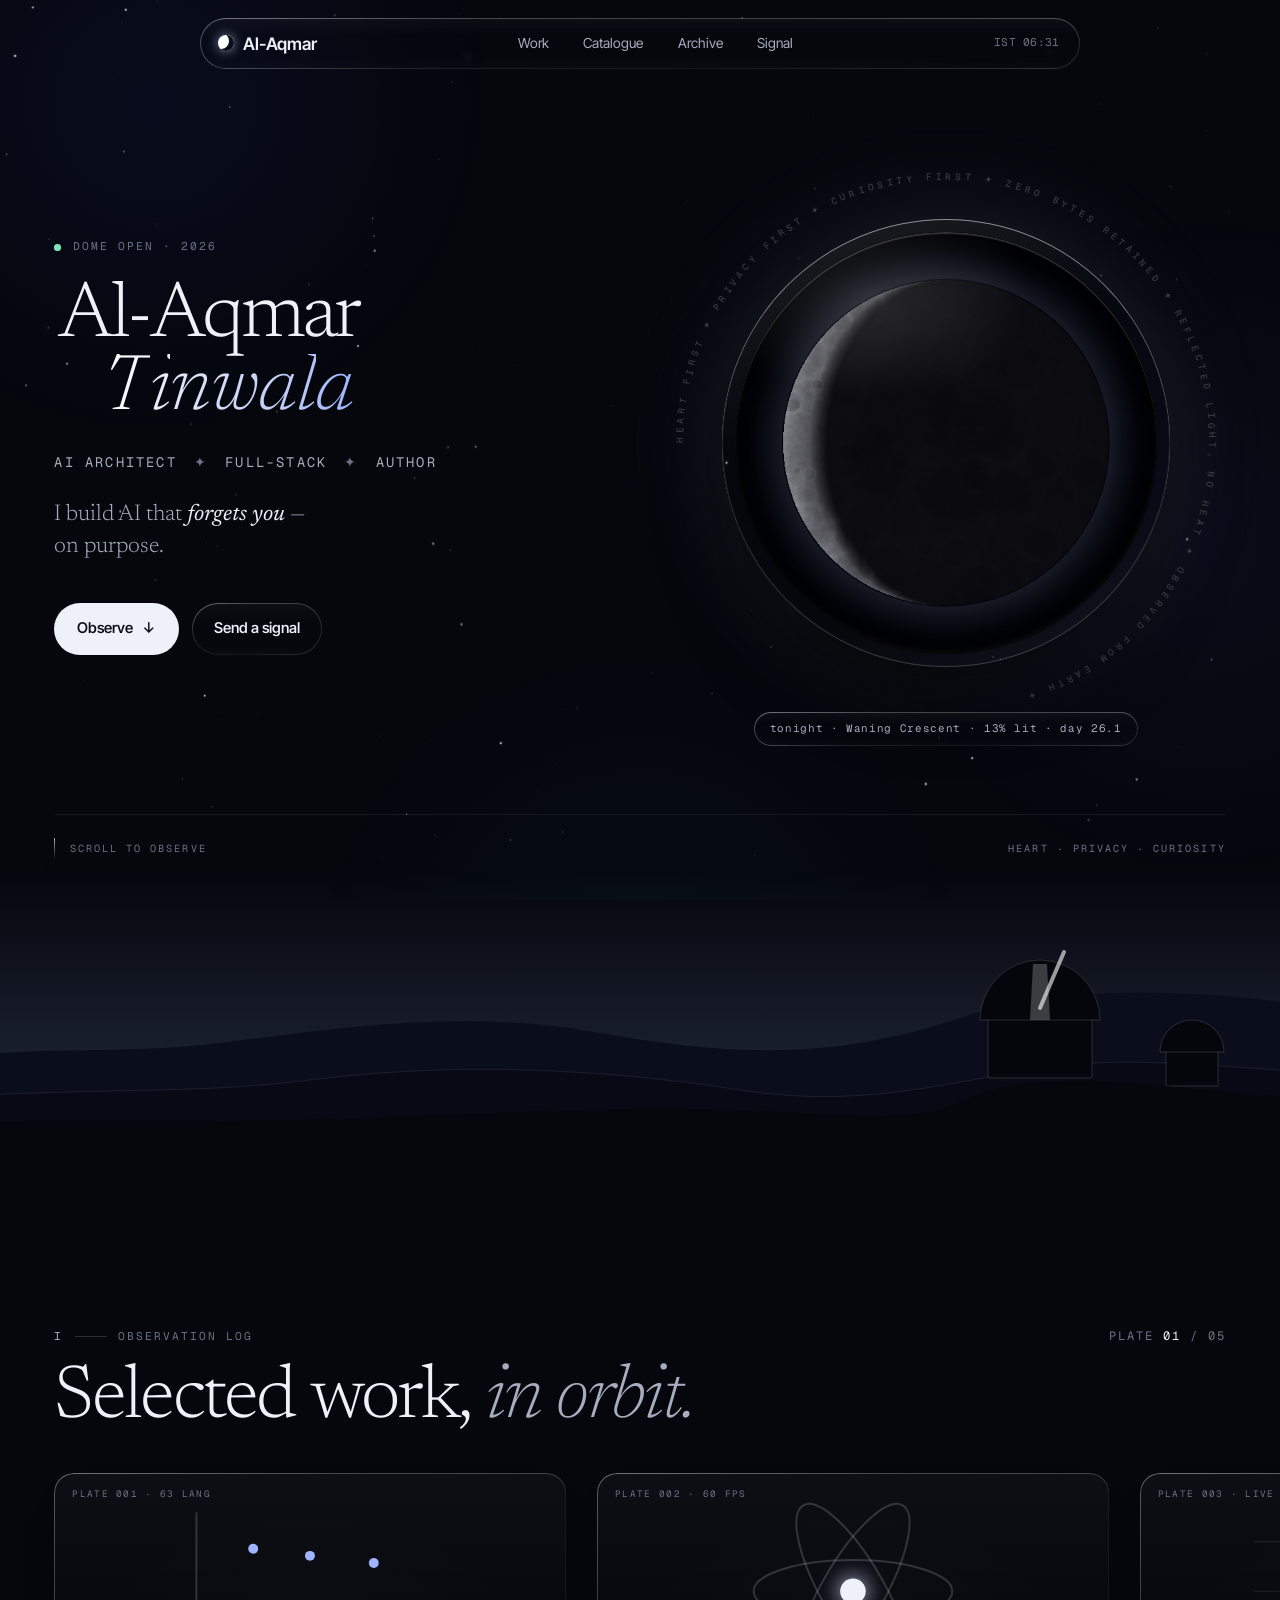
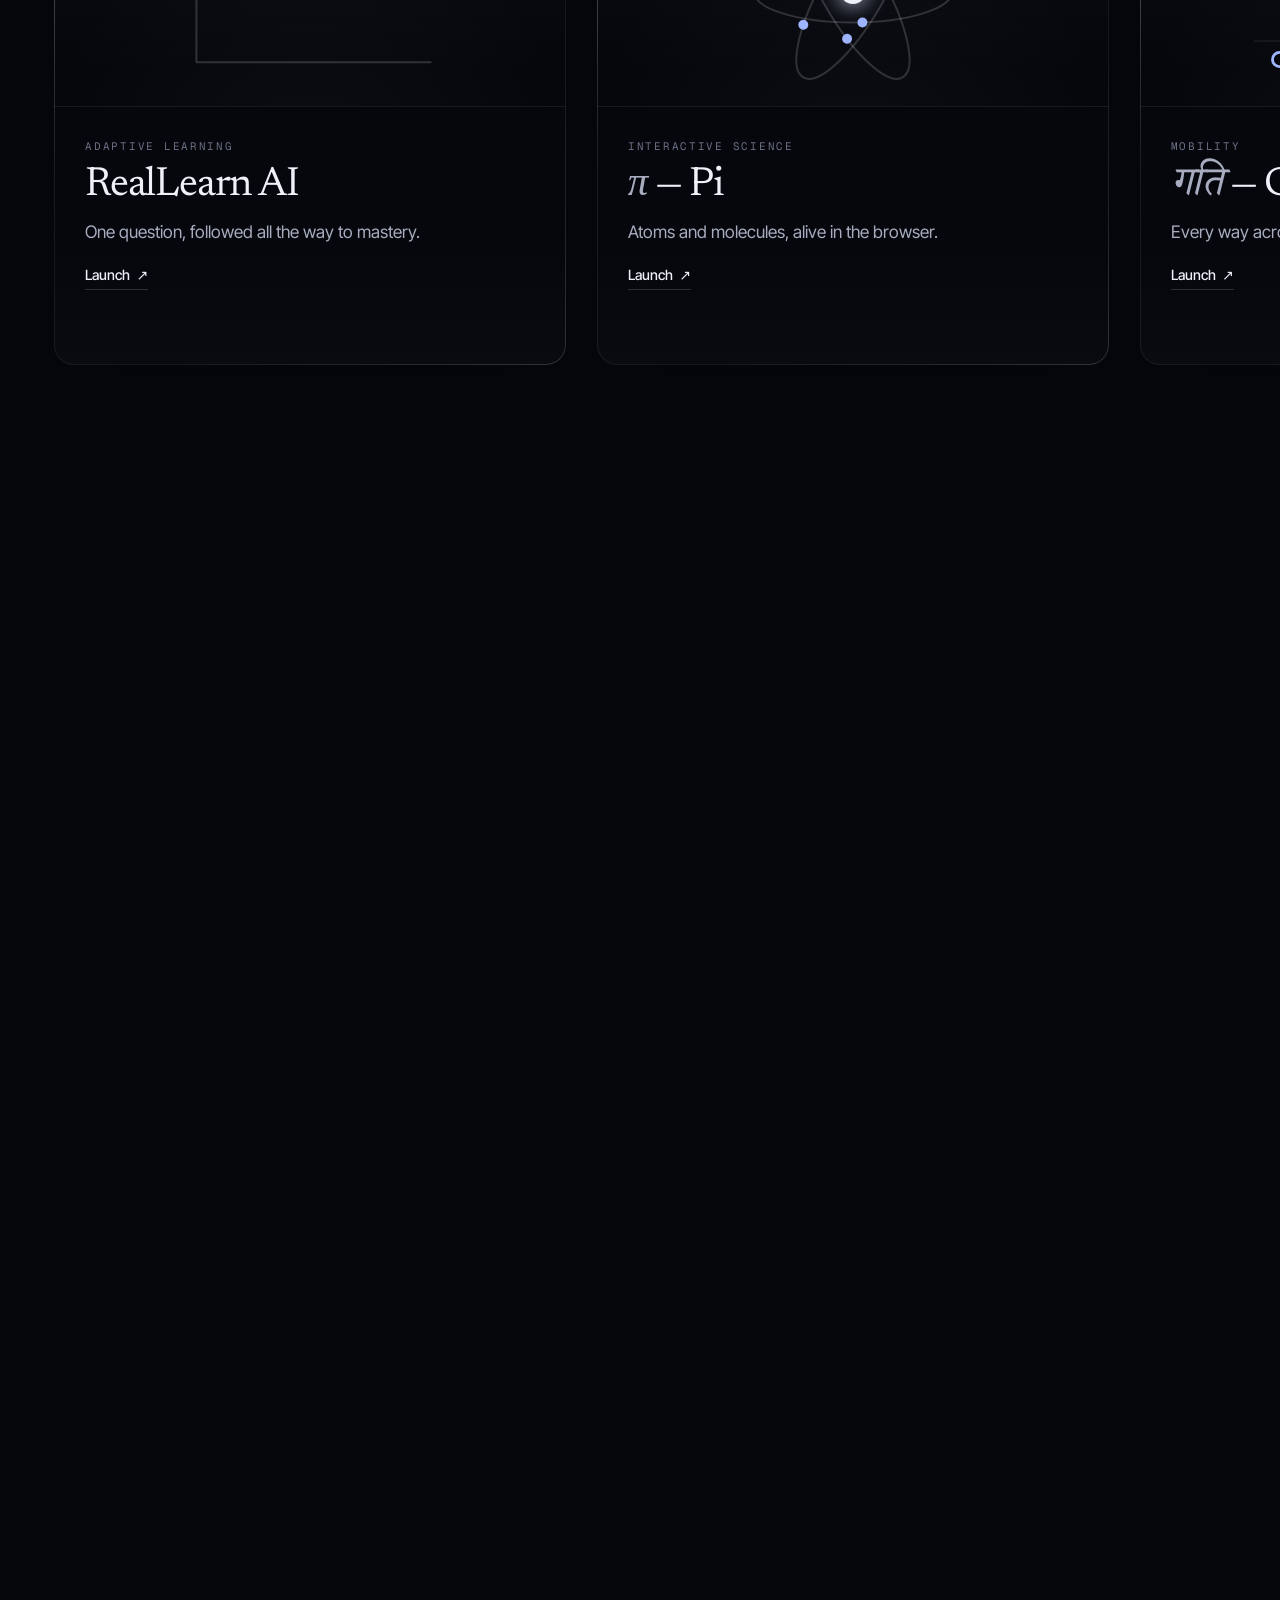
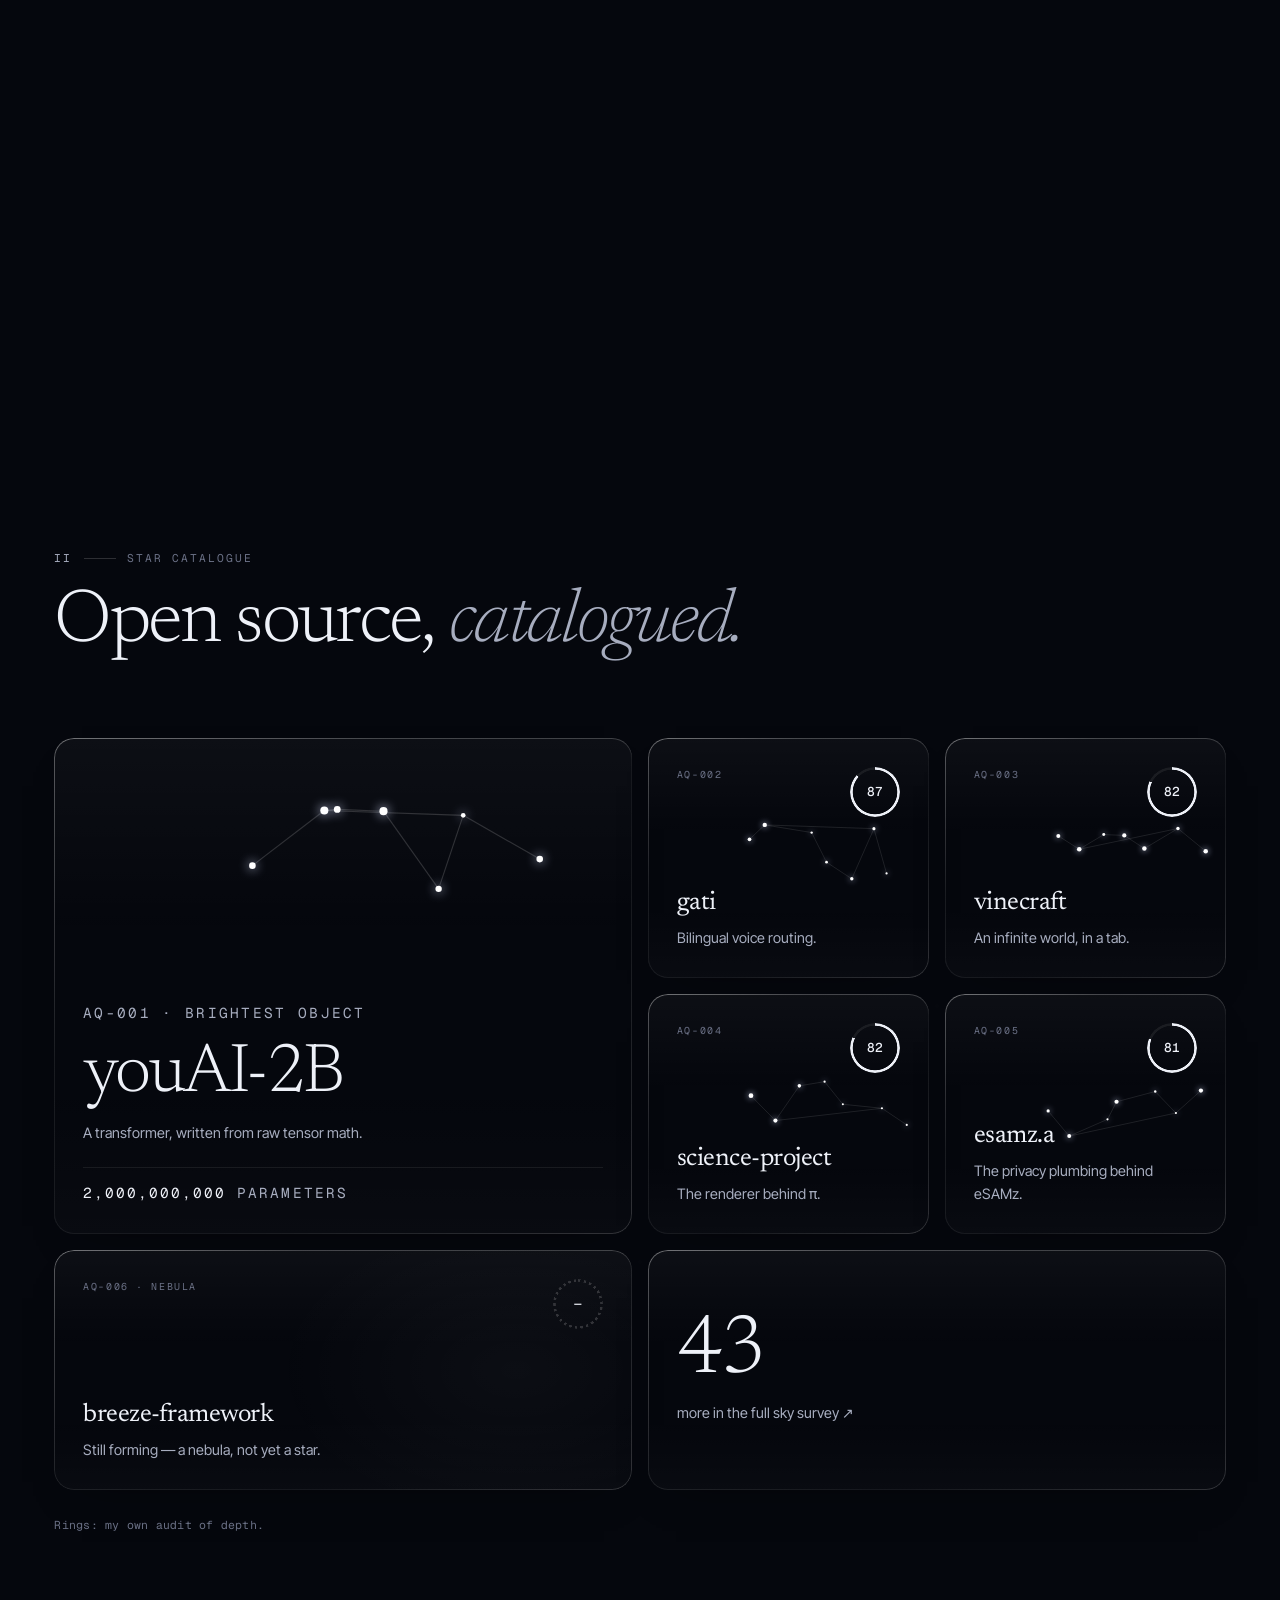
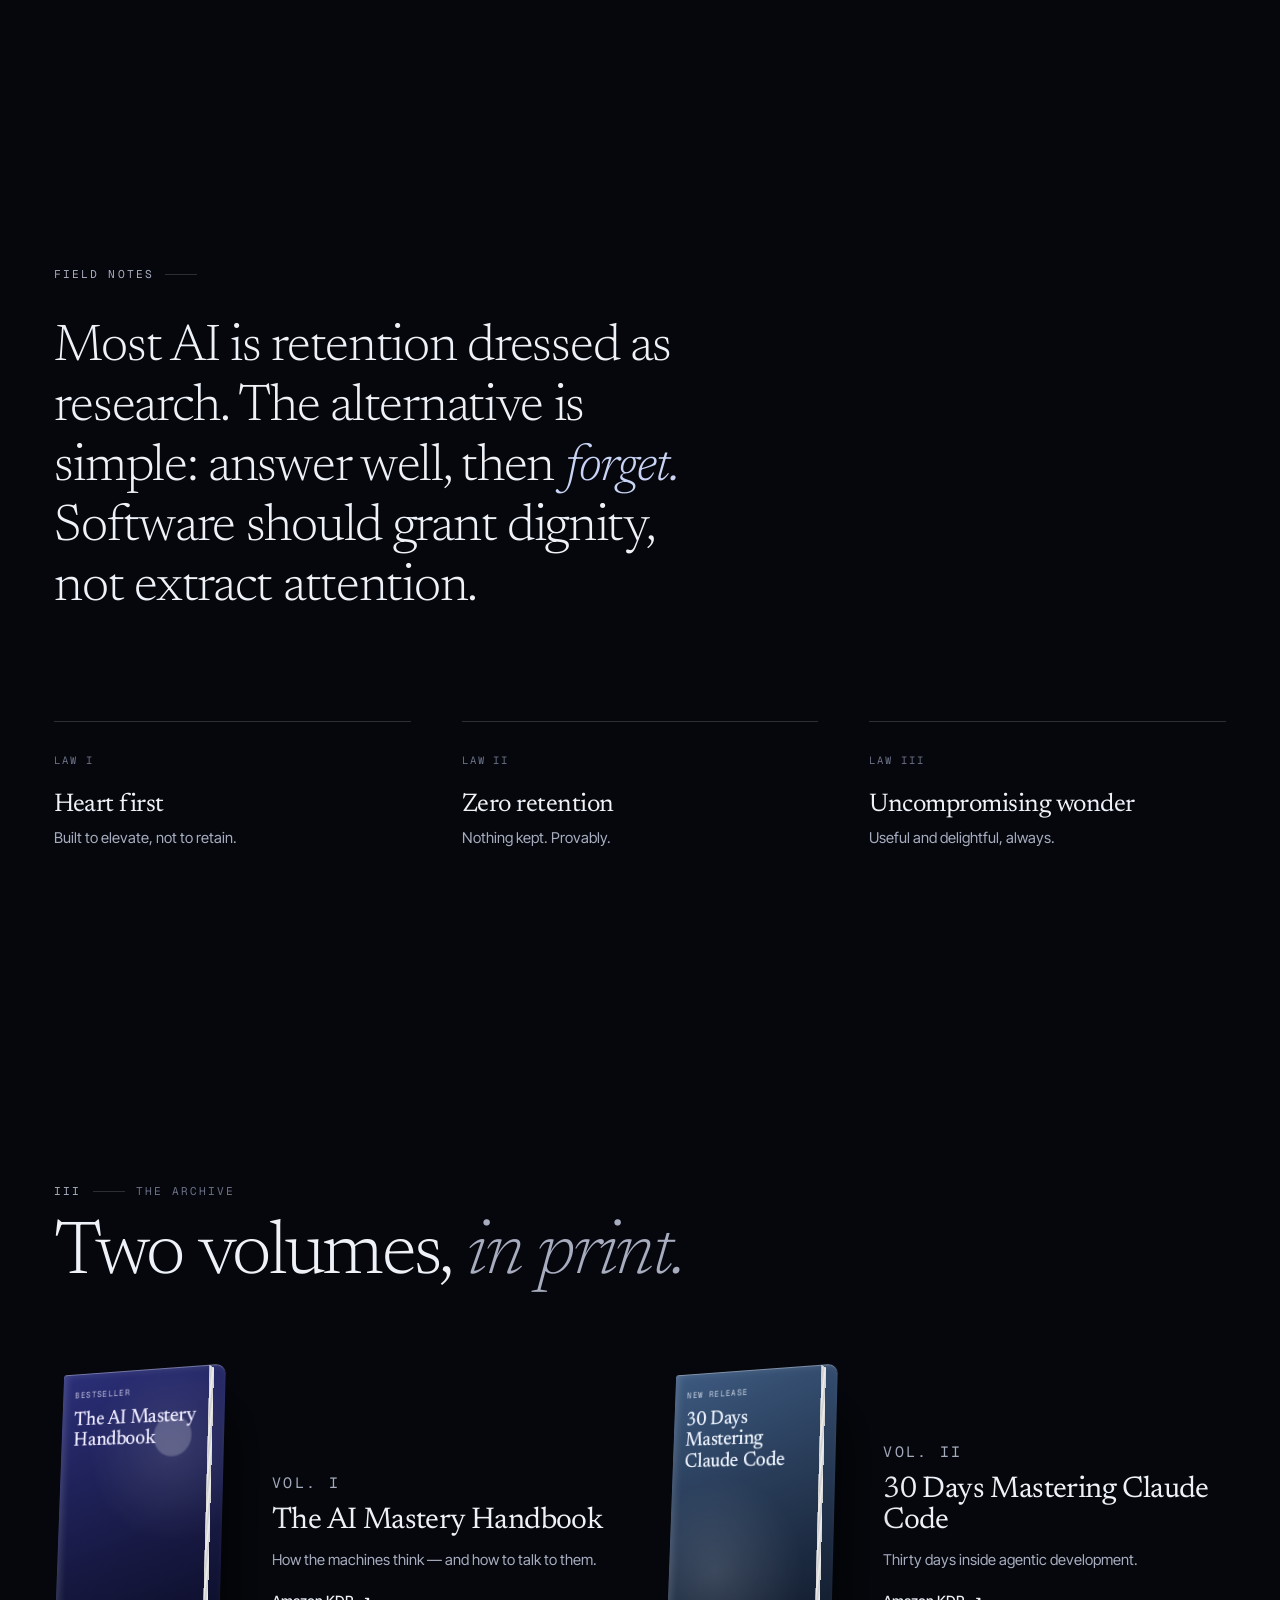
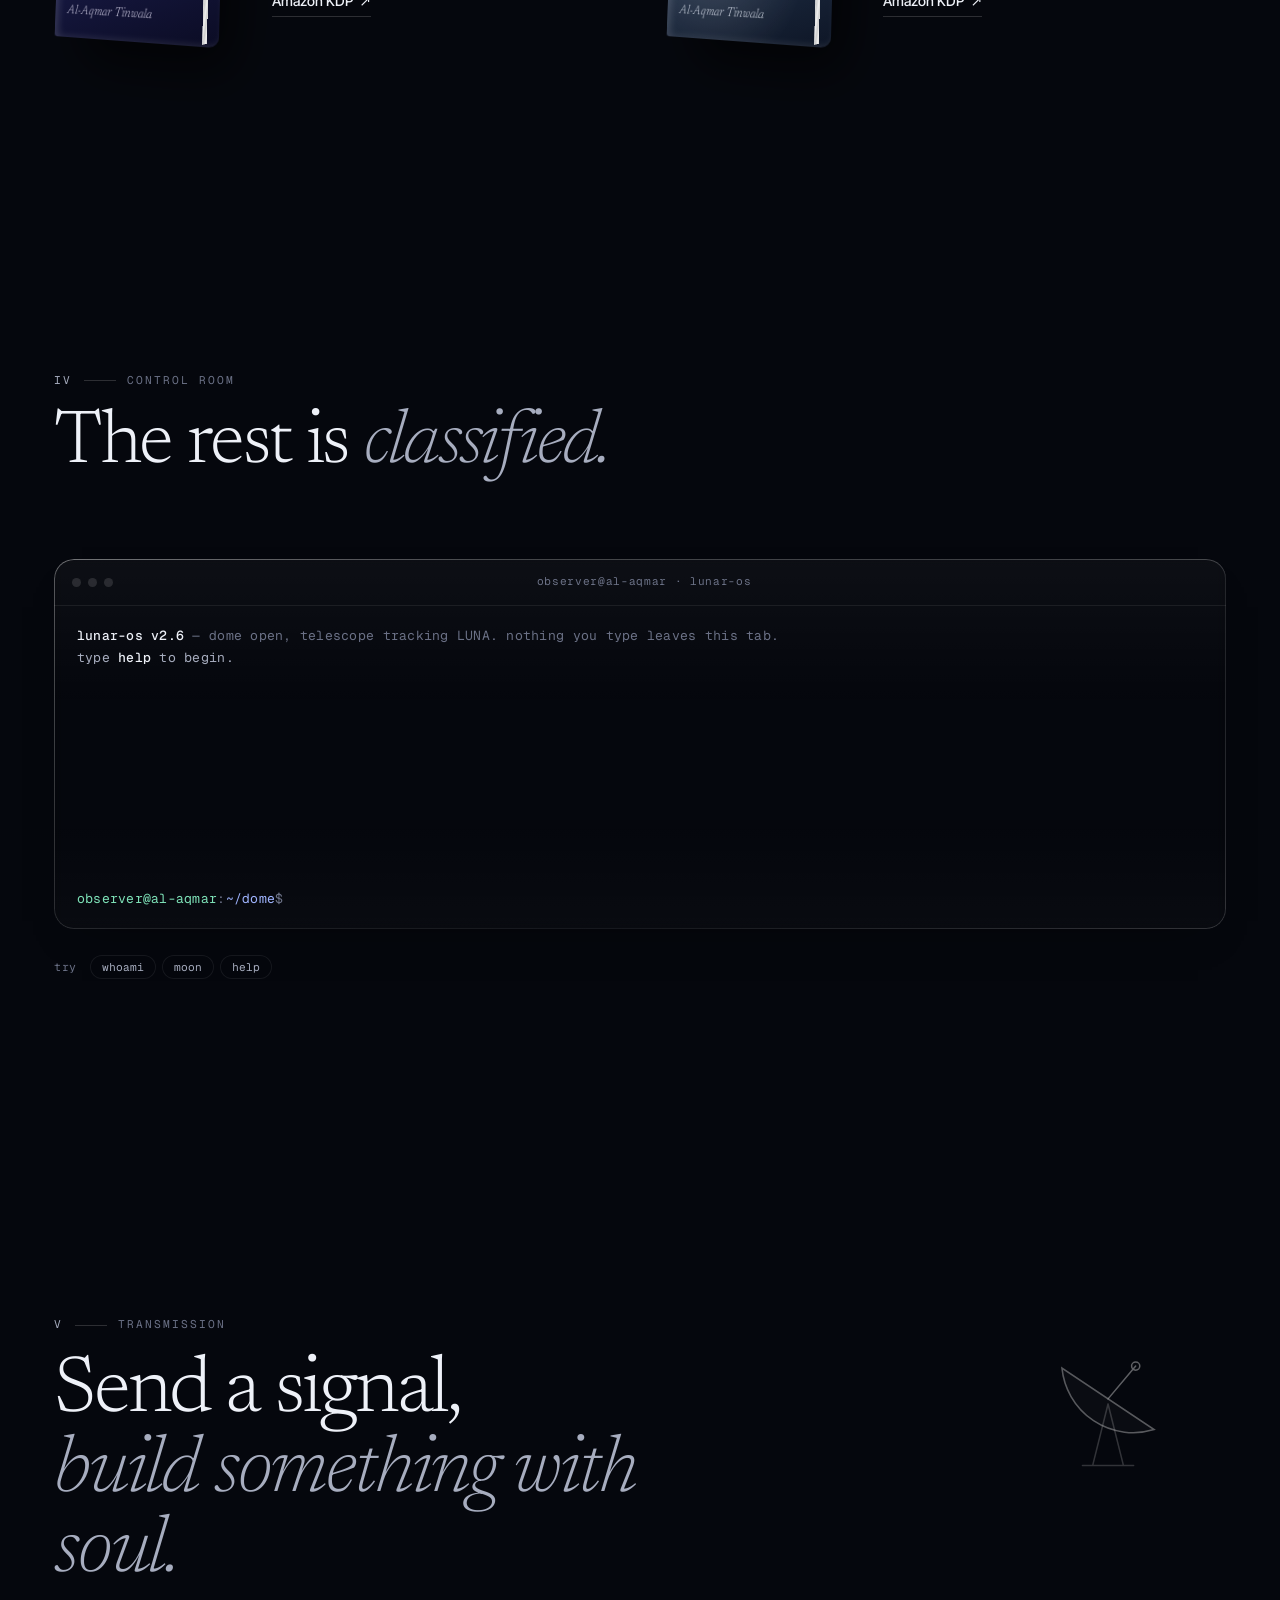
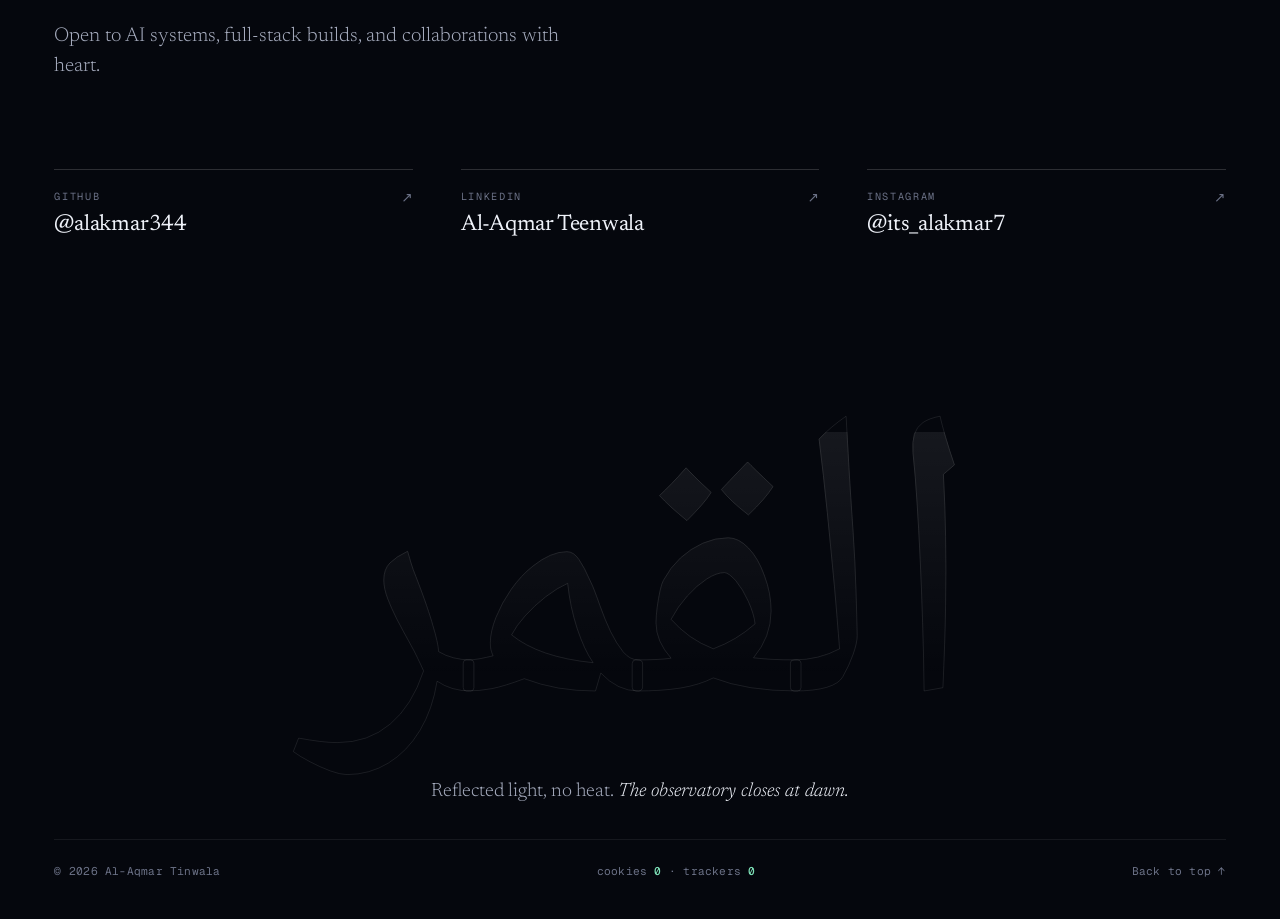
==== commit 3fb358da: "Minimal, more mysterious redesign; mark eSAMz AI deprecated; fix responsive overflow - Trim copy thr" ====
--- a/index.html
+++ b/index.html
@@ -5,7 +5,7 @@
 <meta name="viewport" content="width=device-width, initial-scale=1, viewport-fit=cover">
 <title>Al-Aqmar Tinwala — The Lunar Observatory</title>
 
-<meta name="description" content="Step inside Al-Aqmar Tinwala's lunar observatory — heart-first AI architect. Five live products, five open-source gems, two books, zero bytes retained.">
+<meta name="description" content="Al-Aqmar Tinwala — heart-first AI architect. A quiet observatory of things built in public. Reflected light, no heat.">
 <meta name="author" content="Al-Aqmar Tinwala">
 <meta name="theme-color" content="#05070d">
 <meta name="color-scheme" content="dark">
@@ -46,13 +46,12 @@
 <header class="nav glass" id="nav">
   <a class="nav__brand" href="#top" aria-label="Al-Aqmar — back to the eyepiece">
     <span class="nav__moon" aria-hidden="true"></span>
-    <span>Al-Aqmar <em>Observatory</em></span>
+    <span>Al-Aqmar</span>
   </a>
   <nav class="nav__links" aria-label="Observatory rooms">
-    <a href="#works">Log</a>
+    <a href="#works">Work</a>
     <a href="#gems">Catalogue</a>
     <a href="#library">Archive</a>
-    <a href="#terminal">Control</a>
     <a href="#contact">Signal</a>
   </nav>
   <span class="nav__clock mono" id="clock" title="Local time in India">IST --:--</span>
@@ -80,26 +79,23 @@
   </div>
 
   <div class="hero__copy">
-    <p class="eyebrow mono"><span class="pulse" aria-hidden="true"></span> Dome open · seeing excellent · available 2026</p>
+    <p class="eyebrow mono"><span class="pulse" aria-hidden="true"></span> Dome open · 2026</p>
     <h1 id="hero-h" class="hero__title">
       <span class="line"><span class="split">Al-Aqmar</span></span>
       <span class="line line--italic"><span class="split">Tinwala</span></span>
     </h1>
-    <p class="hero__role mono"><span data-scramble="AI Architect">AI Architect</span> <span class="sep">✦</span> <span data-scramble="Full-Stack">Full-Stack</span> <span class="sep">✦</span> <span data-scramble="Author ×2">Author ×2</span></p>
-    <p class="hero__lede">Welcome to the observatory. Here I build AI that <em>forgets you</em> on purpose — five live products, five open gems, one rule: keep nothing.</p>
+    <p class="hero__role mono"><span data-scramble="AI Architect">AI Architect</span> <span class="sep">✦</span> <span data-scramble="Full-Stack">Full-Stack</span> <span class="sep">✦</span> <span data-scramble="Author">Author</span></p>
+    <p class="hero__lede">I build AI that <em>forgets&nbsp;you</em> —<br>on purpose.</p>
     <div class="hero__cta">
-      <a class="btn btn--solid" href="#works">Begin observation <span aria-hidden="true">↓</span></a>
+      <a class="btn btn--solid" href="#works">Observe <span aria-hidden="true">↓</span></a>
       <a class="btn btn--ghost glass" href="#contact">Send a signal</a>
     </div>
   </div>
 
-  <dl class="hero__stats">
-    <div><dt>Daily observers</dt><dd><span data-count="3000">0</span>+</dd></div>
-    <div><dt>Satellites launched</dt><dd><span data-count="5">0</span></dd></div>
-    <div><dt>Catalogued gems</dt><dd><span data-count="5">0</span></dd></div>
-    <div><dt>Volumes archived</dt><dd><span data-count="2">0</span></dd></div>
-    <div><dt>Bytes retained</dt><dd class="accent"><span data-count="0">0</span></dd></div>
-  </dl>
+  <div class="hero__foot mono" aria-hidden="true">
+    <span class="hero__cue">Scroll to observe</span>
+    <span>Heart · Privacy · Curiosity</span>
+  </div>
 </section>
 
 <!-- ░░ Horizon: the observatory on the hill ░░ -->
@@ -131,82 +127,76 @@
   <div class="works__sticky">
     <header class="section-head">
       <div class="section-head__top">
-        <p class="eyebrow mono"><span class="room">Room I</span> Observation log · satellites in orbit</p>
+        <p class="eyebrow mono"><span class="room">I</span> Observation log</p>
         <p class="works__counter mono">PLATE <span id="works-idx">01</span> / 05</p>
       </div>
-      <h2 id="works-h" class="reveal-words">Five satellites, <em>in orbit.</em></h2>
+      <h2 id="works-h" class="reveal-words">Selected work, <em>in orbit.</em></h2>
     </header>
 
     <div class="works__track" id="works-track">
-
-      <article class="card glass">
-        <div class="card__art art-esamz" aria-hidden="true">
-          <span class="plate mono">PLATE 001 · RA 02h 31m · EXP 128k</span>
-          <svg viewBox="0 0 200 140"><g class="route"><path d="M20 70H70M130 70H180M70 70C90 30 110 30 130 70M70 70C90 110 110 110 130 70M70 70H130"/></g><rect x="84" y="56" width="32" height="28" rx="6"/><path class="lock" d="M92 56v-6a8 8 0 0 1 16 0v6"/><circle cx="20" cy="70" r="4"/><circle cx="180" cy="70" r="4"/></svg>
-        </div>
-        <div class="card__body">
-          <p class="card__tag mono">Flagship · Rust router</p>
-          <h3>eSAMz AI</h3>
-          <p>A 128k-context assistant with web search and consent tiers. Three thousand daily users, zero retention.</p>
-          <ul class="chips"><li>128k ctx</li><li>0 retention</li><li>Sarvam 105b</li><li>Next.js</li></ul>
-          <a class="card__link" href="https://esamz.info" target="_blank" rel="noopener noreferrer">Launch esamz.info <span aria-hidden="true">↗</span><span class="vh"> (opens in a new tab)</span></a>
-        </div>
-      </article>
 
       <article class="card glass">
         <div class="card__art art-learn" aria-hidden="true">
-          <span class="plate mono">PLATE 002 · RA 07h 45m · 63 LANG</span>
+          <span class="plate mono">PLATE 001 · 63 LANG</span>
           <svg viewBox="0 0 200 140"><path class="axis" d="M20 120H185M20 120V15"/><path class="curve" d="M20 25C40 90 50 100 60 100L60 40C75 85 90 92 100 92L100 45C120 78 135 82 145 82L145 50C160 70 175 72 185 72"/><circle cx="60" cy="40" r="3.5"/><circle cx="100" cy="45" r="3.5"/><circle cx="145" cy="50" r="3.5"/></svg>
         </div>
         <div class="card__body">
           <p class="card__tag mono">Adaptive learning</p>
           <h3>RealLearn AI</h3>
-          <p>One question becomes a three-stage journey: grounded explanation, quiz gate, and on-device SM-2 spaced repetition.</p>
-          <ul class="chips"><li>63 languages</li><li>SM-2 local</li><li>Groq</li><li>Next.js 16</li></ul>
-          <a class="card__link" href="https://reallearn-info.vercel.app" target="_blank" rel="noopener noreferrer">Launch RealLearn <span aria-hidden="true">↗</span><span class="vh"> (opens in a new tab)</span></a>
+          <p>One question, followed all the way to mastery.</p>
+          <a class="card__link" href="https://reallearn-info.vercel.app" target="_blank" rel="noopener noreferrer">Launch <span aria-hidden="true">↗</span><span class="vh"> RealLearn (opens in a new tab)</span></a>
         </div>
       </article>
 
       <article class="card glass">
         <div class="card__art art-pi" aria-hidden="true">
-          <span class="plate mono">PLATE 003 · RA 11h 02m · 60 FPS</span>
+          <span class="plate mono">PLATE 002 · 60 FPS</span>
           <svg viewBox="0 0 200 140"><g transform="translate(100 70)"><ellipse class="orb o1" rx="70" ry="22"/><ellipse class="orb o2" rx="70" ry="22" transform="rotate(60)"/><ellipse class="orb o3" rx="70" ry="22" transform="rotate(120)"/><circle class="nucleus" r="9"/><g transform="rotate(0)"><circle class="el" r="3.5"><animateMotion dur="3s" repeatCount="indefinite" path="M70 0 A70 22 0 1 1 -70 0 A70 22 0 1 1 70 0"/></circle></g><g transform="rotate(60)"><circle class="el" r="3.5"><animateMotion dur="4.2s" repeatCount="indefinite" path="M70 0 A70 22 0 1 1 -70 0 A70 22 0 1 1 70 0"/></circle></g><g transform="rotate(120)"><circle class="el" r="3.5"><animateMotion dur="5.4s" repeatCount="indefinite" path="M70 0 A70 22 0 1 1 -70 0 A70 22 0 1 1 70 0"/></circle></g></g></svg>
         </div>
         <div class="card__body">
           <p class="card__tag mono">Interactive science</p>
           <h3><span class="glyph">π</span> — Pi</h3>
-          <p>Atoms, electron clouds, and molecular geometry at 60fps — tuned for school Chromebooks.</p>
-          <ul class="chips"><li>WebGL</li><li>60fps</li><li>Three.js</li><li>GLSL</li></ul>
-          <a class="card__link" href="https://science-project-pi.vercel.app" target="_blank" rel="noopener noreferrer">Launch π <span aria-hidden="true">↗</span><span class="vh"> (opens in a new tab)</span></a>
+          <p>Atoms and molecules, alive in the browser.</p>
+          <a class="card__link" href="https://science-project-pi.vercel.app" target="_blank" rel="noopener noreferrer">Launch <span aria-hidden="true">↗</span><span class="vh"> Pi (opens in a new tab)</span></a>
         </div>
       </article>
 
       <article class="card glass">
         <div class="card__art art-gati" aria-hidden="true">
-          <span class="plate mono">PLATE 004 · RA 16h 20m · LIVE ETA</span>
+          <span class="plate mono">PLATE 003 · LIVE ETA</span>
           <svg viewBox="0 0 200 140"><path class="grid" d="M0 35H200M0 70H200M0 105H200M50 0V140M100 0V140M150 0V140"/><path class="path" d="M18 118L50 105L60 70L100 62L118 35L150 30L182 18"/><circle class="stop" cx="18" cy="118" r="5"/><circle class="stop" cx="100" cy="62" r="4"/><circle class="stop end" cx="182" cy="18" r="6"/><text x="110" y="120" class="devanagari">गति</text></svg>
         </div>
         <div class="card__body">
-          <p class="card__tag mono">Mobility, reimagined</p>
+          <p class="card__tag mono">Mobility</p>
           <h3><span class="glyph">गति</span> — Gati</h3>
-          <p>Autos, metro, buses, and bikes in one hyperlocal journey planner with live ETAs and bilingual voice intent.</p>
-          <ul class="chips"><li>Voice AI</li><li>Live ETA</li><li>EN / हिन्दी</li><li>Whisper</li></ul>
-          <a class="card__link" href="https://gati-rho.vercel.app" target="_blank" rel="noopener noreferrer">Launch Gati <span aria-hidden="true">↗</span><span class="vh"> (opens in a new tab)</span></a>
+          <p>Every way across the city, in one voice.</p>
+          <a class="card__link" href="https://gati-rho.vercel.app" target="_blank" rel="noopener noreferrer">Launch <span aria-hidden="true">↗</span><span class="vh"> Gati (opens in a new tab)</span></a>
         </div>
       </article>
 
       <article class="card glass">
         <div class="card__art art-color" aria-hidden="true">
-          <span class="plate mono">PLATE 005 · RA 21h 58m · AAA</span>
+          <span class="plate mono">PLATE 004 · AAA</span>
           <div class="swatches"><span></span><span></span><span></span><span></span><span></span><span></span><span></span></div>
-          <p class="mono contrast">Δ OKLCH 0.214 · 7.3:1 AAA</p>
         </div>
         <div class="card__body">
           <p class="card__tag mono">Design QA</p>
           <h3>Fit The Color</h3>
-          <p>OKLCH distance, WCAG AAA checks, and harmonic palettes for designers who care about math.</p>
-          <ul class="chips"><li>OKLCH</li><li>WCAG AAA</li><li>Next.js 15</li></ul>
-          <a class="card__link" href="https://fit-the-color-info.vercel.app" target="_blank" rel="noopener noreferrer">Launch Fit The Color <span aria-hidden="true">↗</span><span class="vh"> (opens in a new tab)</span></a>
+          <p>Colour, measured — for designers who like math.</p>
+          <a class="card__link" href="https://fit-the-color-info.vercel.app" target="_blank" rel="noopener noreferrer">Launch <span aria-hidden="true">↗</span><span class="vh"> Fit The Color (opens in a new tab)</span></a>
+        </div>
+      </article>
+
+      <article class="card glass card--retired">
+        <div class="card__art art-esamz" aria-hidden="true">
+          <span class="plate mono">PLATE 005 · SIGNAL LOST</span>
+          <svg viewBox="0 0 200 140"><g class="route"><path d="M20 70H70M130 70H180M70 70C90 30 110 30 130 70M70 70C90 110 110 110 130 70M70 70H130"/></g><rect x="84" y="56" width="32" height="28" rx="6"/><path class="lock" d="M92 56v-6a8 8 0 0 1 16 0v6"/><circle cx="20" cy="70" r="4"/><circle cx="180" cy="70" r="4"/></svg>
+        </div>
+        <div class="card__body">
+          <p class="card__tag mono">Privacy assistant <span class="badge">Deprecated</span></p>
+          <h3>eSAMz AI</h3>
+          <p>The first satellite. Retired — it kept nothing, not even itself.</p>
+          <a class="card__link card__link--muted" href="https://esamz.info" target="_blank" rel="noopener noreferrer">Archive <span aria-hidden="true">↗</span><span class="vh"> eSAMz AI, deprecated (opens in a new tab)</span></a>
         </div>
       </article>
 
@@ -217,23 +207,18 @@
 <!-- ░░ GEMS — Star catalogue ░░ -->
 <section class="section gems" id="gems" aria-labelledby="gems-h">
   <header class="section-head">
-    <p class="eyebrow mono"><span class="room">Room II</span> Star catalogue · open-source</p>
-    <h2 id="gems-h" class="reveal-words">Five stars, <em>catalogued.</em></h2>
+    <p class="eyebrow mono"><span class="room">II</span> Star catalogue</p>
+    <h2 id="gems-h" class="reveal-words">Open source, <em>catalogued.</em></h2>
   </header>
 
   <div class="bento">
     <a class="glass tile tile--crown" href="https://github.com/alakmar344/youAI-2B-From-Scratch-Transformer-Implementation" target="_blank" rel="noopener noreferrer">
       <svg class="constellation constellation--crown" data-seed="youai-2b" aria-hidden="true"></svg>
       <div class="tile__content">
-        <p class="card__tag mono">AQ-001 · brightest object · 90 carats</p>
+        <p class="card__tag mono">AQ-001 · brightest object</p>
         <h3>youAI-2B</h3>
-        <p>A pip-installable toolkit for training and serving a two-billion-parameter transformer — written from raw tensor math.</p>
-        <dl class="specs mono">
-          <div><dt>arch</dt><dd>RoPE · RMSNorm · SwiGLU · GQA · KV-cache</dd></div>
-          <div><dt>align</dt><dd>DPO · ORPO · SimPO</dd></div>
-          <div><dt>adapt</dt><dd>LoRA · QLoRA · DARE · TIES</dd></div>
-          <div><dt>params</dt><dd><span data-count="2000000000">0</span></dd></div>
-        </dl>
+        <p>A transformer, written from raw tensor math.</p>
+        <p class="tile__params mono"><span data-count="2000000000">0</span> parameters</p>
       </div>
       <span class="vh"> (opens in a new tab)</span>
     </a>
@@ -242,7 +227,7 @@
       <div class="tile__top"><span class="cat mono">AQ-002</span><div class="gauge" style="--v:87"><span>87</span></div></div>
       <svg class="constellation" data-seed="gati" aria-hidden="true"></svg>
       <h3>gati</h3>
-      <p>14k lines of TypeScript. Bilingual voice routing across four transit modes.</p>
+      <p>Bilingual voice routing.</p>
       <span class="vh"> (opens in a new tab)</span>
     </a>
 
@@ -250,7 +235,7 @@
       <div class="tile__top"><span class="cat mono">AQ-003</span><div class="gauge" style="--v:82"><span>82</span></div></div>
       <svg class="constellation" data-seed="vinecraft" aria-hidden="true"></svg>
       <h3>vinecraft</h3>
-      <p>Infinite voxel world in the browser: procedural terrain, ambient occlusion, ten biomes.</p>
+      <p>An infinite world, in a tab.</p>
       <span class="vh"> (opens in a new tab)</span>
     </a>
 
@@ -258,7 +243,7 @@
       <div class="tile__top"><span class="cat mono">AQ-004</span><div class="gauge" style="--v:82"><span>82</span></div></div>
       <svg class="constellation" data-seed="science" aria-hidden="true"></svg>
       <h3>science-project</h3>
-      <p>The 60fps chemistry renderer behind π, tuned for GPU-less Chromebooks.</p>
+      <p>The renderer behind π.</p>
       <span class="vh"> (opens in a new tab)</span>
     </a>
 
@@ -266,43 +251,43 @@
       <div class="tile__top"><span class="cat mono">AQ-005</span><div class="gauge" style="--v:81"><span>81</span></div></div>
       <svg class="constellation" data-seed="esamz" aria-hidden="true"></svg>
       <h3>esamz.a</h3>
-      <p>Privacy plumbing: Next.js proxy, consent tiers, verifiable purge endpoints.</p>
+      <p>The privacy plumbing behind eSAMz.</p>
       <span class="vh"> (opens in a new tab)</span>
     </a>
 
     <a class="glass tile tile--uncut" href="https://github.com/alakmar344/breeze-framework" target="_blank" rel="noopener noreferrer">
       <div class="tile__top"><span class="cat mono">AQ-006 · nebula</span><div class="gauge gauge--uncut" style="--v:35"><span>—</span></div></div>
       <h3>breeze-framework</h3>
-      <p>A lightweight, breathable web framework. Still forming — a nebula, not yet a star.</p>
+      <p>Still forming — a nebula, not yet a star.</p>
       <span class="vh"> (opens in a new tab)</span>
     </a>
 
     <a class="glass tile tile--all" href="https://github.com/alakmar344" target="_blank" rel="noopener noreferrer">
       <span class="tile__big"><span data-count="43">0</span></span>
-      <p>objects in the full sky survey <span aria-hidden="true">↗</span></p>
-      <span class="vh"> (opens in a new tab)</span>
-    </a>
-  </div>
-  <p class="note mono">Carats are my own audit of depth, performance, and server independence.</p>
+      <p>more in the full sky survey <span aria-hidden="true">↗</span></p>
+      <span class="vh"> (opens in a new tab)</span>
+    </a>
+  </div>
+  <p class="note mono">Rings: my own audit of depth.</p>
 </section>
 
 <!-- ░░ MANIFESTO — Field notes ░░ -->
 <section class="section manifesto" aria-labelledby="manifesto-h">
-  <p class="eyebrow mono"><span class="room">Field notes</span> written by moonlight</p>
+  <p class="eyebrow mono"><span class="room">Field notes</span></p>
   <h2 id="manifesto-h" class="vh">Manifesto</h2>
-  <p class="manifesto__text" id="manifesto">Most AI today is retention dressed as research. Keep the session, keep the profile, keep the person coming back. The alternative is simple: process the request, answer well, <em>forget it.</em> Run on the device when it can carry it. Ask before remembering, and prove you can forget. Software should grant dignity, not extract attention.</p>
+  <p class="manifesto__text" id="manifesto">Most AI is retention dressed as research. The alternative is simple: answer well, then <em>forget.</em> Software should grant dignity, not extract attention.</p>
   <div class="principles">
-    <div class="principle"><span class="principle__n mono">Law I</span><h3>Heart first</h3><p>Built for human elevation — not doom-scroll retention or quiet surveillance.</p></div>
-    <div class="principle"><span class="principle__n mono">Law II</span><h3>Zero retention</h3><p>No logging by default. Purge endpoints you can verify.</p></div>
-    <div class="principle"><span class="principle__n mono">Law III</span><h3>Uncompromising wonder</h3><p>Useful and delightful are not a trade-off.</p></div>
+    <div class="principle"><span class="principle__n mono">Law I</span><h3>Heart first</h3><p>Built to elevate, not to retain.</p></div>
+    <div class="principle"><span class="principle__n mono">Law II</span><h3>Zero retention</h3><p>Nothing kept. Provably.</p></div>
+    <div class="principle"><span class="principle__n mono">Law III</span><h3>Uncompromising wonder</h3><p>Useful and delightful, always.</p></div>
   </div>
 </section>
 
 <!-- ░░ LIBRARY — The archive ░░ -->
 <section class="section library" id="library" aria-labelledby="library-h">
   <header class="section-head">
-    <p class="eyebrow mono"><span class="room">Room III</span> The archive · in print</p>
-    <h2 id="library-h" class="reveal-words">Two volumes, <em>on the shelf.</em></h2>
+    <p class="eyebrow mono"><span class="room">III</span> The archive</p>
+    <h2 id="library-h" class="reveal-words">Two volumes, <em>in print.</em></h2>
   </header>
   <div class="shelf">
     <a class="book" href="https://www.amazon.com/dp/B0GX2N6WTT" target="_blank" rel="noopener noreferrer">
@@ -313,7 +298,7 @@
       <div class="book__meta">
         <p class="card__tag mono">Vol. I</p>
         <h3>The AI Mastery Handbook</h3>
-        <p>Claude, Gemini, Llama, ChatGPT explained. AI history, LLM mechanics, and prompt engineering.</p>
+        <p>How the machines think — and how to talk to them.</p>
         <span class="card__link">Amazon KDP <span aria-hidden="true">↗</span><span class="vh"> (opens in a new tab)</span></span>
       </div>
     </a>
@@ -325,7 +310,7 @@
       <div class="book__meta">
         <p class="card__tag mono">Vol. II</p>
         <h3>30 Days Mastering Claude Code</h3>
-        <p>Thirty days inside agentic development: subagents, terminal workflows, and the habits of shipping real products.</p>
+        <p>Thirty days inside agentic development.</p>
         <span class="card__link">Amazon KDP <span aria-hidden="true">↗</span><span class="vh"> (opens in a new tab)</span></span>
       </div>
     </a>
@@ -335,8 +320,8 @@
 <!-- ░░ TERMINAL — Control room ░░ -->
 <section class="section term-section" id="terminal" aria-labelledby="terminal-h">
   <header class="section-head">
-    <p class="eyebrow mono"><span class="room">Room IV</span> Control room · mission console</p>
-    <h2 id="terminal-h" class="reveal-words">Take the <em>controls.</em></h2>
+    <p class="eyebrow mono"><span class="room">IV</span> Control room</p>
+    <h2 id="terminal-h" class="reveal-words">The rest is <em>classified.</em></h2>
   </header>
 
   <div class="term glass" id="term">
@@ -347,7 +332,7 @@
       <input id="term-input" type="text" spellcheck="false" autocapitalize="off" aria-label="Terminal command. Type help for a list.">
     </form>
   </div>
-  <p class="note mono">try: <button type="button" class="chip-btn" data-cmd="whoami">whoami</button> <button type="button" class="chip-btn" data-cmd="observe">observe</button> <button type="button" class="chip-btn" data-cmd="projects">projects</button> <button type="button" class="chip-btn" data-cmd="moon">moon</button> <button type="button" class="chip-btn" data-cmd="sudo hire-me">sudo hire-me</button></p>
+  <p class="note mono">try <button type="button" class="chip-btn" data-cmd="whoami">whoami</button><button type="button" class="chip-btn" data-cmd="moon">moon</button><button type="button" class="chip-btn" data-cmd="help">help</button></p>
 </section>
 
 <!-- ░░ CONTACT — Transmission ░░ -->
@@ -360,15 +345,15 @@
       <path class="dish__base" d="M85 125 L70 185 M85 125 L100 185 M60 185 H110"/>
     </svg>
   </div>
-  <p class="eyebrow mono"><span class="room">Room V</span> Transmission · open frequency</p>
+  <p class="eyebrow mono"><span class="room">V</span> Transmission</p>
   <h2 id="contact-h" class="contact__big">
     <a href="https://www.linkedin.com/in/alakmar-teenwala-054067393" target="_blank" rel="noopener noreferrer">Send a signal,<br><em>build something with soul.</em><span class="vh"> (opens LinkedIn in a new tab)</span></a>
   </h2>
-  <p class="contact__lede">Open to AI systems consulting, full-stack builds, and collaborations with heart. Replies travel faster than light from the moon (1.28 s).</p>
+  <p class="contact__lede">Open to AI systems, full-stack builds, and collaborations with heart.</p>
   <div class="socials">
-    <a href="https://github.com/alakmar344" target="_blank" rel="noopener noreferrer"><span class="mono">CH-01 · GitHub</span><b>@alakmar344</b><span class="vh"> (opens in a new tab)</span></a>
-    <a href="https://www.linkedin.com/in/alakmar-teenwala-054067393" target="_blank" rel="noopener noreferrer"><span class="mono">CH-02 · LinkedIn</span><b>Al-Aqmar Teenwala</b><span class="vh"> (opens in a new tab)</span></a>
-    <a href="https://instagram.com/its_alakmar7" target="_blank" rel="noopener noreferrer"><span class="mono">CH-03 · Instagram</span><b>@its_alakmar7</b><span class="vh"> (opens in a new tab)</span></a>
+    <a href="https://github.com/alakmar344" target="_blank" rel="noopener noreferrer"><span class="mono">GitHub</span><b>@alakmar344</b><span class="vh"> (opens in a new tab)</span></a>
+    <a href="https://www.linkedin.com/in/alakmar-teenwala-054067393" target="_blank" rel="noopener noreferrer"><span class="mono">LinkedIn</span><b>Al-Aqmar Teenwala</b><span class="vh"> (opens in a new tab)</span></a>
+    <a href="https://instagram.com/its_alakmar7" target="_blank" rel="noopener noreferrer"><span class="mono">Instagram</span><b>@its_alakmar7</b><span class="vh"> (opens in a new tab)</span></a>
   </div>
 </section>
 
@@ -379,8 +364,8 @@
   <p class="foot__motto">Reflected light, no heat. <em>The observatory closes at dawn.</em></p>
   <div class="foot__row mono">
     <span>© 2026 Al-Aqmar Tinwala</span>
-    <span>cookies: <b id="cookie-count">0</b> · trackers: <b>0</b> · third-party requests: <b>0</b></span>
-    <a href="#top">Back to the eyepiece ↑</a>
+    <span>cookies <b id="cookie-count">0</b> · trackers <b>0</b></span>
+    <a href="#top">Back to top ↑</a>
   </div>
 </footer>
 
--- a/assets/styles.css
+++ b/assets/styles.css
@@ -142,7 +142,7 @@
 .nav__brand em { color: var(--ink-2); font-size: 1.08em; }
 .nav__moon { width: 16px; height: 16px; border-radius: 50%; background: var(--a3); box-shadow: inset -5px -2px 0 0 #0b0f1c, 0 0 12px rgb(var(--glow) / 0.6); }
 .nav__links { display: flex; gap: 0.15rem; }
-.nav__links a { padding: 0.45rem 0.9rem; border-radius: 999px; font-size: 0.86rem; color: var(--ink-2); transition: color 0.2s, background 0.25s, box-shadow 0.25s; }
+.nav__links a { padding: 0.45rem 1rem; border-radius: 999px; font-size: 0.86rem; color: var(--ink-2); transition: color 0.2s, background 0.25s, box-shadow 0.25s; }
 .nav__links a:hover { color: var(--ink); }
 .nav__links a[aria-current] { color: var(--ink); background: rgba(255, 255, 255, 0.07); }
 .nav__clock { font-size: 0.7rem; color: var(--ink-3); padding-right: 0.8rem; }
@@ -175,7 +175,7 @@
 .chips { display: flex; flex-wrap: wrap; gap: 0.35rem 0; }
 .chips li { font: 0.68rem/1.4 var(--mono); color: var(--ink-3); letter-spacing: 0.02em; }
 .chips li + li::before { content: "·"; margin: 0 0.6rem; color: var(--line-2); }
-.card__tag { font-size: 0.68rem; text-transform: uppercase; letter-spacing: 0.16em; color: var(--ink-3); }
+.card__tag { display: flex; flex-wrap: wrap; align-items: center; gap: 0.7rem; font-size: 0.68rem; text-transform: uppercase; letter-spacing: 0.16em; color: var(--ink-3); }
 .card__link { display: inline-flex; gap: 0.4rem; align-items: center; font-weight: 500; font-size: 0.88rem; justify-self: start; margin-top: 0.4rem; border-bottom: 1px solid var(--line-2); padding-bottom: 0.2rem; transition: border-color 0.2s, color 0.2s; }
 .card__link:hover, .book:hover .card__link { color: #fff; border-color: #fff; }
 
@@ -189,18 +189,20 @@
 .hero {
   position: relative; min-height: 100svh; max-width: var(--maxw); margin: 0 auto;
   padding: 7rem var(--gut) 2.5rem;
-  display: grid; grid-template-columns: 1fr 1fr; grid-template-rows: 1fr auto; align-items: center; column-gap: 3rem; row-gap: 2.5rem;
-}
-.hero__copy { grid-column: 1; grid-row: 1; position: relative; z-index: 2; }
-.hero__title { font-family: var(--serif); font-weight: 300; font-size: clamp(3.6rem, 0.8rem + 8vw, 9.2rem); line-height: 0.9; letter-spacing: -0.045em; margin: 1.4rem 0 1.5rem; white-space: nowrap; }
+  display: grid; grid-template-columns: minmax(0, 1fr) minmax(0, 1fr); grid-template-rows: 1fr auto; align-items: center; column-gap: clamp(2rem, 4vw, 4rem); row-gap: 2.5rem;
+}
+.hero { overflow-x: clip; }
+.hero__copy { grid-column: 1; grid-row: 1; position: relative; z-index: 2; min-width: 0; }
+.hero__title { font-family: var(--serif); font-weight: 300; font-size: clamp(3.4rem, 6.2vw, 6.6rem); line-height: 0.92; letter-spacing: -0.045em; margin: 1.4rem 0 1.5rem; white-space: nowrap; }
 .hero__title .line { display: block; overflow: hidden; padding: 0 0.05em 0.1em; margin-bottom: -0.1em; }
 .hero__title .line--italic { font-style: italic; font-weight: 250; padding-left: 0.6em; }
 .hero__title .line--italic .ch { background: linear-gradient(100deg, #fff, #c9d4f5 55%, var(--a2)); -webkit-background-clip: text; background-clip: text; color: transparent; background-size: 700% 100%; background-position: calc(var(--i) * 16.6%) 0; padding-right: 0.04em; }
-.hero__role { font-size: clamp(0.74rem, 0.68rem + 0.25vw, 0.86rem); color: var(--ink-2); text-transform: uppercase; letter-spacing: 0.16em; }
-.hero__role .sep { color: var(--ink-3); margin: 0 0.5em; }
-.hero__lede { max-width: 36ch; margin-top: 1.4rem; font: 300 clamp(1.15rem, 1rem + 0.55vw, 1.42rem)/1.45 var(--serif); color: var(--ink-2); }
+.hero__role { font-size: clamp(0.7rem, 0.66rem + 0.25vw, 0.86rem); color: var(--ink-2); text-transform: uppercase; letter-spacing: 0.16em; white-space: nowrap; }
+@media (max-width: 420px) { .hero__role { letter-spacing: 0.07em; font-size: 0.68rem; } }
+.hero__role .sep { color: var(--ink-3); margin: 0 clamp(0.3em, 1vw, 0.5em); }
+.hero__lede { max-width: 26ch; margin-top: 1.6rem; font: 300 clamp(1.15rem, 1rem + 0.55vw, 1.42rem)/1.45 var(--serif); color: var(--ink-2); }
 .hero__lede em { color: var(--ink); font-weight: 400; }
-.hero__cta { display: flex; flex-wrap: wrap; gap: 0.8rem; margin-top: 2.6rem; }
+.hero__cta { display: flex; flex-wrap: wrap; gap: 0.8rem; margin-top: 2.4rem; }
 .js .hero__copy > *:not(h1) { opacity: 0; transform: translateY(14px); transition: opacity 0.8s var(--ease), transform 0.8s var(--ease); }
 .is-ready .hero__copy > *:not(h1) { opacity: 1; transform: none; }
 .is-ready .hero__copy > .eyebrow { transition-delay: 0.15s; } .is-ready .hero__copy > .hero__role { transition-delay: 0.3s; } .is-ready .hero__copy > .hero__lede { transition-delay: 0.45s; } .is-ready .hero__copy > .hero__cta { transition-delay: 0.6s; }
@@ -227,29 +229,40 @@
   box-shadow: inset 0 2px 1px rgba(255, 255, 255, 0.18), inset 0 -2px 6px rgba(255, 255, 255, 0.05); }
 .scope__phase { position: absolute; bottom: -4%; left: 50%; transform: translateX(-50%); z-index: 4; font-size: 0.68rem; color: var(--ink-2); white-space: nowrap; padding: 0.5rem 1rem; border-radius: 999px; letter-spacing: 0.06em; }
 
-.hero__stats {
-  grid-column: 1 / -1; grid-row: 2; display: grid; grid-template-columns: repeat(5, 1fr);
-  padding: 1.6rem 0 0; margin-top: 1rem; border-top: 1px solid var(--line);
-}
-.hero__stats > div { padding: 0.4rem 1rem 0.4rem 0; }
-.hero__stats > div + div { padding-left: 1.4rem; border-left: 1px solid var(--line); }
-.hero__stats dt { font: 0.62rem var(--mono); text-transform: uppercase; letter-spacing: 0.16em; color: var(--ink-3); margin-bottom: 0.2rem; }
-.hero__stats dd { font: 300 clamp(1.6rem, 1rem + 1.6vw, 2.4rem)/1.1 var(--serif); letter-spacing: -0.03em; font-variant-numeric: tabular-nums lining-nums; }
+.hero__foot {
+  grid-column: 1 / -1; grid-row: 2; display: flex; justify-content: space-between; align-items: center; gap: 1rem;
+  padding-top: 1.4rem; border-top: 1px solid var(--line);
+  font-size: 0.64rem; text-transform: uppercase; letter-spacing: 0.2em; color: var(--ink-3);
+}
+.hero__cue { display: inline-flex; align-items: center; gap: 0.9rem; }
+.hero__cue::before { content: ""; width: 1px; height: 1.4rem; background: linear-gradient(var(--ink-2), transparent); transform-origin: top; animation: cue 2.4s var(--ease) infinite; }
+@keyframes cue { 0% { transform: scaleY(0); opacity: 1; } 70% { transform: scaleY(1); opacity: 1; } 100% { transform: scaleY(1); opacity: 0; } }
+.js .hero__foot { opacity: 0; transition: opacity 1.2s var(--ease) 0.9s; }
+.is-ready .hero__foot { opacity: 1; }
 
 @media (max-width: 960px) {
-  .hero { grid-template-columns: 1fr; grid-template-rows: auto auto auto; padding-top: 6rem; }
-  .scope { grid-column: 1; grid-row: 1; width: min(92vw, 460px); margin-bottom: 1.5rem; }
+  .hero { grid-template-columns: minmax(0, 1fr); grid-template-rows: auto auto auto; padding-top: 6.5rem; row-gap: 3rem; }
+  .scope { grid-column: 1; grid-row: 1; width: min(86vw, 440px); }
   .hero__copy { grid-row: 2; }
-  .hero__stats { grid-row: 3; grid-template-columns: repeat(3, 1fr); row-gap: 1.2rem; }
-  .hero__stats > div:nth-child(4) { padding-left: 0; border-left: 0; }
+  .hero__foot { grid-row: 3; }
+  .hero__title { font-size: clamp(2.8rem, 15vw, 6.4rem); }
   .hero__title .line--italic { padding-left: 0.3em; }
   .hero .eyebrow { display: block; line-height: 1.8; }
   .hero .eyebrow .pulse { display: inline-block; margin-right: 0.5rem; vertical-align: middle; }
   .scope__phase { font-size: 0.6rem; padding: 0.45rem 0.8rem; letter-spacing: 0.02em; }
 }
+@media (max-width: 480px) { .hero__foot > span:last-child { display: none; } }
+/* short landscape screens: keep the moon and copy side by side, smaller */
+@media (max-height: 560px) and (min-width: 640px) {
+  .hero { grid-template-columns: minmax(0, 1.1fr) minmax(0, 0.9fr); padding-top: 5.5rem; }
+  .scope { grid-column: 2; grid-row: 1; width: min(100%, 72vh); }
+  .hero__copy { grid-column: 1; grid-row: 1; }
+  .hero__title { font-size: clamp(2.6rem, 6vw, 4.2rem); margin: 0.8rem 0 1rem; }
+  .hero__cta { margin-top: 1.4rem; }
+}
 
 /* ── 10. HORIZON ─────────────────────────────────────────────── */
-.horizon { height: clamp(140px, 24vw, 300px); margin-top: -2rem; color: rgb(var(--cool)); pointer-events: none; }
+.horizon { height: clamp(140px, 24vw, 300px); margin-top: -2rem; color: rgb(var(--cool)); pointer-events: none; overflow: hidden; }
 .horizon svg { width: 100%; height: 100%; }
 .hz-far { fill: #0a0e1c; }
 .hz-mid { fill: #070a14; stroke: rgba(255, 255, 255, 0.08); stroke-width: 1; }
@@ -275,9 +288,9 @@
 }
 .plate { position: absolute; top: 14px; left: 18px; font-size: 0.58rem; letter-spacing: 0.14em; color: var(--ink-3); }
 .card__art svg { width: 66%; height: 84%; overflow: visible; fill: none; stroke: var(--ink-2); stroke-width: 1.4; stroke-linecap: round; }
-.card__body { padding: clamp(1.6rem, 2.4vw, 2.2rem); display: grid; gap: 0.8rem; }
+.card__body { padding: clamp(1.5rem, 2.4vw, 2.2rem); display: grid; gap: 0.7rem; }
 .card h3 { font: 400 clamp(1.9rem, 1.2rem + 1.7vw, 2.8rem)/1 var(--serif); letter-spacing: -0.03em; }
-.card__body > p:not(.card__tag) { color: var(--ink-2); max-width: 44ch; }
+.card__body > p:not(.card__tag) { color: var(--ink-2); max-width: 34ch; }
 .glyph { font-style: italic; color: var(--ink-2); }
 
 .art-esamz .route path { stroke-dasharray: 5 7; animation: dash 1.8s linear infinite; }
@@ -310,6 +323,21 @@
 .card:hover .swatches span { transform: translateY(calc((var(--k, 0) - 3) * 6px)); }
 .contrast { font-size: 0.68rem; color: var(--ink-3); }
 
+/* decommissioned satellite: present, but quietly powered down */
+.badge {
+  display: inline-flex; align-items: center; gap: 0.45rem; padding: 0.28rem 0.65rem 0.28rem 0.55rem; border-radius: 999px;
+  font: 500 0.58rem/1 var(--mono); letter-spacing: 0.16em; text-transform: uppercase; color: #f1c27d;
+  background: rgba(241, 194, 125, 0.07); box-shadow: inset 0 0 0 1px rgba(241, 194, 125, 0.28);
+}
+.badge::before { content: ""; width: 5px; height: 5px; border-radius: 50%; background: currentColor; opacity: 0.85; }
+.card--retired .card__art { filter: grayscale(1); opacity: 0.38; }
+.card--retired .card__art::after { content: ""; position: absolute; inset: 0; pointer-events: none;
+  background: repeating-linear-gradient(0deg, rgba(255, 255, 255, 0.025) 0 1px, transparent 1px 4px); }
+.card--retired .art-esamz .route path { animation: none; stroke-dasharray: 2 8; }
+.card--retired h3 { color: var(--ink-2); }
+.card--retired h3::after { content: ""; display: block; width: 2.2rem; height: 1px; margin-top: 0.9rem; background: var(--line-2); }
+.card__link--muted { color: var(--ink-3); border-color: var(--line); }
+
 .works.is-native { height: auto; }
 .works.is-native .works__sticky { position: relative; height: auto; padding: var(--bay) 0 2rem; }
 .works.is-native .works__track { width: auto; overflow-x: auto; scroll-snap-type: x mandatory; padding-bottom: 1.6rem; scrollbar-width: none; transform: none !important; }
@@ -333,6 +361,8 @@
 .tile--crown { grid-column: span 2; grid-row: span 2; justify-content: flex-end; }
 .tile--crown h3 { font-size: clamp(3rem, 1.6rem + 3.4vw, 4.8rem); margin-top: 0.3rem; letter-spacing: -0.04em; font-weight: 300; }
 .tile--crown .tile__content { display: grid; gap: 0.6rem; }
+.tile__params { margin-top: 0.8rem; padding-top: 0.9rem; border-top: 1px solid var(--line); font-size: 0.7rem; letter-spacing: 0.14em; text-transform: uppercase; color: var(--ink-3); }
+.tile__params span { color: var(--ink); font-variant-numeric: tabular-nums; }
 .specs { display: grid; gap: 0.35rem; margin-top: 0.6rem; font-size: 0.72rem; }
 .specs div { display: grid; grid-template-columns: 5.5rem 1fr; gap: 0.6rem; padding-top: 0.35rem; border-top: 1px solid var(--line); }
 .specs dt { color: var(--ink-3); text-transform: uppercase; }
@@ -356,7 +386,7 @@
 }
 
 /* ── 13. MANIFESTO — field notes ─────────────────────────────── */
-.manifesto__text { font: 300 clamp(1.9rem, 1rem + 2.8vw, 3.8rem)/1.16 var(--serif); letter-spacing: -0.025em; margin-top: 2rem; max-width: 24ch; }
+.manifesto__text { font: 300 clamp(1.9rem, 1rem + 2.8vw, 3.8rem)/1.16 var(--serif); letter-spacing: -0.025em; margin-top: 2rem; max-width: 22ch; }
 .manifesto__text .w { opacity: 0.12; transition: opacity 0.35s; }
 .manifesto__text .w.on { opacity: 1; }
 .manifesto__text em .w { color: #c9d4f5; }
@@ -388,24 +418,26 @@
 .book__meta p { color: var(--ink-2); font-size: 0.93rem; }
 .book__meta .card__link { justify-self: start; }
 @media (max-width: 900px) { .shelf { grid-template-columns: 1fr; } }
+@media (max-width: 520px) { .book { gap: 1.4rem; align-items: center; } .book__3d { --w: 104px; } .book__cover { padding: 0.7rem 0.6rem; } .book__cover strong { font-size: 0.86rem; } .book__cover em { font-size: 0.62rem; } .book__meta { padding-bottom: 0; } }
 
 /* ── 15. CONTROL ROOM ────────────────────────────────────────── */
 .term { border-radius: var(--r); overflow: hidden; background: var(--lg-fill); -webkit-backdrop-filter: blur(4px); backdrop-filter: blur(4px); }
 .term__bar { display: flex; align-items: center; gap: 7px; padding: 0.85rem 1.1rem; border-bottom: 1px solid var(--line); }
 .term__bar i { width: 9px; height: 9px; border-radius: 50%; background: rgba(255, 255, 255, 0.12); }
 .term__bar span { margin: 0 auto; font-size: 0.7rem; color: var(--ink-3); transform: translateX(-20px); letter-spacing: 0.06em; }
-.term__out { height: clamp(240px, 38vh, 380px); overflow-y: auto; padding: 1.2rem 1.4rem 0.4rem; font-size: 0.82rem; line-height: 1.7; color: var(--ink-2); white-space: pre-wrap; word-break: break-word; scrollbar-width: thin; }
+.term__out { height: clamp(200px, 30vh, 320px); overflow-y: auto; padding: 1.2rem 1.4rem 0.4rem; font-size: 0.82rem; line-height: 1.7; color: var(--ink-2); white-space: pre-wrap; word-break: break-word; scrollbar-width: thin; }
 .term__out .cmd { color: var(--ink); }
 .term__out .cmd::before { content: "❯ "; color: var(--a2); }
 .term__out .hi { color: var(--ink); font-weight: 500; }
 .term__out .ok { color: #7ee2b8; }
 .term__out .dim { color: var(--ink-3); }
+.term__out .warn { color: #f1c27d; }
 .term__out a { color: var(--a2); text-decoration: underline; text-underline-offset: 3px; }
 .term__in { display: flex; gap: 0.6rem; align-items: center; padding: 0.7rem 1.4rem 1.2rem; font-size: 0.82rem; }
 .term__in label { white-space: nowrap; color: var(--ink-3); }
 .term__ps { color: #7ee2b8; } .term__cwd { color: var(--a2); }
 .term__in input { flex: 1; min-width: 0; outline: none; caret-color: var(--ink); color: var(--ink); }
-.chip-btn { font: 0.7rem var(--mono); padding: 0.34rem 0.75rem; border-radius: 999px; color: var(--ink-2); background: none; box-shadow: inset 0 0 0 1px var(--line); margin: 0 0.2rem 0.3rem 0; transition: color 0.2s, background 0.2s; }
+.chip-btn { font: 0.7rem var(--mono); padding: 0.34rem 0.75rem; border-radius: 999px; color: var(--ink-2); background: none; box-shadow: inset 0 0 0 1px var(--line); margin: 0 0 0.3rem 0.4rem; transition: color 0.2s, background 0.2s; }
 .chip-btn:hover { color: var(--ink); background: rgba(255, 255, 255, 0.1); }
 
 /* ── 16. TRANSMISSION & FOOTER ───────────────────────────────── */
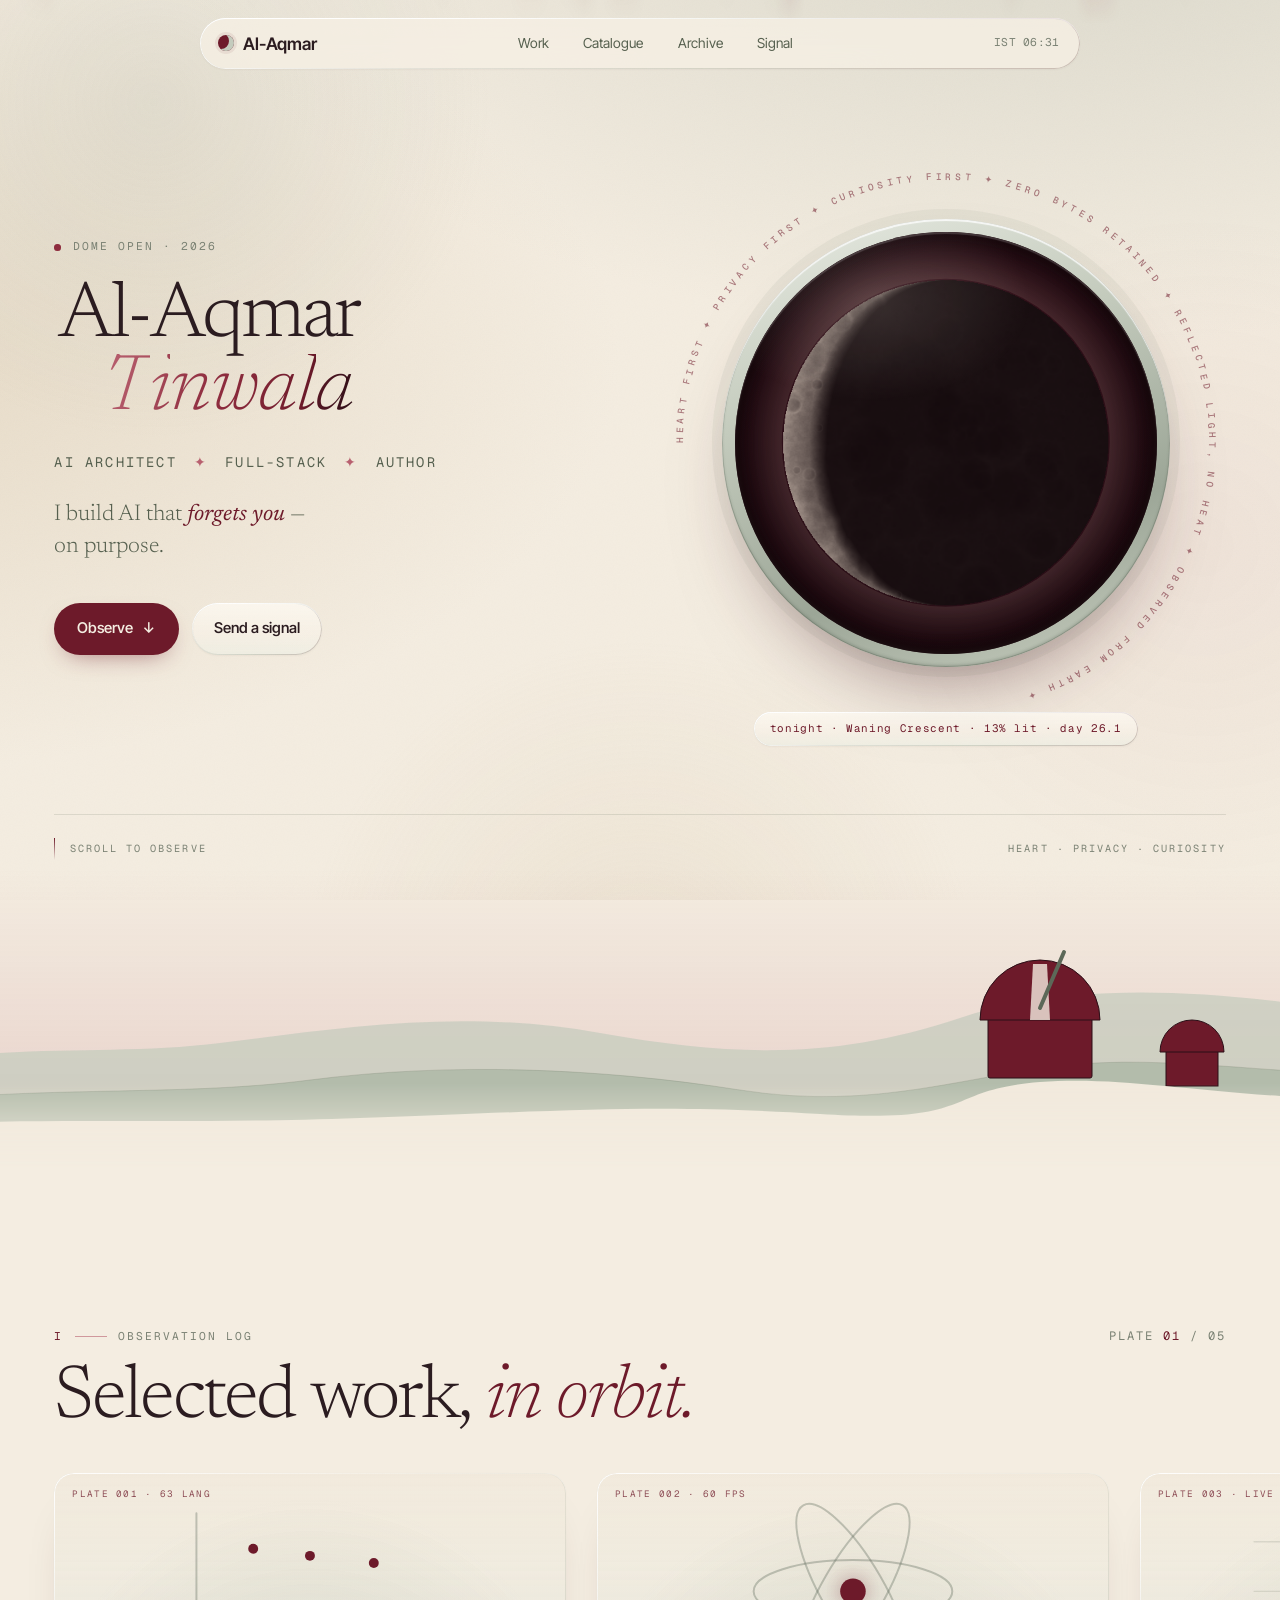
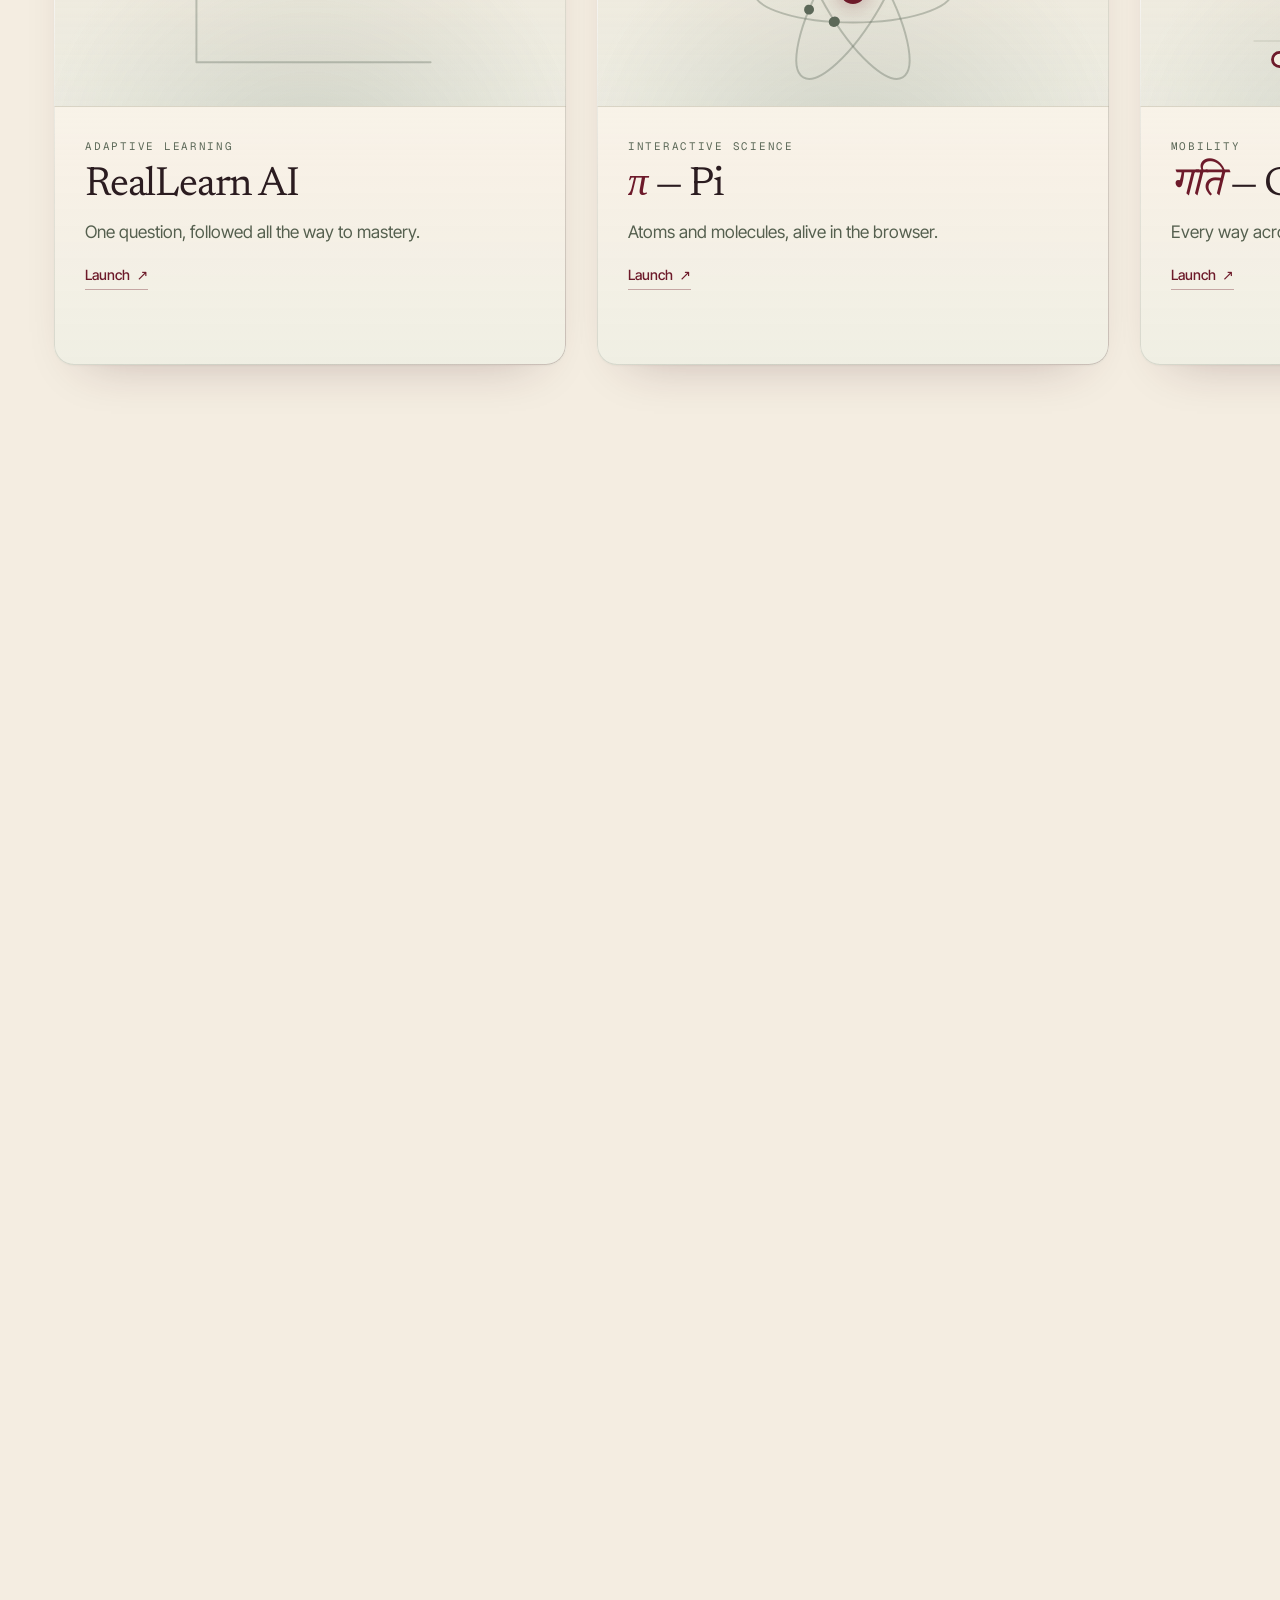
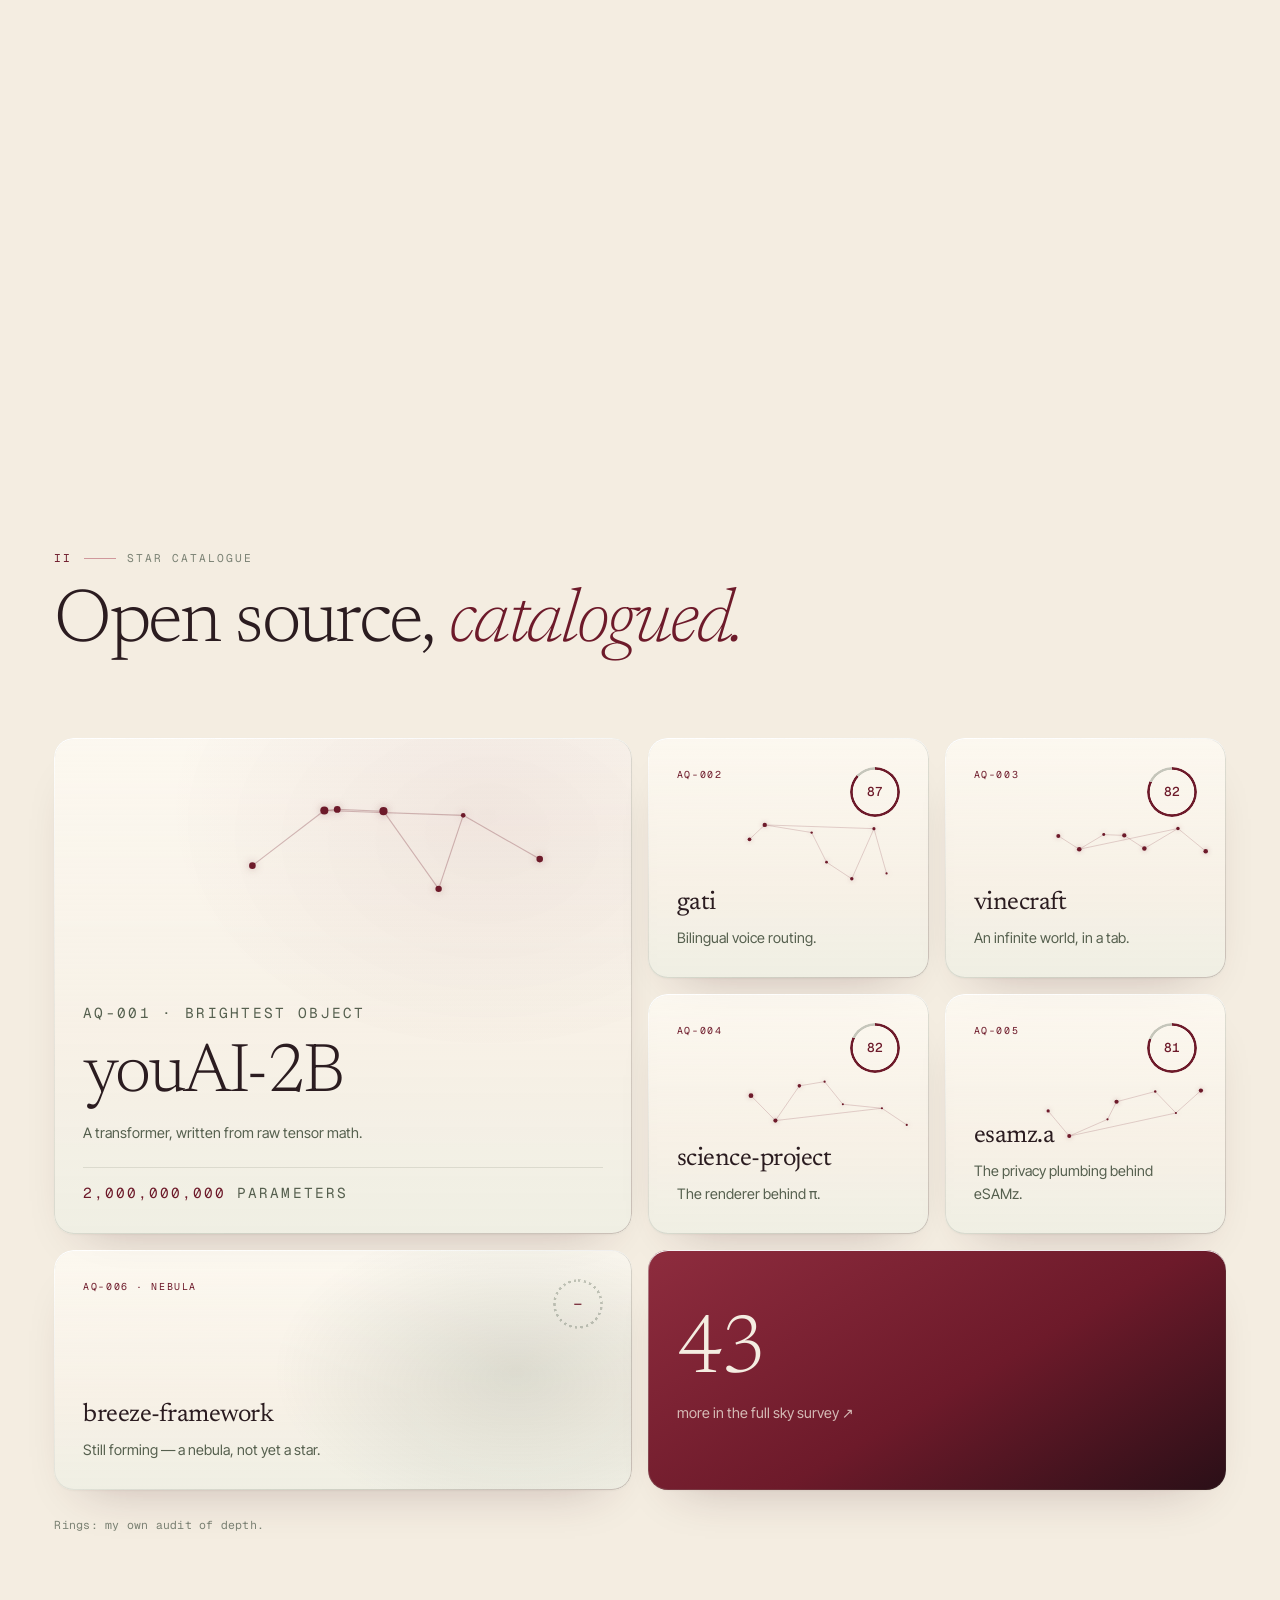
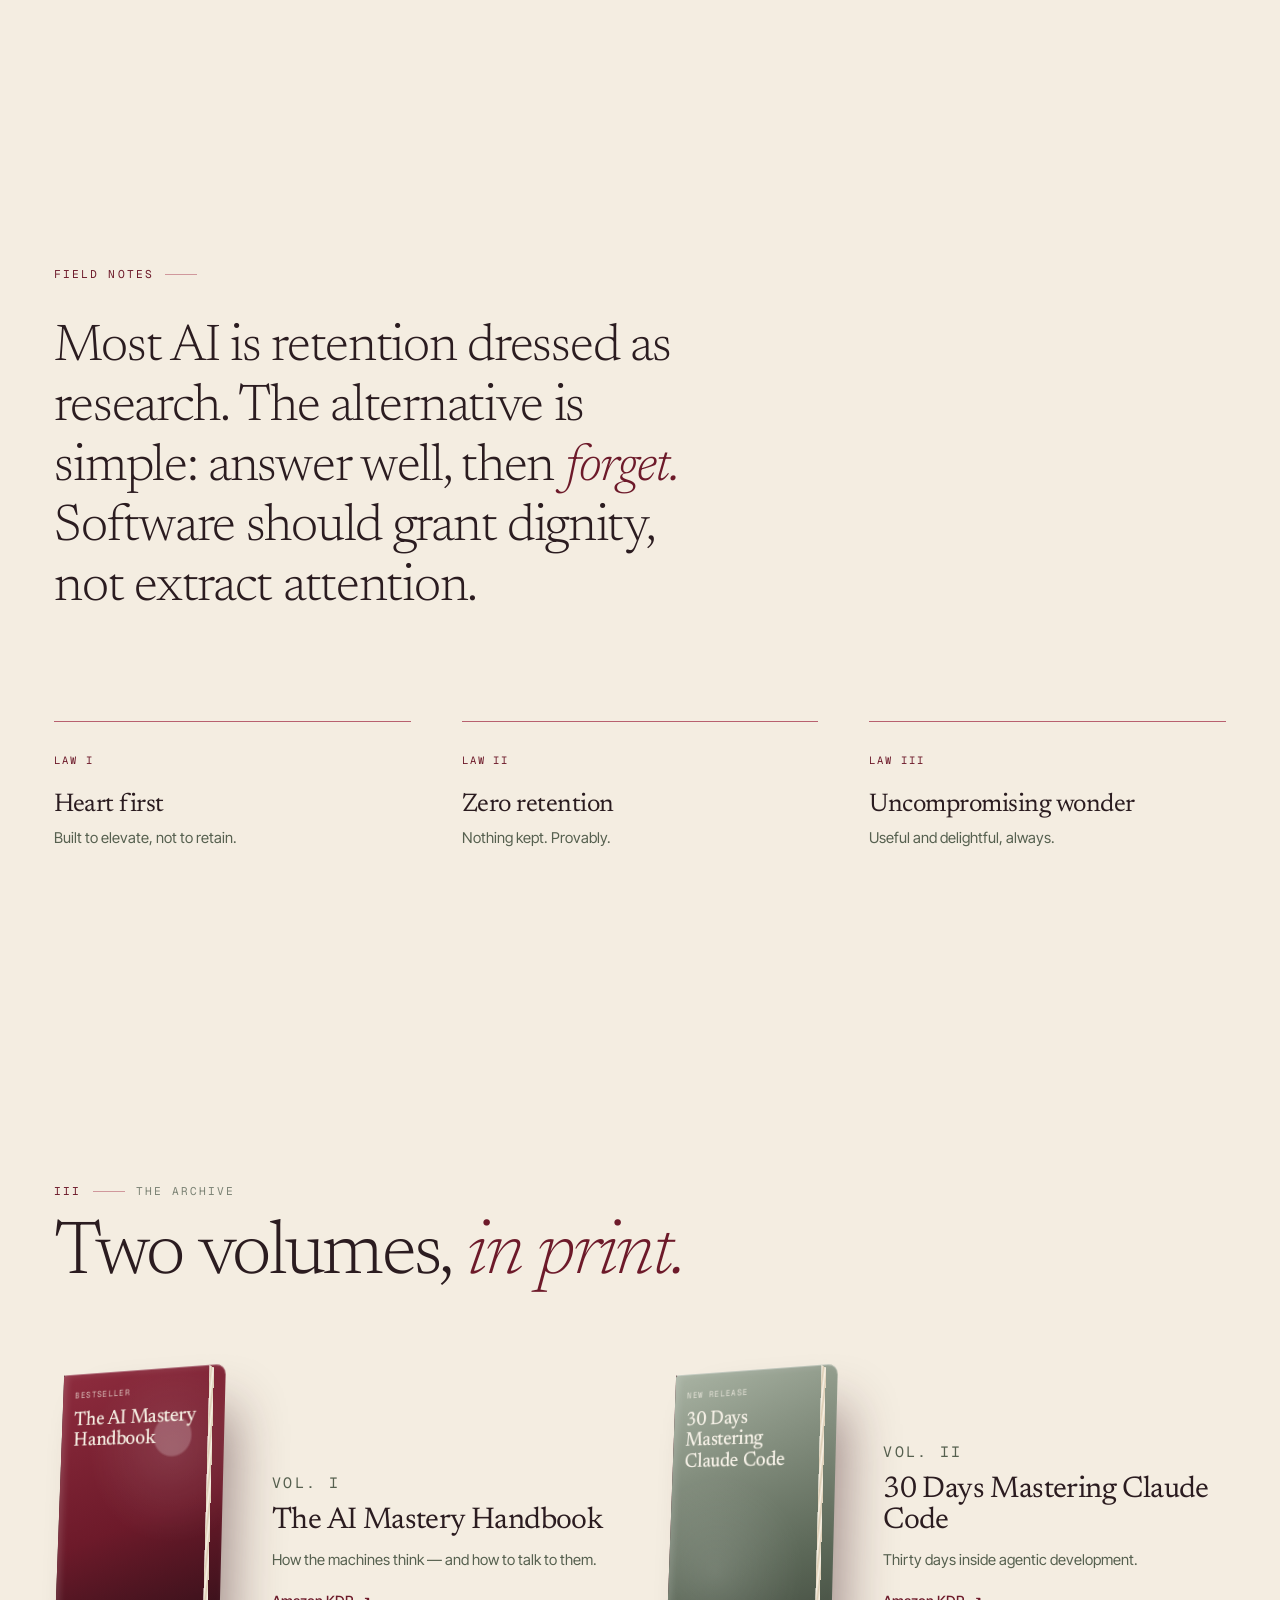
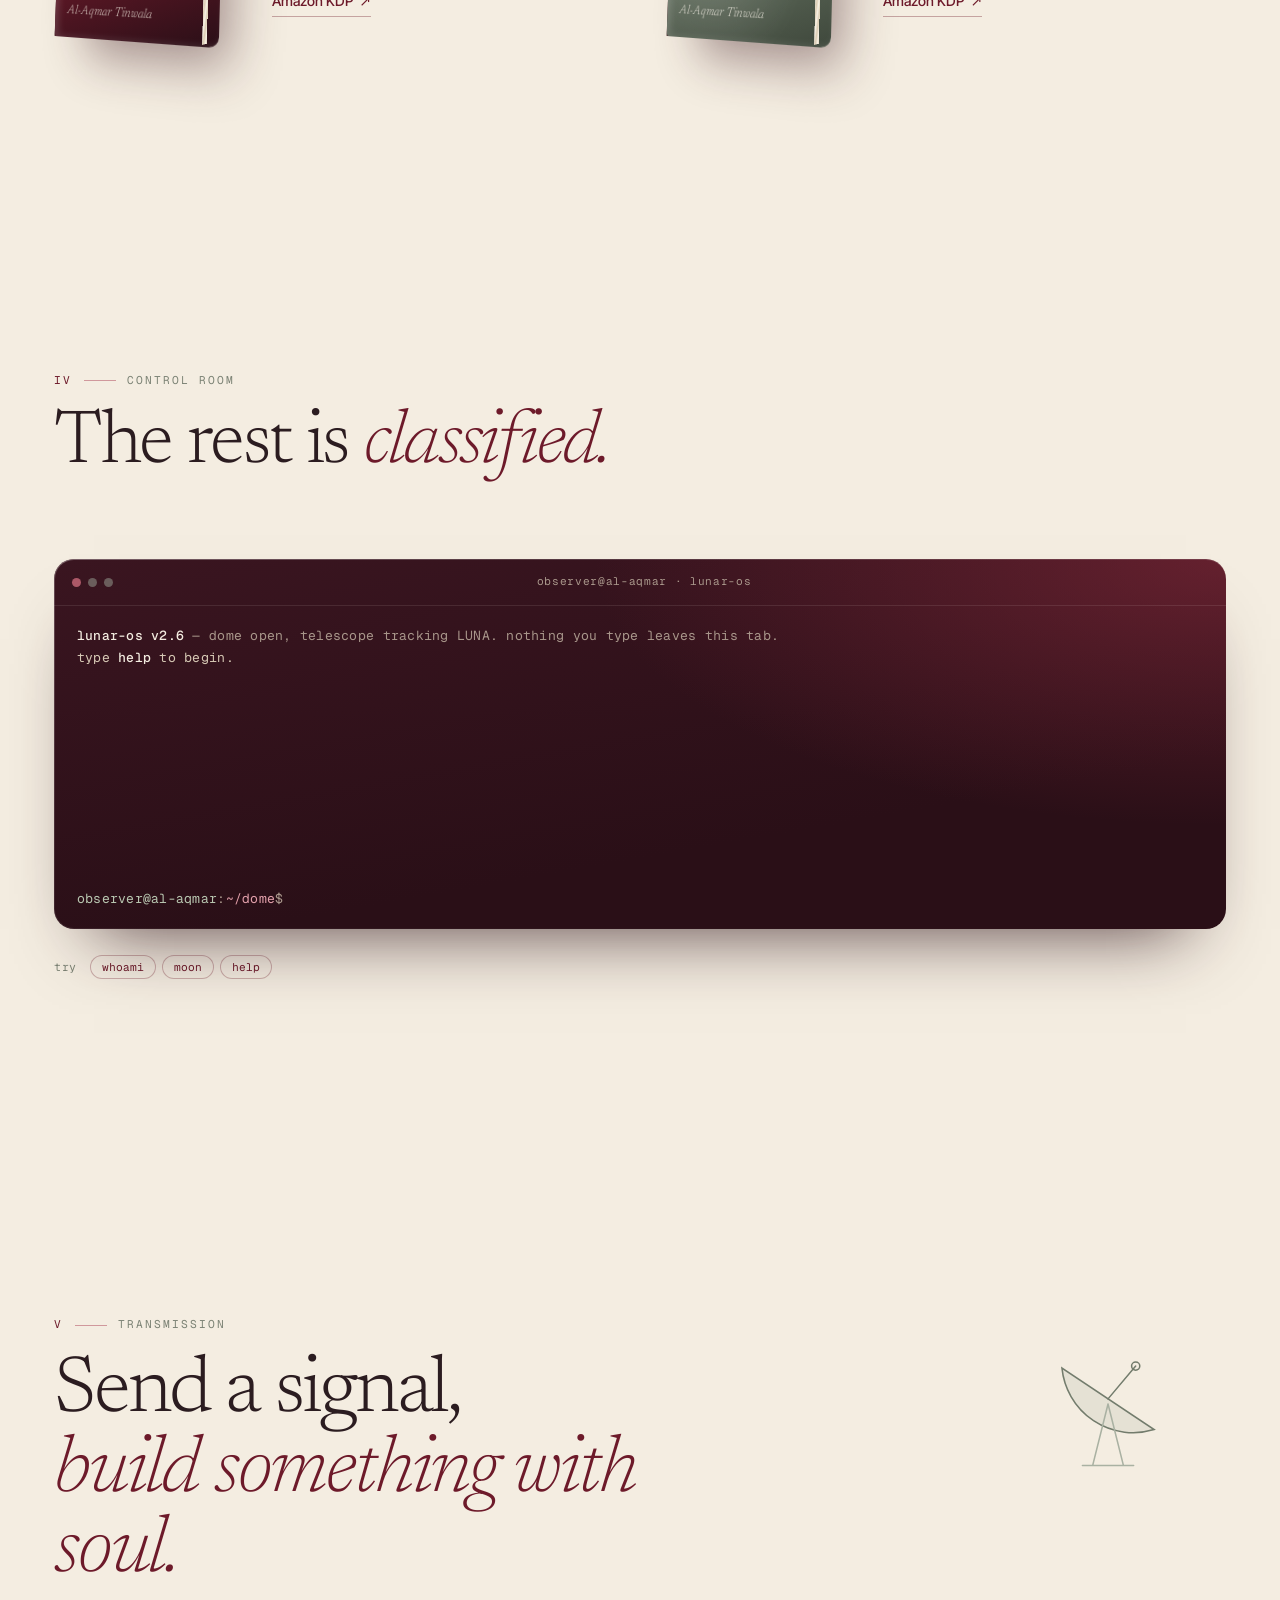
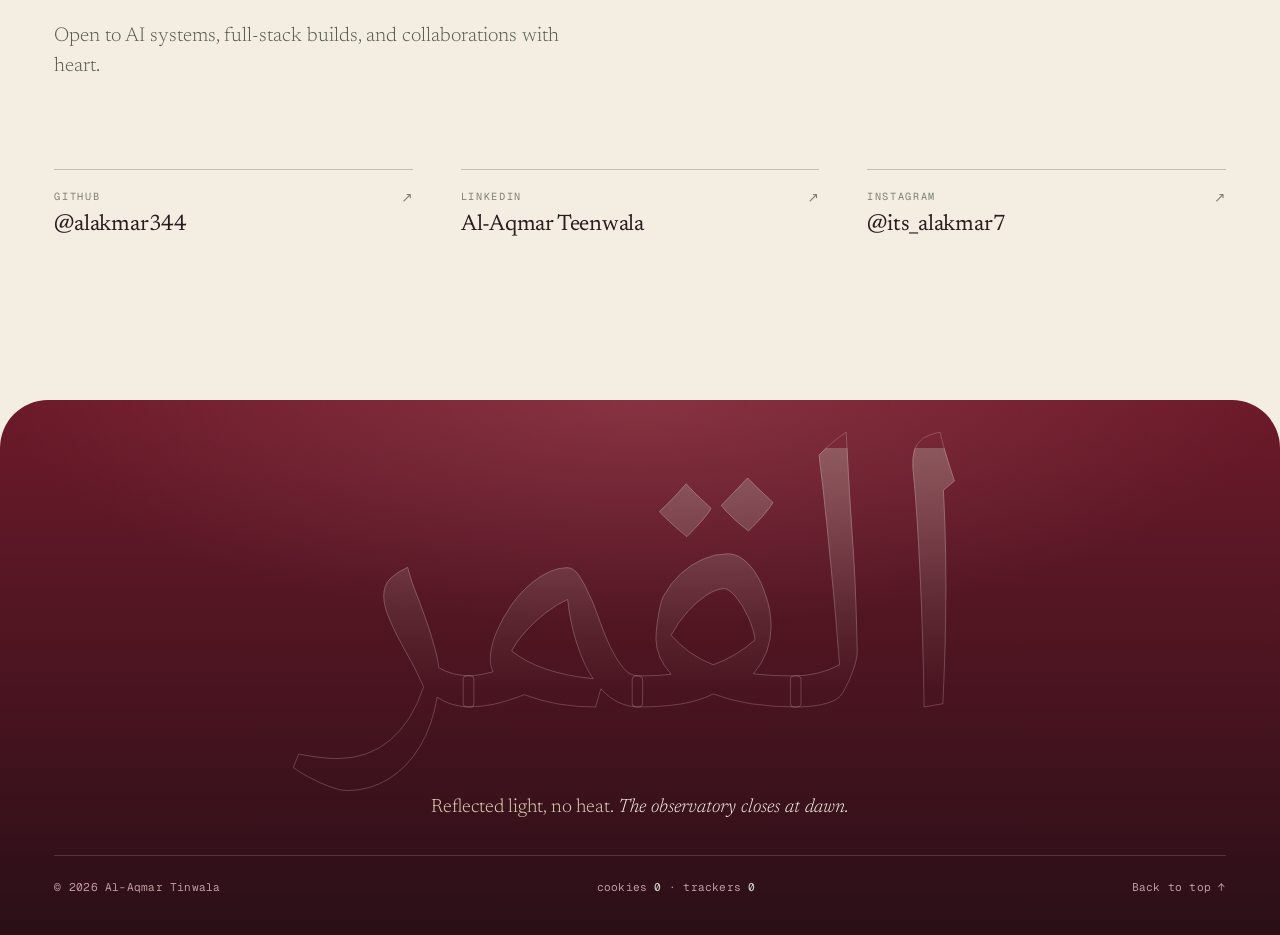
==== commit 4705b3df: "Redesign palette: beige parchment, sage grey and burgundy - Light warm theme: beige paper background" ====
--- a/index.html
+++ b/index.html
@@ -7,8 +7,8 @@
 
 <meta name="description" content="Al-Aqmar Tinwala — heart-first AI architect. A quiet observatory of things built in public. Reflected light, no heat.">
 <meta name="author" content="Al-Aqmar Tinwala">
-<meta name="theme-color" content="#05070d">
-<meta name="color-scheme" content="dark">
+<meta name="theme-color" content="#f4ede1">
+<meta name="color-scheme" content="light">
 
 <meta name="referrer" content="no-referrer">
 <meta name="generator" content="Hand-built, zero telemetry">
@@ -19,7 +19,7 @@
 <meta property="og:title" content="Al-Aqmar Tinwala — The Lunar Observatory">
 <meta property="og:description" content="Heart-first AI, shipped in public. Reflected light, no heat.">
 
-<link rel="icon" href="data:image/svg+xml,%3Csvg xmlns='http://www.w3.org/2000/svg' viewBox='0 0 32 32'%3E%3Crect width='32' height='32' rx='8' fill='%2305070d'/%3E%3Ccircle cx='16' cy='16' r='9' fill='%23e9edf7'/%3E%3Ccircle cx='20' cy='13' r='8' fill='%2305070d'/%3E%3C/svg%3E">
+<link rel="icon" href="data:image/svg+xml,%3Csvg xmlns='http://www.w3.org/2000/svg' viewBox='0 0 32 32'%3E%3Crect width='32' height='32' rx='8' fill='%236d1a2a'/%3E%3Ccircle cx='16' cy='16' r='9' fill='%23f4ede1'/%3E%3Ccircle cx='20' cy='13' r='8' fill='%236d1a2a'/%3E%3C/svg%3E">
 <link rel="preload" href="assets/fonts/newsreader-var-normal.woff2" as="font" type="font/woff2" crossorigin>
 <link rel="preload" href="assets/fonts/newsreader-var-italic.woff2" as="font" type="font/woff2" crossorigin>
 <link rel="preload" href="assets/fonts/geist-mono-var.woff2" as="font" type="font/woff2" crossorigin>
--- a/assets/styles.css
+++ b/assets/styles.css
@@ -1,6 +1,7 @@
 /* ═══════════════════════════════════════════════════════════════
    AL-AQMAR — THE LUNAR OBSERVATORY
-   Moonlight, stars and liquid glass. Self-hosted, zero telemetry.
+   Sage grey, beige parchment and burgundy ink: a star chart printed
+   on warm paper. Self-hosted, zero telemetry.
    ═══════════════════════════════════════════════════════════════ */
 
 /* ── 1. TYPE ─────────────────────────────────────────────────── */
@@ -17,31 +18,43 @@
   --serif: "Newsreader", "AAJ Devanagari", "AAJ Arabic", Georgia, serif;
   --mono: "Geist Mono", "AAJ Devanagari", ui-monospace, "SF Mono", Menlo, monospace;
 
-  --void: #05070d;
-  --ink: #eef1f8;
-  --ink-2: #a7adbf;
-  --ink-3: #6b7186;
-  --line: rgba(255, 255, 255, 0.07);
-  --line-2: rgba(255, 255, 255, 0.16);
-
-  /* moonlight — silver with a cool periwinkle tint, no warm tones */
-  --a1: #dfe5f5;
-  --a2: #9fb4ff;
-  --a3: #ffffff;
-  --glow: 210 220 255;
-  --cool: 159 180 255;
-
-  /* clear glass — no colour, no frost: only edges, thickness and highlights */
-  --lg-fill: linear-gradient(180deg, rgba(255, 255, 255, 0.035), rgba(255, 255, 255, 0) 40%, rgba(255, 255, 255, 0) 70%, rgba(255, 255, 255, 0.02));
-  --lg-edge: inset 0 1px 0 rgba(255, 255, 255, 0.16), inset 0 0 0 1px rgba(255, 255, 255, 0.05);
-  --lg-drop: 0 20px 40px -28px rgba(0, 0, 0, 0.5);
+  /* palette — beige parchment, sage grey, burgundy */
+  --paper: #f4ede1;
+  --paper-2: #ebe1d0;
+  --sand: #dccdb4;
+  --sage: #9ca697;
+  --sage-2: #c4cbbd;
+  --sage-3: #dfe3d8;
+  --sage-deep: #5c6858;
+  --burgundy: #6d1a2a;
+  --burgundy-2: #8e2c3e;
+  --burgundy-3: #b8606f;
+  --night: #2a0f17;
+
+  --void: var(--paper);
+  --ink: #2b1c20;
+  --ink-2: #56604f;
+  --ink-3: #7b8274;
+  --line: rgba(92, 104, 88, 0.16);
+  --line-2: rgba(92, 104, 88, 0.34);
+
+  --a1: var(--burgundy-2);
+  --a2: var(--burgundy);
+  --a3: #fbf6ec;
+  --glow: 109 26 42;
+  --cool: 156 166 151;
+
+  /* paper glass — soft milky panes with a sage hairline and warm shadow */
+  --lg-fill: linear-gradient(180deg, rgba(255, 252, 245, 0.72), rgba(250, 245, 236, 0.5) 60%, rgba(236, 240, 230, 0.55));
+  --lg-edge: inset 0 1px 0 rgba(255, 255, 255, 0.9), inset 0 0 0 1px rgba(92, 104, 88, 0.16);
+  --lg-drop: 0 1px 2px rgba(60, 30, 35, 0.04), 0 24px 50px -32px rgba(70, 28, 38, 0.32);
 
   --r: 20px;
   --maxw: 1280px;
   --gut: clamp(1.2rem, 4.5vw, 3.4rem);
   --bay: clamp(7rem, 18vh, 12rem);
   --ease: cubic-bezier(0.22, 1, 0.36, 1);
-  color-scheme: dark;
+  color-scheme: light;
 }
 
 /* ── 3. RESET ────────────────────────────────────────────────── */
@@ -50,7 +63,11 @@
 html { -webkit-text-size-adjust: 100%; background: var(--void); }
 @media (prefers-reduced-motion: no-preference) { html { scroll-behavior: smooth; } }
 body {
-  background: var(--void);
+  background:
+    radial-gradient(120vw 80vh at 85% -10%, rgba(156, 166, 151, 0.28), transparent 60%),
+    radial-gradient(90vw 70vh at -10% 40%, rgba(220, 205, 180, 0.55), transparent 65%),
+    var(--paper);
+  background-attachment: fixed;
   color: var(--ink);
   font-family: var(--sans);
   font-size: clamp(1rem, 0.95rem + 0.2vw, 1.08rem);
@@ -64,13 +81,16 @@
 button, input { font: inherit; color: inherit; background: none; border: 0; }
 button { cursor: pointer; }
 em { font-family: var(--serif); font-style: italic; font-weight: 300; }
-::selection { background: rgb(var(--cool) / 0.35); color: #fff; }
+::selection { background: var(--burgundy); color: var(--paper); }
 :focus-visible { outline: 2px solid var(--a2); outline-offset: 3px; border-radius: 8px; }
 .mono { font-family: var(--mono); letter-spacing: 0.02em; }
 .vh { position: absolute !important; width: 1px; height: 1px; overflow: hidden; clip: rect(0 0 0 0); clip-path: inset(50%); white-space: nowrap; }
 .skip { position: fixed; top: -100px; left: 1rem; z-index: 999; padding: 0.7rem 1rem; background: var(--ink); color: var(--void); border-radius: 12px; }
 .skip:focus { top: 1rem; }
 .accent { color: var(--a2); }
+/* fine paper grain over everything */
+body::after { content: ""; position: fixed; inset: 0; z-index: 1; pointer-events: none; opacity: 0.35; mix-blend-mode: multiply;
+  background-image: url("data:image/svg+xml,%3Csvg xmlns='http://www.w3.org/2000/svg' width='160' height='160'%3E%3Cfilter id='n'%3E%3CfeTurbulence type='fractalNoise' baseFrequency='.9' numOctaves='2' stitchTiles='stitch'/%3E%3CfeColorMatrix values='0 0 0 0 .45 0 0 0 0 .38 0 0 0 0 .3 0 0 0 .09 0'/%3E%3C/filter%3E%3Crect width='100%25' height='100%25' filter='url(%23n)'/%3E%3C/svg%3E"); }
 
 /* ── 4. LIQUID GLASS MATERIAL ────────────────────────────────── */
 /* Clear, untinted glass: the centre is see-through, all the work is at
@@ -84,13 +104,13 @@
 }
 .glass::after {
   content: ""; position: absolute; inset: 0; border-radius: inherit; padding: 1px; pointer-events: none;
-  background: linear-gradient(135deg, rgba(255, 255, 255, 0.28), rgba(255, 255, 255, 0.04) 30%, rgba(255, 255, 255, 0) 60%, rgba(255, 255, 255, 0.12));
+  background: linear-gradient(135deg, rgba(255, 255, 255, 0.95), rgba(255, 255, 255, 0.2) 30%, rgba(156, 166, 151, 0.1) 60%, rgba(109, 26, 42, 0.14));
   -webkit-mask: linear-gradient(#000 0 0) content-box, linear-gradient(#000 0 0); -webkit-mask-composite: xor;
   mask: linear-gradient(#000 0 0) content-box exclude, linear-gradient(#000 0 0);
 }
 .glass::before {
   content: ""; position: absolute; inset: 0; z-index: -1; border-radius: inherit; pointer-events: none;
-  background: radial-gradient(320px circle at var(--mx, 50%) var(--my, -40%), rgba(255, 255, 255, 0.06), transparent 60%);
+  background: radial-gradient(320px circle at var(--mx, 50%) var(--my, -40%), rgba(109, 26, 42, 0.06), transparent 60%);
   opacity: 0; transition: opacity 0.4s var(--ease);
 }
 .glass:hover::before { opacity: 1; }
@@ -98,9 +118,9 @@
 @property --mx { syntax: "<length-percentage>"; inherits: false; initial-value: 50%; }
 @property --my { syntax: "<length-percentage>"; inherits: false; initial-value: -40%; }
 /* the nav floats over content, so it gets a light neutral blur for legibility */
-.nav { -webkit-backdrop-filter: blur(6px); backdrop-filter: blur(6px); }
+.nav { background: rgba(246, 240, 229, 0.78); -webkit-backdrop-filter: blur(10px) saturate(1.1); backdrop-filter: blur(10px) saturate(1.1); }
 /* Chromium: real refraction of what sits behind the pill-shaped controls */
-.lg-refract .nav { -webkit-backdrop-filter: url(#lg-refract) blur(3px); backdrop-filter: url(#lg-refract) blur(3px); }
+.lg-refract .nav { -webkit-backdrop-filter: url(#lg-refract) blur(8px); backdrop-filter: url(#lg-refract) blur(8px); }
 .lg-refract .scope__phase, .lg-refract .btn--ghost { -webkit-backdrop-filter: url(#lg-refract); backdrop-filter: url(#lg-refract); }
 
 /* ── 5. ARRIVAL ──────────────────────────────────────────────── */
@@ -113,7 +133,7 @@
 .sky__layer { position: absolute; top: 0; left: -40px; will-change: transform, opacity; animation: sky-tw var(--tw, 5s) ease-in-out infinite alternate; animation-delay: var(--td, 0s); }
 @keyframes sky-tw { from { opacity: 1; } to { opacity: var(--tmin, 0.6); } }
 .sky__shoot { position: absolute; left: 0; top: 0; width: 150px; height: 1.2px; border-radius: 1px; opacity: 0; pointer-events: none;
-  background: linear-gradient(270deg, #fff, rgba(255, 255, 255, 0)); transform-origin: 100% 50%; }
+  background: linear-gradient(270deg, var(--burgundy-2), rgba(142, 44, 62, 0)); transform-origin: 100% 50%; }
 .sky__shoot.go { animation: shoot 0.9s linear forwards; }
 @keyframes shoot {
   0% { opacity: 0; transform: rotate(var(--a, 18deg)) translateX(0); }
@@ -121,10 +141,10 @@
   100% { opacity: 0; transform: rotate(var(--a, 18deg)) translateX(var(--d, 520px)); }
 }
 .aura { position: fixed; inset: 0; z-index: 0; pointer-events: none; overflow: hidden; }
-.aura i { position: absolute; width: 60vmax; height: 60vmax; border-radius: 50%; opacity: 0.3; animation: drift 38s ease-in-out infinite alternate; }
-.aura i:nth-child(1) { left: -18vmax; top: -22vmax; background: radial-gradient(circle, rgba(76, 96, 255, 0.22), transparent 62%); }
-.aura i:nth-child(2) { right: -24vmax; top: 18vh; background: radial-gradient(circle, rgba(140, 110, 255, 0.16), transparent 62%); animation-duration: 46s; animation-delay: -12s; }
-.aura i:nth-child(3) { left: 20vw; bottom: -36vmax; background: radial-gradient(circle, rgba(60, 170, 220, 0.13), transparent 62%); animation-duration: 54s; animation-delay: -20s; }
+.aura i { position: absolute; width: 60vmax; height: 60vmax; border-radius: 50%; opacity: 0.55; animation: drift 38s ease-in-out infinite alternate; }
+.aura i:nth-child(1) { left: -18vmax; top: -22vmax; background: radial-gradient(circle, rgba(156, 166, 151, 0.32), transparent 62%); }
+.aura i:nth-child(2) { right: -24vmax; top: 18vh; background: radial-gradient(circle, rgba(142, 44, 62, 0.09), transparent 62%); animation-duration: 46s; animation-delay: -12s; }
+.aura i:nth-child(3) { left: 20vw; bottom: -36vmax; background: radial-gradient(circle, rgba(214, 196, 166, 0.4), transparent 62%); animation-duration: 54s; animation-delay: -20s; }
 @keyframes drift { to { transform: translate3d(8vmax, 6vmax, 0) scale(1.1); } }
 main, .foot, .horizon { position: relative; z-index: 2; }
 
@@ -140,44 +160,45 @@
 .nav.is-hidden { transform: translate(-50%, -160%); }
 .nav__brand { display: flex; align-items: center; gap: 0.6rem; font-weight: 600; letter-spacing: -0.01em; white-space: nowrap; }
 .nav__brand em { color: var(--ink-2); font-size: 1.08em; }
-.nav__moon { width: 16px; height: 16px; border-radius: 50%; background: var(--a3); box-shadow: inset -5px -2px 0 0 #0b0f1c, 0 0 12px rgb(var(--glow) / 0.6); }
+.nav__moon { width: 16px; height: 16px; border-radius: 50%; background: var(--burgundy); box-shadow: inset -5px -2px 0 0 var(--sage-2), 0 0 0 3px rgba(109, 26, 42, 0.08); }
 .nav__links { display: flex; gap: 0.15rem; }
 .nav__links a { padding: 0.45rem 1rem; border-radius: 999px; font-size: 0.86rem; color: var(--ink-2); transition: color 0.2s, background 0.25s, box-shadow 0.25s; }
-.nav__links a:hover { color: var(--ink); }
-.nav__links a[aria-current] { color: var(--ink); background: rgba(255, 255, 255, 0.07); }
+.nav__links a:hover { color: var(--burgundy); }
+.nav__links a[aria-current] { color: var(--paper); background: var(--burgundy); }
 .nav__clock { font-size: 0.7rem; color: var(--ink-3); padding-right: 0.8rem; }
-.nav__progress { position: absolute; left: 22px; right: 22px; bottom: 0; height: 1px; transform-origin: 0 50%; transform: scaleX(var(--p, 0)); background: linear-gradient(90deg, transparent, rgba(255, 255, 255, 0.7), transparent); }
+.nav__progress { position: absolute; left: 22px; right: 22px; bottom: 0; height: 1px; transform-origin: 0 50%; transform: scaleX(var(--p, 0)); background: linear-gradient(90deg, transparent, var(--burgundy-2), transparent); }
 @media (max-width: 860px) { .nav__links { display: none; } .nav { width: calc(100% - 28px); top: 12px; } }
 
 /* ── 8. SHARED ───────────────────────────────────────────────── */
 .section { position: relative; max-width: var(--maxw); margin: 0 auto; padding: var(--bay) var(--gut); }
 .eyebrow { display: inline-flex; flex-wrap: wrap; align-items: center; gap: 0.7rem; font-size: 0.7rem; text-transform: uppercase; letter-spacing: 0.18em; color: var(--ink-3); }
-.room { color: var(--ink-2); display: inline-flex; align-items: center; gap: 0.7rem; }
-.room::after { content: ""; width: 2rem; height: 1px; background: var(--line-2); }
+.room { color: var(--burgundy); display: inline-flex; align-items: center; gap: 0.7rem; }
+.room::after { content: ""; width: 2rem; height: 1px; background: var(--burgundy-3); opacity: 0.6; }
 .section-head { margin-bottom: clamp(3rem, 6vw, 5rem); }
 .section-head h2, .contact__big {
   font-family: var(--serif); font-weight: 300;
   font-size: clamp(2.4rem, 1.2rem + 4.4vw, 5.2rem); line-height: 1; letter-spacing: -0.035em; margin-top: 1rem;
 }
 .section-head h2 em, .contact__big em { font-weight: 250; letter-spacing: -0.03em;
-  color: var(--ink-2); padding-right: 0.08em; }
+  color: var(--burgundy); padding-right: 0.08em; }
 .note { margin-top: 1.6rem; font-size: 0.72rem; color: var(--ink-3); }
-.pulse { position: relative; width: 7px; height: 7px; border-radius: 50%; background: #7ee2b8; }
-.pulse::after { content: ""; position: absolute; inset: 0; border-radius: 50%; background: rgba(126, 226, 184, 0.5); animation: pulse 2.4s infinite; }
+.pulse { position: relative; width: 7px; height: 7px; border-radius: 50%; background: var(--burgundy-2); }
+.pulse::after { content: ""; position: absolute; inset: 0; border-radius: 50%; background: rgba(142, 44, 62, 0.4); animation: pulse 2.4s infinite; }
 @keyframes pulse { 0% { transform: scale(1); opacity: 1; } 70%, 100% { transform: scale(3.6); opacity: 0; } }
 
 .btn { display: inline-flex; align-items: center; gap: 0.6rem; padding: 0.9rem 1.4rem; border-radius: 999px; font-weight: 550; font-size: 0.93rem; transition: transform 0.3s var(--ease), box-shadow 0.3s, background 0.3s, color 0.3s; }
 .btn:hover { transform: translateY(-1px); }
-.btn--solid { background: var(--ink); color: #0a0d18; }
-.btn--solid:hover { background: #fff; box-shadow: 0 0 0 6px rgba(255, 255, 255, 0.06); }
+.btn--solid { background: var(--burgundy); color: var(--paper); box-shadow: 0 10px 24px -12px rgba(109, 26, 42, 0.6); }
+.btn--solid:hover { background: var(--burgundy-2); box-shadow: 0 0 0 6px rgba(109, 26, 42, 0.1), 0 14px 28px -12px rgba(109, 26, 42, 0.55); }
 .btn--ghost { color: var(--ink); }
+.btn--ghost:hover { color: var(--burgundy); }
 
 .chips { display: flex; flex-wrap: wrap; gap: 0.35rem 0; }
 .chips li { font: 0.68rem/1.4 var(--mono); color: var(--ink-3); letter-spacing: 0.02em; }
-.chips li + li::before { content: "·"; margin: 0 0.6rem; color: var(--line-2); }
-.card__tag { display: flex; flex-wrap: wrap; align-items: center; gap: 0.7rem; font-size: 0.68rem; text-transform: uppercase; letter-spacing: 0.16em; color: var(--ink-3); }
-.card__link { display: inline-flex; gap: 0.4rem; align-items: center; font-weight: 500; font-size: 0.88rem; justify-self: start; margin-top: 0.4rem; border-bottom: 1px solid var(--line-2); padding-bottom: 0.2rem; transition: border-color 0.2s, color 0.2s; }
-.card__link:hover, .book:hover .card__link { color: #fff; border-color: #fff; }
+.chips li + li::before { content: "·"; margin: 0 0.6rem; color: var(--sage); }
+.card__tag { display: flex; flex-wrap: wrap; align-items: center; gap: 0.7rem; font-size: 0.68rem; text-transform: uppercase; letter-spacing: 0.16em; color: var(--sage-deep); }
+.card__link { display: inline-flex; gap: 0.4rem; align-items: center; font-weight: 500; font-size: 0.88rem; justify-self: start; margin-top: 0.4rem; color: var(--burgundy); border-bottom: 1px solid rgba(109, 26, 42, 0.35); padding-bottom: 0.2rem; transition: border-color 0.2s, color 0.2s; }
+.card__link:hover, .book:hover .card__link { color: var(--burgundy-2); border-color: var(--burgundy-2); }
 
 /* reveal primitives */
 .js .split .ch { display: inline-block; transform: translateY(105%); opacity: 0; filter: blur(4px); transition: transform 0.8s var(--ease), opacity 0.8s var(--ease), filter 0.8s var(--ease); transition-delay: calc(var(--i) * 32ms + 0.1s); }
@@ -196,12 +217,12 @@
 .hero__title { font-family: var(--serif); font-weight: 300; font-size: clamp(3.4rem, 6.2vw, 6.6rem); line-height: 0.92; letter-spacing: -0.045em; margin: 1.4rem 0 1.5rem; white-space: nowrap; }
 .hero__title .line { display: block; overflow: hidden; padding: 0 0.05em 0.1em; margin-bottom: -0.1em; }
 .hero__title .line--italic { font-style: italic; font-weight: 250; padding-left: 0.6em; }
-.hero__title .line--italic .ch { background: linear-gradient(100deg, #fff, #c9d4f5 55%, var(--a2)); -webkit-background-clip: text; background-clip: text; color: transparent; background-size: 700% 100%; background-position: calc(var(--i) * 16.6%) 0; padding-right: 0.04em; }
+.hero__title .line--italic .ch { background: linear-gradient(100deg, var(--burgundy-3), var(--burgundy-2) 45%, var(--burgundy) 75%, var(--night)); -webkit-background-clip: text; background-clip: text; color: transparent; background-size: 700% 100%; background-position: calc(var(--i) * 16.6%) 0; padding-right: 0.04em; }
 .hero__role { font-size: clamp(0.7rem, 0.66rem + 0.25vw, 0.86rem); color: var(--ink-2); text-transform: uppercase; letter-spacing: 0.16em; white-space: nowrap; }
 @media (max-width: 420px) { .hero__role { letter-spacing: 0.07em; font-size: 0.68rem; } }
-.hero__role .sep { color: var(--ink-3); margin: 0 clamp(0.3em, 1vw, 0.5em); }
+.hero__role .sep { color: var(--burgundy-3); margin: 0 clamp(0.3em, 1vw, 0.5em); }
 .hero__lede { max-width: 26ch; margin-top: 1.6rem; font: 300 clamp(1.15rem, 1rem + 0.55vw, 1.42rem)/1.45 var(--serif); color: var(--ink-2); }
-.hero__lede em { color: var(--ink); font-weight: 400; }
+.hero__lede em { color: var(--burgundy); font-weight: 400; }
 .hero__cta { display: flex; flex-wrap: wrap; gap: 0.8rem; margin-top: 2.4rem; }
 .js .hero__copy > *:not(h1) { opacity: 0; transform: translateY(14px); transition: opacity 0.8s var(--ease), transform 0.8s var(--ease); }
 .is-ready .hero__copy > *:not(h1) { opacity: 1; transform: none; }
@@ -212,22 +233,22 @@
 .js .scope { opacity: 0; transform: scale(0.95); transition: opacity 1.6s var(--ease), transform 1.6s var(--ease); }
 .is-ready .scope { opacity: 1; transform: none; transition-delay: 0.2s; }
 .scope__orbit { position: absolute; inset: 0; width: 100%; height: 100%; pointer-events: none; animation: spin 120s linear infinite; }
-.scope__orbit text { font: 500 10px var(--mono); letter-spacing: 0.4em; fill: rgba(255, 255, 255, 0.2); }
+.scope__orbit text { font: 500 10px var(--mono); letter-spacing: 0.4em; fill: rgba(109, 26, 42, 0.55); }
 @keyframes spin { to { transform: rotate(360deg); } }
 .scope__barrel {
   position: relative; width: 80%; aspect-ratio: 1; border-radius: 50%; padding: 2.4%;
-  background: linear-gradient(160deg, rgba(255, 255, 255, 0.1), rgba(255, 255, 255, 0) 40%, rgba(255, 255, 255, 0) 70%, rgba(255, 255, 255, 0.05));
-  box-shadow: inset 0 1px 0 rgba(255, 255, 255, 0.45), inset 0 -1px 0 rgba(255, 255, 255, 0.1), inset 0 0 0 1px rgba(255, 255, 255, 0.1), 0 40px 90px -30px rgba(0, 0, 0, 0.9), 0 0 120px -20px rgb(var(--glow) / 0.18);
+  background: linear-gradient(160deg, #e9ece4, var(--sage-2) 35%, var(--sage) 70%, #c9cfc1);
+  box-shadow: inset 0 2px 1px rgba(255, 255, 255, 0.85), inset 0 -2px 3px rgba(60, 70, 58, 0.25), inset 0 0 0 1px rgba(92, 104, 88, 0.3), 0 40px 80px -36px rgba(70, 28, 38, 0.55), 0 0 0 10px rgba(156, 166, 151, 0.12);
 }
 .js .scope__barrel { animation: float 8s ease-in-out infinite; will-change: transform; }
 @keyframes float { 50% { transform: translateY(-8px); } }
-.scope__lens { position: relative; width: 100%; height: 100%; border-radius: 50%; overflow: hidden; background: radial-gradient(circle at 50% 50%, #0b1020, #020308 75%); box-shadow: inset 0 0 40px 8px rgba(0, 0, 0, 0.9); isolation: isolate; }
-.scope__moon { position: absolute; left: 50%; top: 50%; width: 78%; aspect-ratio: 1; translate: -50% -50%; touch-action: pan-y; cursor: grab; border-radius: 50%; box-shadow: 0 0 40px rgb(var(--glow) / 0.2); }
+.scope__lens { position: relative; width: 100%; height: 100%; border-radius: 50%; overflow: hidden; background: radial-gradient(circle at 50% 45%, #4a1724, var(--night) 60%, #14060a 100%); box-shadow: inset 0 0 40px 8px rgba(10, 2, 5, 0.85); isolation: isolate; }
+.scope__moon { position: absolute; left: 50%; top: 50%; width: 78%; aspect-ratio: 1; translate: -50% -50%; touch-action: pan-y; cursor: grab; border-radius: 50%; box-shadow: 0 0 50px rgba(244, 228, 200, 0.22); }
 .scope__moon:active { cursor: grabbing; }
 .scope__glass { position: absolute; inset: 0; z-index: 3; pointer-events: none; border-radius: 50%;
-  background: radial-gradient(55% 35% at 32% 16%, rgba(255, 255, 255, 0.12), transparent 70%), radial-gradient(circle, transparent 64%, rgba(0, 0, 0, 0.6) 100%);
+  background: radial-gradient(55% 35% at 32% 16%, rgba(255, 245, 230, 0.14), transparent 70%), radial-gradient(circle, transparent 64%, rgba(20, 4, 9, 0.6) 100%);
   box-shadow: inset 0 2px 1px rgba(255, 255, 255, 0.18), inset 0 -2px 6px rgba(255, 255, 255, 0.05); }
-.scope__phase { position: absolute; bottom: -4%; left: 50%; transform: translateX(-50%); z-index: 4; font-size: 0.68rem; color: var(--ink-2); white-space: nowrap; padding: 0.5rem 1rem; border-radius: 999px; letter-spacing: 0.06em; }
+.scope__phase { position: absolute; bottom: -4%; left: 50%; transform: translateX(-50%); z-index: 4; font-size: 0.68rem; color: var(--burgundy); white-space: nowrap; padding: 0.5rem 1rem; border-radius: 999px; letter-spacing: 0.06em; }
 
 .hero__foot {
   grid-column: 1 / -1; grid-row: 2; display: flex; justify-content: space-between; align-items: center; gap: 1rem;
@@ -235,7 +256,7 @@
   font-size: 0.64rem; text-transform: uppercase; letter-spacing: 0.2em; color: var(--ink-3);
 }
 .hero__cue { display: inline-flex; align-items: center; gap: 0.9rem; }
-.hero__cue::before { content: ""; width: 1px; height: 1.4rem; background: linear-gradient(var(--ink-2), transparent); transform-origin: top; animation: cue 2.4s var(--ease) infinite; }
+.hero__cue::before { content: ""; width: 1px; height: 1.4rem; background: linear-gradient(var(--burgundy), transparent); transform-origin: top; animation: cue 2.4s var(--ease) infinite; }
 @keyframes cue { 0% { transform: scaleY(0); opacity: 1; } 70% { transform: scaleY(1); opacity: 1; } 100% { transform: scaleY(1); opacity: 0; } }
 .js .hero__foot { opacity: 0; transition: opacity 1.2s var(--ease) 0.9s; }
 .is-ready .hero__foot { opacity: 1; }
@@ -262,14 +283,15 @@
 }
 
 /* ── 10. HORIZON ─────────────────────────────────────────────── */
-.horizon { height: clamp(140px, 24vw, 300px); margin-top: -2rem; color: rgb(var(--cool)); pointer-events: none; overflow: hidden; }
+.horizon { height: clamp(140px, 24vw, 300px); margin-top: -2rem; color: var(--burgundy-3); pointer-events: none; overflow: hidden; }
 .horizon svg { width: 100%; height: 100%; }
-.hz-far { fill: #0a0e1c; }
-.hz-mid { fill: #070a14; stroke: rgba(255, 255, 255, 0.08); stroke-width: 1; }
-.hz-near { fill: var(--void); }
-.hz-obs { fill: #04060c; stroke: rgba(255, 255, 255, 0.14); stroke-width: 1; }
-.hz-slit { fill: rgba(255, 255, 255, 0.22); stroke: none; }
-.hz-scope { stroke: rgba(255, 255, 255, 0.6); stroke-width: 4; stroke-linecap: round; }
+.horizon { -webkit-mask-image: linear-gradient(#000 72%, transparent); mask-image: linear-gradient(#000 72%, transparent); }
+.hz-far { fill: var(--sage-2); opacity: 0.7; }
+.hz-mid { fill: #b3bcab; stroke: rgba(92, 104, 88, 0.2); stroke-width: 1; }
+.hz-near { fill: #f1e9dc; }
+.hz-obs { fill: var(--burgundy); stroke: var(--night); stroke-width: 1; }
+.hz-slit { fill: var(--paper); stroke: none; opacity: 0.8; }
+.hz-scope { stroke: var(--sage-deep); stroke-width: 4; stroke-linecap: round; }
 
 /* ── 11. WORKS — observation log reel ────────────────────────── */
 .works { position: relative; height: var(--reel-h, 500vh); z-index: 2; }
@@ -277,66 +299,66 @@
 .works .section-head { padding: 0 var(--gut); max-width: var(--maxw); width: 100%; margin: 0 auto 2.2rem; }
 .section-head__top { display: flex; justify-content: space-between; align-items: center; gap: 1rem; }
 .works__counter { font-size: 0.76rem; letter-spacing: 0.16em; color: var(--ink-3); }
-.works__counter span { color: var(--ink); }
+.works__counter span { color: var(--burgundy); }
 .works__track { display: flex; contain: layout style; gap: clamp(1.2rem, 2.4vw, 2.2rem); padding: 0 max(var(--gut), calc((100vw - var(--maxw)) / 2 + var(--gut))); will-change: transform; width: max-content; }
 .card { flex: 0 0 auto; width: clamp(320px, 40vw, 540px); border-radius: var(--r); overflow: hidden; transition: transform 0.5s var(--ease); }
 .card:hover { transform: translateY(-2px); }
 .card__art {
   position: relative; height: clamp(170px, 26vh, 240px); display: grid; place-items: center; overflow: hidden;
   border-bottom: 1px solid var(--line);
-  background: radial-gradient(circle at 50% 130%, rgba(255, 255, 255, 0.03), transparent 70%);
-}
-.plate { position: absolute; top: 14px; left: 18px; font-size: 0.58rem; letter-spacing: 0.14em; color: var(--ink-3); }
-.card__art svg { width: 66%; height: 84%; overflow: visible; fill: none; stroke: var(--ink-2); stroke-width: 1.4; stroke-linecap: round; }
+  background: radial-gradient(circle at 50% 130%, rgba(156, 166, 151, 0.35), transparent 70%), linear-gradient(180deg, rgba(235, 225, 208, 0.6), rgba(223, 227, 216, 0.5));
+}
+.plate { position: absolute; top: 14px; left: 18px; font-size: 0.58rem; letter-spacing: 0.14em; color: var(--burgundy); opacity: 0.75; }
+.card__art svg { width: 66%; height: 84%; overflow: visible; fill: none; stroke: var(--sage-deep); stroke-width: 1.4; stroke-linecap: round; }
 .card__body { padding: clamp(1.5rem, 2.4vw, 2.2rem); display: grid; gap: 0.7rem; }
 .card h3 { font: 400 clamp(1.9rem, 1.2rem + 1.7vw, 2.8rem)/1 var(--serif); letter-spacing: -0.03em; }
 .card__body > p:not(.card__tag) { color: var(--ink-2); max-width: 34ch; }
-.glyph { font-style: italic; color: var(--ink-2); }
+.glyph { font-style: italic; color: var(--burgundy); }
 
 .art-esamz .route path { stroke-dasharray: 5 7; animation: dash 1.8s linear infinite; }
 .art-esamz rect, .art-esamz .lock { stroke: var(--ink); }
-.art-esamz rect { fill: rgba(255, 255, 255, 0.05); }
+.art-esamz rect { fill: rgba(255, 255, 255, 0.5); }
 .art-esamz circle { fill: var(--a2); stroke: none; }
 @keyframes dash { to { stroke-dashoffset: -24; } }
 .art-learn .axis { stroke: var(--line-2); }
-.art-learn .curve { stroke: var(--ink); stroke-width: 2; stroke-dasharray: 520; stroke-dashoffset: 520; animation: draw 4s var(--ease) infinite; }
+.art-learn .curve { stroke: var(--burgundy); stroke-width: 2; stroke-dasharray: 520; stroke-dashoffset: 520; animation: draw 4s var(--ease) infinite; }
 .art-learn circle { fill: var(--a2); stroke: none; }
 @keyframes draw { 60%, 100% { stroke-dashoffset: 0; } }
 .art-pi .orb { stroke: var(--line-2); }
-.art-pi .nucleus { fill: var(--ink); stroke: none; filter: drop-shadow(0 0 8px rgb(var(--glow))); }
-.art-pi .el { fill: var(--a2); stroke: none; }
+.art-pi .nucleus { fill: var(--burgundy); stroke: none; filter: drop-shadow(0 0 8px rgba(109, 26, 42, 0.45)); }
+.art-pi .el { fill: var(--sage-deep); stroke: none; }
 .art-gati .grid { stroke: var(--line); stroke-width: 1; }
-.art-gati .path { stroke: var(--ink); stroke-width: 2.2; stroke-dasharray: 280; stroke-dashoffset: 280; animation: draw 3.6s var(--ease) infinite; }
-.art-gati .stop { fill: var(--void); stroke: var(--a2); stroke-width: 2; }
+.art-gati .path { stroke: var(--burgundy); stroke-width: 2.2; stroke-dasharray: 280; stroke-dashoffset: 280; animation: draw 3.6s var(--ease) infinite; }
+.art-gati .stop { fill: var(--paper); stroke: var(--a2); stroke-width: 2; }
 .art-gati .stop.end { fill: var(--a2); }
-.art-gati .devanagari { font: 600 30px "AAJ Devanagari", var(--sans); fill: rgba(255, 255, 255, 0.12); stroke: none; }
+.art-gati .devanagari { font: 600 30px "AAJ Devanagari", var(--sans); fill: rgba(92, 104, 88, 0.22); stroke: none; }
 .art-color { display: grid; gap: 1rem; justify-items: center; align-content: center; }
 .swatches { display: flex; gap: 8px; }
-.swatches span { width: clamp(26px, 3vw, 38px); height: clamp(70px, 10vh, 104px); border-radius: 999px; transition: transform 0.5s var(--ease); box-shadow: inset 0 1px 0 rgba(255, 255, 255, 0.3); }
-.swatches span:nth-child(1) { background: oklch(0.36 0.12 270); --k: 0; }
-.swatches span:nth-child(2) { background: oklch(0.46 0.13 265); --k: 1; }
-.swatches span:nth-child(3) { background: oklch(0.56 0.12 258); --k: 2; }
-.swatches span:nth-child(4) { background: oklch(0.66 0.10 250); --k: 3; }
-.swatches span:nth-child(5) { background: oklch(0.76 0.08 240); --k: 4; }
-.swatches span:nth-child(6) { background: oklch(0.86 0.05 235); --k: 5; }
-.swatches span:nth-child(7) { background: oklch(0.95 0.02 230); --k: 6; }
+.swatches span { width: clamp(26px, 3vw, 38px); height: clamp(70px, 10vh, 104px); border-radius: 999px; transition: transform 0.5s var(--ease); box-shadow: inset 0 1px 0 rgba(255, 255, 255, 0.4), 0 8px 18px -10px rgba(70, 28, 38, 0.45); }
+.swatches span:nth-child(1) { background: #4a1220; --k: 0; }
+.swatches span:nth-child(2) { background: #6d1a2a; --k: 1; }
+.swatches span:nth-child(3) { background: #9a4655; --k: 2; }
+.swatches span:nth-child(4) { background: #d8c7ad; --k: 3; }
+.swatches span:nth-child(5) { background: #c4cbbd; --k: 4; }
+.swatches span:nth-child(6) { background: #9ca697; --k: 5; }
+.swatches span:nth-child(7) { background: #5c6858; --k: 6; }
 .card:hover .swatches span { transform: translateY(calc((var(--k, 0) - 3) * 6px)); }
 .contrast { font-size: 0.68rem; color: var(--ink-3); }
 
 /* decommissioned satellite: present, but quietly powered down */
 .badge {
   display: inline-flex; align-items: center; gap: 0.45rem; padding: 0.28rem 0.65rem 0.28rem 0.55rem; border-radius: 999px;
-  font: 500 0.58rem/1 var(--mono); letter-spacing: 0.16em; text-transform: uppercase; color: #f1c27d;
-  background: rgba(241, 194, 125, 0.07); box-shadow: inset 0 0 0 1px rgba(241, 194, 125, 0.28);
+  font: 500 0.58rem/1 var(--mono); letter-spacing: 0.16em; text-transform: uppercase; color: var(--burgundy);
+  background: rgba(109, 26, 42, 0.07); box-shadow: inset 0 0 0 1px rgba(109, 26, 42, 0.3);
 }
 .badge::before { content: ""; width: 5px; height: 5px; border-radius: 50%; background: currentColor; opacity: 0.85; }
-.card--retired .card__art { filter: grayscale(1); opacity: 0.38; }
+.card--retired .card__art { filter: grayscale(1); opacity: 0.45; }
 .card--retired .card__art::after { content: ""; position: absolute; inset: 0; pointer-events: none;
-  background: repeating-linear-gradient(0deg, rgba(255, 255, 255, 0.025) 0 1px, transparent 1px 4px); }
+  background: repeating-linear-gradient(0deg, rgba(92, 104, 88, 0.08) 0 1px, transparent 1px 4px); }
 .card--retired .art-esamz .route path { animation: none; stroke-dasharray: 2 8; }
 .card--retired h3 { color: var(--ink-2); }
 .card--retired h3::after { content: ""; display: block; width: 2.2rem; height: 1px; margin-top: 0.9rem; background: var(--line-2); }
-.card__link--muted { color: var(--ink-3); border-color: var(--line); }
+.card__link--muted { color: var(--ink-3); border-color: var(--line-2); }
 
 .works.is-native { height: auto; }
 .works.is-native .works__sticky { position: relative; height: auto; padding: var(--bay) 0 2rem; }
@@ -347,36 +369,41 @@
 .bento { display: grid; grid-template-columns: repeat(4, 1fr); grid-auto-rows: minmax(240px, auto); gap: 1rem; }
 .tile { overflow: hidden; padding: 1.8rem; border-radius: var(--r); display: flex; flex-direction: column; gap: 0.6rem; transition: transform 0.5s var(--ease); }
 .tile:hover { transform: translateY(-2px); }
+.tile h3 { transition: color 0.3s; }
+.tile:hover h3 { color: var(--burgundy); }
 .tile h3 { font: 400 1.6rem/1.05 var(--serif); letter-spacing: -0.02em; margin-top: auto; }
 .tile p { color: var(--ink-2); font-size: 0.9rem; }
 .tile__top { display: flex; justify-content: space-between; align-items: flex-start; }
-.cat { font-size: 0.62rem; letter-spacing: 0.16em; color: var(--ink-3); text-transform: uppercase; }
+.cat { font-size: 0.62rem; letter-spacing: 0.16em; color: var(--burgundy); text-transform: uppercase; }
 .constellation { position: absolute; right: 8%; top: 28%; width: 58%; height: 40%; overflow: visible; z-index: -1; }
-.constellation line { stroke: rgba(255, 255, 255, 0.16); stroke-width: 0.8; stroke-dasharray: 200; stroke-dashoffset: 200; transition: stroke-dashoffset 2s var(--ease); }
-.constellation circle { fill: #fff; filter: drop-shadow(0 0 4px rgb(var(--glow))); }
+.constellation line { stroke: rgba(109, 26, 42, 0.28); stroke-width: 0.8; stroke-dasharray: 200; stroke-dashoffset: 200; transition: stroke-dashoffset 2s var(--ease); }
+.constellation circle { fill: var(--burgundy); filter: drop-shadow(0 0 3px rgba(109, 26, 42, 0.35)); }
 .tile.is-in .constellation line { stroke-dashoffset: 0; }
 .tile:hover .constellation circle { animation: twinkle 1s ease-in-out infinite alternate; }
 @keyframes twinkle { to { opacity: 0.4; } }
 .constellation--crown { top: 7%; right: 6%; width: 70%; height: 28%; }
-.tile--crown { grid-column: span 2; grid-row: span 2; justify-content: flex-end; }
+.tile--crown { grid-column: span 2; grid-row: span 2; justify-content: flex-end;
+  background: radial-gradient(80% 70% at 75% 15%, rgba(109, 26, 42, 0.08), transparent 70%), var(--lg-fill); }
 .tile--crown h3 { font-size: clamp(3rem, 1.6rem + 3.4vw, 4.8rem); margin-top: 0.3rem; letter-spacing: -0.04em; font-weight: 300; }
 .tile--crown .tile__content { display: grid; gap: 0.6rem; }
 .tile__params { margin-top: 0.8rem; padding-top: 0.9rem; border-top: 1px solid var(--line); font-size: 0.7rem; letter-spacing: 0.14em; text-transform: uppercase; color: var(--ink-3); }
-.tile__params span { color: var(--ink); font-variant-numeric: tabular-nums; }
+.tile__params span { color: var(--burgundy); font-variant-numeric: tabular-nums; }
 .specs { display: grid; gap: 0.35rem; margin-top: 0.6rem; font-size: 0.72rem; }
 .specs div { display: grid; grid-template-columns: 5.5rem 1fr; gap: 0.6rem; padding-top: 0.35rem; border-top: 1px solid var(--line); }
 .specs dt { color: var(--ink-3); text-transform: uppercase; }
 .gauge { --size: 50px; width: var(--size); height: var(--size); display: grid; place-items: center; position: relative; transition: --fill 1.8s var(--ease); }
-.gauge span { position: absolute; font: 500 0.8rem var(--mono); }
+.gauge span { position: absolute; font: 500 0.8rem var(--mono); color: var(--burgundy); }
 .gauge::before { content: ""; position: absolute; inset: 0; border-radius: 50%;
-  background: conic-gradient(var(--ink) calc(var(--fill, 0) * 1%), var(--line) 0);
+  background: conic-gradient(var(--burgundy) calc(var(--fill, 0) * 1%), var(--line-2) 0);
   -webkit-mask: radial-gradient(circle, transparent 62%, #000 64%); mask: radial-gradient(circle, transparent 62%, #000 64%); }
 @property --fill { syntax: "<number>"; inherits: true; initial-value: 0; }
 .tile.is-in .gauge { --fill: var(--v); }
 .gauge--uncut::before { background: repeating-conic-gradient(var(--line-2) 0 6deg, transparent 6deg 14deg); }
 .tile--all, .tile--uncut { grid-column: span 2; }
-.tile--uncut { background: radial-gradient(60% 90% at 80% 50%, rgba(255, 255, 255, 0.03), transparent 70%), var(--lg-fill); }
-.tile--all { justify-content: center; }
+.tile--uncut { background: radial-gradient(60% 90% at 80% 50%, rgba(156, 166, 151, 0.3), transparent 70%), var(--lg-fill); }
+.tile--all { justify-content: center; background: linear-gradient(150deg, var(--burgundy-2), var(--burgundy) 55%, var(--night)); color: var(--paper); }
+.tile--all p { color: rgba(244, 237, 225, 0.75); }
+.tile--all::after { opacity: 0.4; }
 .tile__big { font: 300 clamp(3.8rem, 2rem + 4vw, 6.2rem)/0.9 var(--serif); letter-spacing: -0.04em; }
 @media (max-width: 980px) { .bento { grid-template-columns: repeat(2, 1fr); } }
 @media (max-width: 600px) {
@@ -389,10 +416,10 @@
 .manifesto__text { font: 300 clamp(1.9rem, 1rem + 2.8vw, 3.8rem)/1.16 var(--serif); letter-spacing: -0.025em; margin-top: 2rem; max-width: 22ch; }
 .manifesto__text .w { opacity: 0.12; transition: opacity 0.35s; }
 .manifesto__text .w.on { opacity: 1; }
-.manifesto__text em .w { color: #c9d4f5; }
+.manifesto__text em .w { color: var(--burgundy); }
 .principles { display: grid; grid-template-columns: repeat(3, 1fr); gap: clamp(1.5rem, 4vw, 3.5rem); margin-top: clamp(4rem, 8vw, 6.5rem); }
-.principle { padding-top: 1.4rem; border-top: 1px solid var(--line-2); }
-.principle__n { font-size: 0.66rem; letter-spacing: 0.18em; text-transform: uppercase; color: var(--ink-3); }
+.principle { padding-top: 1.4rem; border-top: 1px solid var(--burgundy-3); }
+.principle__n { font-size: 0.66rem; letter-spacing: 0.18em; text-transform: uppercase; color: var(--burgundy); }
 .principle h3 { font: 400 1.6rem/1.1 var(--serif); letter-spacing: -0.02em; margin: 1.2rem 0 0.5rem; }
 .principle p { color: var(--ink-2); font-size: 0.93rem; }
 @media (max-width: 800px) { .principles { grid-template-columns: 1fr; } }
@@ -403,16 +430,16 @@
 .book__3d { --w: clamp(140px, 14vw, 180px); position: relative; width: var(--w); aspect-ratio: 2 / 3; transform-style: preserve-3d; transform: perspective(900px) rotateY(-26deg) rotateX(4deg); transition: transform 0.9s var(--ease); }
 .book:hover .book__3d, .book:focus-visible .book__3d { transform: perspective(900px) rotateY(-4deg) translateY(-8px); }
 .book__cover { position: absolute; inset: 0; border-radius: 3px 10px 10px 3px; padding: 1rem 0.9rem; display: flex; flex-direction: column; gap: 0.5rem; transform: translateZ(14px); overflow: hidden;
-  box-shadow: 24px 30px 50px -10px rgba(0, 0, 0, 0.7), inset 4px 0 8px rgba(255, 255, 255, 0.15), inset 0 1px 0 rgba(255, 255, 255, 0.3); }
+  box-shadow: 24px 30px 50px -14px rgba(60, 22, 30, 0.45), inset 4px 0 8px rgba(255, 255, 255, 0.15), inset 0 1px 0 rgba(255, 255, 255, 0.3); }
 .book__cover::after { content: ""; position: absolute; inset: 0; background: linear-gradient(105deg, transparent 40%, rgba(255, 255, 255, 0.22) 50%, transparent 60%); transform: translateX(-100%); transition: transform 1s var(--ease); }
 .book:hover .book__cover::after { transform: translateX(100%); }
 .book__cover span { font-size: 0.54rem; text-transform: uppercase; letter-spacing: 0.16em; opacity: 0.8; }
 .book__cover strong { font: 500 clamp(1rem, 0.8rem + 0.6vw, 1.35rem)/1.05 var(--serif); letter-spacing: -0.02em; }
 .book__cover em { margin-top: auto; font-size: 0.8rem; opacity: 0.85; }
-.book__cover--a { background: radial-gradient(circle at 70% 25%, #ffffff35 0 8%, transparent 9%), radial-gradient(circle at 70% 30%, #ffffff1c, transparent 40%), linear-gradient(160deg, #2b2f78, #0b0c24); color: #eeeaff; }
-.book__cover--b { background: radial-gradient(circle at 30% 75%, #ffffff22, transparent 40%), linear-gradient(160deg, #3d5a80, #0e1626); color: #eef4ff; }
-.book__spine { position: absolute; top: 0; bottom: 0; left: 0; width: 28px; transform-origin: left; transform: rotateY(90deg) translateX(-14px); background: #0b0c1a; }
-.book__pages { position: absolute; top: 3px; bottom: 3px; right: 0; width: 26px; transform-origin: right; transform: rotateY(90deg) translateZ(-12px); background: repeating-linear-gradient(90deg, #eee 0 1px, #cfcfcf 1px 2px); }
+.book__cover--a { background: radial-gradient(circle at 70% 25%, #ffffff35 0 8%, transparent 9%), radial-gradient(circle at 70% 30%, #ffffff1c, transparent 40%), linear-gradient(160deg, var(--burgundy-2), var(--burgundy) 55%, var(--night)); color: var(--paper); }
+.book__cover--b { background: radial-gradient(circle at 30% 75%, #ffffff22, transparent 40%), linear-gradient(160deg, #a9b3a3, var(--sage-deep) 70%, #3f483c); color: #f7f2e8; }
+.book__spine { position: absolute; top: 0; bottom: 0; left: 0; width: 28px; transform-origin: left; transform: rotateY(90deg) translateX(-14px); background: #3a1018; }
+.book__pages { position: absolute; top: 3px; bottom: 3px; right: 0; width: 26px; transform-origin: right; transform: rotateY(90deg) translateZ(-12px); background: repeating-linear-gradient(90deg, #f7f0e3 0 1px, #dccdb4 1px 2px); }
 .book__meta { display: grid; gap: 0.7rem; padding-bottom: 1.4rem; }
 .book__meta h3 { font: 400 clamp(1.5rem, 1rem + 1.1vw, 2.1rem)/1.05 var(--serif); letter-spacing: -0.02em; }
 .book__meta p { color: var(--ink-2); font-size: 0.93rem; }
@@ -421,54 +448,64 @@
 @media (max-width: 520px) { .book { gap: 1.4rem; align-items: center; } .book__3d { --w: 104px; } .book__cover { padding: 0.7rem 0.6rem; } .book__cover strong { font-size: 0.86rem; } .book__cover em { font-size: 0.62rem; } .book__meta { padding-bottom: 0; } }
 
 /* ── 15. CONTROL ROOM ────────────────────────────────────────── */
-.term { border-radius: var(--r); overflow: hidden; background: var(--lg-fill); -webkit-backdrop-filter: blur(4px); backdrop-filter: blur(4px); }
+.term { --ink: #f4ede1; --ink-2: #d7c9b5; --ink-3: #a8968a; --line: rgba(244, 237, 225, 0.1); --a2: #e3a0ab;
+  border-radius: var(--r); overflow: hidden; color: var(--ink);
+  background: radial-gradient(90% 120% at 100% 0%, rgba(142, 44, 62, 0.55), transparent 60%), linear-gradient(170deg, #3a1520, var(--night) 70%);
+  box-shadow: inset 0 1px 0 rgba(255, 255, 255, 0.12), 0 40px 70px -40px rgba(42, 15, 23, 0.8) !important; }
+.term::after { opacity: 0.25; }
 .term__bar { display: flex; align-items: center; gap: 7px; padding: 0.85rem 1.1rem; border-bottom: 1px solid var(--line); }
-.term__bar i { width: 9px; height: 9px; border-radius: 50%; background: rgba(255, 255, 255, 0.12); }
+.term__bar i { width: 9px; height: 9px; border-radius: 50%; background: var(--sage); opacity: 0.5; }
+.term__bar i:first-child { background: var(--burgundy-3); opacity: 0.9; }
 .term__bar span { margin: 0 auto; font-size: 0.7rem; color: var(--ink-3); transform: translateX(-20px); letter-spacing: 0.06em; }
 .term__out { height: clamp(200px, 30vh, 320px); overflow-y: auto; padding: 1.2rem 1.4rem 0.4rem; font-size: 0.82rem; line-height: 1.7; color: var(--ink-2); white-space: pre-wrap; word-break: break-word; scrollbar-width: thin; }
 .term__out .cmd { color: var(--ink); }
 .term__out .cmd::before { content: "❯ "; color: var(--a2); }
 .term__out .hi { color: var(--ink); font-weight: 500; }
-.term__out .ok { color: #7ee2b8; }
+.term__out .ok { color: #b9c7b1; }
 .term__out .dim { color: var(--ink-3); }
-.term__out .warn { color: #f1c27d; }
+.term__out .warn { color: #e8c48f; }
 .term__out a { color: var(--a2); text-decoration: underline; text-underline-offset: 3px; }
 .term__in { display: flex; gap: 0.6rem; align-items: center; padding: 0.7rem 1.4rem 1.2rem; font-size: 0.82rem; }
 .term__in label { white-space: nowrap; color: var(--ink-3); }
-.term__ps { color: #7ee2b8; } .term__cwd { color: var(--a2); }
+.term__ps { color: #b9c7b1; } .term__cwd { color: var(--a2); }
 .term__in input { flex: 1; min-width: 0; outline: none; caret-color: var(--ink); color: var(--ink); }
 .chip-btn { font: 0.7rem var(--mono); padding: 0.34rem 0.75rem; border-radius: 999px; color: var(--ink-2); background: none; box-shadow: inset 0 0 0 1px var(--line); margin: 0 0 0.3rem 0.4rem; transition: color 0.2s, background 0.2s; }
-.chip-btn:hover { color: var(--ink); background: rgba(255, 255, 255, 0.1); }
+.chip-btn { color: var(--burgundy); box-shadow: inset 0 0 0 1px rgba(109, 26, 42, 0.3); }
+.chip-btn:hover { color: var(--paper); background: var(--burgundy); }
 
 /* ── 16. TRANSMISSION & FOOTER ───────────────────────────────── */
 .dish { position: absolute; right: var(--gut); top: calc(var(--bay) - 2rem); width: clamp(130px, 16vw, 220px); }
-.dish { opacity: 0.6; }
-.dish svg { overflow: visible; fill: none; stroke: rgba(255, 255, 255, 0.3); stroke-width: 1.5; stroke-linecap: round; }
-.dish__bowl { fill: rgba(255, 255, 255, 0.04); stroke: rgba(255, 255, 255, 0.55) !important; }
-.dish__arm { stroke: rgba(255, 255, 255, 0.6) !important; }
+.dish { opacity: 0.85; }
+.dish svg { overflow: visible; fill: none; stroke: var(--sage); stroke-width: 1.5; stroke-linecap: round; }
+.dish__bowl { fill: rgba(156, 166, 151, 0.2); stroke: var(--sage-deep) !important; }
+.dish__arm { stroke: var(--sage-deep) !important; }
 .dish__waves path { stroke: var(--a2); opacity: 0; animation: wave 2.4s var(--ease) infinite; }
 .dish__waves path:nth-child(2) { animation-delay: 0.4s; } .dish__waves path:nth-child(3) { animation-delay: 0.8s; }
 @keyframes wave { 20% { opacity: 1; } 100% { opacity: 0; } }
 .contact__big { font-size: clamp(2.6rem, 1rem + 5vw, 6rem); max-width: 16ch; }
 .contact__big a { display: inline-block; transition: opacity 0.3s; }
-.contact__big a:hover { opacity: 0.85; }
+.contact__big a:hover { color: var(--burgundy); }
 .contact__lede { max-width: 48ch; margin-top: 1.8rem; font: 300 1.25rem/1.5 var(--serif); color: var(--ink-2); }
 .socials { display: grid; grid-template-columns: repeat(3, 1fr); gap: clamp(1.5rem, 4vw, 3rem); margin-top: clamp(3.5rem, 7vw, 5.5rem); }
 .socials a { position: relative; display: grid; gap: 0.5rem; padding-top: 1.2rem; border-top: 1px solid var(--line-2); transition: border-color 0.4s var(--ease); }
 .socials a::after { content: "↗"; position: absolute; top: 1.1rem; right: 0; font-size: 0.85rem; color: var(--ink-3); transition: transform 0.4s var(--ease), color 0.3s; }
-.socials a:hover { border-color: var(--ink); }
-.socials a:hover::after { color: var(--ink); transform: translate(2px, -2px); }
+.socials a:hover { border-color: var(--burgundy); }
+.socials a:hover b { color: var(--burgundy); }
+.socials b { transition: color 0.3s; }
+.socials a:hover::after { color: var(--burgundy); transform: translate(2px, -2px); }
 .socials span { font-size: 0.64rem; text-transform: uppercase; letter-spacing: 0.16em; color: var(--ink-3); }
 .socials b { font: 400 1.4rem/1.1 var(--serif); letter-spacing: -0.01em; }
 @media (max-width: 760px) { .socials { grid-template-columns: 1fr; gap: 1.6rem; } .dish { position: relative; top: 0; right: 0; margin-bottom: 1rem; width: 110px; } }
 
-.foot { overflow: hidden; padding: 2rem var(--gut) 2.4rem; }
-.foot__word { font: 300 clamp(8rem, 32vw, 28rem)/0.8 "AAJ Arabic", var(--serif); text-align: center; color: transparent; -webkit-text-stroke: 1px rgba(255, 255, 255, 0.09);
-  background: linear-gradient(180deg, rgba(255, 255, 255, 0.07), transparent 75%); -webkit-background-clip: text; background-clip: text; user-select: none; }
+.foot { --ink: #f4ede1; --ink-2: #dccdb4; --ink-3: #c19a9f; --line: rgba(244, 237, 225, 0.16);
+  overflow: hidden; padding: 3rem var(--gut) 2.4rem; color: var(--ink); border-radius: clamp(24px, 4vw, 48px) clamp(24px, 4vw, 48px) 0 0;
+  background: radial-gradient(70% 60% at 50% 0%, rgba(184, 96, 111, 0.35), transparent 70%), linear-gradient(180deg, var(--burgundy), var(--night)); }
+.foot__word { font: 300 clamp(8rem, 32vw, 28rem)/0.8 "AAJ Arabic", var(--serif); text-align: center; color: transparent; -webkit-text-stroke: 1px rgba(244, 237, 225, 0.22);
+  background: linear-gradient(180deg, rgba(196, 203, 189, 0.3), transparent 75%); -webkit-background-clip: text; background-clip: text; user-select: none; }
 .foot__motto { text-align: center; font: 300 1.2rem var(--serif); color: var(--ink-2); margin: 1.4rem 0 2.4rem; }
 .foot__motto em { color: var(--ink); }
 .foot__row { max-width: var(--maxw); margin: 0 auto; display: flex; flex-wrap: wrap; justify-content: space-between; gap: 1rem; padding-top: 1.4rem; border-top: 1px solid var(--line); font-size: 0.7rem; color: var(--ink-3); }
-.foot__row b { color: #7ee2b8; font-weight: 500; }
+.foot__row b { color: var(--sage-2); font-weight: 500; }
 .foot__row a:hover { color: var(--ink); }
 
 /* off-screen art stops animating (see main.js) */
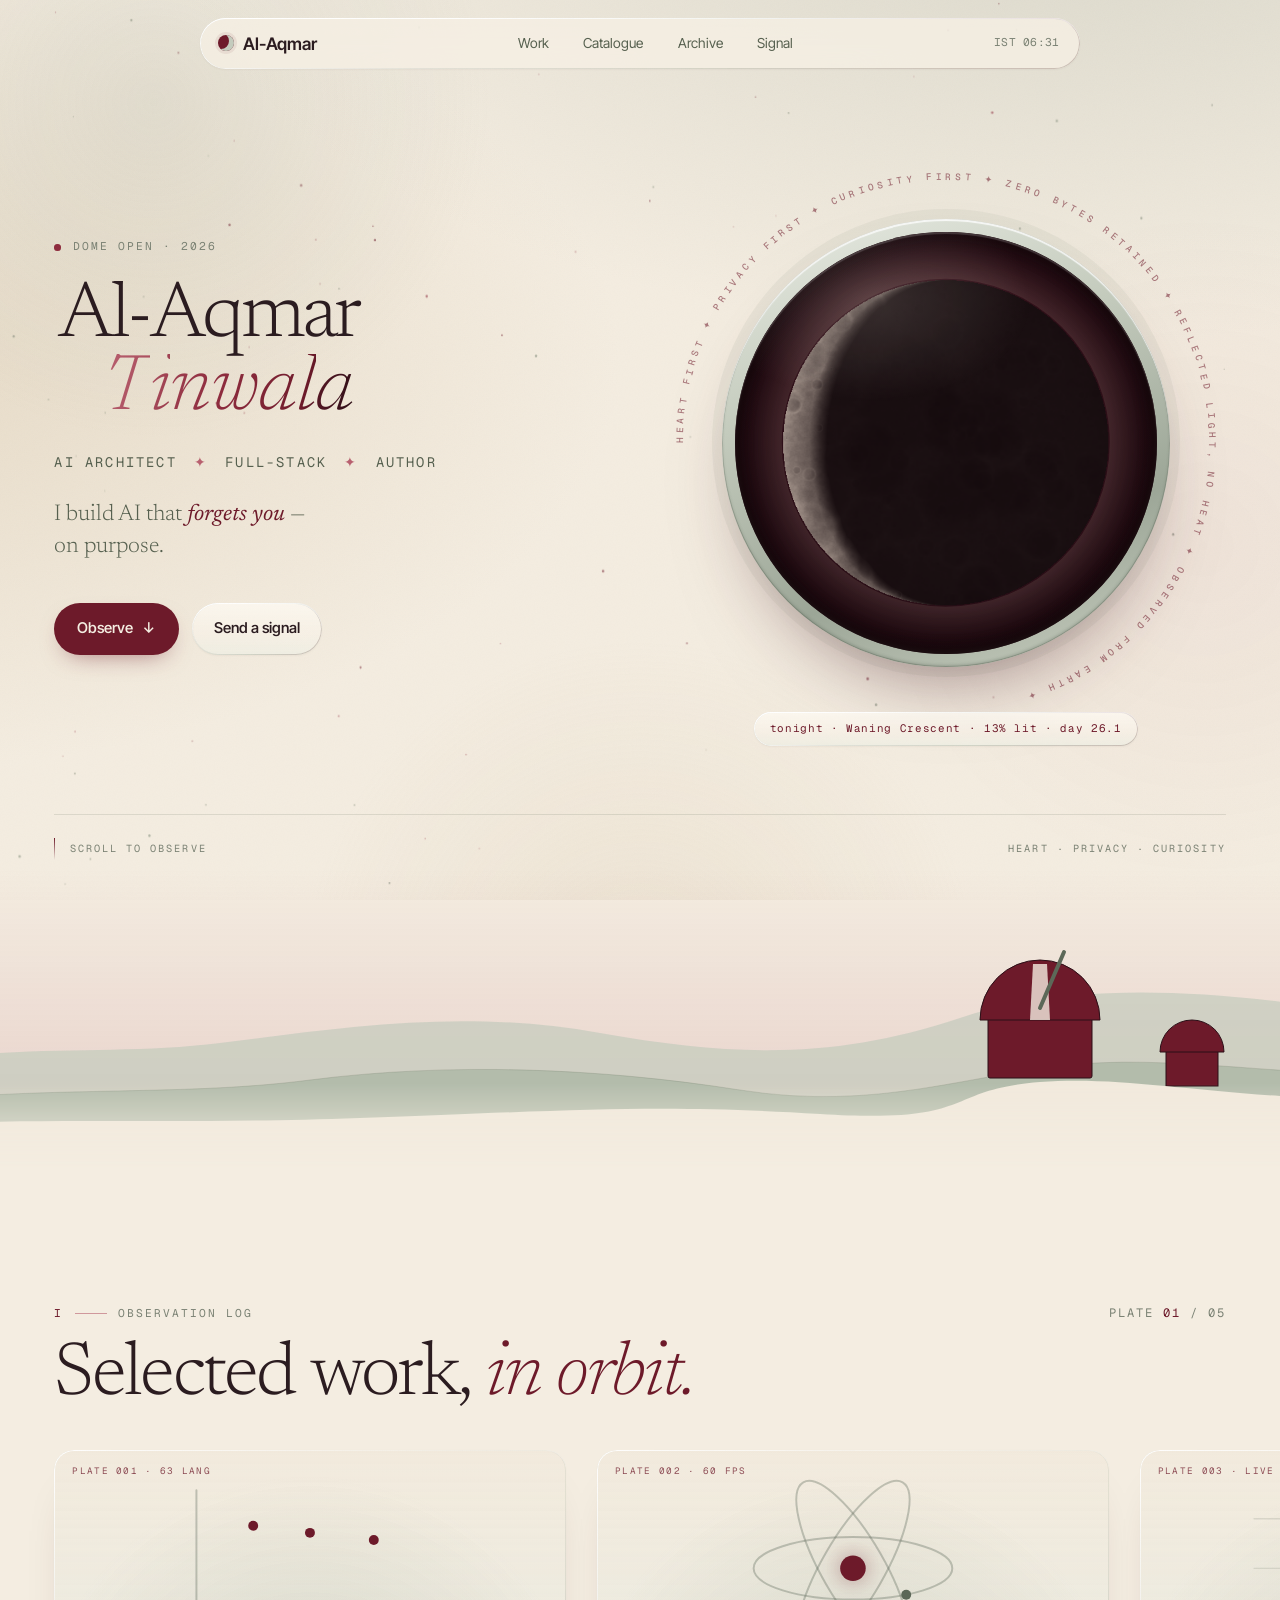
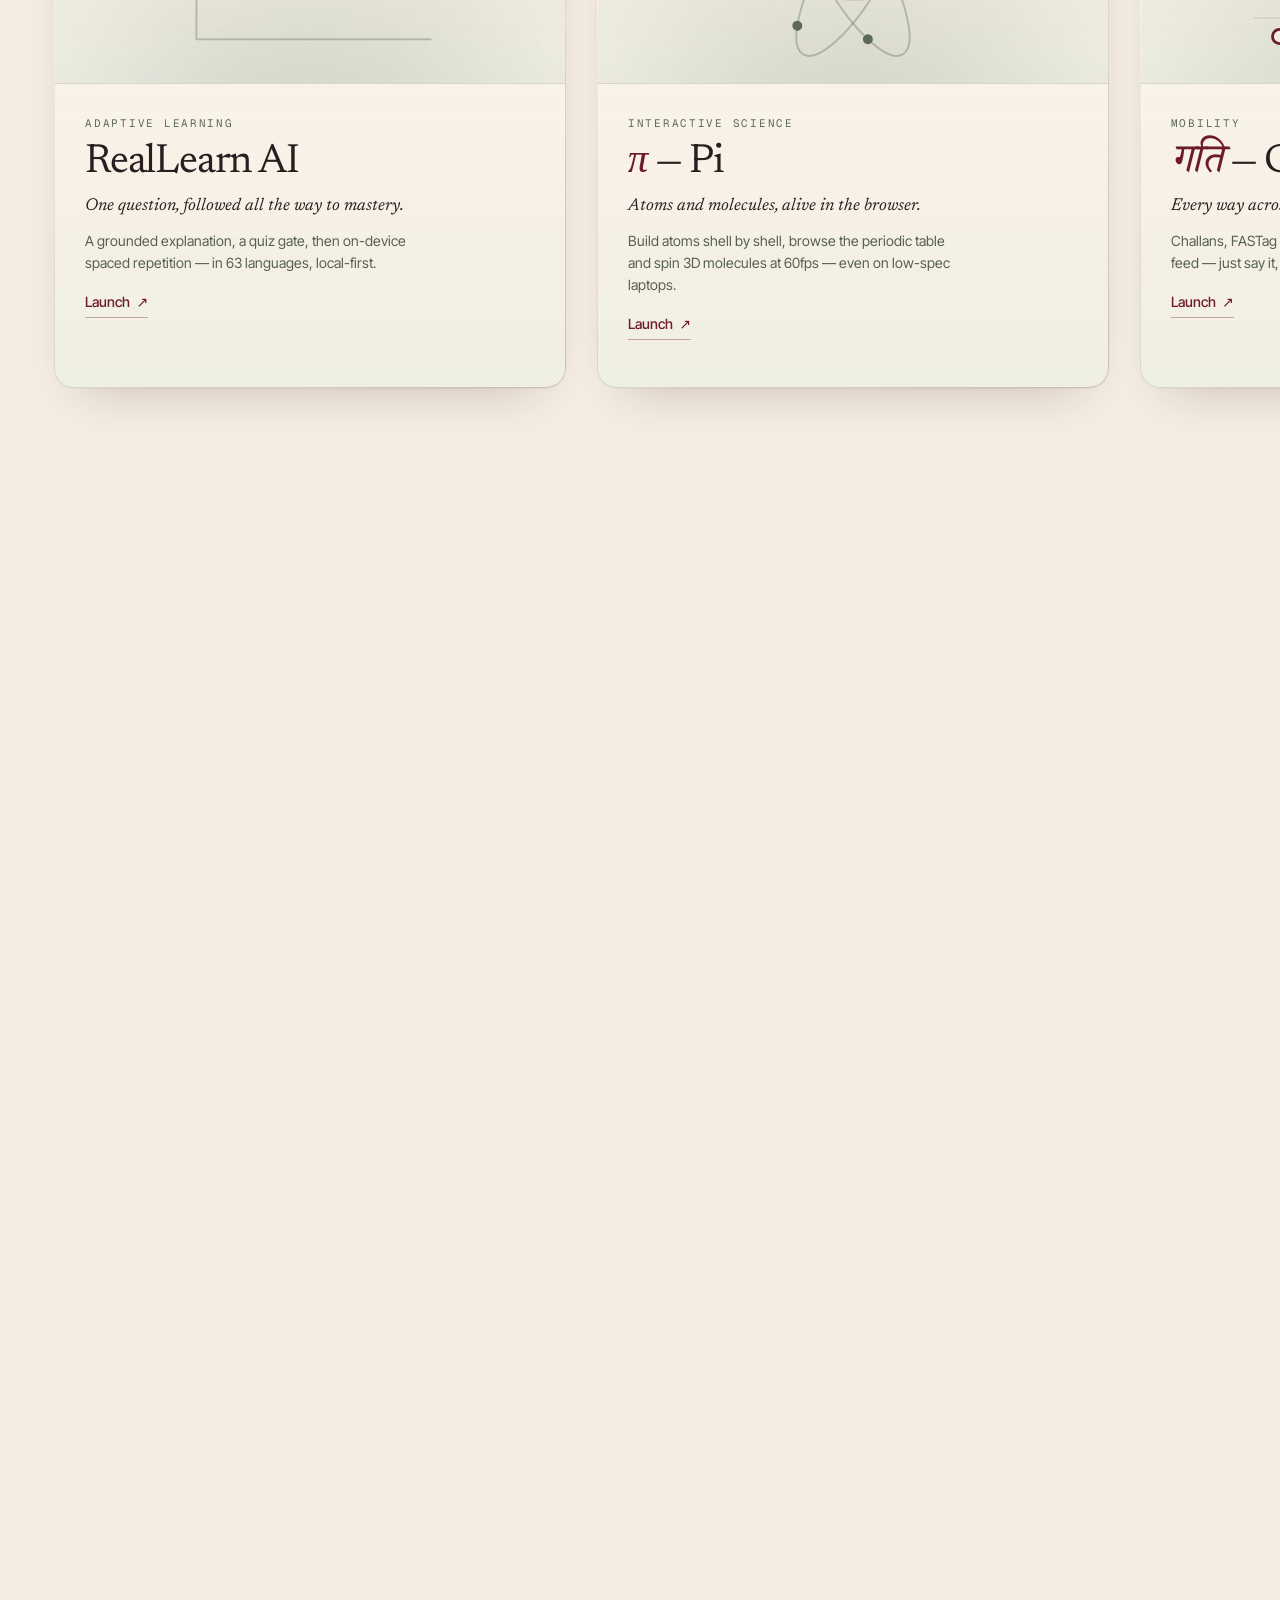
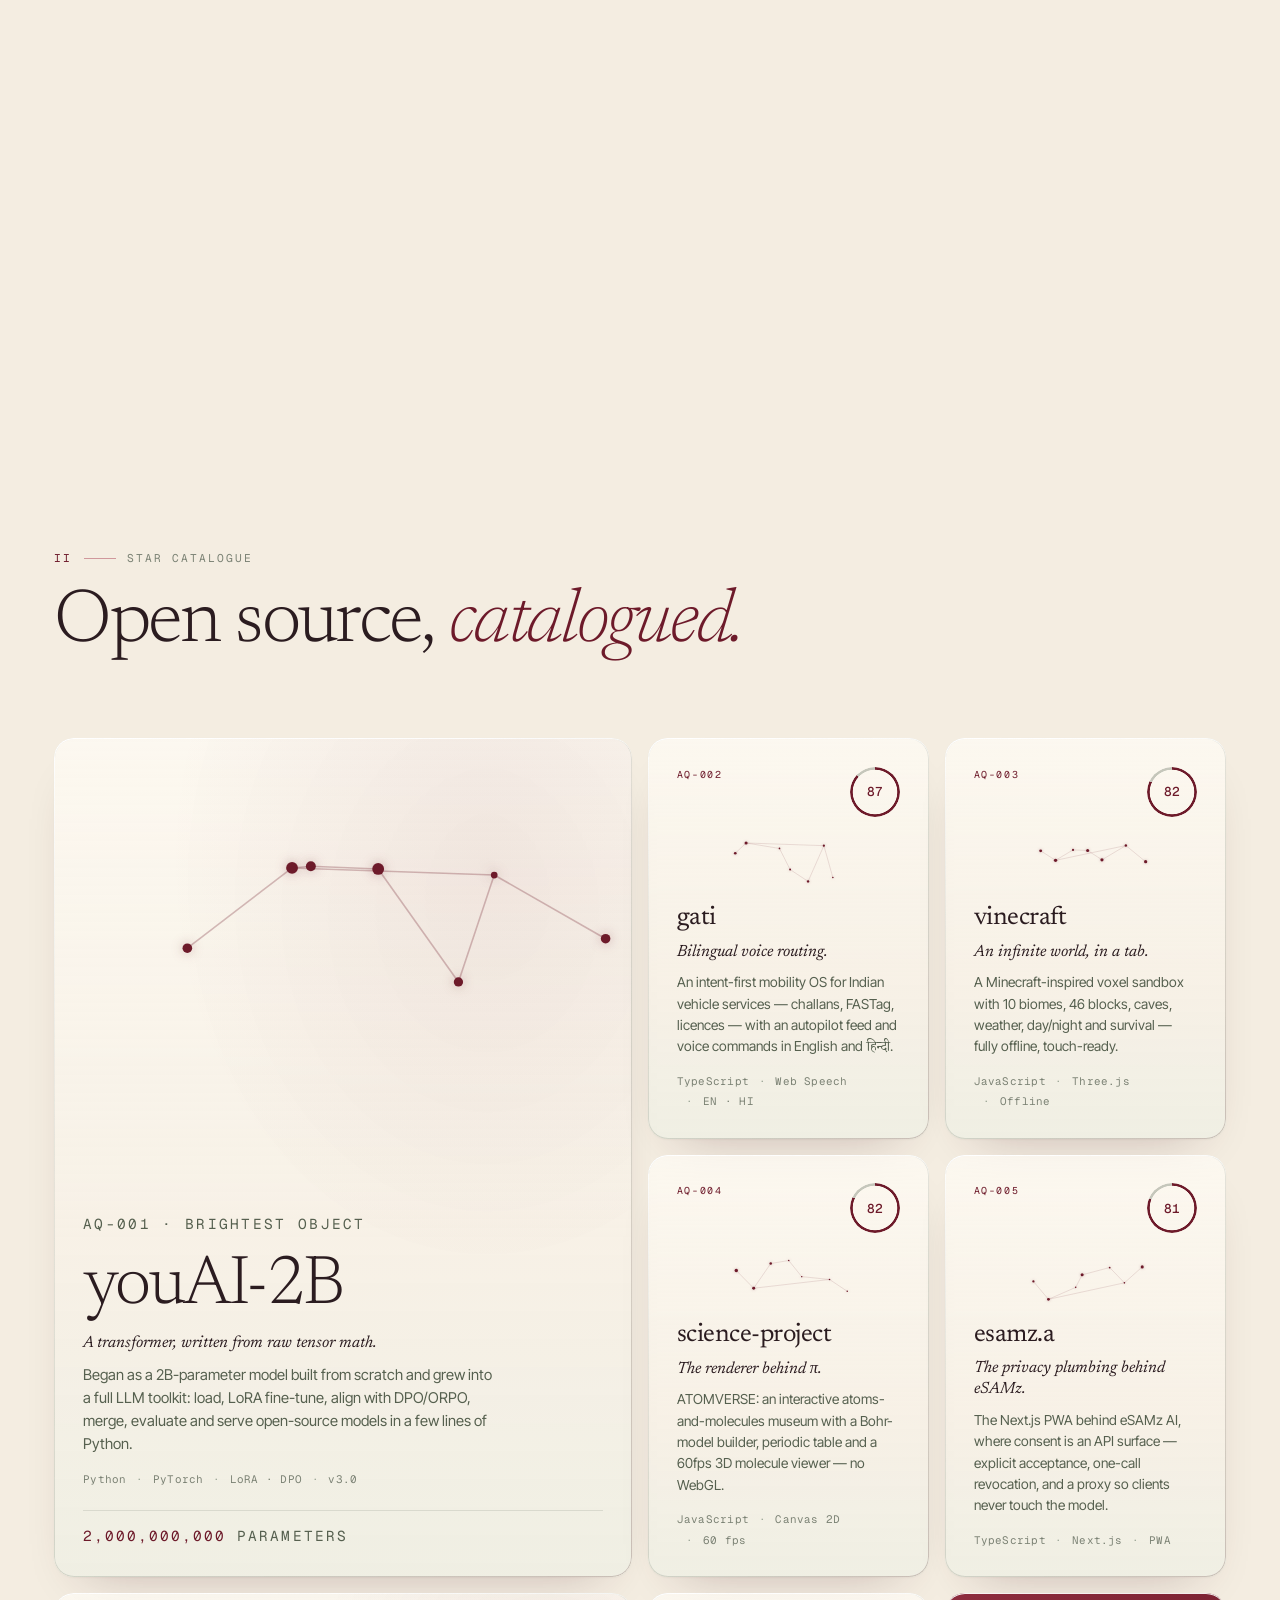
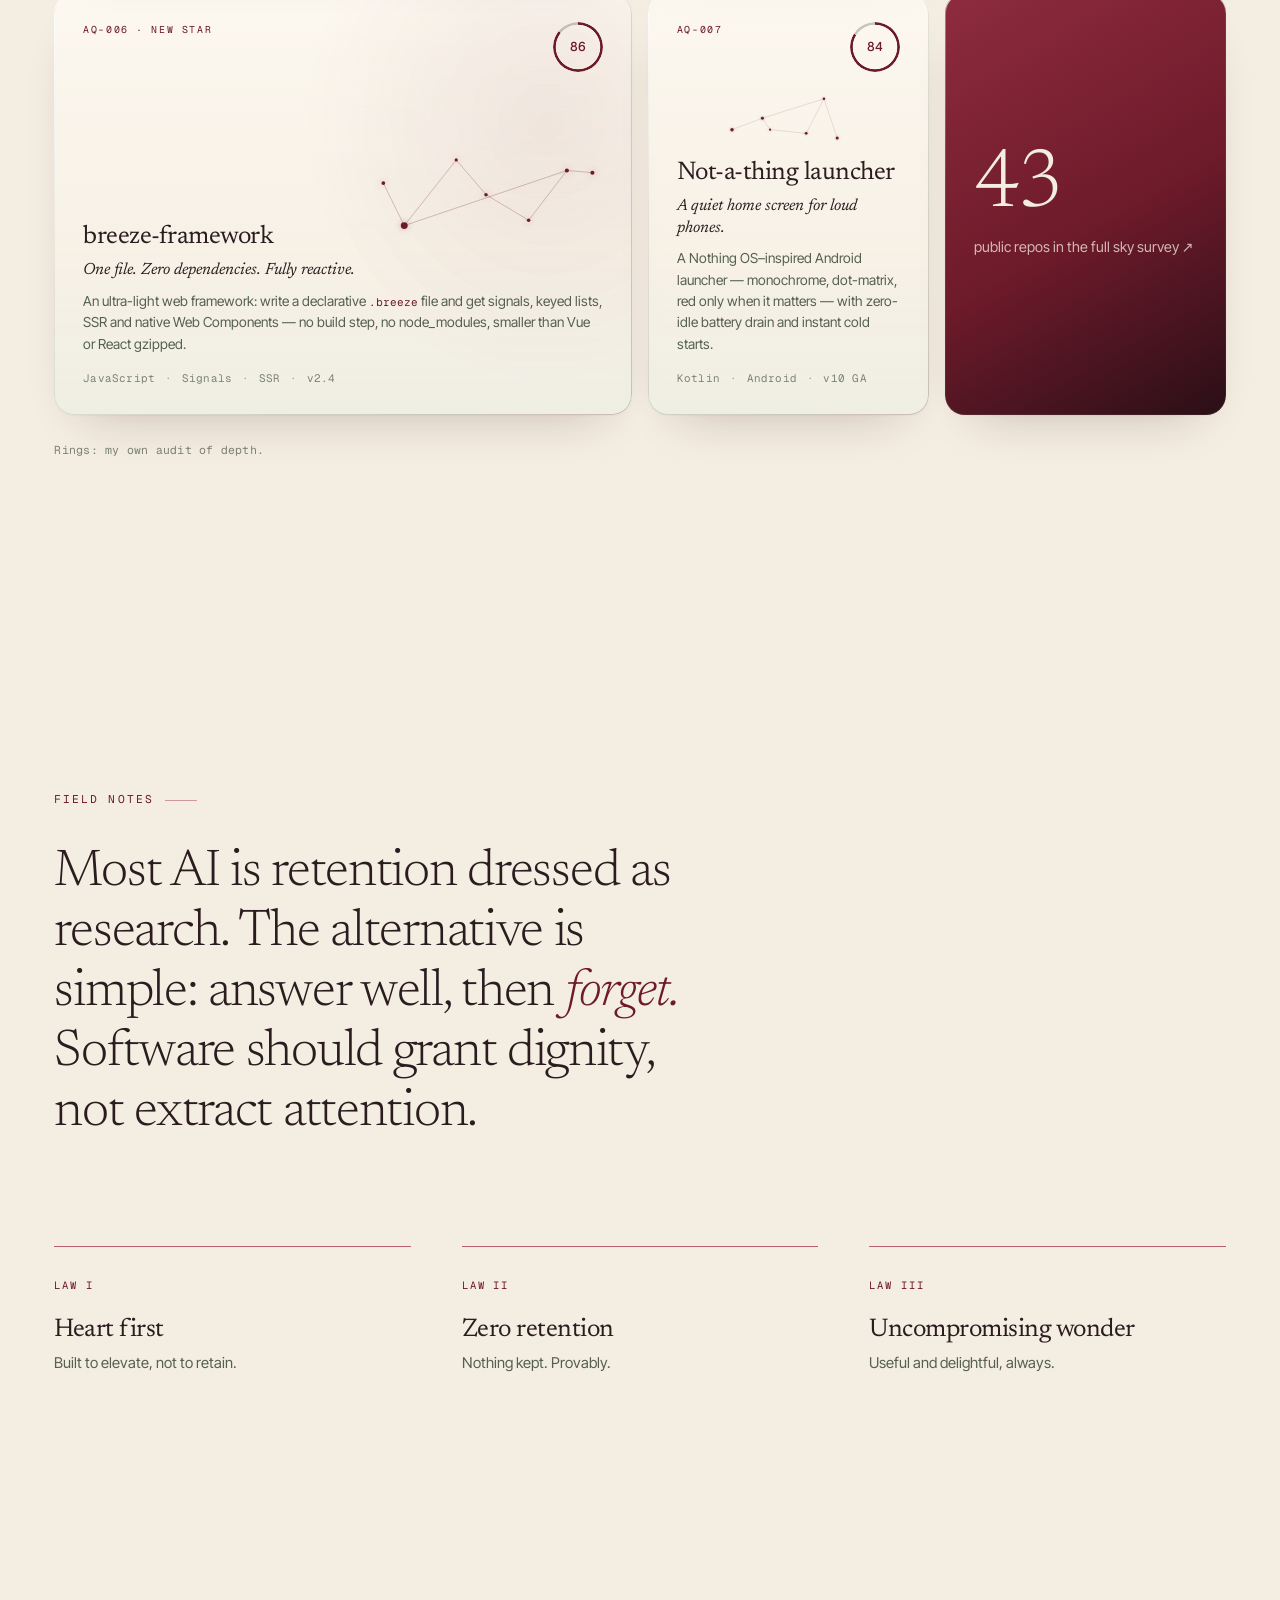
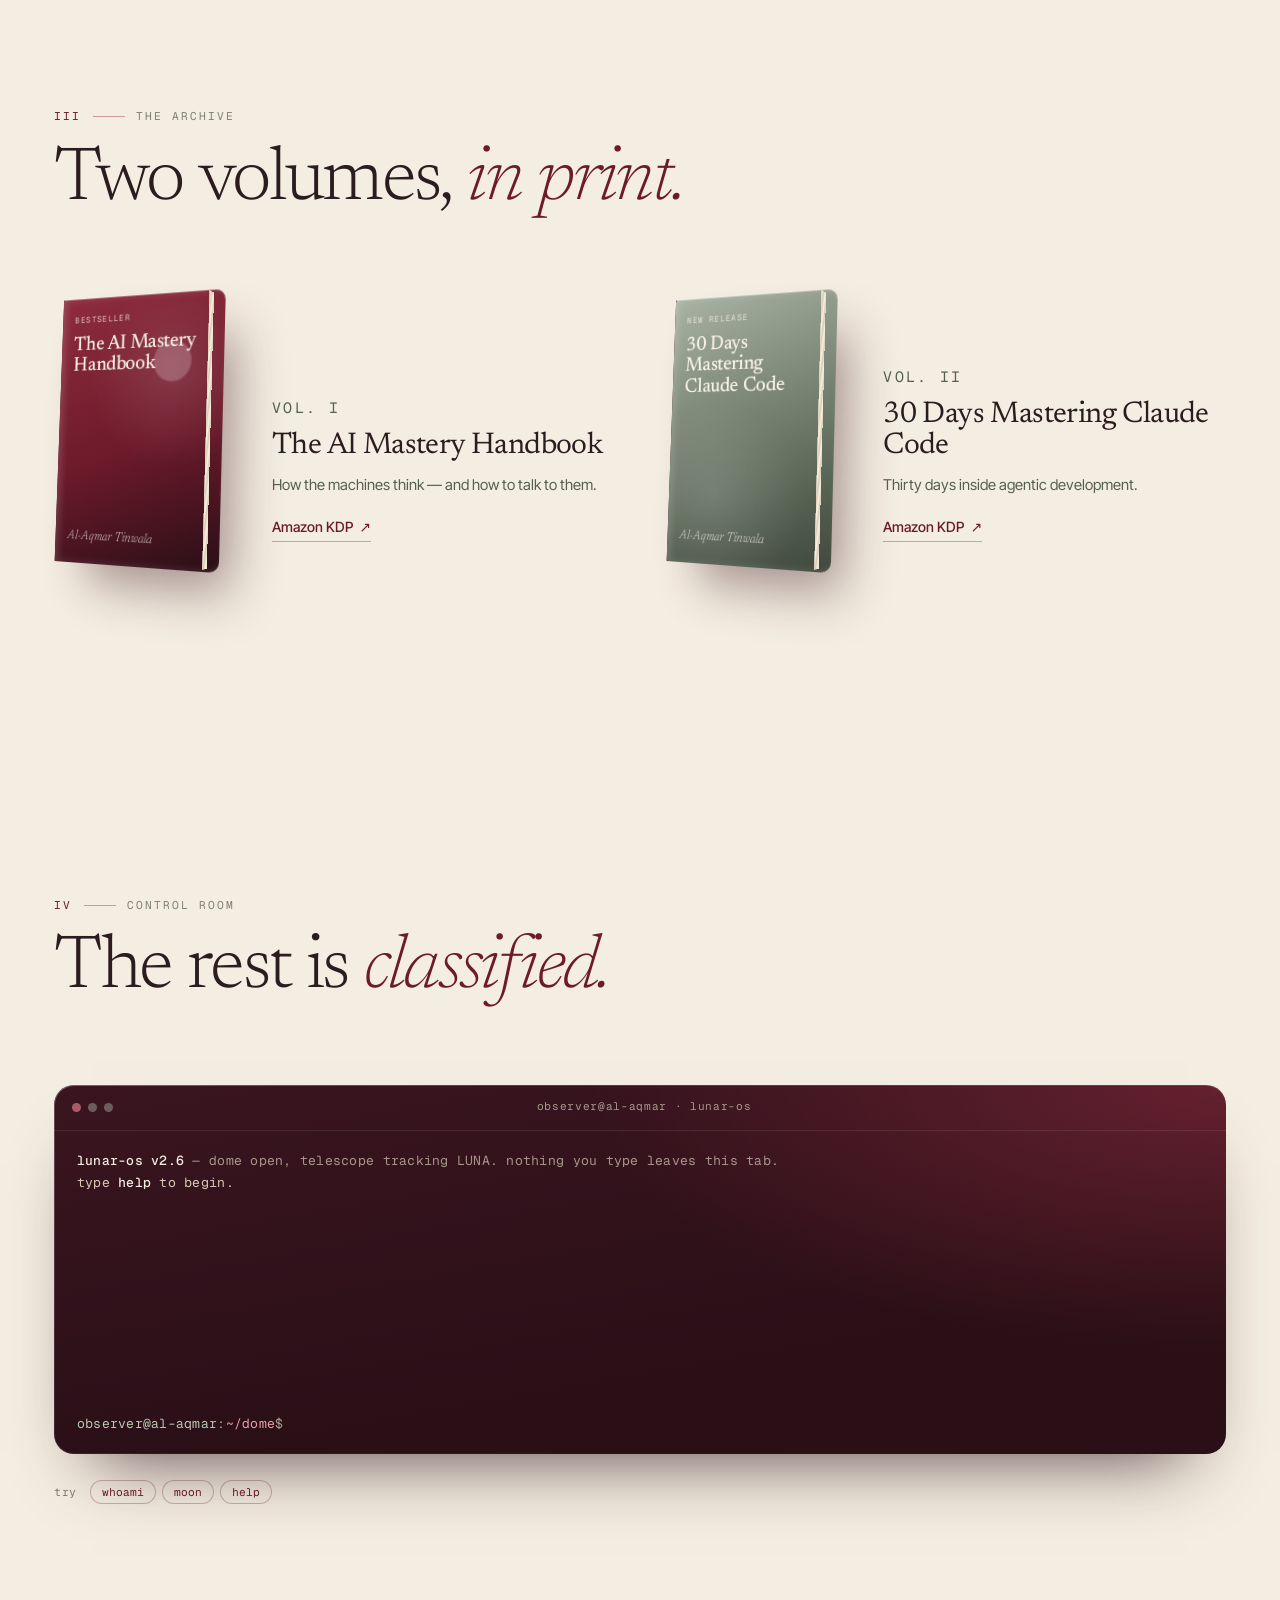
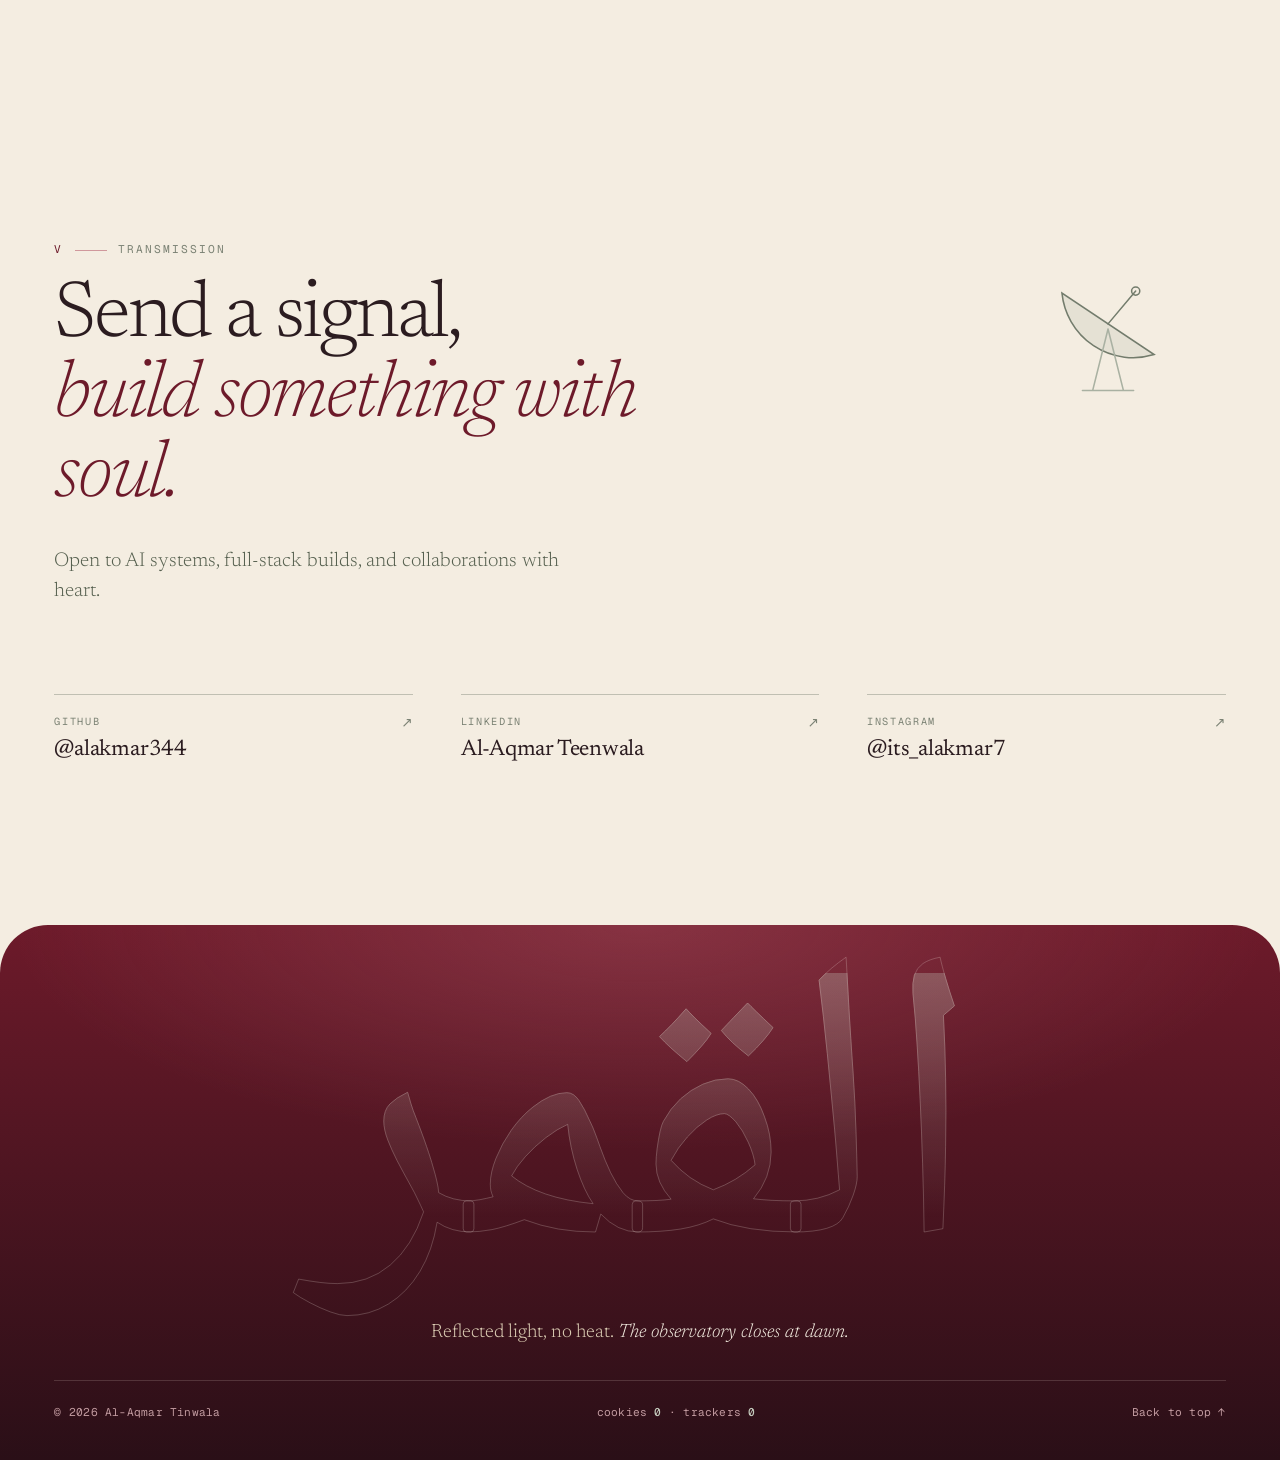
==== commit 9b9ff2ed: "Add Not-a-thing launcher, promote Breeze to a full star, describe every project - New catalogue tile" ====
--- a/index.html
+++ b/index.html
@@ -144,6 +144,7 @@
           <p class="card__tag mono">Adaptive learning</p>
           <h3>RealLearn AI</h3>
           <p>One question, followed all the way to mastery.</p>
+          <p class="card__desc">A grounded explanation, a quiz gate, then on-device spaced repetition — in 63 languages, local-first.</p>
           <a class="card__link" href="https://reallearn-info.vercel.app" target="_blank" rel="noopener noreferrer">Launch <span aria-hidden="true">↗</span><span class="vh"> RealLearn (opens in a new tab)</span></a>
         </div>
       </article>
@@ -157,6 +158,7 @@
           <p class="card__tag mono">Interactive science</p>
           <h3><span class="glyph">π</span> — Pi</h3>
           <p>Atoms and molecules, alive in the browser.</p>
+          <p class="card__desc">Build atoms shell by shell, browse the periodic table and spin 3D molecules at 60fps — even on low-spec laptops.</p>
           <a class="card__link" href="https://science-project-pi.vercel.app" target="_blank" rel="noopener noreferrer">Launch <span aria-hidden="true">↗</span><span class="vh"> Pi (opens in a new tab)</span></a>
         </div>
       </article>
@@ -170,6 +172,7 @@
           <p class="card__tag mono">Mobility</p>
           <h3><span class="glyph">गति</span> — Gati</h3>
           <p>Every way across the city, in one voice.</p>
+          <p class="card__desc">Challans, FASTag and licences handled by an autopilot feed — just say it, in English or हिन्दी.</p>
           <a class="card__link" href="https://gati-rho.vercel.app" target="_blank" rel="noopener noreferrer">Launch <span aria-hidden="true">↗</span><span class="vh"> Gati (opens in a new tab)</span></a>
         </div>
       </article>
@@ -183,6 +186,7 @@
           <p class="card__tag mono">Design QA</p>
           <h3>Fit The Color</h3>
           <p>Colour, measured — for designers who like math.</p>
+          <p class="card__desc">OKLCH distance, WCAG AAA contrast checks and harmonic palettes in one precise tool.</p>
           <a class="card__link" href="https://fit-the-color-info.vercel.app" target="_blank" rel="noopener noreferrer">Launch <span aria-hidden="true">↗</span><span class="vh"> Fit The Color (opens in a new tab)</span></a>
         </div>
       </article>
@@ -196,6 +200,7 @@
           <p class="card__tag mono">Privacy assistant <span class="badge">Deprecated</span></p>
           <h3>eSAMz AI</h3>
           <p>The first satellite. Retired — it kept nothing, not even itself.</p>
+          <p class="card__desc">A privacy-first AI assistant with consent built into the API and zero data retention.</p>
           <a class="card__link card__link--muted" href="https://esamz.info" target="_blank" rel="noopener noreferrer">Archive <span aria-hidden="true">↗</span><span class="vh"> eSAMz AI, deprecated (opens in a new tab)</span></a>
         </div>
       </article>
@@ -217,7 +222,9 @@
       <div class="tile__content">
         <p class="card__tag mono">AQ-001 · brightest object</p>
         <h3>youAI-2B</h3>
-        <p>A transformer, written from raw tensor math.</p>
+        <p class="tile__tag">A transformer, written from raw tensor math.</p>
+        <p class="tile__desc">Began as a 2B-parameter model built from scratch and grew into a full LLM toolkit: load, LoRA fine-tune, align with DPO/ORPO, merge, evaluate and serve open-source models in a few lines of Python.</p>
+        <ul class="chips"><li>Python</li><li>PyTorch</li><li>LoRA · DPO</li><li>v3.0</li></ul>
         <p class="tile__params mono"><span data-count="2000000000">0</span> parameters</p>
       </div>
       <span class="vh"> (opens in a new tab)</span>
@@ -227,7 +234,9 @@
       <div class="tile__top"><span class="cat mono">AQ-002</span><div class="gauge" style="--v:87"><span>87</span></div></div>
       <svg class="constellation" data-seed="gati" aria-hidden="true"></svg>
       <h3>gati</h3>
-      <p>Bilingual voice routing.</p>
+      <p class="tile__tag">Bilingual voice routing.</p>
+      <p class="tile__desc">An intent-first mobility OS for Indian vehicle services — challans, FASTag, licences — with an autopilot feed and voice commands in English and हिन्दी.</p>
+      <ul class="chips"><li>TypeScript</li><li>Web Speech</li><li>EN · HI</li></ul>
       <span class="vh"> (opens in a new tab)</span>
     </a>
 
@@ -235,7 +244,9 @@
       <div class="tile__top"><span class="cat mono">AQ-003</span><div class="gauge" style="--v:82"><span>82</span></div></div>
       <svg class="constellation" data-seed="vinecraft" aria-hidden="true"></svg>
       <h3>vinecraft</h3>
-      <p>An infinite world, in a tab.</p>
+      <p class="tile__tag">An infinite world, in a tab.</p>
+      <p class="tile__desc">A Minecraft-inspired voxel sandbox with 10 biomes, 46 blocks, caves, weather, day/night and survival — fully offline, touch-ready.</p>
+      <ul class="chips"><li>JavaScript</li><li>Three.js</li><li>Offline</li></ul>
       <span class="vh"> (opens in a new tab)</span>
     </a>
 
@@ -243,7 +254,9 @@
       <div class="tile__top"><span class="cat mono">AQ-004</span><div class="gauge" style="--v:82"><span>82</span></div></div>
       <svg class="constellation" data-seed="science" aria-hidden="true"></svg>
       <h3>science-project</h3>
-      <p>The renderer behind π.</p>
+      <p class="tile__tag">The renderer behind π.</p>
+      <p class="tile__desc">ATOMVERSE: an interactive atoms-and-molecules museum with a Bohr-model builder, periodic table and a 60fps 3D molecule viewer — no WebGL.</p>
+      <ul class="chips"><li>JavaScript</li><li>Canvas 2D</li><li>60 fps</li></ul>
       <span class="vh"> (opens in a new tab)</span>
     </a>
 
@@ -251,20 +264,35 @@
       <div class="tile__top"><span class="cat mono">AQ-005</span><div class="gauge" style="--v:81"><span>81</span></div></div>
       <svg class="constellation" data-seed="esamz" aria-hidden="true"></svg>
       <h3>esamz.a</h3>
-      <p>The privacy plumbing behind eSAMz.</p>
-      <span class="vh"> (opens in a new tab)</span>
-    </a>
-
-    <a class="glass tile tile--uncut" href="https://github.com/alakmar344/breeze-framework" target="_blank" rel="noopener noreferrer">
-      <div class="tile__top"><span class="cat mono">AQ-006 · nebula</span><div class="gauge gauge--uncut" style="--v:35"><span>—</span></div></div>
+      <p class="tile__tag">The privacy plumbing behind eSAMz.</p>
+      <p class="tile__desc">The Next.js PWA behind eSAMz AI, where consent is an API surface — explicit acceptance, one-call revocation, and a proxy so clients never touch the model.</p>
+      <ul class="chips"><li>TypeScript</li><li>Next.js</li><li>PWA</li></ul>
+      <span class="vh"> (opens in a new tab)</span>
+    </a>
+
+    <a class="glass tile tile--wide" href="https://github.com/alakmar344/breeze-framework" target="_blank" rel="noopener noreferrer">
+      <div class="tile__top"><span class="cat mono">AQ-006 · new star</span><div class="gauge" style="--v:86"><span>86</span></div></div>
+      <svg class="constellation" data-seed="breeze" aria-hidden="true"></svg>
       <h3>breeze-framework</h3>
-      <p>Still forming — a nebula, not yet a star.</p>
+      <p class="tile__tag">One file. Zero dependencies. Fully reactive.</p>
+      <p class="tile__desc">An ultra-light web framework: write a declarative <code>.breeze</code> file and get signals, keyed lists, SSR and native Web Components — no build step, no node_modules, smaller than Vue or React gzipped.</p>
+      <ul class="chips"><li>JavaScript</li><li>Signals</li><li>SSR</li><li>v2.4</li></ul>
+      <span class="vh"> (opens in a new tab)</span>
+    </a>
+
+    <a class="glass tile" href="https://github.com/alakmar344/Not-a-thing-launcher" target="_blank" rel="noopener noreferrer">
+      <div class="tile__top"><span class="cat mono">AQ-007</span><div class="gauge" style="--v:84"><span>84</span></div></div>
+      <svg class="constellation" data-seed="launcher" aria-hidden="true"></svg>
+      <h3>Not-a-thing launcher</h3>
+      <p class="tile__tag">A quiet home screen for loud phones.</p>
+      <p class="tile__desc">A Nothing OS–inspired Android launcher — monochrome, dot-matrix, red only when it matters — with zero-idle battery drain and instant cold starts.</p>
+      <ul class="chips"><li>Kotlin</li><li>Android</li><li>v10 GA</li></ul>
       <span class="vh"> (opens in a new tab)</span>
     </a>
 
     <a class="glass tile tile--all" href="https://github.com/alakmar344" target="_blank" rel="noopener noreferrer">
       <span class="tile__big"><span data-count="43">0</span></span>
-      <p>more in the full sky survey <span aria-hidden="true">↗</span></p>
+      <p>public repos in the full sky survey <span aria-hidden="true">↗</span></p>
       <span class="vh"> (opens in a new tab)</span>
     </a>
   </div>
--- a/assets/styles.css
+++ b/assets/styles.css
@@ -312,7 +312,8 @@
 .card__art svg { width: 66%; height: 84%; overflow: visible; fill: none; stroke: var(--sage-deep); stroke-width: 1.4; stroke-linecap: round; }
 .card__body { padding: clamp(1.5rem, 2.4vw, 2.2rem); display: grid; gap: 0.7rem; }
 .card h3 { font: 400 clamp(1.9rem, 1.2rem + 1.7vw, 2.8rem)/1 var(--serif); letter-spacing: -0.03em; }
-.card__body > p:not(.card__tag) { color: var(--ink-2); max-width: 34ch; }
+.card__body > p:not(.card__tag):not(.card__desc) { color: var(--ink); max-width: 34ch; font-family: var(--serif); font-style: italic; font-size: 1.08rem; line-height: 1.35; }
+.card__desc { color: var(--ink-2); font-size: 0.88rem; line-height: 1.55; max-width: 42ch; }
 .glyph { font-style: italic; color: var(--burgundy); }
 
 .art-esamz .route path { stroke-dasharray: 5 7; animation: dash 1.8s linear infinite; }
@@ -366,7 +367,7 @@
 .works.is-native .card { scroll-snap-align: center; width: min(84vw, 460px); }
 
 /* ── 12. GEMS — star catalogue ───────────────────────────────── */
-.bento { display: grid; grid-template-columns: repeat(4, 1fr); grid-auto-rows: minmax(240px, auto); gap: 1rem; }
+.bento { display: grid; grid-template-columns: repeat(4, 1fr); grid-auto-rows: minmax(280px, auto); gap: 1rem; }
 .tile { overflow: hidden; padding: 1.8rem; border-radius: var(--r); display: flex; flex-direction: column; gap: 0.6rem; transition: transform 0.5s var(--ease); }
 .tile:hover { transform: translateY(-2px); }
 .tile h3 { transition: color 0.3s; }
@@ -398,9 +399,16 @@
   -webkit-mask: radial-gradient(circle, transparent 62%, #000 64%); mask: radial-gradient(circle, transparent 62%, #000 64%); }
 @property --fill { syntax: "<number>"; inherits: true; initial-value: 0; }
 .tile.is-in .gauge { --fill: var(--v); }
-.gauge--uncut::before { background: repeating-conic-gradient(var(--line-2) 0 6deg, transparent 6deg 14deg); }
-.tile--all, .tile--uncut { grid-column: span 2; }
-.tile--uncut { background: radial-gradient(60% 90% at 80% 50%, rgba(156, 166, 151, 0.3), transparent 70%), var(--lg-fill); }
+.tile--wide { grid-column: span 2; background: radial-gradient(60% 90% at 85% 30%, rgba(109, 26, 42, 0.07), transparent 70%), var(--lg-fill); }
+.tile--wide .constellation { width: 40%; right: 6%; }
+/* small tiles: the constellation gets its own strip instead of sitting under the text */
+.tile:not(.tile--crown):not(.tile--wide) .constellation { position: relative; inset: auto; z-index: 0; width: 100%; height: 58px; margin: 0.5rem 0 0.2rem; flex: none; }
+@media (max-width: 600px) { .tile--wide .constellation { position: relative; inset: auto; z-index: 0; width: 100%; height: 58px; margin: 0.5rem 0 0.2rem; } }
+.tile__tag { color: var(--ink) !important; font-family: var(--serif); font-style: italic; font-size: 1.02rem !important; line-height: 1.3; }
+.tile__desc { font-size: 0.86rem !important; line-height: 1.55; }
+.tile__desc code { font: 0.8em var(--mono); color: var(--burgundy); }
+.tile .chips { margin-top: 0.4rem; }
+.tile--crown .tile__desc { max-width: 46ch; font-size: 0.93rem !important; }
 .tile--all { justify-content: center; background: linear-gradient(150deg, var(--burgundy-2), var(--burgundy) 55%, var(--night)); color: var(--paper); }
 .tile--all p { color: rgba(244, 237, 225, 0.75); }
 .tile--all::after { opacity: 0.4; }
@@ -408,7 +416,7 @@
 @media (max-width: 980px) { .bento { grid-template-columns: repeat(2, 1fr); } }
 @media (max-width: 600px) {
   .bento { grid-template-columns: 1fr; }
-  .tile--crown, .tile--all, .tile--uncut { grid-column: auto; grid-row: auto; }
+  .tile--crown, .tile--all, .tile--wide { grid-column: auto; grid-row: auto; }
   .tile--crown { min-height: 420px; }
 }
 
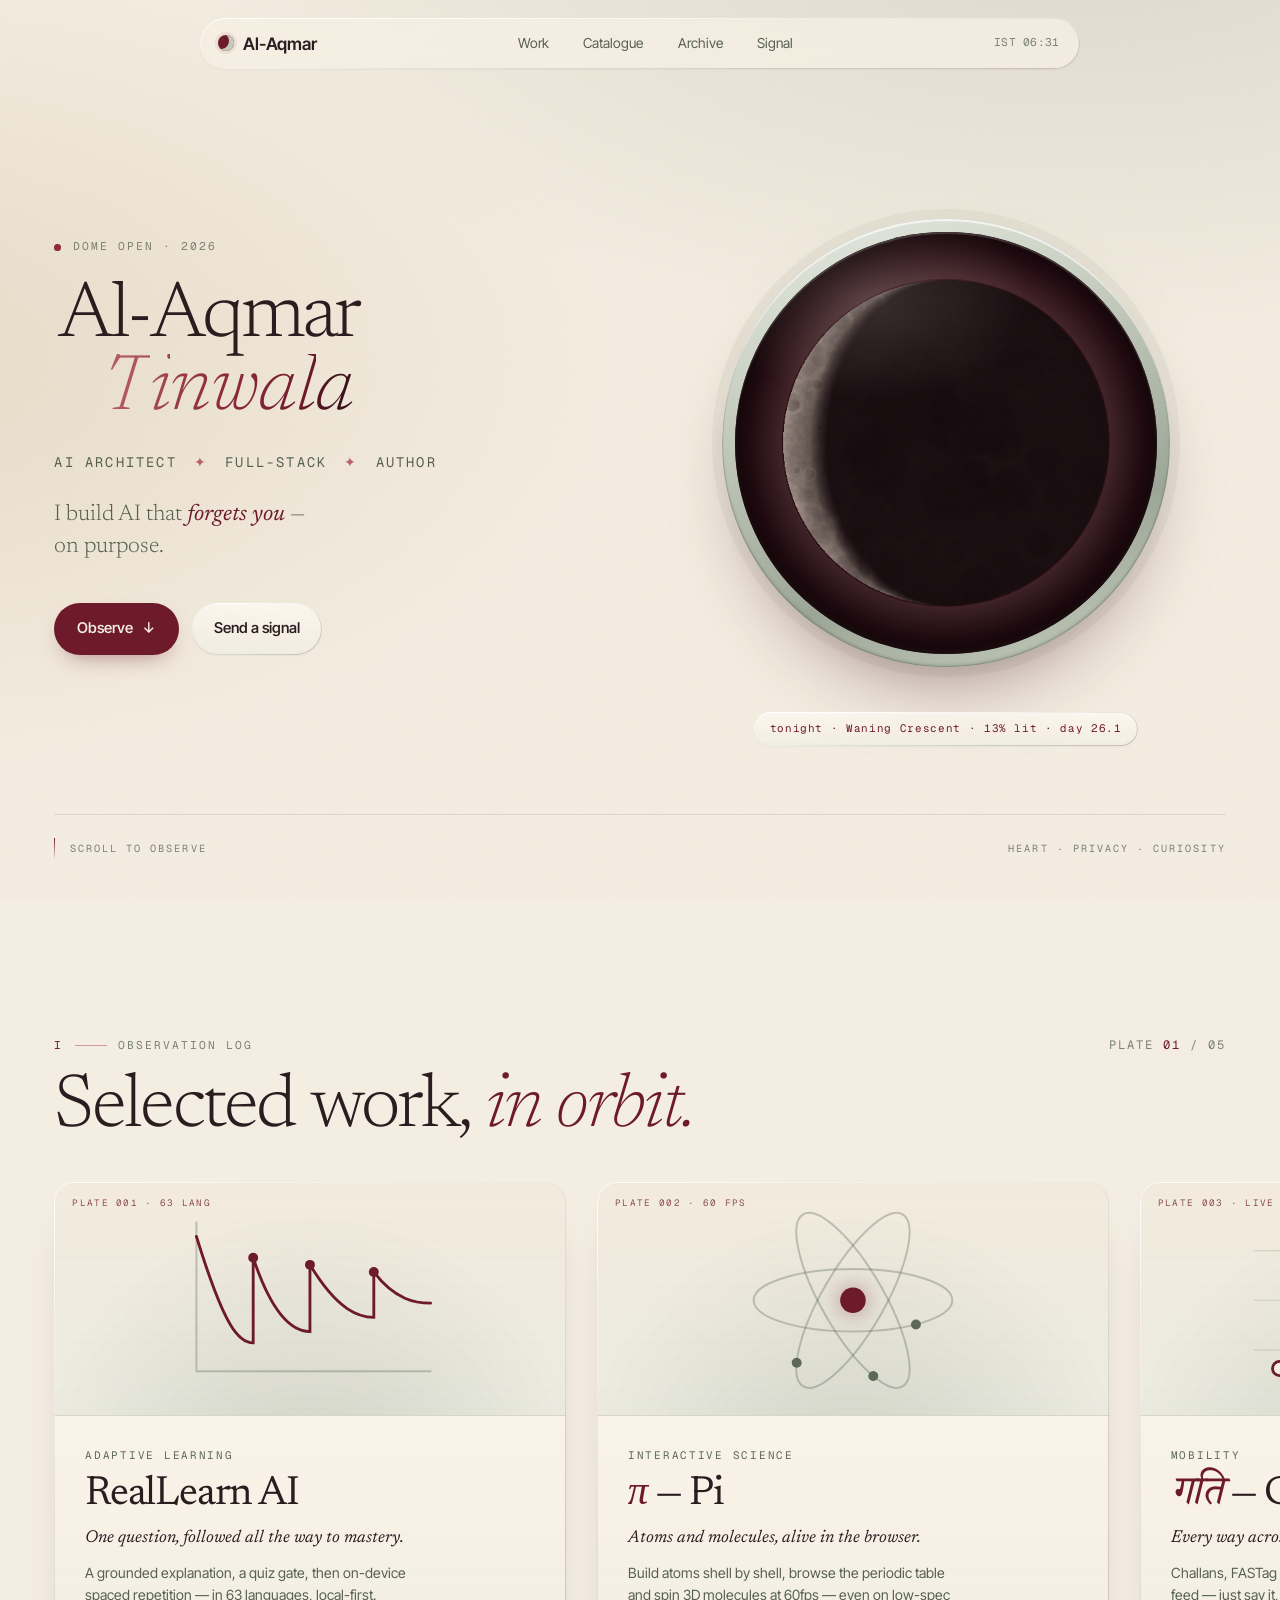
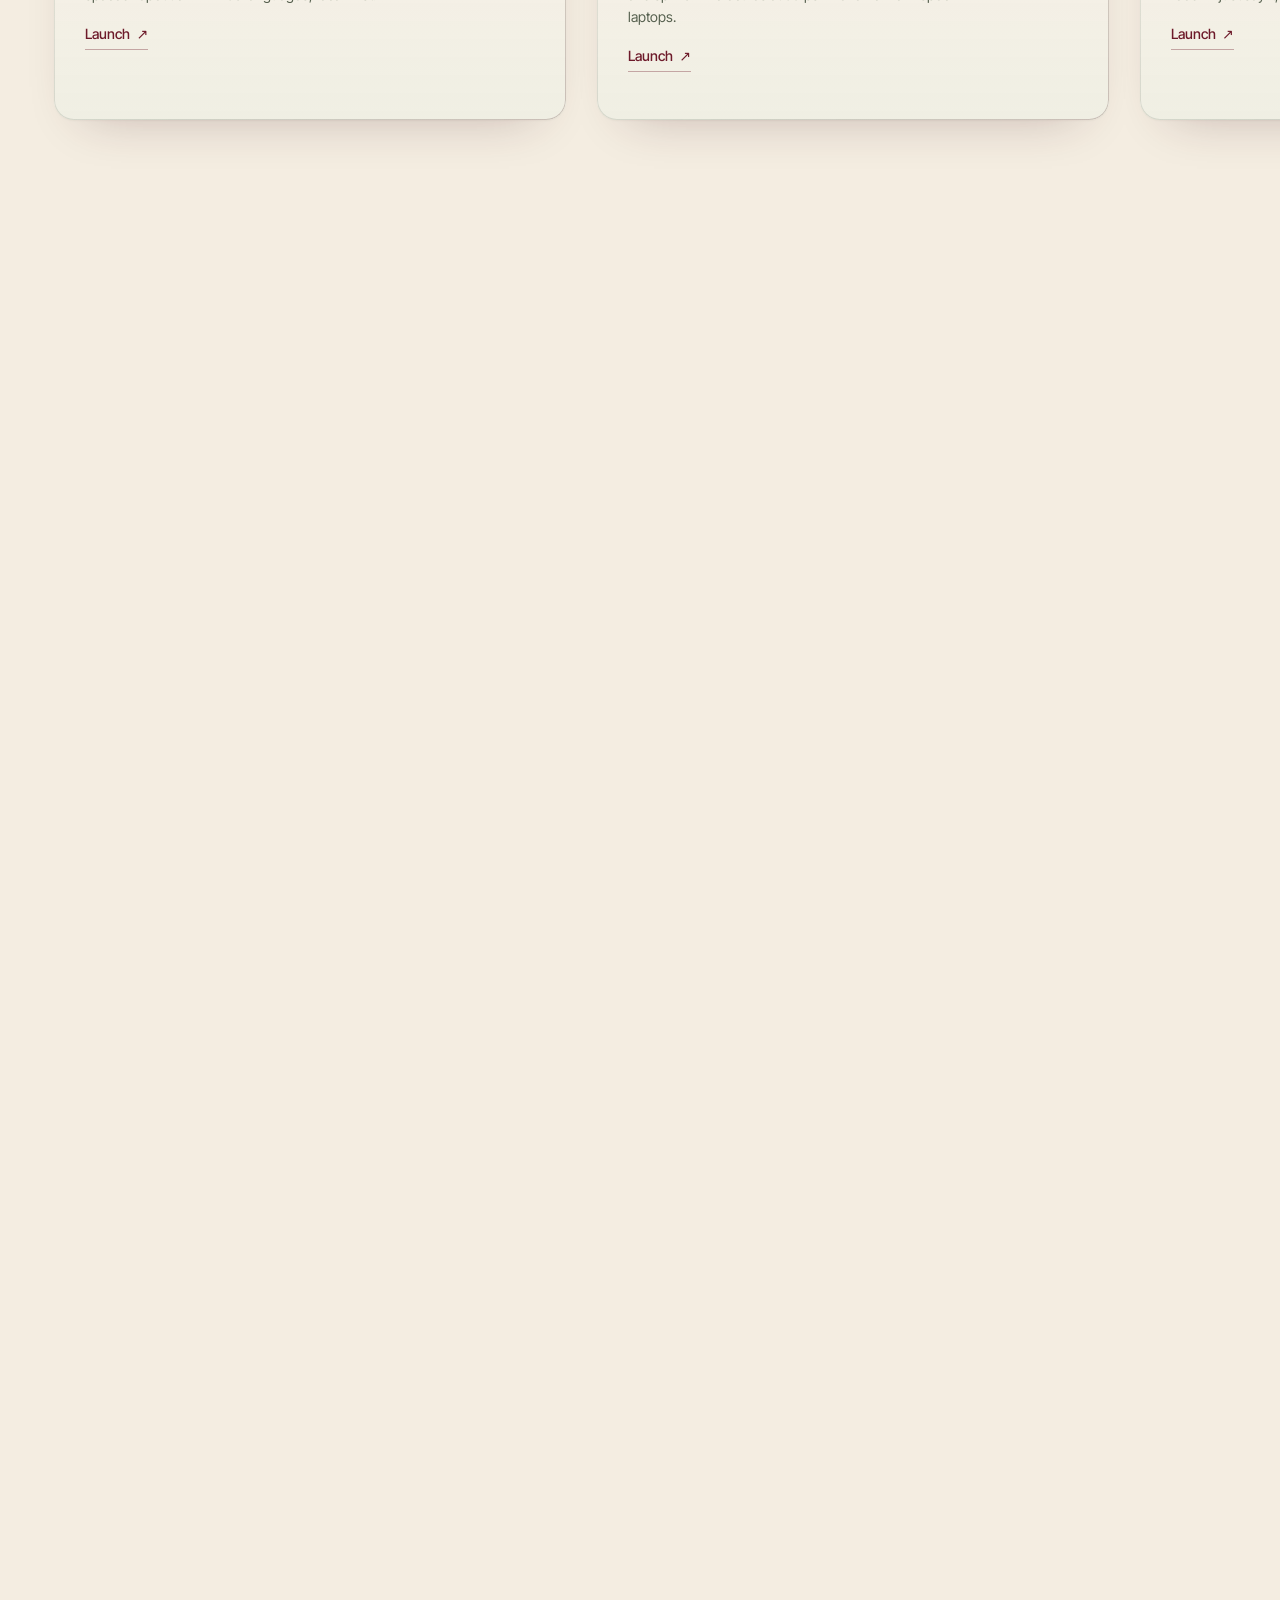
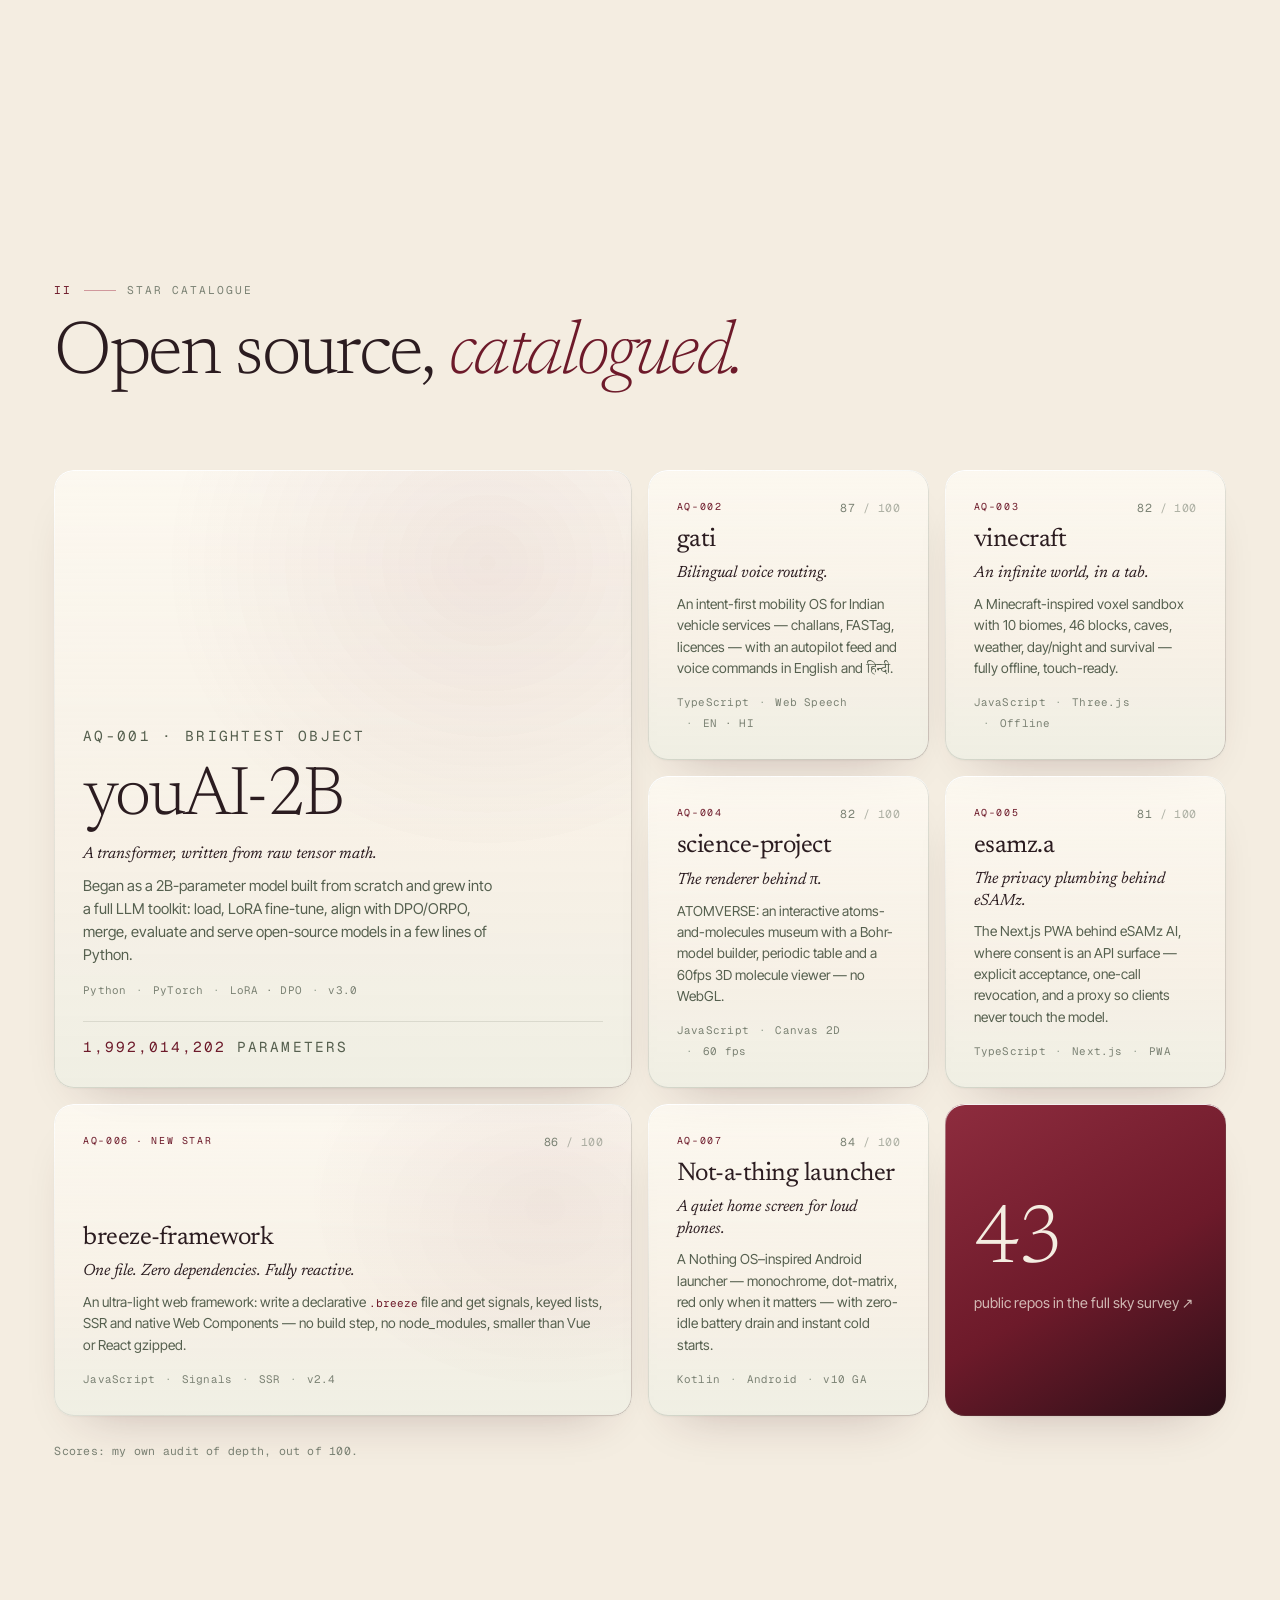
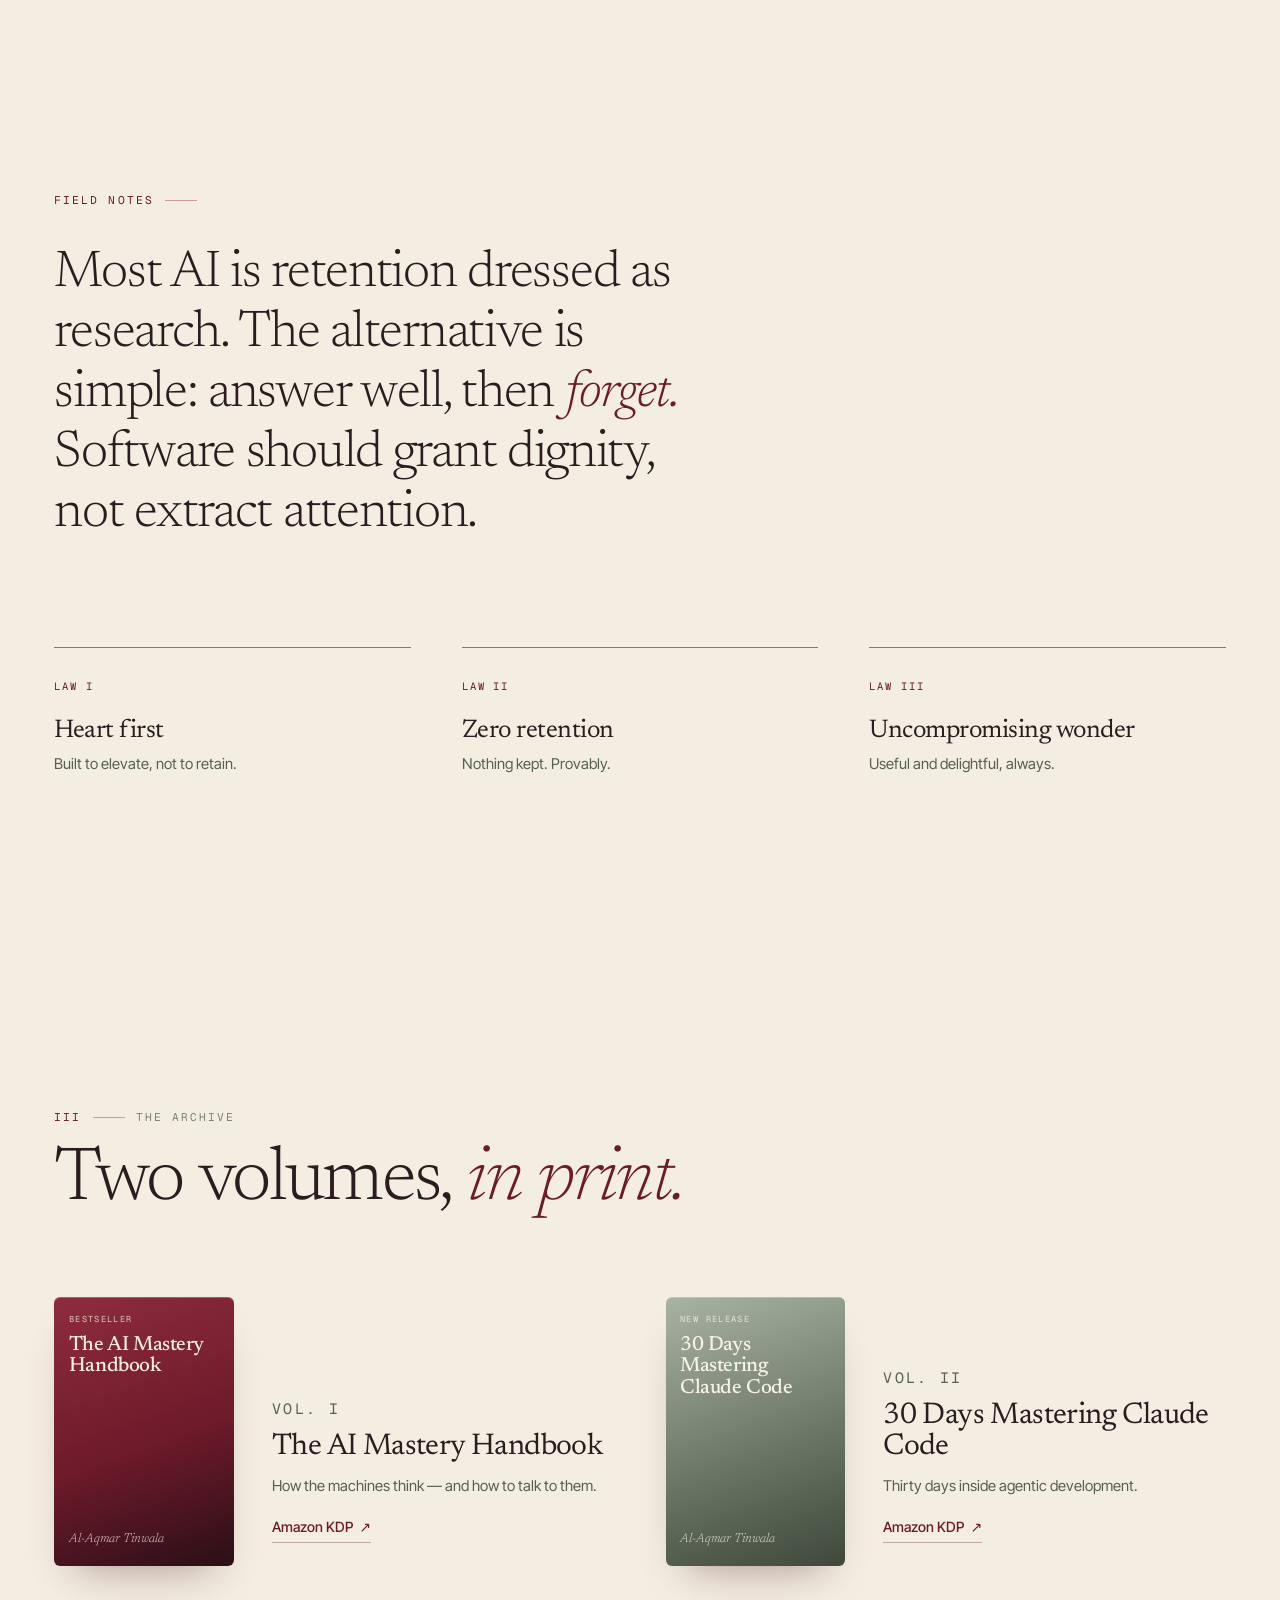
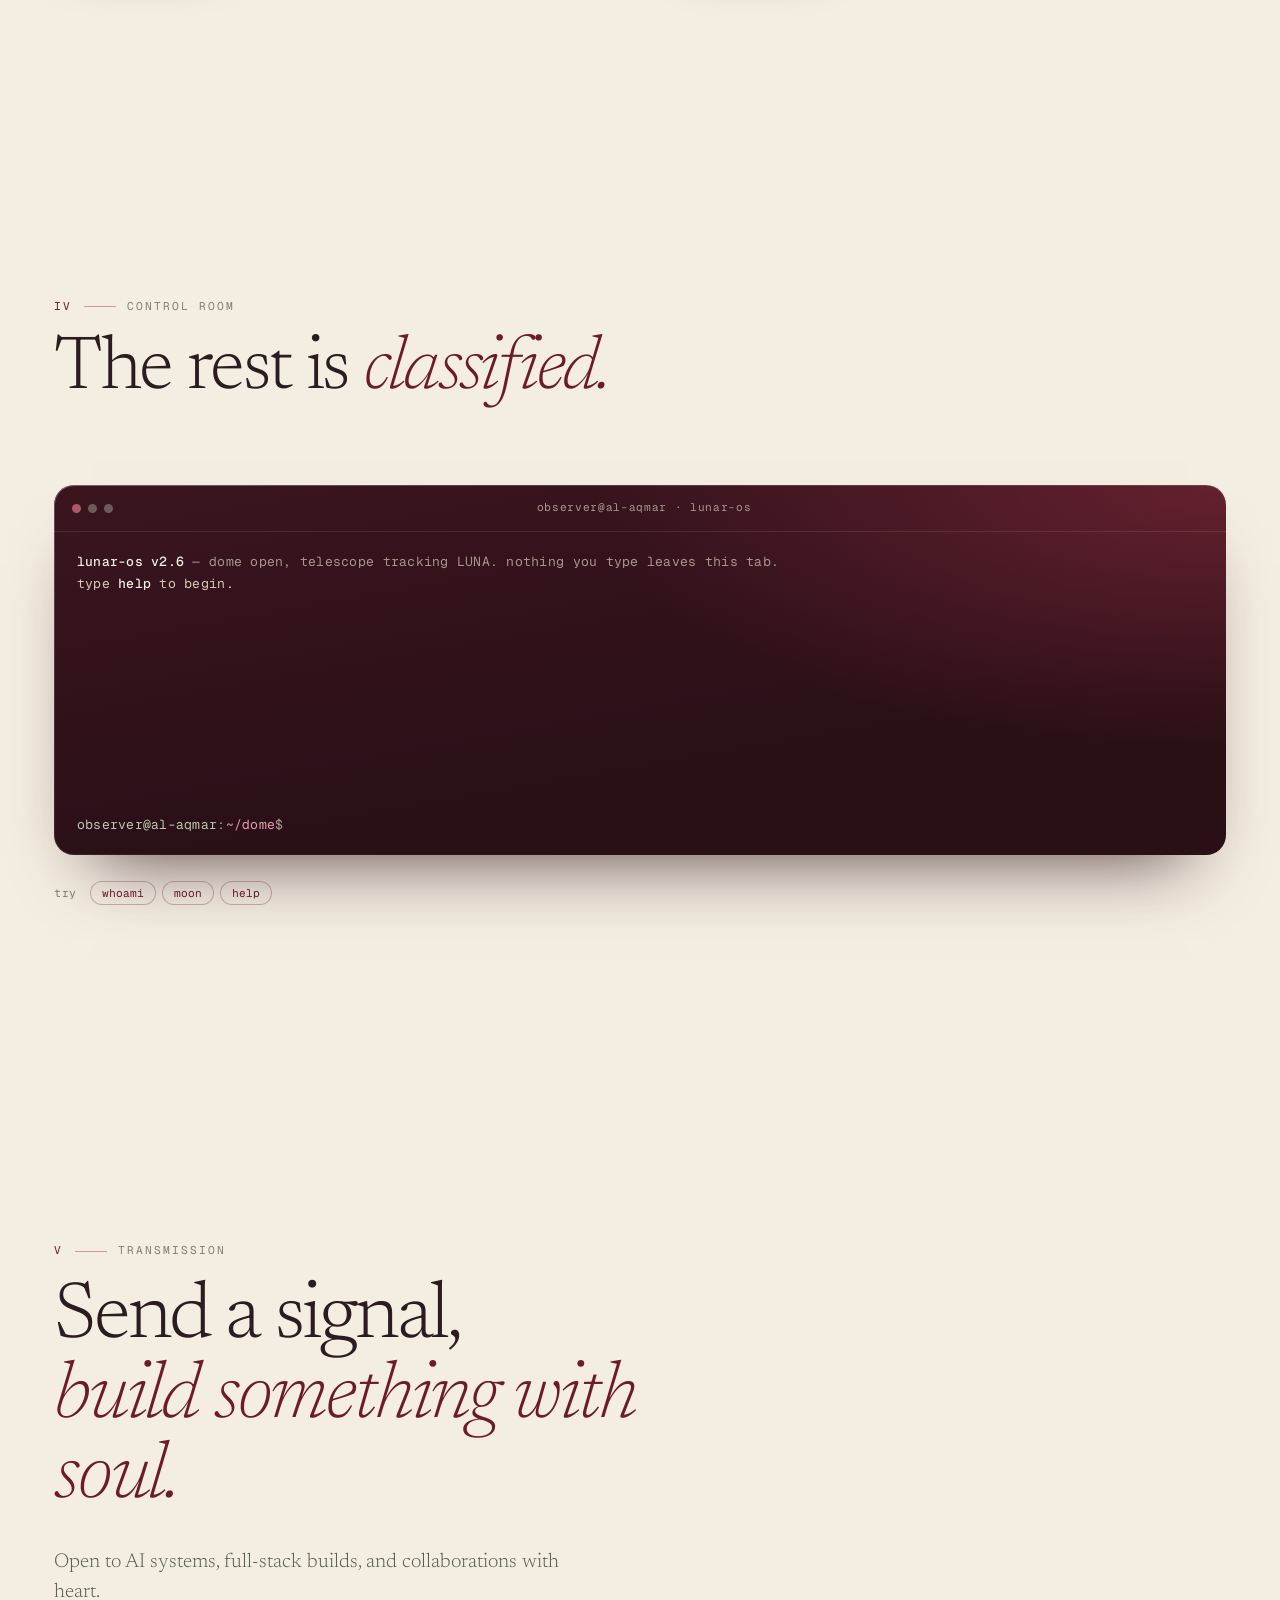
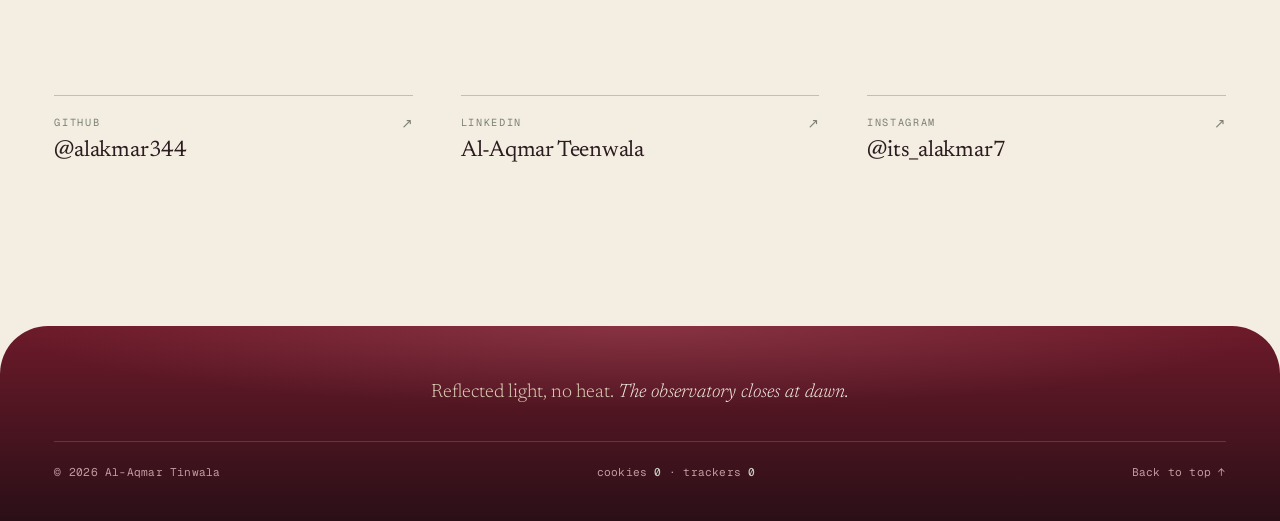
==== commit 0a2ab226: "Strip decorative gimmicks for a minimal, premium feel Remove the starfield/aura ambience, shooting s" ====
--- a/index.html
+++ b/index.html
@@ -29,18 +29,6 @@
 </head>
 <body>
 <a class="skip" href="#main">Skip to content</a>
-
-<!-- ░░ Ambient ░░ -->
-<div class="sky" id="sky" aria-hidden="true"><i class="sky__shoot"></i></div>
-<div class="aura" aria-hidden="true"><i></i><i></i><i></i></div>
-
-<!-- Liquid-glass refraction lens (Chromium only; others get frosted glass) -->
-<svg class="vh" aria-hidden="true" focusable="false">
-  <filter id="lg-refract" x="0" y="0" width="100%" height="100%" color-interpolation-filters="sRGB">
-    <feTurbulence type="fractalNoise" baseFrequency="0.006 0.01" numOctaves="1" seed="11" result="n"/>
-    <feDisplacementMap in="SourceGraphic" in2="n" scale="30" xChannelSelector="R" yChannelSelector="G"/>
-  </filter>
-</svg>
 
 <!-- ░░ Nav ░░ -->
 <header class="nav glass" id="nav">
@@ -63,11 +51,6 @@
 <!-- ░░ HERO — the eyepiece ░░ -->
 <section class="hero" id="top" aria-labelledby="hero-h">
   <div class="scope" id="scope">
-    <svg class="scope__orbit" viewBox="0 0 600 600" aria-hidden="true">
-      <defs><path id="orbit-path" d="M300,300 m-282,0 a282,282 0 1,1 564,0 a282,282 0 1,1 -564,0"/></defs>
-      <text><textPath href="#orbit-path">HEART FIRST ✦ PRIVACY FIRST ✦ CURIOSITY FIRST ✦ ZERO BYTES RETAINED ✦ REFLECTED LIGHT, NO HEAT ✦ OBSERVED FROM EARTH ✦ </textPath></text>
-    </svg>
-
     <div class="scope__barrel">
       <div class="scope__lens">
         <canvas class="scope__moon" id="moon" role="img" aria-label="Live rendering of tonight's moon phase. Drag or use arrow keys to scrub through the lunar cycle."></canvas>
@@ -84,7 +67,7 @@
       <span class="line"><span class="split">Al-Aqmar</span></span>
       <span class="line line--italic"><span class="split">Tinwala</span></span>
     </h1>
-    <p class="hero__role mono"><span data-scramble="AI Architect">AI Architect</span> <span class="sep">✦</span> <span data-scramble="Full-Stack">Full-Stack</span> <span class="sep">✦</span> <span data-scramble="Author">Author</span></p>
+    <p class="hero__role mono"><span>AI Architect</span> <span class="sep">✦</span> <span>Full-Stack</span> <span class="sep">✦</span> <span>Author</span></p>
     <p class="hero__lede">I build AI that <em>forgets&nbsp;you</em> —<br>on purpose.</p>
     <div class="hero__cta">
       <a class="btn btn--solid" href="#works">Observe <span aria-hidden="true">↓</span></a>
@@ -97,30 +80,6 @@
     <span>Heart · Privacy · Curiosity</span>
   </div>
 </section>
-
-<!-- ░░ Horizon: the observatory on the hill ░░ -->
-<div class="horizon" aria-hidden="true">
-  <svg viewBox="0 0 1600 300" preserveAspectRatio="xMidYMax slice">
-    <defs>
-      <linearGradient id="hz-glow" x1="0" y1="0" x2="0" y2="1">
-        <stop offset="0" stop-color="currentColor" stop-opacity="0"/>
-        <stop offset="1" stop-color="currentColor" stop-opacity=".22"/>
-      </linearGradient>
-    </defs>
-    <rect class="hz-sky" width="1600" height="300" fill="url(#hz-glow)"/>
-    <path class="hz-far" d="M0 210 C150 170 260 190 380 175 S620 140 760 165 S1000 190 1120 150 S1400 120 1600 160 V300 H0Z"/>
-    <path class="hz-mid" d="M0 240 C200 215 330 230 470 212 S760 200 900 222 S1130 205 1240 196 S1480 214 1600 205 V300 H0Z"/>
-    <g class="hz-obs">
-      <rect x="1148" y="150" width="104" height="60" rx="2"/>
-      <path d="M1140 152 A60 60 0 0 1 1260 152 Z"/>
-      <path class="hz-slit" d="M1193 96 L1207 96 L1210 152 L1190 152 Z"/>
-      <path class="hz-scope" d="M1200 140 L1224 84" />
-      <rect x="1326" y="182" width="52" height="36"/>
-      <path d="M1320 184 A32 32 0 0 1 1384 184 Z"/>
-    </g>
-    <path class="hz-near" d="M0 262 C180 246 300 258 520 250 S820 236 980 246 S1100 222 1200 214 S1400 236 1600 232 V300 H0Z"/>
-  </svg>
-</div>
 
 <!-- ░░ WORKS — Observation log ░░ -->
 <section class="works" id="works" aria-labelledby="works-h">
@@ -218,7 +177,6 @@
 
   <div class="bento">
     <a class="glass tile tile--crown" href="https://github.com/alakmar344/youAI-2B-From-Scratch-Transformer-Implementation" target="_blank" rel="noopener noreferrer">
-      <svg class="constellation constellation--crown" data-seed="youai-2b" aria-hidden="true"></svg>
       <div class="tile__content">
         <p class="card__tag mono">AQ-001 · brightest object</p>
         <h3>youAI-2B</h3>
@@ -231,8 +189,7 @@
     </a>
 
     <a class="glass tile" href="https://github.com/alakmar344/gati" target="_blank" rel="noopener noreferrer">
-      <div class="tile__top"><span class="cat mono">AQ-002</span><div class="gauge" style="--v:87"><span>87</span></div></div>
-      <svg class="constellation" data-seed="gati" aria-hidden="true"></svg>
+      <div class="tile__top"><span class="cat mono">AQ-002</span><span class="score mono">87</span></div>
       <h3>gati</h3>
       <p class="tile__tag">Bilingual voice routing.</p>
       <p class="tile__desc">An intent-first mobility OS for Indian vehicle services — challans, FASTag, licences — with an autopilot feed and voice commands in English and हिन्दी.</p>
@@ -241,8 +198,7 @@
     </a>
 
     <a class="glass tile" href="https://github.com/alakmar344/vinecraft" target="_blank" rel="noopener noreferrer">
-      <div class="tile__top"><span class="cat mono">AQ-003</span><div class="gauge" style="--v:82"><span>82</span></div></div>
-      <svg class="constellation" data-seed="vinecraft" aria-hidden="true"></svg>
+      <div class="tile__top"><span class="cat mono">AQ-003</span><span class="score mono">82</span></div>
       <h3>vinecraft</h3>
       <p class="tile__tag">An infinite world, in a tab.</p>
       <p class="tile__desc">A Minecraft-inspired voxel sandbox with 10 biomes, 46 blocks, caves, weather, day/night and survival — fully offline, touch-ready.</p>
@@ -251,8 +207,7 @@
     </a>
 
     <a class="glass tile" href="https://github.com/alakmar344/science-project" target="_blank" rel="noopener noreferrer">
-      <div class="tile__top"><span class="cat mono">AQ-004</span><div class="gauge" style="--v:82"><span>82</span></div></div>
-      <svg class="constellation" data-seed="science" aria-hidden="true"></svg>
+      <div class="tile__top"><span class="cat mono">AQ-004</span><span class="score mono">82</span></div>
       <h3>science-project</h3>
       <p class="tile__tag">The renderer behind π.</p>
       <p class="tile__desc">ATOMVERSE: an interactive atoms-and-molecules museum with a Bohr-model builder, periodic table and a 60fps 3D molecule viewer — no WebGL.</p>
@@ -261,8 +216,7 @@
     </a>
 
     <a class="glass tile" href="https://github.com/alakmar344/esamz.a" target="_blank" rel="noopener noreferrer">
-      <div class="tile__top"><span class="cat mono">AQ-005</span><div class="gauge" style="--v:81"><span>81</span></div></div>
-      <svg class="constellation" data-seed="esamz" aria-hidden="true"></svg>
+      <div class="tile__top"><span class="cat mono">AQ-005</span><span class="score mono">81</span></div>
       <h3>esamz.a</h3>
       <p class="tile__tag">The privacy plumbing behind eSAMz.</p>
       <p class="tile__desc">The Next.js PWA behind eSAMz AI, where consent is an API surface — explicit acceptance, one-call revocation, and a proxy so clients never touch the model.</p>
@@ -271,8 +225,7 @@
     </a>
 
     <a class="glass tile tile--wide" href="https://github.com/alakmar344/breeze-framework" target="_blank" rel="noopener noreferrer">
-      <div class="tile__top"><span class="cat mono">AQ-006 · new star</span><div class="gauge" style="--v:86"><span>86</span></div></div>
-      <svg class="constellation" data-seed="breeze" aria-hidden="true"></svg>
+      <div class="tile__top"><span class="cat mono">AQ-006 · new star</span><span class="score mono">86</span></div>
       <h3>breeze-framework</h3>
       <p class="tile__tag">One file. Zero dependencies. Fully reactive.</p>
       <p class="tile__desc">An ultra-light web framework: write a declarative <code>.breeze</code> file and get signals, keyed lists, SSR and native Web Components — no build step, no node_modules, smaller than Vue or React gzipped.</p>
@@ -281,8 +234,7 @@
     </a>
 
     <a class="glass tile" href="https://github.com/alakmar344/Not-a-thing-launcher" target="_blank" rel="noopener noreferrer">
-      <div class="tile__top"><span class="cat mono">AQ-007</span><div class="gauge" style="--v:84"><span>84</span></div></div>
-      <svg class="constellation" data-seed="launcher" aria-hidden="true"></svg>
+      <div class="tile__top"><span class="cat mono">AQ-007</span><span class="score mono">84</span></div>
       <h3>Not-a-thing launcher</h3>
       <p class="tile__tag">A quiet home screen for loud phones.</p>
       <p class="tile__desc">A Nothing OS–inspired Android launcher — monochrome, dot-matrix, red only when it matters — with zero-idle battery drain and instant cold starts.</p>
@@ -296,7 +248,7 @@
       <span class="vh"> (opens in a new tab)</span>
     </a>
   </div>
-  <p class="note mono">Rings: my own audit of depth.</p>
+  <p class="note mono">Scores: my own audit of depth, out of 100.</p>
 </section>
 
 <!-- ░░ MANIFESTO — Field notes ░░ -->
@@ -319,10 +271,7 @@
   </header>
   <div class="shelf">
     <a class="book" href="https://www.amazon.com/dp/B0GX2N6WTT" target="_blank" rel="noopener noreferrer">
-      <div class="book__3d" aria-hidden="true">
-        <div class="book__cover book__cover--a"><span class="mono">Bestseller</span><strong>The AI Mastery Handbook</strong><em>Al-Aqmar Tinwala</em></div>
-        <div class="book__spine"></div><div class="book__pages"></div>
-      </div>
+      <div class="book__cover book__cover--a" aria-hidden="true"><span class="mono">Bestseller</span><strong>The AI Mastery Handbook</strong><em>Al-Aqmar Tinwala</em></div>
       <div class="book__meta">
         <p class="card__tag mono">Vol. I</p>
         <h3>The AI Mastery Handbook</h3>
@@ -331,10 +280,7 @@
       </div>
     </a>
     <a class="book" href="https://www.amazon.com/dp/B0GY1F3573" target="_blank" rel="noopener noreferrer">
-      <div class="book__3d" aria-hidden="true">
-        <div class="book__cover book__cover--b"><span class="mono">New release</span><strong>30 Days Mastering Claude Code</strong><em>Al-Aqmar Tinwala</em></div>
-        <div class="book__spine"></div><div class="book__pages"></div>
-      </div>
+      <div class="book__cover book__cover--b" aria-hidden="true"><span class="mono">New release</span><strong>30 Days Mastering Claude Code</strong><em>Al-Aqmar Tinwala</em></div>
       <div class="book__meta">
         <p class="card__tag mono">Vol. II</p>
         <h3>30 Days Mastering Claude Code</h3>
@@ -365,14 +311,6 @@
 
 <!-- ░░ CONTACT — Transmission ░░ -->
 <section class="section contact" id="contact" aria-labelledby="contact-h">
-  <div class="dish" aria-hidden="true">
-    <svg viewBox="0 0 200 200">
-      <g class="dish__waves"><path d="M120 60a40 40 0 0 1 20 20"/><path d="M126 44a60 60 0 0 1 30 30"/><path d="M132 28a80 80 0 0 1 40 40"/></g>
-      <path class="dish__bowl" d="M40 90 A70 70 0 0 0 130 150 Z"/>
-      <path class="dish__arm" d="M85 120 L112 88 M112 88 m-4 0 a4 4 0 1 0 8 0 a4 4 0 1 0 -8 0"/>
-      <path class="dish__base" d="M85 125 L70 185 M85 125 L100 185 M60 185 H110"/>
-    </svg>
-  </div>
   <p class="eyebrow mono"><span class="room">V</span> Transmission</p>
   <h2 id="contact-h" class="contact__big">
     <a href="https://www.linkedin.com/in/alakmar-teenwala-054067393" target="_blank" rel="noopener noreferrer">Send a signal,<br><em>build something with soul.</em><span class="vh"> (opens LinkedIn in a new tab)</span></a>
@@ -388,7 +326,6 @@
 </main>
 
 <footer class="foot">
-  <div class="foot__word" aria-hidden="true">القمر</div>
   <p class="foot__motto">Reflected light, no heat. <em>The observatory closes at dawn.</em></p>
   <div class="foot__row mono">
     <span>© 2026 Al-Aqmar Tinwala</span>
--- a/assets/styles.css
+++ b/assets/styles.css
@@ -119,34 +119,13 @@
 @property --my { syntax: "<length-percentage>"; inherits: false; initial-value: -40%; }
 /* the nav floats over content, so it gets a light neutral blur for legibility */
 .nav { background: rgba(246, 240, 229, 0.78); -webkit-backdrop-filter: blur(10px) saturate(1.1); backdrop-filter: blur(10px) saturate(1.1); }
-/* Chromium: real refraction of what sits behind the pill-shaped controls */
-.lg-refract .nav { -webkit-backdrop-filter: url(#lg-refract) blur(8px); backdrop-filter: url(#lg-refract) blur(8px); }
-.lg-refract .scope__phase, .lg-refract .btn--ghost { -webkit-backdrop-filter: url(#lg-refract); backdrop-filter: url(#lg-refract); }
 
 /* ── 5. ARRIVAL ──────────────────────────────────────────────── */
 .js main { transition: opacity 1.1s var(--ease), transform 1.1s var(--ease); }
 .js:not(.is-ready) main { opacity: 0; transform: translateY(12px); }
 
-/* ── 6. AMBIENT: stars + aura ────────────────────────────────── */
-.sky { position: fixed; inset: 0; z-index: 0; pointer-events: none; overflow: hidden; contain: strict; }
-/* each depth is painted once; parallax + twinkle run on the compositor */
-.sky__layer { position: absolute; top: 0; left: -40px; will-change: transform, opacity; animation: sky-tw var(--tw, 5s) ease-in-out infinite alternate; animation-delay: var(--td, 0s); }
-@keyframes sky-tw { from { opacity: 1; } to { opacity: var(--tmin, 0.6); } }
-.sky__shoot { position: absolute; left: 0; top: 0; width: 150px; height: 1.2px; border-radius: 1px; opacity: 0; pointer-events: none;
-  background: linear-gradient(270deg, var(--burgundy-2), rgba(142, 44, 62, 0)); transform-origin: 100% 50%; }
-.sky__shoot.go { animation: shoot 0.9s linear forwards; }
-@keyframes shoot {
-  0% { opacity: 0; transform: rotate(var(--a, 18deg)) translateX(0); }
-  10% { opacity: 1; }
-  100% { opacity: 0; transform: rotate(var(--a, 18deg)) translateX(var(--d, 520px)); }
-}
-.aura { position: fixed; inset: 0; z-index: 0; pointer-events: none; overflow: hidden; }
-.aura i { position: absolute; width: 60vmax; height: 60vmax; border-radius: 50%; opacity: 0.55; animation: drift 38s ease-in-out infinite alternate; }
-.aura i:nth-child(1) { left: -18vmax; top: -22vmax; background: radial-gradient(circle, rgba(156, 166, 151, 0.32), transparent 62%); }
-.aura i:nth-child(2) { right: -24vmax; top: 18vh; background: radial-gradient(circle, rgba(142, 44, 62, 0.09), transparent 62%); animation-duration: 46s; animation-delay: -12s; }
-.aura i:nth-child(3) { left: 20vw; bottom: -36vmax; background: radial-gradient(circle, rgba(214, 196, 166, 0.4), transparent 62%); animation-duration: 54s; animation-delay: -20s; }
-@keyframes drift { to { transform: translate3d(8vmax, 6vmax, 0) scale(1.1); } }
-main, .foot, .horizon { position: relative; z-index: 2; }
+/* ── 6. AMBIENT ──────────────────────────────────────────────── */
+main, .foot { position: relative; z-index: 2; }
 
 /* ── 7. NAV ──────────────────────────────────────────────────── */
 .nav {
@@ -232,9 +211,6 @@
 .scope { grid-column: 2; grid-row: 1; position: relative; aspect-ratio: 1; width: min(100%, 580px); justify-self: center; display: grid; place-items: center; }
 .js .scope { opacity: 0; transform: scale(0.95); transition: opacity 1.6s var(--ease), transform 1.6s var(--ease); }
 .is-ready .scope { opacity: 1; transform: none; transition-delay: 0.2s; }
-.scope__orbit { position: absolute; inset: 0; width: 100%; height: 100%; pointer-events: none; animation: spin 120s linear infinite; }
-.scope__orbit text { font: 500 10px var(--mono); letter-spacing: 0.4em; fill: rgba(109, 26, 42, 0.55); }
-@keyframes spin { to { transform: rotate(360deg); } }
 .scope__barrel {
   position: relative; width: 80%; aspect-ratio: 1; border-radius: 50%; padding: 2.4%;
   background: linear-gradient(160deg, #e9ece4, var(--sage-2) 35%, var(--sage) 70%, #c9cfc1);
@@ -281,17 +257,6 @@
   .hero__title { font-size: clamp(2.6rem, 6vw, 4.2rem); margin: 0.8rem 0 1rem; }
   .hero__cta { margin-top: 1.4rem; }
 }
-
-/* ── 10. HORIZON ─────────────────────────────────────────────── */
-.horizon { height: clamp(140px, 24vw, 300px); margin-top: -2rem; color: var(--burgundy-3); pointer-events: none; overflow: hidden; }
-.horizon svg { width: 100%; height: 100%; }
-.horizon { -webkit-mask-image: linear-gradient(#000 72%, transparent); mask-image: linear-gradient(#000 72%, transparent); }
-.hz-far { fill: var(--sage-2); opacity: 0.7; }
-.hz-mid { fill: #b3bcab; stroke: rgba(92, 104, 88, 0.2); stroke-width: 1; }
-.hz-near { fill: #f1e9dc; }
-.hz-obs { fill: var(--burgundy); stroke: var(--night); stroke-width: 1; }
-.hz-slit { fill: var(--paper); stroke: none; opacity: 0.8; }
-.hz-scope { stroke: var(--sage-deep); stroke-width: 4; stroke-linecap: round; }
 
 /* ── 11. WORKS — observation log reel ────────────────────────── */
 .works { position: relative; height: var(--reel-h, 500vh); z-index: 2; }
@@ -322,14 +287,14 @@
 .art-esamz circle { fill: var(--a2); stroke: none; }
 @keyframes dash { to { stroke-dashoffset: -24; } }
 .art-learn .axis { stroke: var(--line-2); }
-.art-learn .curve { stroke: var(--burgundy); stroke-width: 2; stroke-dasharray: 520; stroke-dashoffset: 520; animation: draw 4s var(--ease) infinite; }
+.art-learn .curve { stroke: var(--burgundy); stroke-width: 2; stroke-dasharray: 520; stroke-dashoffset: 520; animation: draw 1.6s var(--ease) 1 forwards; }
 .art-learn circle { fill: var(--a2); stroke: none; }
-@keyframes draw { 60%, 100% { stroke-dashoffset: 0; } }
+@keyframes draw { to { stroke-dashoffset: 0; } }
 .art-pi .orb { stroke: var(--line-2); }
 .art-pi .nucleus { fill: var(--burgundy); stroke: none; filter: drop-shadow(0 0 8px rgba(109, 26, 42, 0.45)); }
 .art-pi .el { fill: var(--sage-deep); stroke: none; }
 .art-gati .grid { stroke: var(--line); stroke-width: 1; }
-.art-gati .path { stroke: var(--burgundy); stroke-width: 2.2; stroke-dasharray: 280; stroke-dashoffset: 280; animation: draw 3.6s var(--ease) infinite; }
+.art-gati .path { stroke: var(--burgundy); stroke-width: 2.2; stroke-dasharray: 280; stroke-dashoffset: 280; animation: draw 1.6s var(--ease) 1 forwards; }
 .art-gati .stop { fill: var(--paper); stroke: var(--a2); stroke-width: 2; }
 .art-gati .stop.end { fill: var(--a2); }
 .art-gati .devanagari { font: 600 30px "AAJ Devanagari", var(--sans); fill: rgba(92, 104, 88, 0.22); stroke: none; }
@@ -368,21 +333,18 @@
 
 /* ── 12. GEMS — star catalogue ───────────────────────────────── */
 .bento { display: grid; grid-template-columns: repeat(4, 1fr); grid-auto-rows: minmax(280px, auto); gap: 1rem; }
-.tile { overflow: hidden; padding: 1.8rem; border-radius: var(--r); display: flex; flex-direction: column; gap: 0.6rem; transition: transform 0.5s var(--ease); }
+.tile { overflow: hidden; padding: 1.8rem; border-radius: var(--r); display: flex; flex-direction: column; gap: 0.6rem; transition: transform 0.5s var(--ease), opacity 0.7s var(--ease), translate 0.7s var(--ease); }
 .tile:hover { transform: translateY(-2px); }
+.js .tile { opacity: 0; translate: 0 14px; }
+.js .tile.is-in { opacity: 1; translate: 0 0; }
 .tile h3 { transition: color 0.3s; }
 .tile:hover h3 { color: var(--burgundy); }
 .tile h3 { font: 400 1.6rem/1.05 var(--serif); letter-spacing: -0.02em; margin-top: auto; }
 .tile p { color: var(--ink-2); font-size: 0.9rem; }
 .tile__top { display: flex; justify-content: space-between; align-items: flex-start; }
 .cat { font-size: 0.62rem; letter-spacing: 0.16em; color: var(--burgundy); text-transform: uppercase; }
-.constellation { position: absolute; right: 8%; top: 28%; width: 58%; height: 40%; overflow: visible; z-index: -1; }
-.constellation line { stroke: rgba(109, 26, 42, 0.28); stroke-width: 0.8; stroke-dasharray: 200; stroke-dashoffset: 200; transition: stroke-dashoffset 2s var(--ease); }
-.constellation circle { fill: var(--burgundy); filter: drop-shadow(0 0 3px rgba(109, 26, 42, 0.35)); }
-.tile.is-in .constellation line { stroke-dashoffset: 0; }
-.tile:hover .constellation circle { animation: twinkle 1s ease-in-out infinite alternate; }
-@keyframes twinkle { to { opacity: 0.4; } }
-.constellation--crown { top: 7%; right: 6%; width: 70%; height: 28%; }
+.score { font-size: 0.72rem; letter-spacing: 0.04em; color: var(--ink-3); }
+.score::after { content: " / 100"; color: var(--ink-3); opacity: 0.6; }
 .tile--crown { grid-column: span 2; grid-row: span 2; justify-content: flex-end;
   background: radial-gradient(80% 70% at 75% 15%, rgba(109, 26, 42, 0.08), transparent 70%), var(--lg-fill); }
 .tile--crown h3 { font-size: clamp(3rem, 1.6rem + 3.4vw, 4.8rem); margin-top: 0.3rem; letter-spacing: -0.04em; font-weight: 300; }
@@ -392,18 +354,7 @@
 .specs { display: grid; gap: 0.35rem; margin-top: 0.6rem; font-size: 0.72rem; }
 .specs div { display: grid; grid-template-columns: 5.5rem 1fr; gap: 0.6rem; padding-top: 0.35rem; border-top: 1px solid var(--line); }
 .specs dt { color: var(--ink-3); text-transform: uppercase; }
-.gauge { --size: 50px; width: var(--size); height: var(--size); display: grid; place-items: center; position: relative; transition: --fill 1.8s var(--ease); }
-.gauge span { position: absolute; font: 500 0.8rem var(--mono); color: var(--burgundy); }
-.gauge::before { content: ""; position: absolute; inset: 0; border-radius: 50%;
-  background: conic-gradient(var(--burgundy) calc(var(--fill, 0) * 1%), var(--line-2) 0);
-  -webkit-mask: radial-gradient(circle, transparent 62%, #000 64%); mask: radial-gradient(circle, transparent 62%, #000 64%); }
-@property --fill { syntax: "<number>"; inherits: true; initial-value: 0; }
-.tile.is-in .gauge { --fill: var(--v); }
 .tile--wide { grid-column: span 2; background: radial-gradient(60% 90% at 85% 30%, rgba(109, 26, 42, 0.07), transparent 70%), var(--lg-fill); }
-.tile--wide .constellation { width: 40%; right: 6%; }
-/* small tiles: the constellation gets its own strip instead of sitting under the text */
-.tile:not(.tile--crown):not(.tile--wide) .constellation { position: relative; inset: auto; z-index: 0; width: 100%; height: 58px; margin: 0.5rem 0 0.2rem; flex: none; }
-@media (max-width: 600px) { .tile--wide .constellation { position: relative; inset: auto; z-index: 0; width: 100%; height: 58px; margin: 0.5rem 0 0.2rem; } }
 .tile__tag { color: var(--ink) !important; font-family: var(--serif); font-style: italic; font-size: 1.02rem !important; line-height: 1.3; }
 .tile__desc { font-size: 0.86rem !important; line-height: 1.55; }
 .tile__desc code { font: 0.8em var(--mono); color: var(--burgundy); }
@@ -435,25 +386,21 @@
 /* ── 14. LIBRARY — archive ───────────────────────────────────── */
 .shelf { display: grid; grid-template-columns: repeat(2, 1fr); gap: clamp(1.5rem, 4vw, 4rem); }
 .book { display: grid; grid-template-columns: auto 1fr; gap: clamp(1.2rem, 3vw, 2.4rem); align-items: end; }
-.book__3d { --w: clamp(140px, 14vw, 180px); position: relative; width: var(--w); aspect-ratio: 2 / 3; transform-style: preserve-3d; transform: perspective(900px) rotateY(-26deg) rotateX(4deg); transition: transform 0.9s var(--ease); }
-.book:hover .book__3d, .book:focus-visible .book__3d { transform: perspective(900px) rotateY(-4deg) translateY(-8px); }
-.book__cover { position: absolute; inset: 0; border-radius: 3px 10px 10px 3px; padding: 1rem 0.9rem; display: flex; flex-direction: column; gap: 0.5rem; transform: translateZ(14px); overflow: hidden;
-  box-shadow: 24px 30px 50px -14px rgba(60, 22, 30, 0.45), inset 4px 0 8px rgba(255, 255, 255, 0.15), inset 0 1px 0 rgba(255, 255, 255, 0.3); }
-.book__cover::after { content: ""; position: absolute; inset: 0; background: linear-gradient(105deg, transparent 40%, rgba(255, 255, 255, 0.22) 50%, transparent 60%); transform: translateX(-100%); transition: transform 1s var(--ease); }
-.book:hover .book__cover::after { transform: translateX(100%); }
+.book__cover { --w: clamp(140px, 14vw, 180px); width: var(--w); aspect-ratio: 2 / 3; border-radius: 6px; padding: 1rem 0.9rem; display: flex; flex-direction: column; gap: 0.5rem; overflow: hidden;
+  box-shadow: 0 24px 40px -22px rgba(60, 22, 30, 0.4), inset 0 1px 0 rgba(255, 255, 255, 0.25);
+  transition: transform 0.5s var(--ease), box-shadow 0.5s var(--ease); }
+.book:hover .book__cover, .book:focus-visible .book__cover { transform: translateY(-6px); box-shadow: 0 32px 48px -20px rgba(60, 22, 30, 0.48), inset 0 1px 0 rgba(255, 255, 255, 0.25); }
 .book__cover span { font-size: 0.54rem; text-transform: uppercase; letter-spacing: 0.16em; opacity: 0.8; }
 .book__cover strong { font: 500 clamp(1rem, 0.8rem + 0.6vw, 1.35rem)/1.05 var(--serif); letter-spacing: -0.02em; }
 .book__cover em { margin-top: auto; font-size: 0.8rem; opacity: 0.85; }
-.book__cover--a { background: radial-gradient(circle at 70% 25%, #ffffff35 0 8%, transparent 9%), radial-gradient(circle at 70% 30%, #ffffff1c, transparent 40%), linear-gradient(160deg, var(--burgundy-2), var(--burgundy) 55%, var(--night)); color: var(--paper); }
-.book__cover--b { background: radial-gradient(circle at 30% 75%, #ffffff22, transparent 40%), linear-gradient(160deg, #a9b3a3, var(--sage-deep) 70%, #3f483c); color: #f7f2e8; }
-.book__spine { position: absolute; top: 0; bottom: 0; left: 0; width: 28px; transform-origin: left; transform: rotateY(90deg) translateX(-14px); background: #3a1018; }
-.book__pages { position: absolute; top: 3px; bottom: 3px; right: 0; width: 26px; transform-origin: right; transform: rotateY(90deg) translateZ(-12px); background: repeating-linear-gradient(90deg, #f7f0e3 0 1px, #dccdb4 1px 2px); }
+.book__cover--a { background: linear-gradient(160deg, var(--burgundy-2), var(--burgundy) 55%, var(--night)); color: var(--paper); }
+.book__cover--b { background: linear-gradient(160deg, #a9b3a3, var(--sage-deep) 70%, #3f483c); color: #f7f2e8; }
 .book__meta { display: grid; gap: 0.7rem; padding-bottom: 1.4rem; }
 .book__meta h3 { font: 400 clamp(1.5rem, 1rem + 1.1vw, 2.1rem)/1.05 var(--serif); letter-spacing: -0.02em; }
 .book__meta p { color: var(--ink-2); font-size: 0.93rem; }
 .book__meta .card__link { justify-self: start; }
 @media (max-width: 900px) { .shelf { grid-template-columns: 1fr; } }
-@media (max-width: 520px) { .book { gap: 1.4rem; align-items: center; } .book__3d { --w: 104px; } .book__cover { padding: 0.7rem 0.6rem; } .book__cover strong { font-size: 0.86rem; } .book__cover em { font-size: 0.62rem; } .book__meta { padding-bottom: 0; } }
+@media (max-width: 520px) { .book { gap: 1.4rem; align-items: center; } .book__cover { --w: 104px; padding: 0.7rem 0.6rem; } .book__cover strong { font-size: 0.86rem; } .book__cover em { font-size: 0.62rem; } .book__meta { padding-bottom: 0; } }
 
 /* ── 15. CONTROL ROOM ────────────────────────────────────────── */
 .term { --ink: #f4ede1; --ink-2: #d7c9b5; --ink-3: #a8968a; --line: rgba(244, 237, 225, 0.1); --a2: #e3a0ab;
@@ -482,14 +429,6 @@
 .chip-btn:hover { color: var(--paper); background: var(--burgundy); }
 
 /* ── 16. TRANSMISSION & FOOTER ───────────────────────────────── */
-.dish { position: absolute; right: var(--gut); top: calc(var(--bay) - 2rem); width: clamp(130px, 16vw, 220px); }
-.dish { opacity: 0.85; }
-.dish svg { overflow: visible; fill: none; stroke: var(--sage); stroke-width: 1.5; stroke-linecap: round; }
-.dish__bowl { fill: rgba(156, 166, 151, 0.2); stroke: var(--sage-deep) !important; }
-.dish__arm { stroke: var(--sage-deep) !important; }
-.dish__waves path { stroke: var(--a2); opacity: 0; animation: wave 2.4s var(--ease) infinite; }
-.dish__waves path:nth-child(2) { animation-delay: 0.4s; } .dish__waves path:nth-child(3) { animation-delay: 0.8s; }
-@keyframes wave { 20% { opacity: 1; } 100% { opacity: 0; } }
 .contact__big { font-size: clamp(2.6rem, 1rem + 5vw, 6rem); max-width: 16ch; }
 .contact__big a { display: inline-block; transition: opacity 0.3s; }
 .contact__big a:hover { color: var(--burgundy); }
@@ -503,14 +442,12 @@
 .socials a:hover::after { color: var(--burgundy); transform: translate(2px, -2px); }
 .socials span { font-size: 0.64rem; text-transform: uppercase; letter-spacing: 0.16em; color: var(--ink-3); }
 .socials b { font: 400 1.4rem/1.1 var(--serif); letter-spacing: -0.01em; }
-@media (max-width: 760px) { .socials { grid-template-columns: 1fr; gap: 1.6rem; } .dish { position: relative; top: 0; right: 0; margin-bottom: 1rem; width: 110px; } }
+@media (max-width: 760px) { .socials { grid-template-columns: 1fr; gap: 1.6rem; } }
 
 .foot { --ink: #f4ede1; --ink-2: #dccdb4; --ink-3: #c19a9f; --line: rgba(244, 237, 225, 0.16);
-  overflow: hidden; padding: 3rem var(--gut) 2.4rem; color: var(--ink); border-radius: clamp(24px, 4vw, 48px) clamp(24px, 4vw, 48px) 0 0;
+  overflow: hidden; padding: 3.6rem var(--gut) 2.4rem; color: var(--ink); border-radius: clamp(24px, 4vw, 48px) clamp(24px, 4vw, 48px) 0 0;
   background: radial-gradient(70% 60% at 50% 0%, rgba(184, 96, 111, 0.35), transparent 70%), linear-gradient(180deg, var(--burgundy), var(--night)); }
-.foot__word { font: 300 clamp(8rem, 32vw, 28rem)/0.8 "AAJ Arabic", var(--serif); text-align: center; color: transparent; -webkit-text-stroke: 1px rgba(244, 237, 225, 0.22);
-  background: linear-gradient(180deg, rgba(196, 203, 189, 0.3), transparent 75%); -webkit-background-clip: text; background-clip: text; user-select: none; }
-.foot__motto { text-align: center; font: 300 1.2rem var(--serif); color: var(--ink-2); margin: 1.4rem 0 2.4rem; }
+.foot__motto { text-align: center; font: 300 1.2rem var(--serif); color: var(--ink-2); margin: 0 0 2.4rem; }
 .foot__motto em { color: var(--ink); }
 .foot__row { max-width: var(--maxw); margin: 0 auto; display: flex; flex-wrap: wrap; justify-content: space-between; gap: 1rem; padding-top: 1.4rem; border-top: 1px solid var(--line); font-size: 0.7rem; color: var(--ink-3); }
 .foot__row b { color: var(--sage-2); font-weight: 500; }
